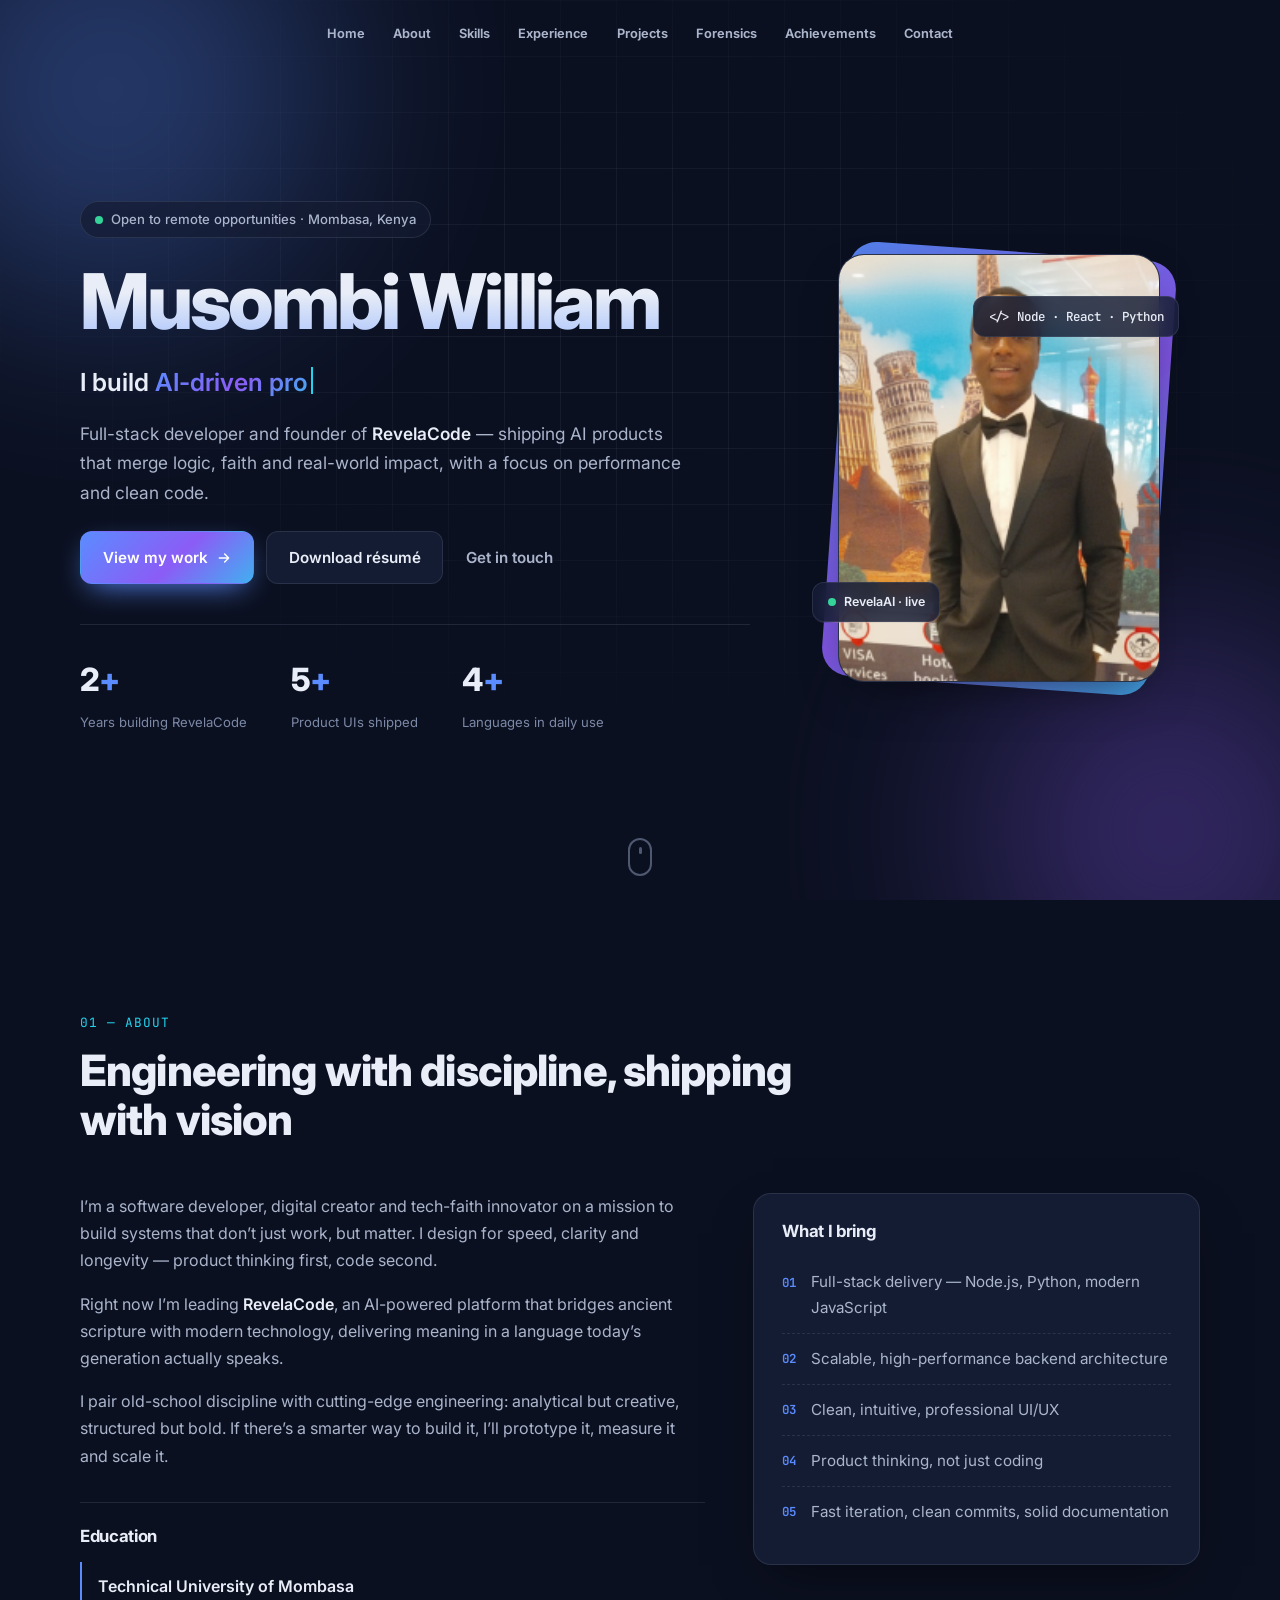
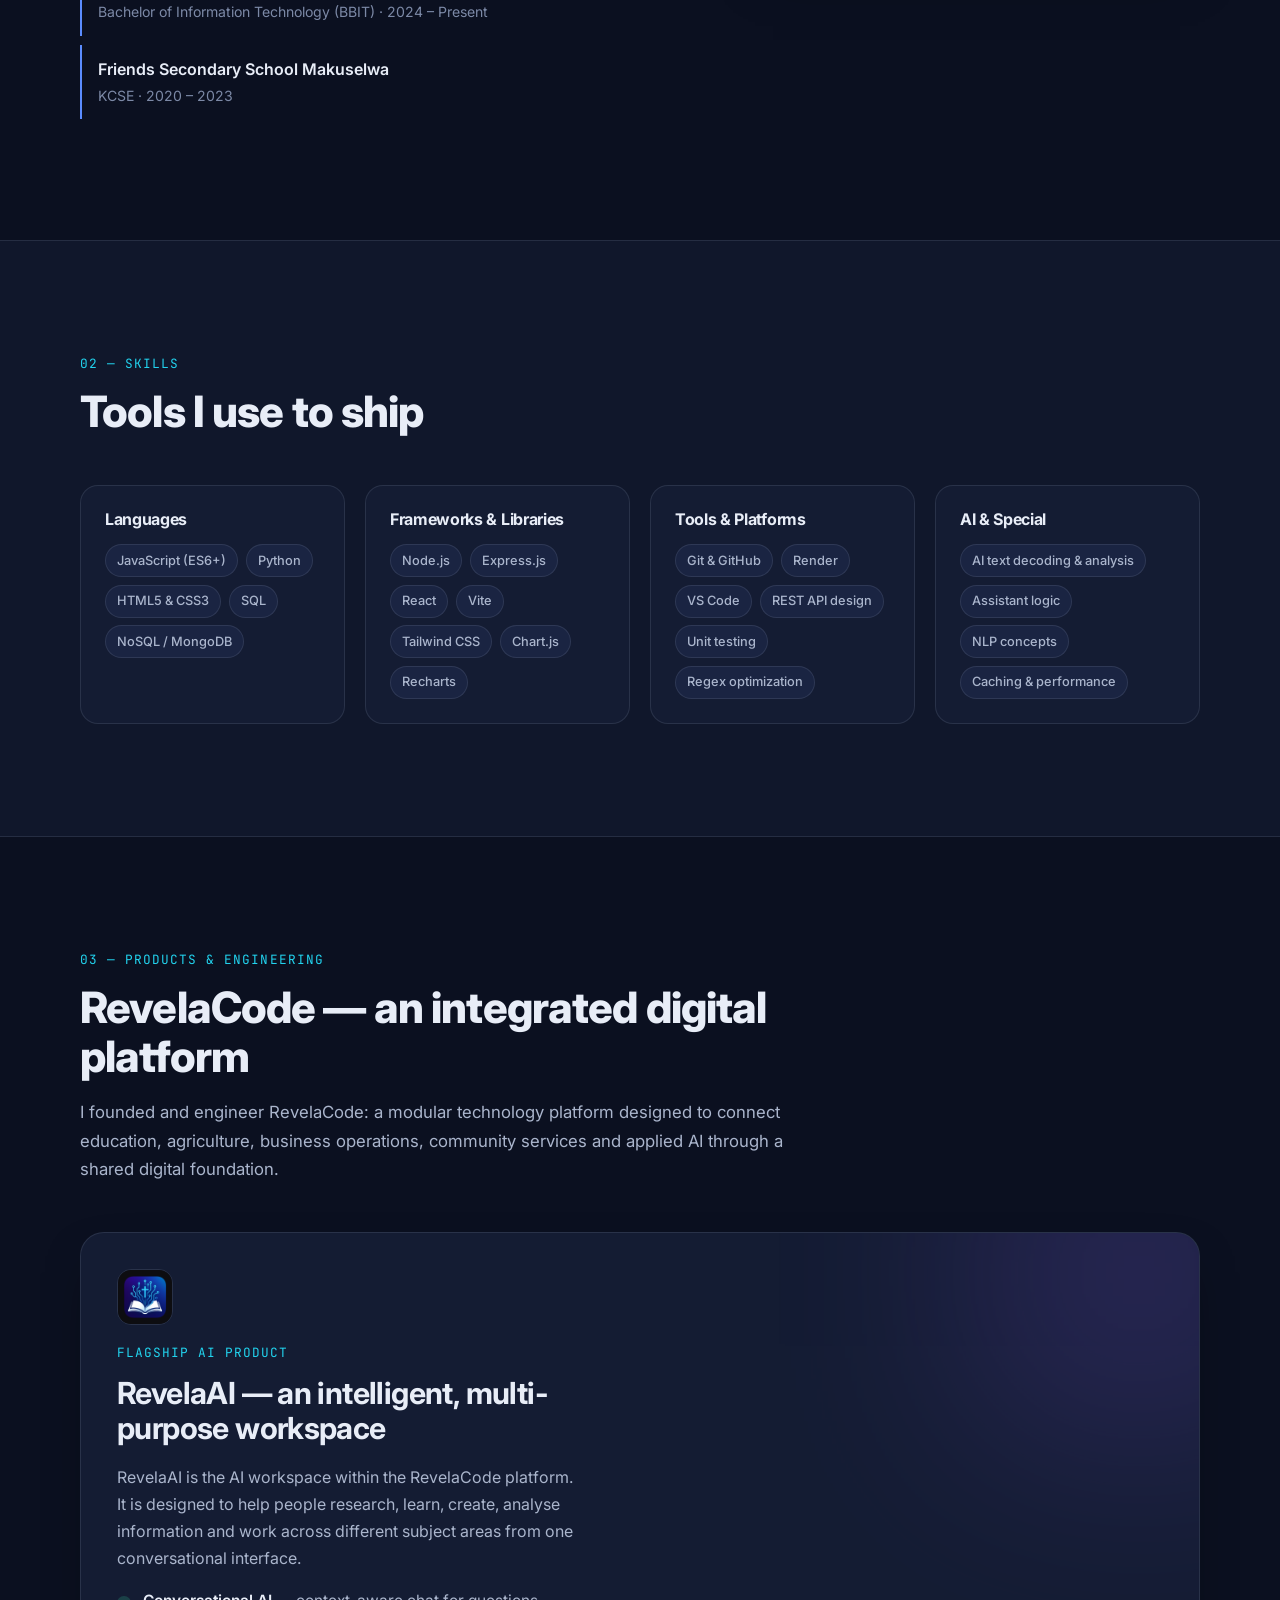
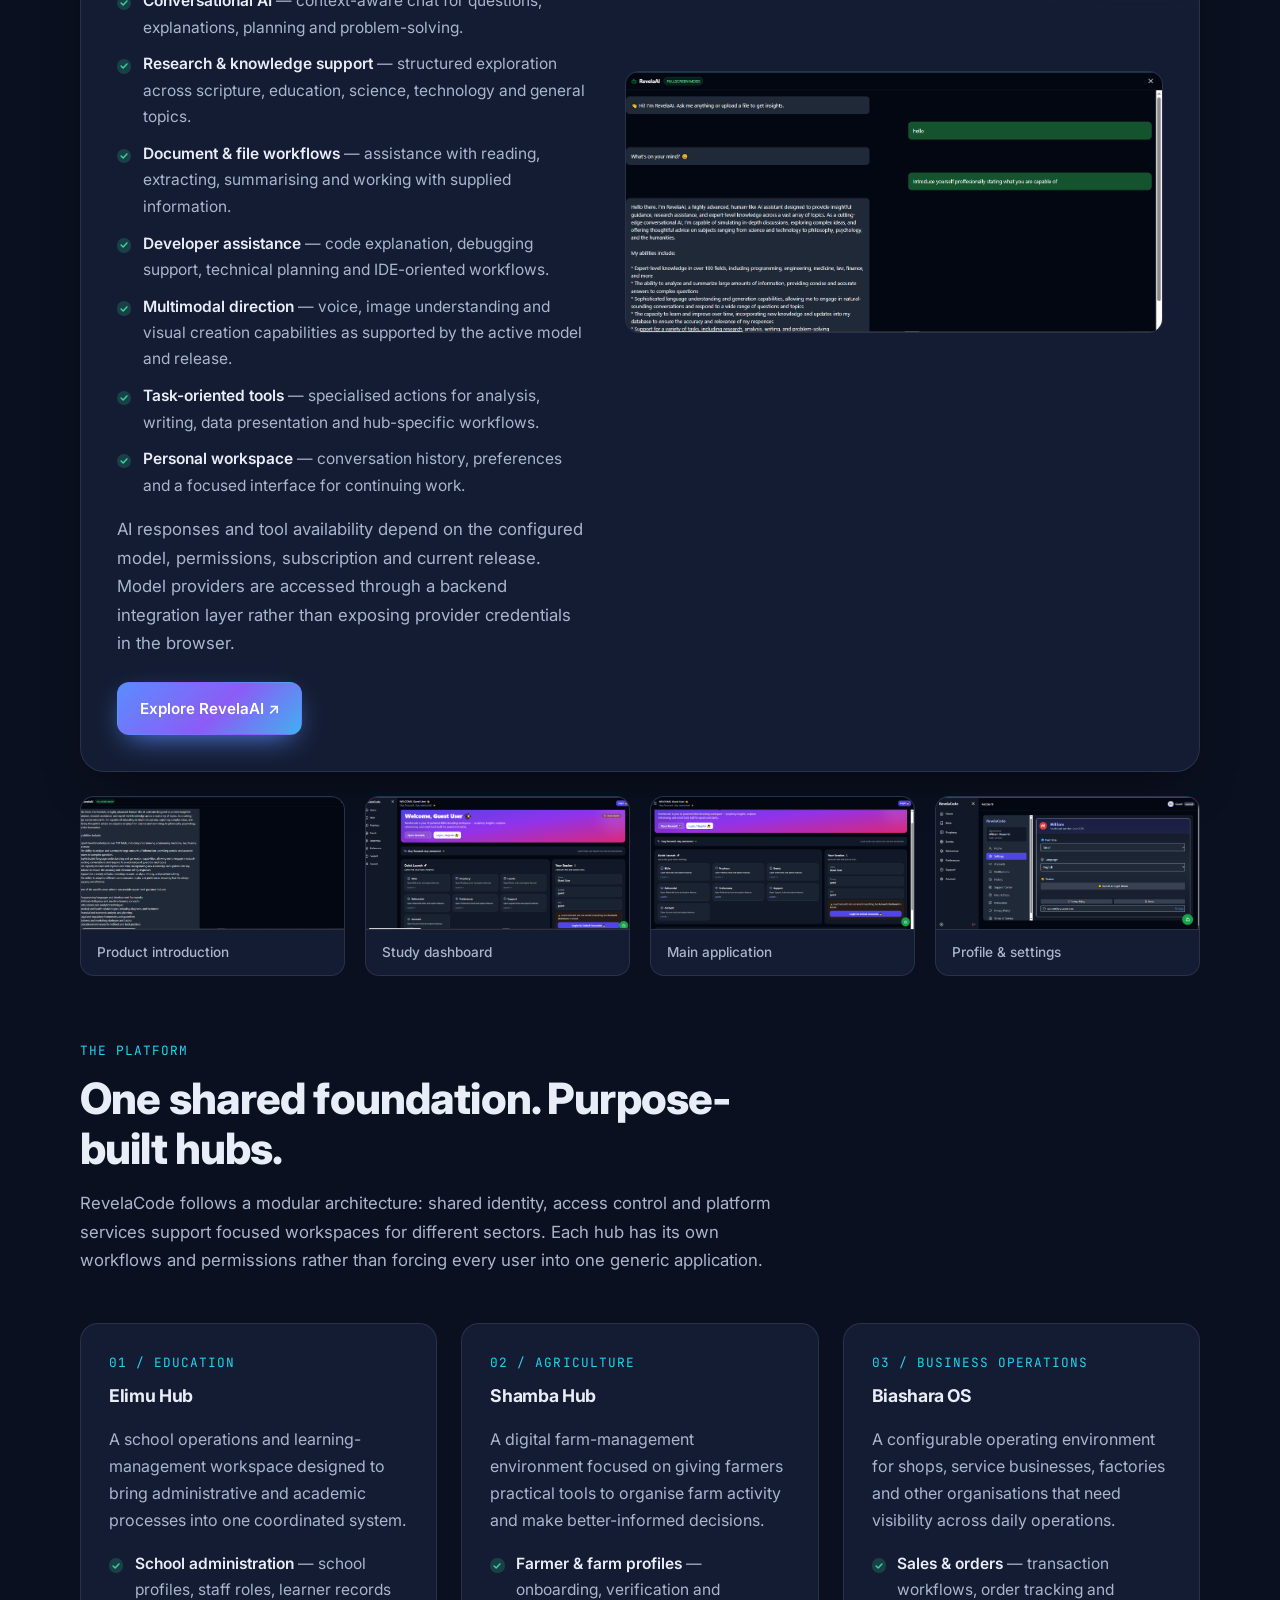
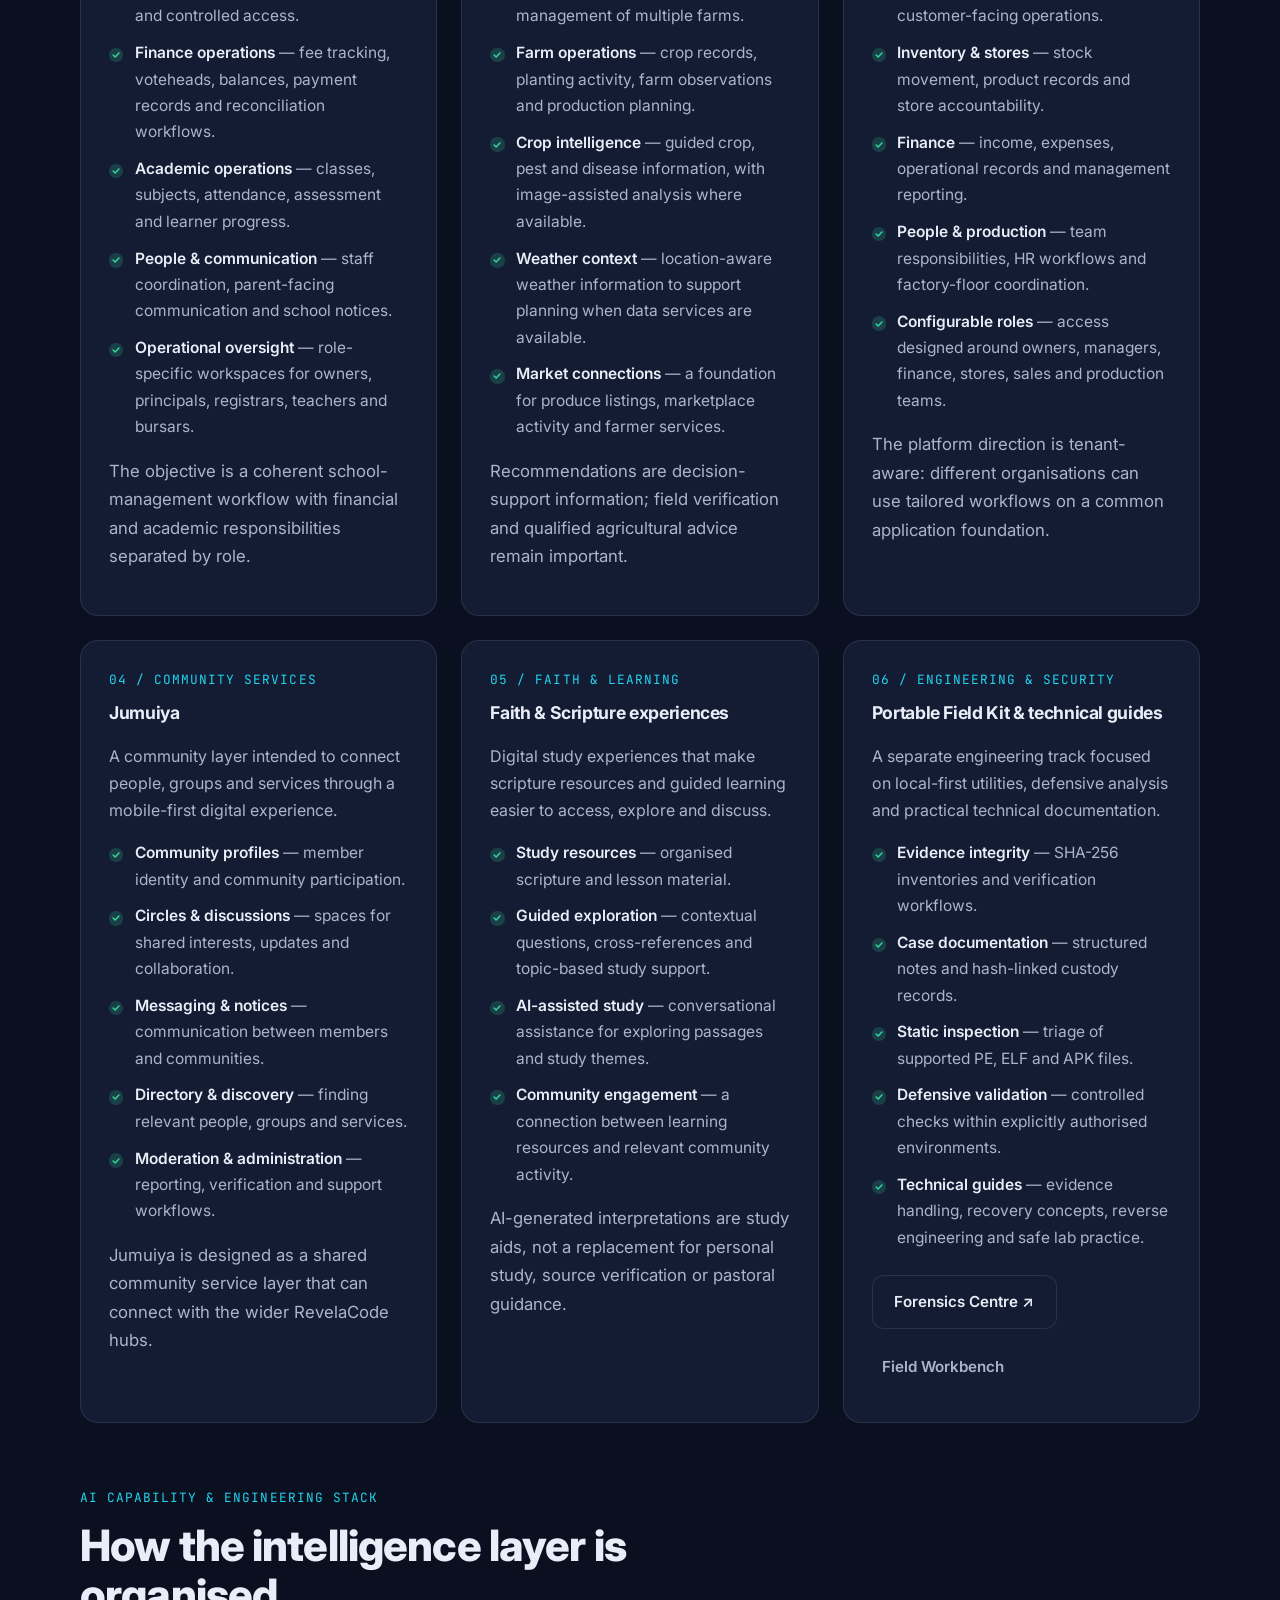
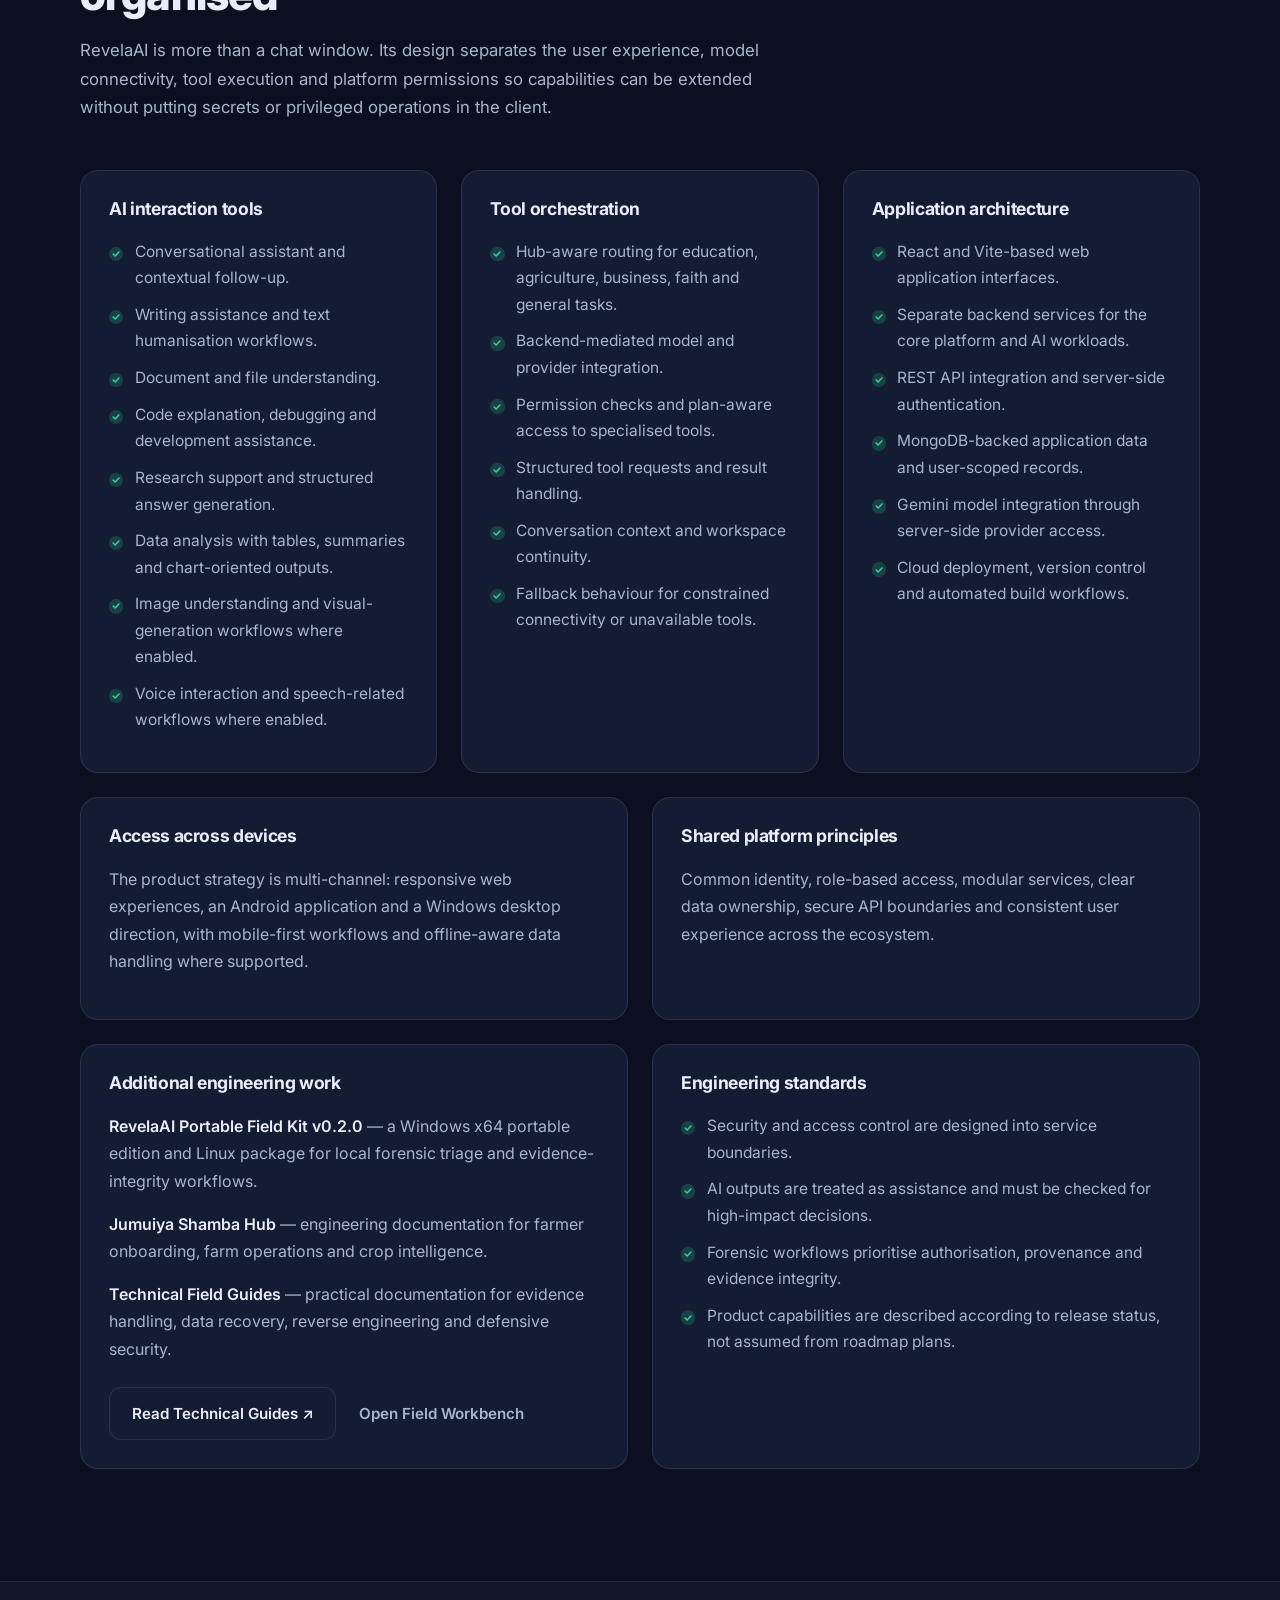
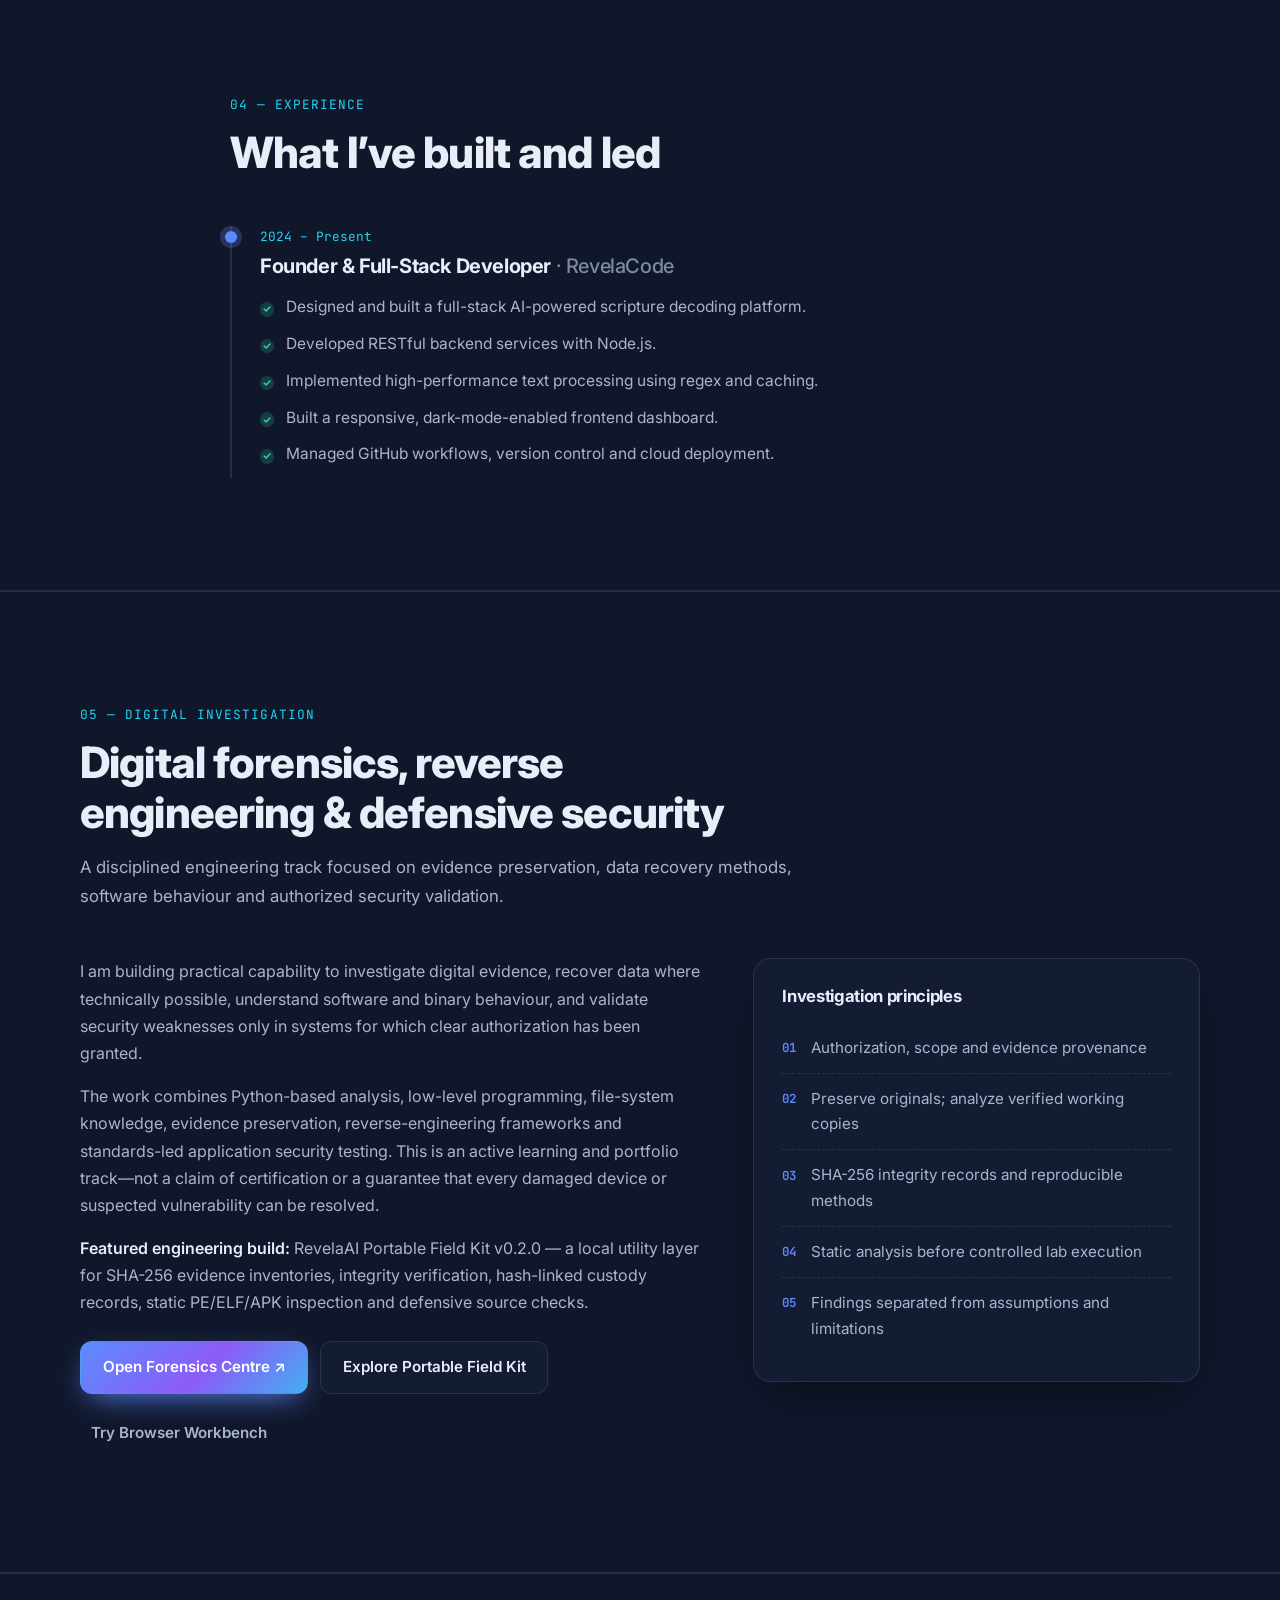
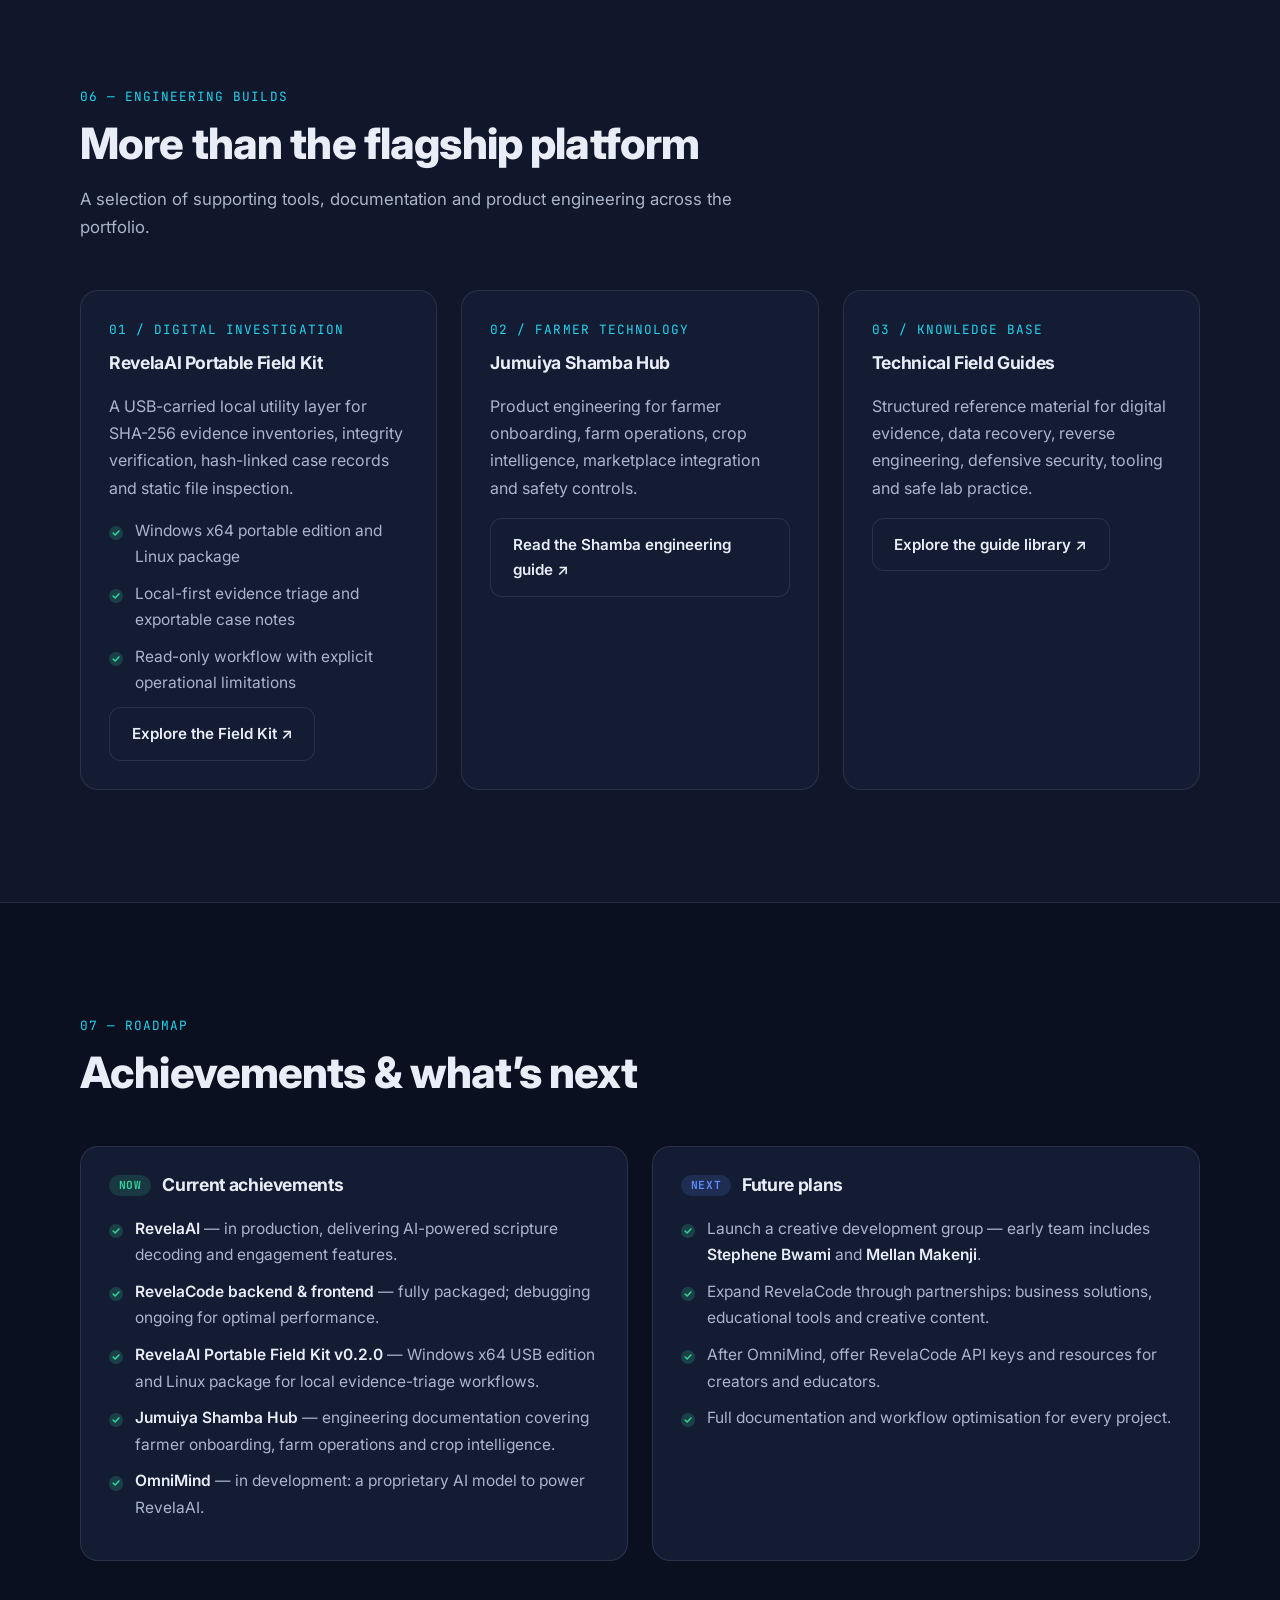
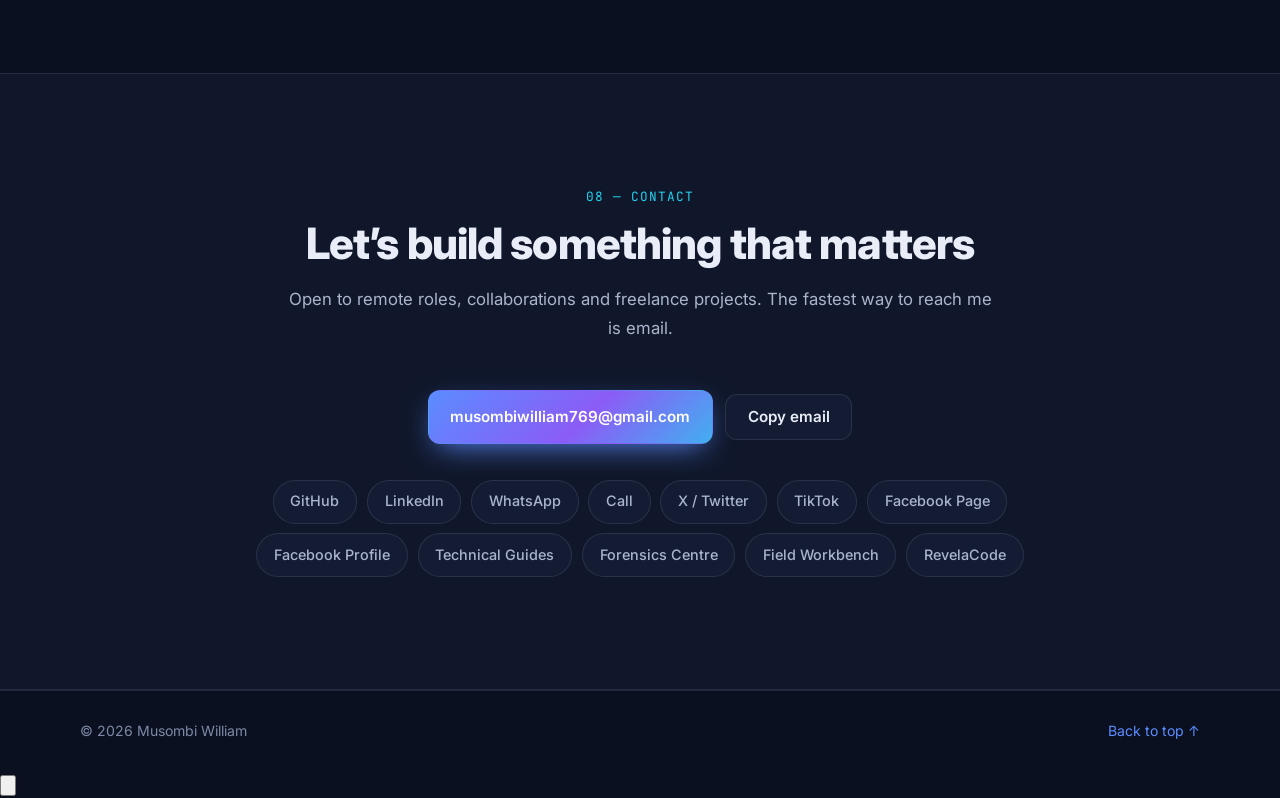
==== index.html @ 5ab2c19d "Update favicon link in index.html" ====
<!DOCTYPE html>
<html lang="en" data-theme="dark">
<head>
  <meta charset="UTF-8">
  <meta name="viewport" content="width=device-width, initial-scale=1">
  <title>Musombi William | Full-Stack Developer & AI Builder</title>
  <meta name="description" content="Musombi William — Full-Stack Developer, AI builder and founder of RevelaCode. Based in Mombasa, Kenya. Open to remote opportunities.">
  <meta name="google-site-verification" content="UTQPQ2OiiGuwqRS1SOVRckuflORobouWaLmen6zrvzg">
  <meta name="theme-color" content="#0b1020">
  <meta property="og:title" content="Musombi William | Full-Stack Developer & AI Builder">
  <meta property="og:description" content="Founder of RevelaCode. Building scalable full-stack apps and AI-driven products.">
  <link rel="canonical" href="https://musombi123.github.io/">
  <meta property="og:type" content="website">
  <meta property="og:url" content="https://musombi123.github.io/">
  <meta name="twitter:card" content="summary_large_image">
  <meta name="twitter:title" content="Musombi William | Full-Stack Developer, Digital Forensics &amp; Security Engineering">
  <meta name="twitter:description" content="Full-stack developer and founder of RevelaCode, building AI-enabled products, practical engineering tools and defensive security workflows.">
  <meta name="twitter:image" content="https://musombi123.github.io/musombiwilliam.github.io/revelaAIdashboard.PNG">
  <meta property="og:image" content="revelaAIdashboard.PNG">
  <link rel="icon" type="image/png" href="file_00000000d55881f49ab7edd9afa3696c.png">
  <link rel="preconnect" href="https://fonts.googleapis.com">
  <link rel="preconnect" href="https://fonts.gstatic.com" crossorigin>
  <link href="https://fonts.googleapis.com/css2?family=Inter:wght@400;500;600;700;800&family=JetBrains+Mono:wght@400;500&display=swap" rel="stylesheet">
  <link rel="stylesheet" href="stylesheet.css">
  <script>
    try { var t = localStorage.getItem('theme'); if (t) document.documentElement.dataset.theme = t;
      else if (matchMedia('(prefers-color-scheme: light)').matches) document.documentElement.dataset.theme = 'light'; } catch (e) {}
  </script>
  <script type="application/ld+json">
  {"@context":"https://schema.org","@type":"Person","name":"Musombi William","jobTitle":"Full-Stack Developer","url":"https://musombi123.github.io/musombiwilliam.github.io/","email":"mailto:musombiwilliam769@gmail.com","address":{"@type":"PostalAddress","addressLocality":"Mombasa","addressCountry":"KE"},"sameAs":["https://github.com/musombi123","https://www.linkedin.com/in/william-musombi-a2a064327","https://x.com/MusombiW2687"]}
  </script>
</head>
<body>
<a class="skip" href="#main">Skip to content</a>
<div class="progress" aria-hidden="true"></div>

<header class="topbar" aria-label="Portfolio navigation">
  <nav id="navlinks" aria-label="Main navigation">
    <a href="#home">Home</a><a href="#about">About</a><a href="#skills">Skills</a>
    <a href="#experience">Experience</a><a href="#projects">Projects</a>
    <a href="#forensics">Forensics</a><a href="#roadmap">Achievements</a><a href="#contact">Contact</a>
  </nav>
  <button class="icon-btn menu-btn" id="menuBtn" type="button" aria-label="Open navigation menu" aria-expanded="false" aria-controls="navlinks">
    <svg viewBox="0 0 24 24" width="20" height="20" fill="none" stroke="currentColor" stroke-width="2" stroke-linecap="round"><path d="M4 7h16M4 12h16M4 17h16"/></svg>
  </button>
</header>

<main id="main">
  <!-- HERO -->
  <section class="hero" id="home">
    <div class="glow g1" aria-hidden="true"></div><div class="glow g2" aria-hidden="true"></div>
    <div class="wrap hero-grid">
      <div class="hero-copy reveal">
        <p class="eyebrow"><span class="dot"></span> Open to remote opportunities · Mombasa, Kenya</p>
        <h1>Musombi William</h1>
        <p class="role">I build <span id="typed" class="typed" data-words='["scalable full-stack apps","AI-driven products","clean, fast interfaces","systems that last"]'>scalable full-stack apps</span><span class="caret" aria-hidden="true"></span></p>
        <p class="lead">Full-stack developer and founder of <strong>RevelaCode</strong> — shipping AI products that merge logic, faith and real-world impact, with a focus on performance and clean code.</p>
        <div class="cta">
          <a class="btn primary" href="#projects">View my work <svg viewBox="0 0 24 24" width="16" height="16" fill="none" stroke="currentColor" stroke-width="2.2" stroke-linecap="round" stroke-linejoin="round"><path d="M5 12h14M13 6l6 6-6 6"/></svg></a>
          <a class="btn ghost" href="resume.pdf" download>Download résumé</a>
          <a class="btn text" href="#contact">Get in touch</a>
        </div>
        <ul class="stats" aria-label="Highlights">
          <li><strong data-count="2">0</strong><span>Years building RevelaCode</span></li>
          <li><strong data-count="5">0</strong><span>Product UIs shipped</span></li>
          <li><strong data-count="4">0</strong><span>Languages in daily use</span></li>
        </ul>
      </div>
      <div class="hero-visual reveal">
        <div class="portrait">
          <img src="profile.PNG" width="406" height="598" alt="Portrait of Musombi William" fetchpriority="high">
          <div class="chip c1"><span class="dot"></span> RevelaAI · live</div>
          <div class="chip c2">&lt;/&gt; Node · React · Python</div>
        </div>
      </div>
    </div>
    <a class="scroll-cue" href="#about" aria-label="Scroll to About"><span></span></a>
  </section>

  <!-- ABOUT -->
  <section id="about" class="block">
    <div class="wrap">
      <header class="sec-head reveal"><p class="kicker">01 — About</p><h2>Engineering with discipline, shipping with vision</h2></header>
      <div class="about-grid">
        <div class="reveal">
          <p>I’m a software developer, digital creator and tech-faith innovator on a mission to build systems that don’t just work, but matter. I design for speed, clarity and longevity — product thinking first, code second.</p>
          <p>Right now I’m leading <strong>RevelaCode</strong>, an AI-powered platform that bridges ancient scripture with modern technology, delivering meaning in a language today’s generation actually speaks.</p>
          <p>I pair old-school discipline with cutting-edge engineering: analytical but creative, structured but bold. If there’s a smarter way to build it, I’ll prototype it, measure it and scale it.</p>
          <div class="edu">
            <h3>Education</h3>
            <ul>
              <li><strong>Technical University of Mombasa</strong><span>Bachelor of Information Technology (BBIT) · 2024 – Present</span></li>
              <li><strong>Friends Secondary School Makuselwa</strong><span>KCSE · 2020 – 2023</span></li>
            </ul>
          </div>
        </div>
        <aside class="strengths reveal" aria-label="What I bring">
          <h3>What I bring</h3>
          <ul>
            <li><b>01</b> Full-stack delivery — Node.js, Python, modern JavaScript</li>
            <li><b>02</b> Scalable, high-performance backend architecture</li>
            <li><b>03</b> Clean, intuitive, professional UI/UX</li>
            <li><b>04</b> Product thinking, not just coding</li>
            <li><b>05</b> Fast iteration, clean commits, solid documentation</li>
          </ul>
        </aside>
      </div>
    </div>
  </section>

  <!-- SKILLS -->
  <section id="skills" class="block alt">
    <div class="wrap">
      <header class="sec-head reveal"><p class="kicker">02 — Skills</p><h2>Tools I use to ship</h2></header>
      <div class="skill-grid">
        <article class="skill reveal"><h3>Languages</h3><ul class="tags"><li>JavaScript (ES6+)</li><li>Python</li><li>HTML5 &amp; CSS3</li><li>SQL</li><li>NoSQL / MongoDB</li></ul></article>
        <article class="skill reveal"><h3>Frameworks &amp; Libraries</h3><ul class="tags"><li>Node.js</li><li>Express.js</li><li>React</li><li>Vite</li><li>Tailwind CSS</li><li>Chart.js</li><li>Recharts</li></ul></article>
        <article class="skill reveal"><h3>Tools &amp; Platforms</h3><ul class="tags"><li>Git &amp; GitHub</li><li>Render</li><li>VS Code</li><li>REST API design</li><li>Unit testing</li><li>Regex optimization</li></ul></article>
        <article class="skill reveal"><h3>AI &amp; Special</h3><ul class="tags"><li>AI text decoding &amp; analysis</li><li>Assistant logic</li><li>NLP concepts</li><li>Caching &amp; performance</li></ul></article>
      </div>
    </div>
  </section>

  <!-- PROJECTS -->
  <section id="projects" class="block">
    <div class="wrap">
      <header class="sec-head reveal">
        <p class="kicker">03 — PRODUCTS &amp; ENGINEERING</p>
        <h2>RevelaCode — an integrated digital platform</h2>
        <p class="sub">I founded and engineer RevelaCode: a modular technology platform designed to connect education, agriculture, business operations, community services and applied AI through a shared digital foundation.</p>
      </header>

      <div class="feature reveal">
        <div class="feature-copy">
          <img class="logo" src="revela-icon.png" width="64" height="64" alt="RevelaAI logo" loading="lazy">
          <p class="kicker">FLAGSHIP AI PRODUCT</p>
          <h3>RevelaAI — an intelligent, multi-purpose workspace</h3>
          <p>RevelaAI is the AI workspace within the RevelaCode platform. It is designed to help people research, learn, create, analyse information and work across different subject areas from one conversational interface.</p>
          <ul class="ticks">
            <li><b>Conversational AI</b> — context-aware chat for questions, explanations, planning and problem-solving.</li>
            <li><b>Research &amp; knowledge support</b> — structured exploration across scripture, education, science, technology and general topics.</li>
            <li><b>Document &amp; file workflows</b> — assistance with reading, extracting, summarising and working with supplied information.</li>
            <li><b>Developer assistance</b> — code explanation, debugging support, technical planning and IDE-oriented workflows.</li>
            <li><b>Multimodal direction</b> — voice, image understanding and visual creation capabilities as supported by the active model and release.</li>
            <li><b>Task-oriented tools</b> — specialised actions for analysis, writing, data presentation and hub-specific workflows.</li>
            <li><b>Personal workspace</b> — conversation history, preferences and a focused interface for continuing work.</li>
          </ul>
          <p class="sub">AI responses and tool availability depend on the configured model, permissions, subscription and current release. Model providers are accessed through a backend integration layer rather than exposing provider credentials in the browser.</p>
          <div class="cta"><a class="btn primary" href="https://revelacode-frontend.onrender.com/">Explore RevelaAI ↗</a></div>
        </div>
        <button class="shot big" type="button" data-full="revelaAIdashboard.PNG" data-cap="RevelaAI application workspace" aria-label="Enlarge: RevelaAI application workspace">
          <img src="revelaAIdashboard.PNG" width="1200" height="581" alt="RevelaAI application workspace" loading="lazy">
        </button>
      </div>

      <div class="gallery">
        <button class="shot reveal" type="button" data-full="aiintro.PNG" data-cap="RevelaAI landing interface"><img src="aiintro.PNG" width="1200" height="579" alt="RevelaAI landing interface" loading="lazy"><span>Product introduction</span></button>
        <button class="shot reveal" type="button" data-full="dashboard.PNG" data-cap="Scripture study and prophecy dashboard"><img src="dashboard.PNG" width="1200" height="582" alt="Scripture study and prophecy dashboard" loading="lazy"><span>Study dashboard</span></button>
        <button class="shot reveal" type="button" data-full="revelacode-frontend.PNG" data-cap="RevelaCode main application"><img src="revelacode-frontend.PNG" width="1200" height="598" alt="RevelaCode main application" loading="lazy"><span>Main application</span></button>
        <button class="shot reveal" type="button" data-full="settings.PNG" data-cap="Account profile and settings"><img src="settings.PNG" width="1200" height="605" alt="Account profile and settings" loading="lazy"><span>Profile &amp; settings</span></button>
      </div>

      <header class="sec-head reveal" style="margin-top:4rem">
        <p class="kicker">THE PLATFORM</p>
        <h2>One shared foundation. Purpose-built hubs.</h2>
        <p class="sub">RevelaCode follows a modular architecture: shared identity, access control and platform services support focused workspaces for different sectors. Each hub has its own workflows and permissions rather than forcing every user into one generic application.</p>
      </header>

      <div class="road-grid">
        <article class="panel reveal">
          <p class="kicker">01 / EDUCATION</p>
          <h3>Elimu Hub</h3>
          <p>A school operations and learning-management workspace designed to bring administrative and academic processes into one coordinated system.</p>
          <ul class="ticks">
            <li><b>School administration</b> — school profiles, staff roles, learner records and controlled access.</li>
            <li><b>Finance operations</b> — fee tracking, voteheads, balances, payment records and reconciliation workflows.</li>
            <li><b>Academic operations</b> — classes, subjects, attendance, assessment and learner progress.</li>
            <li><b>People &amp; communication</b> — staff coordination, parent-facing communication and school notices.</li>
            <li><b>Operational oversight</b> — role-specific workspaces for owners, principals, registrars, teachers and bursars.</li>
          </ul>
          <p class="sub">The objective is a coherent school-management workflow with financial and academic responsibilities separated by role.</p>
        </article>

        <article class="panel reveal">
          <p class="kicker">02 / AGRICULTURE</p>
          <h3>Shamba Hub</h3>
          <p>A digital farm-management environment focused on giving farmers practical tools to organise farm activity and make better-informed decisions.</p>
          <ul class="ticks">
            <li><b>Farmer &amp; farm profiles</b> — onboarding, verification and management of multiple farms.</li>
            <li><b>Farm operations</b> — crop records, planting activity, farm observations and production planning.</li>
            <li><b>Crop intelligence</b> — guided crop, pest and disease information, with image-assisted analysis where available.</li>
            <li><b>Weather context</b> — location-aware weather information to support planning when data services are available.</li>
            <li><b>Market connections</b> — a foundation for produce listings, marketplace activity and farmer services.</li>
          </ul>
          <p class="sub">Recommendations are decision-support information; field verification and qualified agricultural advice remain important.</p>
        </article>

        <article class="panel reveal">
          <p class="kicker">03 / BUSINESS OPERATIONS</p>
          <h3>Biashara OS</h3>
          <p>A configurable operating environment for shops, service businesses, factories and other organisations that need visibility across daily operations.</p>
          <ul class="ticks">
            <li><b>Sales &amp; orders</b> — transaction workflows, order tracking and customer-facing operations.</li>
            <li><b>Inventory &amp; stores</b> — stock movement, product records and store accountability.</li>
            <li><b>Finance</b> — income, expenses, operational records and management reporting.</li>
            <li><b>People &amp; production</b> — team responsibilities, HR workflows and factory-floor coordination.</li>
            <li><b>Configurable roles</b> — access designed around owners, managers, finance, stores, sales and production teams.</li>
          </ul>
          <p class="sub">The platform direction is tenant-aware: different organisations can use tailored workflows on a common application foundation.</p>
        </article>

        <article class="panel reveal">
          <p class="kicker">04 / COMMUNITY SERVICES</p>
          <h3>Jumuiya</h3>
          <p>A community layer intended to connect people, groups and services through a mobile-first digital experience.</p>
          <ul class="ticks">
            <li><b>Community profiles</b> — member identity and community participation.</li>
            <li><b>Circles &amp; discussions</b> — spaces for shared interests, updates and collaboration.</li>
            <li><b>Messaging &amp; notices</b> — communication between members and communities.</li>
            <li><b>Directory &amp; discovery</b> — finding relevant people, groups and services.</li>
            <li><b>Moderation &amp; administration</b> — reporting, verification and support workflows.</li>
          </ul>
          <p class="sub">Jumuiya is designed as a shared community service layer that can connect with the wider RevelaCode hubs.</p>
        </article>

        <article class="panel reveal">
          <p class="kicker">05 / FAITH &amp; LEARNING</p>
          <h3>Faith &amp; Scripture experiences</h3>
          <p>Digital study experiences that make scripture resources and guided learning easier to access, explore and discuss.</p>
          <ul class="ticks">
            <li><b>Study resources</b> — organised scripture and lesson material.</li>
            <li><b>Guided exploration</b> — contextual questions, cross-references and topic-based study support.</li>
            <li><b>AI-assisted study</b> — conversational assistance for exploring passages and study themes.</li>
            <li><b>Community engagement</b> — a connection between learning resources and relevant community activity.</li>
          </ul>
          <p class="sub">AI-generated interpretations are study aids, not a replacement for personal study, source verification or pastoral guidance.</p>
        </article>

        <article class="panel reveal">
          <p class="kicker">06 / ENGINEERING &amp; SECURITY</p>
          <h3>Portable Field Kit &amp; technical guides</h3>
          <p>A separate engineering track focused on local-first utilities, defensive analysis and practical technical documentation.</p>
          <ul class="ticks">
            <li><b>Evidence integrity</b> — SHA-256 inventories and verification workflows.</li>
            <li><b>Case documentation</b> — structured notes and hash-linked custody records.</li>
            <li><b>Static inspection</b> — triage of supported PE, ELF and APK files.</li>
            <li><b>Defensive validation</b> — controlled checks within explicitly authorised environments.</li>
            <li><b>Technical guides</b> — evidence handling, recovery concepts, reverse engineering and safe lab practice.</li>
          </ul>
          <div class="cta">
            <a class="btn ghost" href="forensics.html">Forensics Centre ↗</a>
            <a class="btn text" href="fieldkit.html">Field Workbench</a>
          </div>
        </article>
      </div>

      <header class="sec-head reveal" style="margin-top:4rem">
        <p class="kicker">AI CAPABILITY &amp; ENGINEERING STACK</p>
        <h2>How the intelligence layer is organised</h2>
        <p class="sub">RevelaAI is more than a chat window. Its design separates the user experience, model connectivity, tool execution and platform permissions so capabilities can be extended without putting secrets or privileged operations in the client.</p>
      </header>

      <div class="road-grid">
        <article class="panel reveal">
          <h3>AI interaction tools</h3>
          <ul class="ticks">
            <li>Conversational assistant and contextual follow-up.</li>
            <li>Writing assistance and text humanisation workflows.</li>
            <li>Document and file understanding.</li>
            <li>Code explanation, debugging and development assistance.</li>
            <li>Research support and structured answer generation.</li>
            <li>Data analysis with tables, summaries and chart-oriented outputs.</li>
            <li>Image understanding and visual-generation workflows where enabled.</li>
            <li>Voice interaction and speech-related workflows where enabled.</li>
          </ul>
        </article>
        <article class="panel reveal">
          <h3>Tool orchestration</h3>
          <ul class="ticks">
            <li>Hub-aware routing for education, agriculture, business, faith and general tasks.</li>
            <li>Backend-mediated model and provider integration.</li>
            <li>Permission checks and plan-aware access to specialised tools.</li>
            <li>Structured tool requests and result handling.</li>
            <li>Conversation context and workspace continuity.</li>
            <li>Fallback behaviour for constrained connectivity or unavailable tools.</li>
          </ul>
        </article>
        <article class="panel reveal">
          <h3>Application architecture</h3>
          <ul class="ticks">
            <li>React and Vite-based web application interfaces.</li>
            <li>Separate backend services for the core platform and AI workloads.</li>
            <li>REST API integration and server-side authentication.</li>
            <li>MongoDB-backed application data and user-scoped records.</li>
            <li>Gemini model integration through server-side provider access.</li>
            <li>Cloud deployment, version control and automated build workflows.</li>
          </ul>
        </article>
      </div>

      <div class="road-grid" style="margin-top:1.5rem">
        <article class="panel reveal">
          <h3>Access across devices</h3>
          <p>The product strategy is multi-channel: responsive web experiences, an Android application and a Windows desktop direction, with mobile-first workflows and offline-aware data handling where supported.</p>
        </article>
        <article class="panel reveal">
          <h3>Shared platform principles</h3>
          <p>Common identity, role-based access, modular services, clear data ownership, secure API boundaries and consistent user experience across the ecosystem.</p>
        </article>
      </div>

      <div class="road-grid" style="margin-top:1.5rem">
        <article class="panel reveal">
          <h3>Additional engineering work</h3>
          <p><b>RevelaAI Portable Field Kit v0.2.0</b> — a Windows x64 portable edition and Linux package for local forensic triage and evidence-integrity workflows.</p>
          <p><b>Jumuiya Shamba Hub</b> — engineering documentation for farmer onboarding, farm operations and crop intelligence.</p>
          <p><b>Technical Field Guides</b> — practical documentation for evidence handling, data recovery, reverse engineering and defensive security.</p>
          <div class="cta">
            <a class="btn ghost" href="guides.html">Read Technical Guides ↗</a>
            <a class="btn text" href="fieldkit.html">Open Field Workbench</a>
          </div>
        </article>
        <article class="panel reveal">
          <h3>Engineering standards</h3>
          <ul class="ticks">
            <li>Security and access control are designed into service boundaries.</li>
            <li>AI outputs are treated as assistance and must be checked for high-impact decisions.</li>
            <li>Forensic workflows prioritise authorisation, provenance and evidence integrity.</li>
            <li>Product capabilities are described according to release status, not assumed from roadmap plans.</li>
          </ul>
        </article>
      </div>
    </div>
  </section>

  <!-- EXPERIENCE -->
  <section id="experience" class="block alt">
    <div class="wrap narrow">
      <header class="sec-head reveal"><p class="kicker">04 — Experience</p><h2>What I’ve built and led</h2></header>
      <div class="timeline reveal">
        <div class="t-item">
          <div class="t-meta">2024 – Present</div>
          <div class="t-body">
            <h3>Founder &amp; Full-Stack Developer <span>· RevelaCode</span></h3>
            <ul class="ticks">
              <li>Designed and built a full-stack AI-powered scripture decoding platform.</li>
              <li>Developed RESTful backend services with Node.js.</li>
              <li>Implemented high-performance text processing using regex and caching.</li>
              <li>Built a responsive, dark-mode-enabled frontend dashboard.</li>
              <li>Managed GitHub workflows, version control and cloud deployment.</li>
            </ul>
          </div>
        </div>
      </div>
    </div>
  </section>

  <!-- DIGITAL FORENSICS & DEFENSIVE SECURITY -->
  <section id="forensics" class="block alt">
    <div class="wrap">
      <header class="sec-head reveal">
        <p class="kicker">05 — DIGITAL INVESTIGATION</p>
        <h2>Digital forensics, reverse engineering &amp; defensive security</h2>
        <p class="sub">A disciplined engineering track focused on evidence preservation, data recovery methods, software behaviour and authorized security validation.</p>
      </header>
      <div class="about-grid">
        <article class="feature-copy reveal">
          <p>I am building practical capability to investigate digital evidence, recover data where technically possible, understand software and binary behaviour, and validate security weaknesses only in systems for which clear authorization has been granted.</p>
          <p>The work combines Python-based analysis, low-level programming, file-system knowledge, evidence preservation, reverse-engineering frameworks and standards-led application security testing. This is an active learning and portfolio track—not a claim of certification or a guarantee that every damaged device or suspected vulnerability can be resolved.</p>
          <p><strong>Featured engineering build:</strong> RevelaAI Portable Field Kit v0.2.0 — a local utility layer for SHA-256 evidence inventories, integrity verification, hash-linked custody records, static PE/ELF/APK inspection and defensive source checks.</p>
          <div class="cta">
            <a class="btn primary" href="forensics.html">Open Forensics Centre ↗</a>
            <a class="btn ghost" href="forensics.html#portable">Explore Portable Field Kit</a>
            <a class="btn text" href="fieldkit.html">Try Browser Workbench</a>
          </div>
        </article>
        <aside class="strengths reveal">
          <h3>Investigation principles</h3>
          <ul>
            <li><b>01</b> Authorization, scope and evidence provenance</li>
            <li><b>02</b> Preserve originals; analyze verified working copies</li>
            <li><b>03</b> SHA-256 integrity records and reproducible methods</li>
            <li><b>04</b> Static analysis before controlled lab execution</li>
            <li><b>05</b> Findings separated from assumptions and limitations</li>
          </ul>
        </aside>
      </div>
    </div>
  </section>

  <!-- SUPPORTING PROJECTS -->
  <section id="engineering-projects" class="block alt">
    <div class="wrap">
      <header class="sec-head reveal"><p class="kicker">06 — ENGINEERING BUILDS</p><h2>More than the flagship platform</h2>
        <p class="sub">A selection of supporting tools, documentation and product engineering across the portfolio.</p></header>
      <div class="road-grid">
        <article class="panel reveal">
          <p class="kicker">01 / DIGITAL INVESTIGATION</p>
          <h3>RevelaAI Portable Field Kit</h3>
          <p>A USB-carried local utility layer for SHA-256 evidence inventories, integrity verification, hash-linked case records and static file inspection.</p>
          <ul class="ticks"><li>Windows x64 portable edition and Linux package</li><li>Local-first evidence triage and exportable case notes</li><li>Read-only workflow with explicit operational limitations</li></ul>
          <a class="btn ghost" href="forensics.html#portable">Explore the Field Kit ↗</a>
        </article>
        <article class="panel reveal">
          <p class="kicker">02 / FARMER TECHNOLOGY</p>
          <h3>Jumuiya Shamba Hub</h3>
          <p>Product engineering for farmer onboarding, farm operations, crop intelligence, marketplace integration and safety controls.</p>
          <a class="btn ghost" href="guides.html#shamba">Read the Shamba engineering guide ↗</a>
        </article>
        <article class="panel reveal">
          <p class="kicker">03 / KNOWLEDGE BASE</p>
          <h3>Technical Field Guides</h3>
          <p>Structured reference material for digital evidence, data recovery, reverse engineering, defensive security, tooling and safe lab practice.</p>
          <a class="btn ghost" href="guides.html">Explore the guide library ↗</a>
        </article>
      </div>
    </div>
  </section>

  <!-- ROADMAP -->
  <section id="roadmap" class="block">
    <div class="wrap">
      <header class="sec-head reveal"><p class="kicker">07 — Roadmap</p><h2>Achievements &amp; what’s next</h2></header>
      <div class="road-grid">
        <article class="panel reveal"><h3><span class="pill live">Now</span> Current achievements</h3>
          <ul class="ticks">
            <li><b>RevelaAI</b> — in production, delivering AI-powered scripture decoding and engagement features.</li>
            <li><b>RevelaCode backend &amp; frontend</b> — fully packaged; debugging ongoing for optimal performance.</li>
            <li><b>RevelaAI Portable Field Kit v0.2.0</b> — Windows x64 USB edition and Linux package for local evidence-triage workflows.</li>
            <li><b>Jumuiya Shamba Hub</b> — engineering documentation covering farmer onboarding, farm operations and crop intelligence.</li>
            <li><b>OmniMind</b> — in development: a proprietary AI model to power RevelaAI.</li>
          </ul></article>
        <article class="panel reveal"><h3><span class="pill next">Next</span> Future plans</h3>
          <ul class="ticks">
            <li>Launch a creative development group — early team includes <b>Stephene Bwami</b> and <b>Mellan Makenji</b>.</li>
            <li>Expand RevelaCode through partnerships: business solutions, educational tools and creative content.</li>
            <li>After OmniMind, offer RevelaCode API keys and resources for creators and educators.</li>
            <li>Full documentation and workflow optimisation for every project.</li>
          </ul></article>
      </div>
    </div>
  </section>

  <!-- CONTACT -->
  <section id="contact" class="block alt">
    <div class="wrap narrow center">
      <header class="sec-head reveal"><p class="kicker">08 — Contact</p><h2>Let’s build something that matters</h2>
        <p class="sub">Open to remote roles, collaborations and freelance projects. The fastest way to reach me is email.</p></header>
      <div class="cta center reveal">
        <a class="btn primary" href="mailto:musombiwilliam769@gmail.com">musombiwilliam769@gmail.com</a>
        <button class="btn ghost" id="copyMail" type="button">Copy email</button>
      </div>
      <ul class="socials reveal">
        <li><a href="https://github.com/musombi123">GitHub</a></li>
        <li><a href="https://www.linkedin.com/in/william-musombi-a2a064327">LinkedIn</a></li>
        <li><a href="https://wa.me/254734867879">WhatsApp</a></li>
        <li><a href="tel:+254742466828">Call</a></li>
        <li><a href="https://x.com/MusombiW2687">X / Twitter</a></li>
        <li><a href="https://www.tiktok.com/@thunder.master">TikTok</a></li>
        <li><a href="https://www.facebook.com/revelai12">Facebook Page</a></li>
        <li><a href="https://www.facebook.com/profile.php?id=100076826299024">Facebook Profile</a></li>
        <li><a href="guides.html">Technical Guides</a></li>
        <li><a href="forensics.html">Forensics Centre</a></li>
        <li><a href="fieldkit.html">Field Workbench</a></li>
        <li><a href="https://revelacode-frontend.onrender.com/">RevelaCode</a></li>
      </ul>
    </div>
  </section>
</main>

<footer class="foot"><div class="wrap"><span>© <span id="yr">2026</span> Musombi William</span><a href="#home">Back to top ↑</a></div></footer>

<dialog id="lightbox" aria-label="Image preview"><button type="button" class="lb-close" aria-label="Close preview">✕</button><img alt=""><p></p></dialog>
<div class="toast" id="toast" role="status" aria-live="polite"></div>
<script src="site.js" defer></script>
<script src="main.js" defer></script>
</body>
</html>
---- stylesheet.css ----
/* ============ TOKENS ============ */
:root{
  --bg:#0b1020; --bg-2:#10172b; --surface:#141c33; --surface-2:#1a2442;
  --line:rgba(148,163,184,.16); --text:#e8edf7; --text-2:#aab5cc; --muted:#7c89a6;
  --accent:#5b8cff; --accent-2:#8b5cf6; --accent-3:#22d3ee; --ok:#34d399;
  --grad:linear-gradient(135deg,#5b8cff 0%,#8b5cf6 55%,#22d3ee 120%);
  --shadow:0 20px 50px -20px rgba(0,0,0,.6);
  --r:18px; --nav-h:68px;
  --font:'Inter',system-ui,-apple-system,'Segoe UI',Roboto,sans-serif;
  --mono:'JetBrains Mono',ui-monospace,SFMono-Regular,Menlo,monospace;
  color-scheme:dark;
}
[data-theme="light"]{
  --bg:#f6f8fc; --bg-2:#eef2f9; --surface:#ffffff; --surface-2:#f1f4fb;
  --line:rgba(15,23,42,.1); --text:#0d1424; --text-2:#41506b; --muted:#6b7a95;
  --accent:#3b6cf0; --accent-2:#7c3aed; --accent-3:#0891b2;
  --shadow:0 20px 40px -22px rgba(30,41,90,.35); color-scheme:light;
}

/* ============ BASE ============ */
*,*::before,*::after{box-sizing:border-box}
html{scroll-behavior:smooth;scroll-padding-top:var(--nav-h);-webkit-text-size-adjust:100%}
body{margin:0;font-family:var(--font);background:var(--bg);color:var(--text-2);line-height:1.7;font-size:1rem;
  -webkit-font-smoothing:antialiased;text-rendering:optimizeLegibility;overflow-x:hidden}
img{max-width:100%;height:auto;display:block}
a{color:var(--accent);text-decoration:none}
a:hover{color:var(--accent-3)}
ul{list-style:none;margin:0;padding:0}
h1,h2,h3{color:var(--text);line-height:1.15;margin:0;letter-spacing:-.02em}
p{margin:0 0 1rem}
strong,b{color:var(--text);font-weight:600}
:focus-visible{outline:2px solid var(--accent-3);outline-offset:3px;border-radius:6px}
.skip{position:absolute;left:-999px;top:8px;background:var(--accent);color:#fff;padding:.6rem 1rem;border-radius:8px;z-index:100}
.skip:focus{left:8px}
.wrap{width:min(1120px,100% - 2.5rem);margin-inline:auto}
.wrap.narrow{width:min(820px,100% - 2.5rem)}
.center{text-align:center}

/* scroll progress */
.progress{position:fixed;top:0;left:0;height:3px;width:100%;background:var(--grad);transform-origin:0 50%;transform:scaleX(0);z-index:60}

/* ============ COMPACT NAVIGATION ============ */
.topbar{position:fixed;inset:0 0 auto 0;min-height:var(--nav-h);display:flex;align-items:center;justify-content:center;
  padding:.65rem max(1rem,calc((100% - 1120px)/2));z-index:50;border-bottom:1px solid transparent;
  transition:background .3s,border-color .3s,backdrop-filter .3s}
.topbar.scrolled{background:color-mix(in srgb,var(--bg) 88%,transparent);backdrop-filter:blur(16px) saturate(160%);-webkit-backdrop-filter:blur(16px) saturate(160%);border-color:var(--line)}
#navlinks{display:flex;align-items:center;justify-content:center;gap:.2rem;flex-wrap:wrap}
#navlinks a{display:inline-flex;align-items:center;justify-content:center;min-height:38px;padding:.45rem .72rem;border:1px solid transparent;border-radius:999px;color:var(--text-2);font-size:.8rem;font-weight:650;white-space:nowrap;transition:color .2s,background .2s,border-color .2s}
#navlinks a:hover,#navlinks a.active{color:var(--text);background:var(--surface-2);border-color:var(--line)}
#navlinks a.active{box-shadow:0 4px 18px rgba(0,0,0,.08)}
.icon-btn{width:40px;height:40px;flex:0 0 40px;display:grid;place-items:center;border-radius:12px;border:1px solid var(--line);background:var(--surface);color:var(--text);cursor:pointer;transition:.2s}
.icon-btn:hover{border-color:var(--accent);transform:translateY(-1px)}
.menu-btn{display:none}

/* ============ BUTTONS ============ */
.cta{display:flex;flex-wrap:wrap;gap:.75rem;align-items:center;margin-top:1.5rem}
.cta.center{justify-content:center}
.btn{display:inline-flex;align-items:center;gap:.5rem;padding:.8rem 1.35rem;border-radius:12px;font-weight:600;font-size:.95rem;
  border:1px solid transparent;cursor:pointer;font-family:inherit;transition:transform .2s,box-shadow .2s,background .2s,border-color .2s}
.btn.primary{background:var(--grad);color:#fff;box-shadow:0 10px 30px -10px var(--accent)}
.btn.primary:hover{transform:translateY(-2px);box-shadow:0 16px 36px -10px var(--accent-2);color:#fff}
.btn.ghost{background:var(--surface);color:var(--text);border-color:var(--line)}
.btn.ghost:hover{border-color:var(--accent);transform:translateY(-2px);color:var(--text)}
.btn.text{color:var(--text-2);padding-inline:.6rem}
.btn.text:hover{color:var(--text)}

/* ============ HERO ============ */
.hero{position:relative;min-height:100svh;display:flex;align-items:center;padding:calc(var(--nav-h) + 2rem) 0 4rem;overflow:hidden;isolation:isolate}
.hero::before{content:"";position:absolute;inset:0;z-index:-1;
  background-image:linear-gradient(var(--line) 1px,transparent 1px),linear-gradient(90deg,var(--line) 1px,transparent 1px);
  background-size:56px 56px;mask-image:radial-gradient(ellipse 70% 60% at 50% 35%,#000 20%,transparent 75%);-webkit-mask-image:radial-gradient(ellipse 70% 60% at 50% 35%,#000 20%,transparent 75%);opacity:.55}
.glow{position:absolute;border-radius:50%;filter:blur(110px);z-index:-1;opacity:.35;animation:float 12s ease-in-out infinite}
.g1{width:420px;height:420px;background:var(--accent);top:-120px;left:-100px}
.g2{width:380px;height:380px;background:var(--accent-2);bottom:-120px;right:-80px;animation-delay:-6s}
[data-theme="light"] .glow{opacity:.2}
@keyframes float{50%{transform:translate(30px,40px)}}
.hero-grid{display:grid;grid-template-columns:1.25fr .75fr;gap:3rem;align-items:center}
.eyebrow{display:inline-flex;align-items:center;gap:.55rem;font-size:.82rem;font-weight:500;color:var(--text-2);
  padding:.4rem .85rem;border:1px solid var(--line);border-radius:999px;background:color-mix(in srgb,var(--surface) 70%,transparent);margin-bottom:1.25rem}
.dot{width:8px;height:8px;border-radius:50%;background:var(--ok);box-shadow:0 0 0 0 rgba(52,211,153,.6);animation:pulse 2s infinite}
@keyframes pulse{70%{box-shadow:0 0 0 9px rgba(52,211,153,0)}100%{box-shadow:0 0 0 0 rgba(52,211,153,0)}}
.hero h1{font-size:clamp(2.6rem,6.5vw,4.8rem);font-weight:800;letter-spacing:-.04em;
  background:linear-gradient(180deg,var(--text) 40%,color-mix(in srgb,var(--text) 55%,var(--accent)));-webkit-background-clip:text;background-clip:text;color:transparent}
.role{font-size:clamp(1.15rem,2.4vw,1.55rem);font-weight:600;color:var(--text);margin:.9rem 0 1rem;min-height:1.6em}
.typed{background:var(--grad);-webkit-background-clip:text;background-clip:text;color:transparent}
.caret{display:inline-block;width:2px;height:1.1em;background:var(--accent-3);margin-left:3px;vertical-align:-.15em;animation:blink 1s steps(2) infinite}
@keyframes blink{50%{opacity:0}}
.lead{max-width:56ch;font-size:1.08rem}
.stats{display:flex;flex-wrap:wrap;gap:2rem 2.75rem;margin-top:2.5rem;padding-top:1.75rem;border-top:1px solid var(--line)}
.stats strong{display:block;font-size:2rem;font-weight:800;letter-spacing:-.03em;color:var(--text)}
.stats strong::after{content:"+";color:var(--accent)}
.stats span{font-size:.82rem;color:var(--muted)}
.portrait{position:relative;width:min(340px,80%);margin-inline:auto;aspect-ratio:3/4}
.portrait::before{content:"";position:absolute;inset:-3px;border-radius:28px;background:var(--grad);z-index:-1;transform:rotate(4deg);opacity:.9}
.portrait img{width:100%;height:100%;object-fit:cover;border-radius:26px;border:1px solid var(--line);box-shadow:var(--shadow);background:var(--surface)}
.chip{position:absolute;display:flex;align-items:center;gap:.5rem;padding:.55rem .9rem;border-radius:12px;font-size:.78rem;font-weight:600;color:var(--text);
  background:color-mix(in srgb,var(--surface) 82%,transparent);backdrop-filter:blur(10px);-webkit-backdrop-filter:blur(10px);border:1px solid var(--line);box-shadow:var(--shadow);animation:bob 6s ease-in-out infinite}
.chip.c1{left:-8%;bottom:14%}
.chip.c2{right:-6%;top:10%;font-family:var(--mono);font-weight:500;animation-delay:-3s}
@keyframes bob{50%{transform:translateY(-8px)}}
.scroll-cue{position:absolute;left:50%;bottom:1.5rem;width:24px;height:38px;border:2px solid var(--muted);border-radius:14px;transform:translateX(-50%);opacity:.6}
.scroll-cue span{position:absolute;left:50%;top:7px;width:3px;height:7px;margin-left:-1.5px;border-radius:3px;background:var(--muted);animation:scroll 1.6s infinite}
@keyframes scroll{60%{transform:translateY(12px);opacity:0}}

/* ============ SECTIONS ============ */
.block{padding:clamp(4rem,9vw,7rem) 0;position:relative}
.block.alt{background:var(--bg-2);border-block:1px solid var(--line)}
.sec-head{margin-bottom:3rem;max-width:720px}
.center .sec-head{margin-inline:auto}
.kicker{font-family:var(--mono);font-size:.8rem;letter-spacing:.08em;text-transform:uppercase;color:var(--accent-3);margin-bottom:.75rem}
.sec-head h2{font-size:clamp(1.8rem,4vw,2.7rem);font-weight:800}
.sub{margin-top:1rem;font-size:1.05rem}

/* About */
.about-grid{display:grid;grid-template-columns:1.4fr 1fr;gap:3rem;align-items:start}
.edu{margin-top:2rem;padding-top:1.5rem;border-top:1px solid var(--line)}
.edu h3,.strengths h3{font-size:1.05rem;margin-bottom:1rem}
.edu li{padding:.7rem 0 .7rem 1rem;border-left:2px solid var(--accent);margin-bottom:.6rem}
.edu li span{display:block;font-size:.88rem;color:var(--muted)}
.strengths{background:var(--surface);border:1px solid var(--line);border-radius:var(--r);padding:1.75rem;box-shadow:var(--shadow);position:sticky;top:calc(var(--nav-h) + 1rem)}
.strengths li{display:flex;gap:.9rem;padding:.75rem 0;border-bottom:1px dashed var(--line);font-size:.95rem}
.strengths li:last-child{border:0}
.strengths li b{font-family:var(--mono);font-size:.78rem;color:var(--accent);padding-top:.15rem}

/* Skills */
.skill-grid{display:grid;grid-template-columns:repeat(auto-fit,minmax(240px,1fr));gap:1.25rem}
.skill{background:var(--surface);border:1px solid var(--line);border-radius:var(--r);padding:1.5rem;transition:transform .25s,border-color .25s,box-shadow .25s}
.skill:hover{transform:translateY(-5px);border-color:color-mix(in srgb,var(--accent) 55%,var(--line));box-shadow:var(--shadow)}
.skill h3{font-size:1rem;margin-bottom:1rem}
.tags{display:flex;flex-wrap:wrap;gap:.45rem}
.tags li{font-size:.8rem;font-weight:500;padding:.3rem .7rem;border-radius:999px;background:var(--surface-2);color:var(--text-2);border:1px solid var(--line)}

/* Projects */
.feature{display:grid;grid-template-columns:1fr 1.15fr;gap:2.5rem;align-items:center;background:var(--surface);border:1px solid var(--line);border-radius:24px;padding:clamp(1.25rem,3vw,2.25rem);box-shadow:var(--shadow);position:relative;overflow:hidden}
.feature::before{content:"";position:absolute;width:320px;height:320px;right:-100px;top:-120px;background:var(--accent-2);filter:blur(110px);opacity:.18;pointer-events:none}
.logo{width:56px;height:56px;border-radius:14px;margin-bottom:1.1rem;border:1px solid var(--line)}
.feature h3{font-size:clamp(1.4rem,2.6vw,1.9rem);margin-bottom:1.1rem}
.ticks li{position:relative;padding-left:1.6rem;margin-bottom:.65rem;font-size:.97rem}
.ticks li::before{content:"";position:absolute;left:0;top:.5em;width:.9rem;height:.9rem;border-radius:50%;background:color-mix(in srgb,var(--ok) 20%,transparent);
  background-image:url("data:image/svg+xml,%3Csvg xmlns='http://www.w3.org/2000/svg' viewBox='0 0 24 24' fill='none' stroke='%2334d399' stroke-width='3.5' stroke-linecap='round' stroke-linejoin='round'%3E%3Cpath d='M5 12l5 5 9-10'/%3E%3C/svg%3E");background-size:70%;background-repeat:no-repeat;background-position:center}
.shot{display:block;padding:0;border:1px solid var(--line);background:var(--surface);border-radius:14px;overflow:hidden;cursor:zoom-in;position:relative;font:inherit;color:inherit;text-align:left;transition:transform .3s,box-shadow .3s,border-color .3s}
.shot img{width:100%;aspect-ratio:2/1;object-fit:cover;object-position:top;transition:transform .5s}
.shot:hover{transform:translateY(-5px);box-shadow:var(--shadow);border-color:var(--accent)}
.shot:hover img{transform:scale(1.04)}
.shot span{display:block;padding:.7rem 1rem;font-size:.85rem;font-weight:500;color:var(--text-2);border-top:1px solid var(--line)}
.shot.big img{aspect-ratio:auto}
.gallery{display:grid;grid-template-columns:repeat(auto-fit,minmax(250px,1fr));gap:1.25rem;margin-top:1.5rem}

/* Timeline */
.timeline{position:relative;padding-left:1.75rem;border-left:2px solid var(--line)}
.t-item{position:relative;display:grid;gap:.5rem}
.t-item::before{content:"";position:absolute;left:calc(-1.75rem - 7px);top:.35rem;width:12px;height:12px;border-radius:50%;background:var(--accent);box-shadow:0 0 0 5px color-mix(in srgb,var(--accent) 25%,transparent)}
.t-meta{font-family:var(--mono);font-size:.8rem;color:var(--accent-3)}
.t-body h3{font-size:1.25rem;margin-bottom:1rem}
.t-body h3 span{color:var(--muted);font-weight:500}

/* Roadmap */
.road-grid{display:grid;grid-template-columns:repeat(auto-fit,minmax(300px,1fr));gap:1.5rem}
.panel{background:var(--surface);border:1px solid var(--line);border-radius:var(--r);padding:1.75rem;transition:.25s}
.panel:hover{border-color:color-mix(in srgb,var(--accent) 50%,var(--line));transform:translateY(-4px)}
.panel h3{font-size:1.1rem;margin-bottom:1.25rem;display:flex;align-items:center;gap:.7rem}
.pill{font-family:var(--mono);font-size:.7rem;text-transform:uppercase;letter-spacing:.06em;padding:.25rem .6rem;border-radius:999px}
.pill.live{background:rgba(52,211,153,.15);color:var(--ok)}
.pill.next{background:rgba(91,140,255,.15);color:var(--accent)}

/* Contact */
.socials{display:flex;flex-wrap:wrap;justify-content:center;gap:.6rem;margin-top:2.25rem}
.socials a{display:block;padding:.55rem 1.05rem;border-radius:999px;border:1px solid var(--line);background:var(--surface);color:var(--text-2);font-size:.9rem;font-weight:500;transition:.2s}
.socials a:hover{color:var(--text);border-color:var(--accent);transform:translateY(-2px)}

.foot{border-top:1px solid var(--line);padding:1.75rem 0;font-size:.88rem;color:var(--muted)}
.foot .wrap{display:flex;justify-content:space-between;gap:1rem;flex-wrap:wrap}

/* Lightbox + toast */
dialog#lightbox{border:0;padding:0;background:transparent;max-width:min(1100px,94vw);color:var(--text);overflow:visible}
dialog#lightbox::backdrop{background:rgba(5,8,18,.82);backdrop-filter:blur(6px)}
#lightbox img{width:100%;border-radius:14px;box-shadow:0 30px 80px rgba(0,0,0,.6)}
#lightbox p{text-align:center;margin:.9rem 0 0;color:#cbd5e1}
.lb-close{position:absolute;right:-6px;top:-44px;background:var(--surface);color:var(--text);border:1px solid var(--line);width:36px;height:36px;border-radius:50%;cursor:pointer}
.toast{position:fixed;left:50%;bottom:1.5rem;transform:translate(-50%,30px);opacity:0;background:var(--surface);color:var(--text);border:1px solid var(--line);padding:.7rem 1.1rem;border-radius:12px;box-shadow:var(--shadow);transition:.3s;z-index:90;pointer-events:none;font-size:.9rem}
.toast.show{opacity:1;transform:translate(-50%,0)}

/* Reveal on scroll (only when JS is running) */
.js .reveal{opacity:0;transform:translateY(26px);transition:opacity .7s cubic-bezier(.2,.7,.2,1),transform .7s cubic-bezier(.2,.7,.2,1);transition-delay:var(--d,0s)}
.js .reveal.in{opacity:1;transform:none}

/* ============ RESPONSIVE ============ */
@media (max-width:900px){
  .hero-grid{grid-template-columns:1fr;text-align:center}
  .hero-copy .lead{margin-inline:auto}
  .cta,.stats,.eyebrow{justify-content:center}
  .hero-visual{order:-1}
  .portrait{width:min(240px,60%)}
  .chip.c1{left:-12%}.chip.c2{right:-10%}
  .about-grid,.feature{grid-template-columns:1fr}
  .strengths{position:static}
}
@media (max-width:900px){
  .topbar{justify-content:center;padding:.55rem .5rem;overflow:hidden}
  .menu-btn{display:none!important}
  #navlinks{position:static;display:flex;flex-direction:row;align-items:center;justify-content:flex-start;
    flex-wrap:nowrap;gap:.1rem;width:100%;max-width:100%;overflow-x:auto;overflow-y:hidden;
    padding:.15rem .1rem;scrollbar-width:none;-webkit-overflow-scrolling:touch}
  #navlinks::-webkit-scrollbar{display:none}
  #navlinks a{flex:0 0 auto;justify-content:center;width:auto;min-height:38px;
    padding:.4rem .58rem;border-radius:999px;font-size:.76rem}
  .scroll-cue{display:none}
}
@media (max-width:420px){
  #navlinks{gap:0}
  #navlinks a{padding:.38rem .46rem;font-size:.7rem}
}
@media (prefers-reduced-motion:reduce){
  *,*::before,*::after{animation:none!important;transition:none!important;scroll-behavior:auto!important}
  .js .reveal{opacity:1;transform:none}
}
@media print{.topbar,.progress,.scroll-cue,.glow,.toast{display:none}body{background:#fff;color:#000}.js .reveal{opacity:1;transform:none}}

/* =========================================================
   FORENSICS CENTRE — MODERN PAGE SYSTEM
   Merged from the legacy stylesheet without replacing the
   current portfolio design or its editorial alignment.
   These selectors intentionally target the forensics page
   directly; its body element has no legacy page class.
   ========================================================= */

.forensics-hero {
  position:relative;
  isolation:isolate;
  width:100%;
  max-width:none;
  overflow:hidden;
  padding:calc(var(--nav-h,68px) + clamp(3rem,8vw,5.5rem)) 1.25rem clamp(3rem,7vw,4.75rem);
  border-bottom:1px solid var(--line);
  background:
    radial-gradient(ellipse at 14% 12%,color-mix(in srgb,var(--accent) 20%,transparent),transparent 38%),
    radial-gradient(ellipse at 88% 28%,color-mix(in srgb,var(--accent-2) 18%,transparent),transparent 36%),
    linear-gradient(180deg,var(--bg),var(--bg-2));
  text-align:center;
}
.forensics-hero::before {
  content:"";
  position:absolute;
  inset:0;
  z-index:-1;
  pointer-events:none;
  opacity:.32;
  background-image:linear-gradient(var(--line) 1px,transparent 1px),linear-gradient(90deg,var(--line) 1px,transparent 1px);
  background-size:54px 54px;
  mask-image:radial-gradient(ellipse 72% 70% at 50% 35%,#000 10%,transparent 82%);
  -webkit-mask-image:radial-gradient(ellipse 72% 70% at 50% 35%,#000 10%,transparent 82%);
}
.forensics-hero .eyebrow {
  display:inline-flex;
  align-items:center;
  justify-content:center;
  gap:.55rem;
  margin:0 auto 1rem;
  padding:.5rem .85rem;
  border:1px solid var(--line);
  border-radius:999px;
  background:color-mix(in srgb,var(--surface) 78%,transparent);
  color:var(--accent-3);
  font:600 .72rem/1.4 var(--mono);
  letter-spacing:.09em;
  text-transform:uppercase;
}
.forensics-hero h1 {
  max-width:1000px;
  margin:.5rem auto 1.1rem;
  color:var(--text);
  font-size:clamp(2.2rem,5.5vw,4.35rem);
  font-weight:850;
  line-height:1.04;
  letter-spacing:-.065em;
  text-wrap:balance;
  background:linear-gradient(115deg,var(--text) 28%,color-mix(in srgb,var(--accent-3) 75%,var(--text)));
  -webkit-background-clip:text;
  background-clip:text;
  -webkit-text-fill-color:transparent;
}
.forensics-hero > p:not(.eyebrow) {
  max-width:780px;
  margin:0 auto 1.25rem;
  color:var(--text-2);
  font-size:clamp(.96rem,1.6vw,1.08rem);
  line-height:1.85;
}
.forensics-hero .hero-buttons {
  display:flex;
  flex-wrap:wrap;
  justify-content:center;
  align-items:center;
  gap:.7rem;
  margin:1.65rem auto 0;
}
.forensics-hero .btn-primary,
.forensics-hero .btn-secondary,
.forensics-content .btn-primary,
.forensics-content .btn-secondary {
  display:inline-flex;
  align-items:center;
  justify-content:center;
  gap:.5rem;
  min-height:44px;
  padding:.72rem 1.05rem;
  border:1px solid transparent;
  border-radius:999px;
  font:700 .82rem/1.35 var(--font);
  transition:transform .2s,border-color .2s,background .2s,box-shadow .2s;
}
.forensics-hero .btn-primary,
.forensics-content .btn-primary {
  color:#fff;
  background:var(--grad);
  box-shadow:0 12px 30px -16px var(--accent);
}
.forensics-hero .btn-primary:hover,
.forensics-content .btn-primary:hover {
  color:#fff;
  transform:translateY(-2px);
  box-shadow:0 17px 34px -16px var(--accent-2);
}
.forensics-hero .btn-secondary,
.forensics-content .btn-secondary {
  color:var(--text);
  background:color-mix(in srgb,var(--surface) 90%,transparent);
  border-color:var(--line);
}
.forensics-hero .btn-secondary:hover,
.forensics-content .btn-secondary:hover {
  color:var(--text);
  transform:translateY(-2px);
  border-color:var(--accent);
  background:var(--surface-2);
}

.forensics-nav {
  position:sticky;
  top:var(--nav-h,68px);
  z-index:40;
  display:flex;
  justify-content:center;
  flex-wrap:wrap;
  gap:.35rem;
  padding:.7rem 1rem;
  border-bottom:1px solid var(--line);
  background:color-mix(in srgb,var(--bg) 91%,transparent);
  backdrop-filter:blur(16px) saturate(150%);
  -webkit-backdrop-filter:blur(16px) saturate(150%);
}
.forensics-nav a {
  display:inline-flex;
  align-items:center;
  min-height:34px;
  padding:.45rem .75rem;
  border:1px solid transparent;
  border-radius:999px;
  color:var(--text-2);
  font-size:.78rem;
  font-weight:650;
  transition:color .2s,background .2s,border-color .2s;
}
.forensics-nav a:hover,
.forensics-nav a.is-active {
  color:var(--text);
  border-color:var(--line);
  background:var(--surface-2);
}

.forensics-content {
  width:min(1120px,calc(100% - 2.5rem));
  max-width:none;
  margin-inline:auto;
  padding:2rem 0 4.5rem;
  color:var(--text-2);
  text-align:left;
}
.forensics-content > section {
  max-width:none;
  margin:0;
  padding:clamp(2rem,4.5vw,3.25rem) 0;
  border-bottom:1px solid var(--line);
  scroll-margin-top:calc(var(--nav-h,68px) + 4.5rem);
}
.forensics-content > section:last-child { border-bottom:0; }
.forensics-content h2 {
  margin:0 0 .9rem;
  color:var(--text);
  font-size:clamp(1.55rem,3.3vw,2.35rem);
  font-weight:800;
  line-height:1.13;
  letter-spacing:-.045em;
  text-align:left;
}
.forensics-content p,
.forensics-content li {
  color:var(--text-2);
  line-height:1.8;
}
.forensics-content .lead {
  max-width:82ch;
  margin:0 0 1.35rem;
  color:var(--text-2);
  font-size:1rem;
  line-height:1.85;
  text-align:left;
}
.forensics-content .card {
  width:100%;
  padding:clamp(1.2rem,3vw,2rem);
  border:1px solid var(--line);
  border-radius:var(--r);
  background:linear-gradient(145deg,color-mix(in srgb,var(--accent) 5%,var(--surface)),var(--surface) 60%);
  box-shadow:var(--shadow);
}
.forensics-content .card p:last-child { margin-bottom:0; }
.forensics-content .card h4 { margin:1.1rem 0 .65rem;color:var(--text); }
.forensics-content .card ul,
.forensics-content .card ol { padding-left:1.25rem; }
.forensics-content .card li { margin:.45rem 0;padding-left:.15rem; }
.forensics-content strong { color:var(--text); }

.capability-grid {
  display:grid;
  grid-template-columns:repeat(2,minmax(0,1fr));
  gap:1rem;
  margin-top:1.35rem;
}
.capability-card {
  position:relative;
  min-width:0;
  padding:clamp(1.2rem,2.5vw,1.55rem);
  overflow:hidden;
  border:1px solid var(--line);
  border-radius:var(--r);
  background:linear-gradient(145deg,color-mix(in srgb,var(--accent) 5%,var(--surface)),var(--surface) 58%);
  box-shadow:var(--shadow);
  text-align:left;
  transition:transform .25s,border-color .25s,box-shadow .25s;
}
.capability-card::before {
  content:"";
  position:absolute;
  inset:0 0 auto;
  height:2px;
  background:var(--grad);
  opacity:.75;
}
.capability-card:hover {
  transform:translateY(-4px);
  border-color:color-mix(in srgb,var(--accent) 65%,var(--line));
  box-shadow:0 24px 54px -32px var(--accent);
}
.capability-card h4 {
  margin:0 0 .7rem;
  color:var(--text);
  font-size:1.02rem;
  line-height:1.4;
}
.capability-card h4 i {
  margin-right:.35rem;
  color:var(--accent-3);
}
.capability-card p {
  margin:0 0 .9rem;
  color:var(--text-2);
  font-size:.9rem;
  line-height:1.75;
}
.capability-tags {
  display:flex;
  flex-wrap:wrap;
  gap:.35rem;
  margin:.8rem 0;
}
.capability-tags span {
  display:inline-flex;
  align-items:center;
  padding:.28rem .62rem;
  border:1px solid var(--line);
  border-radius:999px;
  background:var(--surface-2);
  color:var(--muted);
  font:500 .7rem/1.4 var(--mono);
}
.card-link {
  display:inline-flex;
  align-items:center;
  gap:.35rem;
  margin-top:.55rem;
  color:var(--accent-3);
  font-size:.82rem;
  font-weight:700;
}
.card-link:hover { color:var(--text); }

.forensics-callout {
  margin:1.25rem 0;
  padding:1rem 1.2rem;
  border:1px solid color-mix(in srgb,var(--accent) 25%,var(--line));
  border-left:3px solid var(--accent);
  border-radius:0 14px 14px 0;
  background:linear-gradient(100deg,color-mix(in srgb,var(--accent) 9%,var(--surface-2)),var(--surface-2));
  color:var(--text-2);
  line-height:1.8;
}
.forensics-callout strong { color:var(--text); }
.resource-list {
  display:grid;
  grid-template-columns:repeat(2,minmax(0,1fr));
  gap:.65rem;
  margin-top:1.25rem;
}
.resource-list a {
  display:flex;
  align-items:center;
  min-height:52px;
  padding:.75rem .9rem;
  border:1px solid var(--line);
  border-radius:12px;
  background:var(--surface);
  color:var(--text-2);
  font-size:.84rem;
  line-height:1.5;
  transition:transform .2s,border-color .2s,color .2s,background .2s;
}
.resource-list a:hover {
  transform:translateY(-2px);
  border-color:var(--accent);
  background:var(--surface-2);
  color:var(--text);
}

/* Portable Field Kit section embedded in the forensics page. */
#portable { position:relative; }
.fieldkit-heading {
  position:relative;
  margin-bottom:1.5rem;
  padding:clamp(1.25rem,3vw,2rem);
  overflow:hidden;
  border:1px solid var(--line);
  border-radius:22px;
  background:
    radial-gradient(ellipse at 100% 0%,color-mix(in srgb,var(--accent) 15%,transparent),transparent 48%),
    var(--surface);
  box-shadow:var(--shadow);
}
.fieldkit-eyebrow {
  margin:0 0 .65rem;
  color:var(--accent-3)!important;
  font:700 .7rem/1.5 var(--mono);
  letter-spacing:.13em;
}
.fieldkit-status {
  display:inline-flex;
  align-items:center;
  gap:.5rem;
  margin:.25rem 0 .9rem;
  padding:.38rem .65rem;
  border:1px solid var(--line);
  border-radius:999px;
  background:var(--surface-2);
  color:var(--text-2);
  font:600 .65rem/1.4 var(--mono);
  letter-spacing:.04em;
}
.fieldkit-status span,
.terminal-foot i {
  width:7px;
  height:7px;
  flex:0 0 7px;
  border-radius:50%;
  background:var(--ok);
  box-shadow:0 0 0 4px color-mix(in srgb,var(--ok) 15%,transparent);
}
.fieldkit-heading h2 {
  margin:.2rem 0 .75rem;
  color:var(--text);
  font-size:clamp(1.7rem,4vw,2.7rem);
  letter-spacing:-.05em;
}
.fieldkit-heading .lead { max-width:78ch; }
.fieldkit-facts {
  display:flex;
  flex-wrap:wrap;
  gap:.55rem;
  margin-top:1.25rem;
}
.fieldkit-facts span {
  padding:.48rem .7rem;
  border:1px solid var(--line);
  border-radius:10px;
  background:var(--surface-2);
  color:var(--muted);
  font-size:.72rem;
}
.fieldkit-facts strong { color:var(--text); }
.fieldkit-grid { margin-top:1rem; }
.fieldkit-card { min-height:210px; }
.fieldkit-card-index {
  margin-bottom:.85rem;
  color:var(--accent-3);
  font:700 .68rem/1.4 var(--mono);
  letter-spacing:.1em;
}
.fieldkit-workflow {
  display:grid;
  grid-template-columns:minmax(0,.9fr) minmax(0,1.1fr);
  gap:1rem;
  align-items:stretch;
  margin-top:1.2rem;
}
.fieldkit-workflow-copy,
.fieldkit-terminal {
  min-width:0;
  padding:clamp(1.2rem,2.7vw,1.7rem);
  border:1px solid var(--line);
  border-radius:18px;
  background:var(--surface);
  box-shadow:var(--shadow);
}
.fieldkit-workflow-copy h3 {
  margin:.2rem 0 1rem;
  color:var(--text);
  font-size:1.3rem;
  line-height:1.25;
  letter-spacing:-.035em;
}
.fieldkit-workflow-copy ol {
  display:grid;
  gap:.8rem;
  padding-left:1.2rem;
}
.fieldkit-workflow-copy li {
  padding-left:.2rem;
  color:var(--text-2);
  font-size:.88rem;
  line-height:1.7;
}
.fieldkit-workflow-copy li strong { color:var(--text); }
.fieldkit-terminal {
  padding:0;
  overflow:hidden;
  background:#080d18;
  border-color:rgba(148,163,184,.2);
  color:#cbd5e1;
}
.fieldkit-terminal-head {
  display:flex;
  align-items:center;
  gap:.7rem;
  min-height:45px;
  padding:.65rem .9rem;
  border-bottom:1px solid rgba(148,163,184,.18);
  background:#111b2b;
  color:#aab8cc;
  font:600 .62rem/1.4 var(--mono);
  letter-spacing:.04em;
}
.fieldkit-terminal-head b { margin-left:auto;color:#50d6df;font-weight:700; }
.terminal-lights { display:flex;gap:4px; }
.terminal-lights i { width:7px;height:7px;border-radius:50%;background:#64748b; }
.terminal-lights i:first-child { background:#fb7185; }
.terminal-lights i:nth-child(2) { background:#fbbf24; }
.terminal-lights i:nth-child(3) { background:#34d399; }
.fieldkit-terminal-body {
  display:grid;
  gap:.45rem;
  padding:1rem;
  font:500 .7rem/1.65 var(--mono);
  overflow-wrap:anywhere;
}
.fieldkit-terminal-body p { margin:0;color:#dbeafe; }
.fieldkit-terminal-body em { color:#50d6df;font-style:normal; }
.fieldkit-terminal-body .terminal-comment { margin-top:.4rem;color:#8293ad; }
.fieldkit-terminal-body .terminal-result { color:#6ee7b7; }
.terminal-foot {
  display:flex;
  justify-content:space-between;
  flex-wrap:wrap;
  gap:.6rem;
  margin-top:.65rem;
  padding-top:.8rem;
  border-top:1px solid rgba(148,163,184,.18);
  color:#8293ad;
  font-size:.6rem;
  letter-spacing:.08em;
}
.terminal-foot span { display:inline-flex;align-items:center;gap:.45rem; }
.terminal-foot i { width:6px;height:6px;flex-basis:6px; }
.fieldkit-links {
  display:flex;
  flex-wrap:wrap;
  gap:.65rem;
  margin:1.35rem 0;
}
.fieldkit-limitations { margin-top:1.5rem; }

.forensics-content footer,
body:has(.forensics-hero) > footer {
  padding:1.5rem 1rem;
  border-top:1px solid var(--line);
  background:var(--bg-2);
  color:var(--muted);
  text-align:center;
  font-size:.82rem;
}

@media(max-width:820px) {
  .forensics-hero { padding-top:calc(var(--nav-h,68px) + 2.5rem); }
  .forensics-nav { justify-content:flex-start; overflow-x:auto; flex-wrap:nowrap; }
  .forensics-nav a { flex:0 0 auto; white-space:nowrap; }
  .capability-grid { grid-template-columns:repeat(2,minmax(0,1fr)); }
  .fieldkit-workflow { grid-template-columns:1fr; }
}
@media(max-width:620px) {
  .forensics-hero { padding:calc(var(--nav-h,68px) + 1.8rem) 1rem 2.6rem; }
  .forensics-hero h1 { font-size:clamp(2rem,9.5vw,3.1rem); }
  .forensics-hero > p:not(.eyebrow) { font-size:.92rem; }
  .forensics-hero .hero-buttons { display:grid;grid-template-columns:1fr;width:100%;max-width:360px; }
  .forensics-hero .hero-buttons a { width:100%; }
  .forensics-nav { padding:.6rem .75rem; }
  .forensics-content { width:calc(100% - 2rem);padding-top:1.1rem; }
  .forensics-content > section { padding:2rem 0; }
  .forensics-content h2 { font-size:1.55rem; }
  .capability-grid,
  .resource-list { grid-template-columns:1fr; }
  .capability-card { padding:1.15rem; }
  .fieldkit-heading { padding:1.15rem; }
  .fieldkit-facts { display:grid;grid-template-columns:1fr 1fr; }
  .fieldkit-facts span { font-size:.67rem; }
  .fieldkit-links { display:grid;grid-template-columns:1fr; }
  .fieldkit-links a { width:100%; }
  .fieldkit-terminal-body { font-size:.63rem; }
}
@media(prefers-reduced-motion:reduce) {
  .forensics-hero *,
  .forensics-nav *,
  .capability-card,
  .resource-list a,
  .forensics-content .btn-primary,
  .forensics-content .btn-secondary {
    animation:none!important;
    transition:none!important;
    scroll-behavior:auto!important;
  }
}
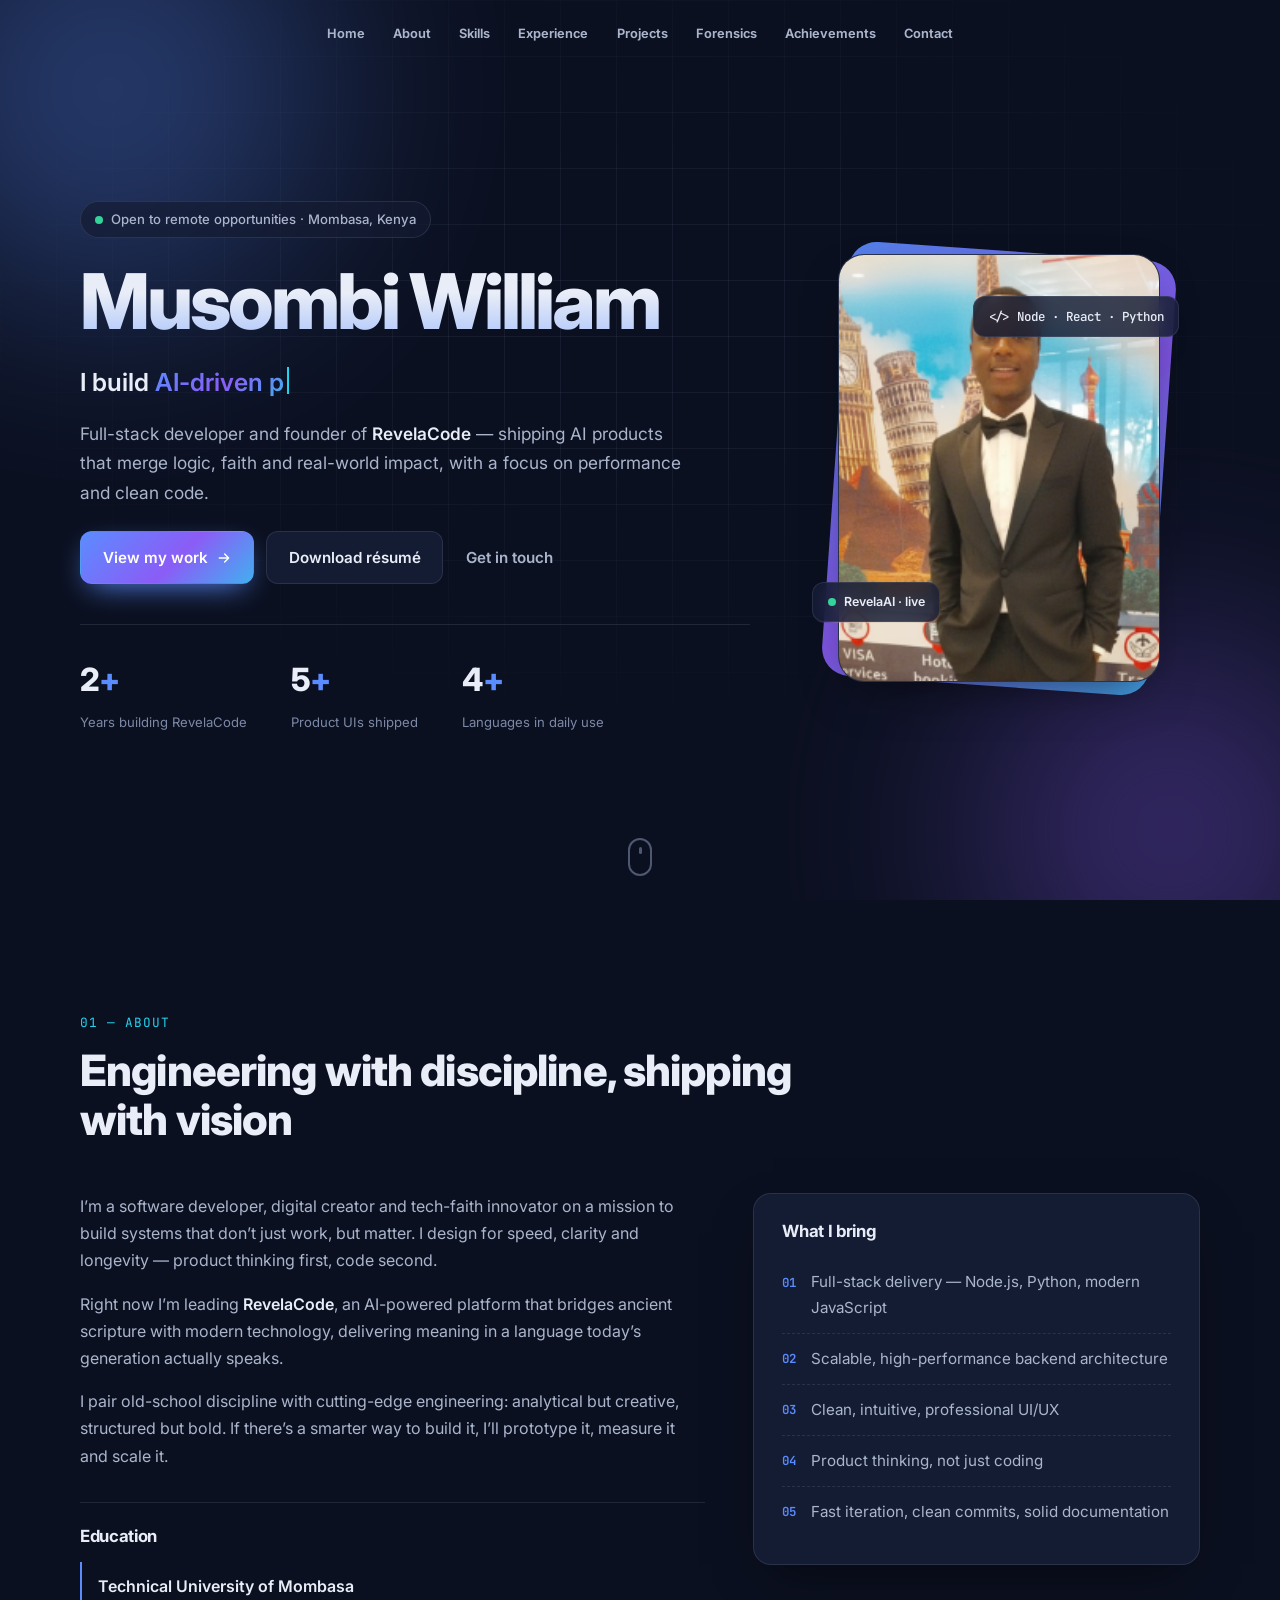
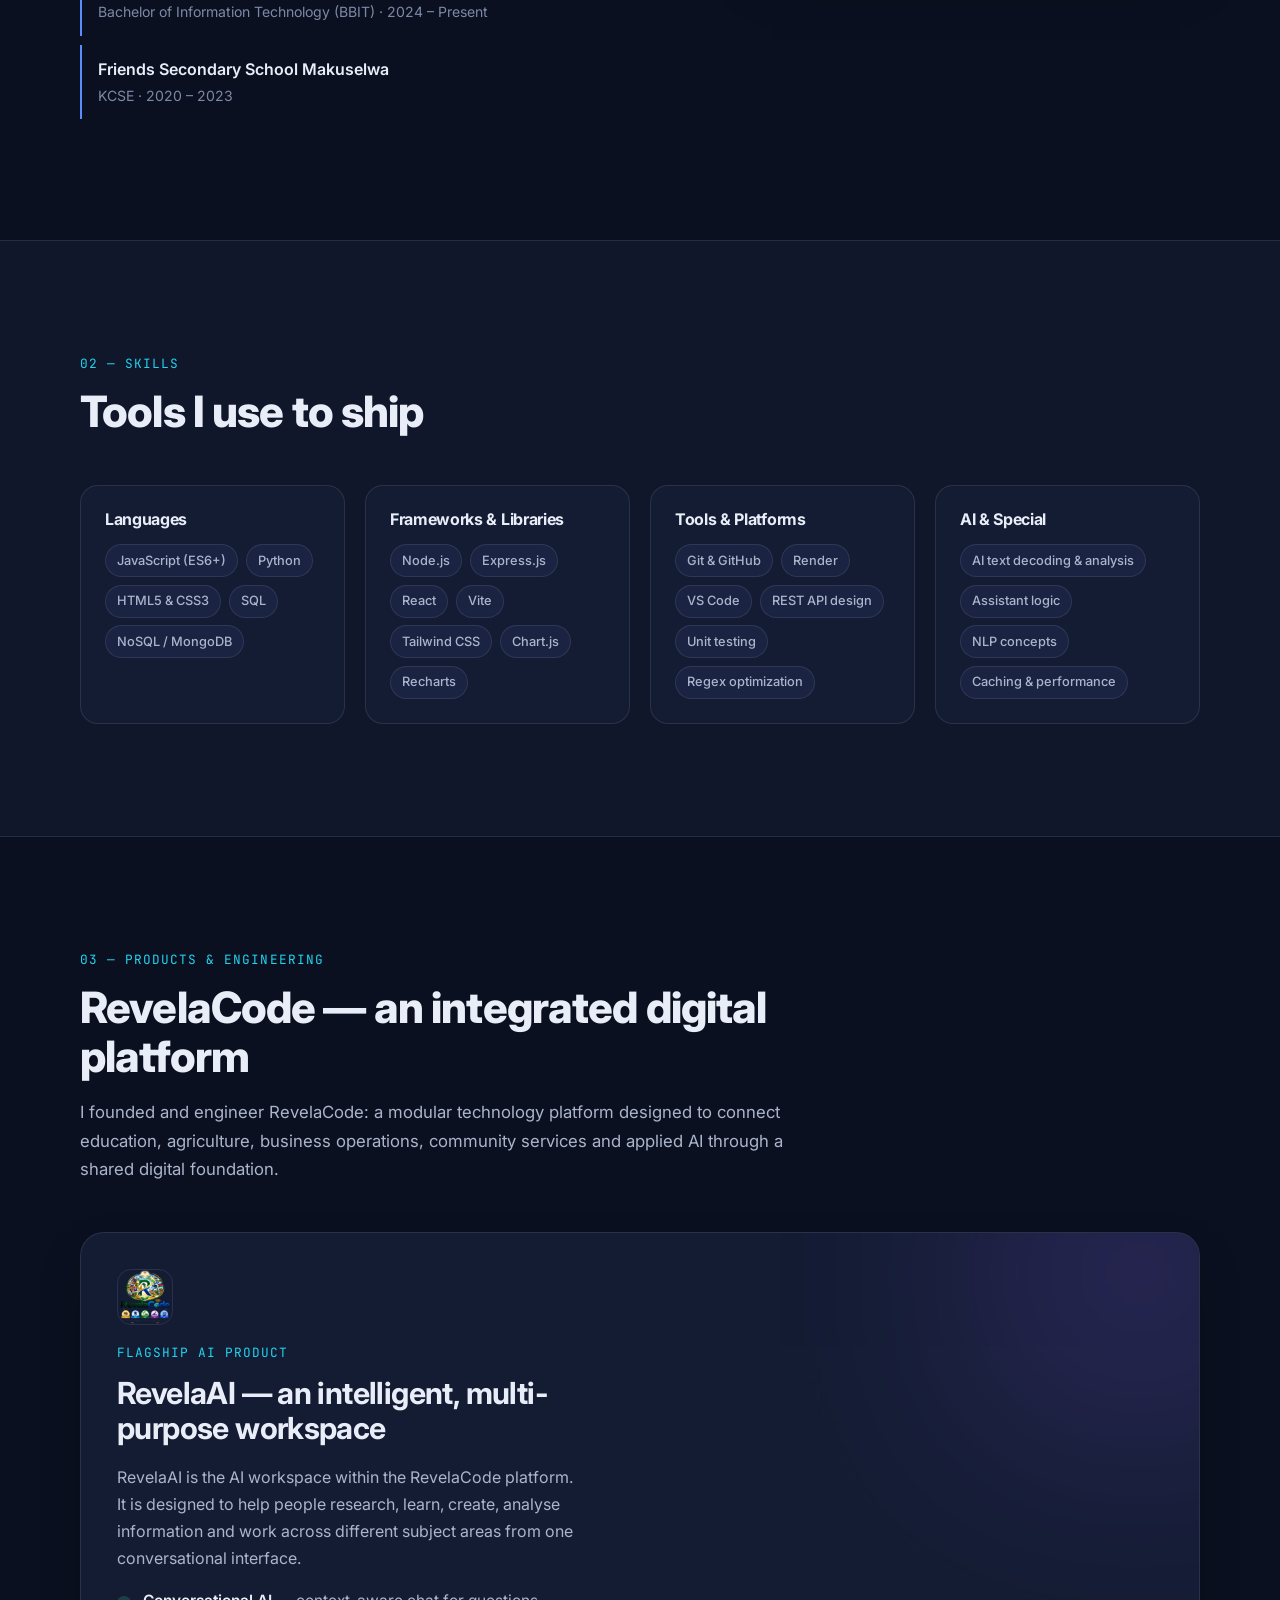
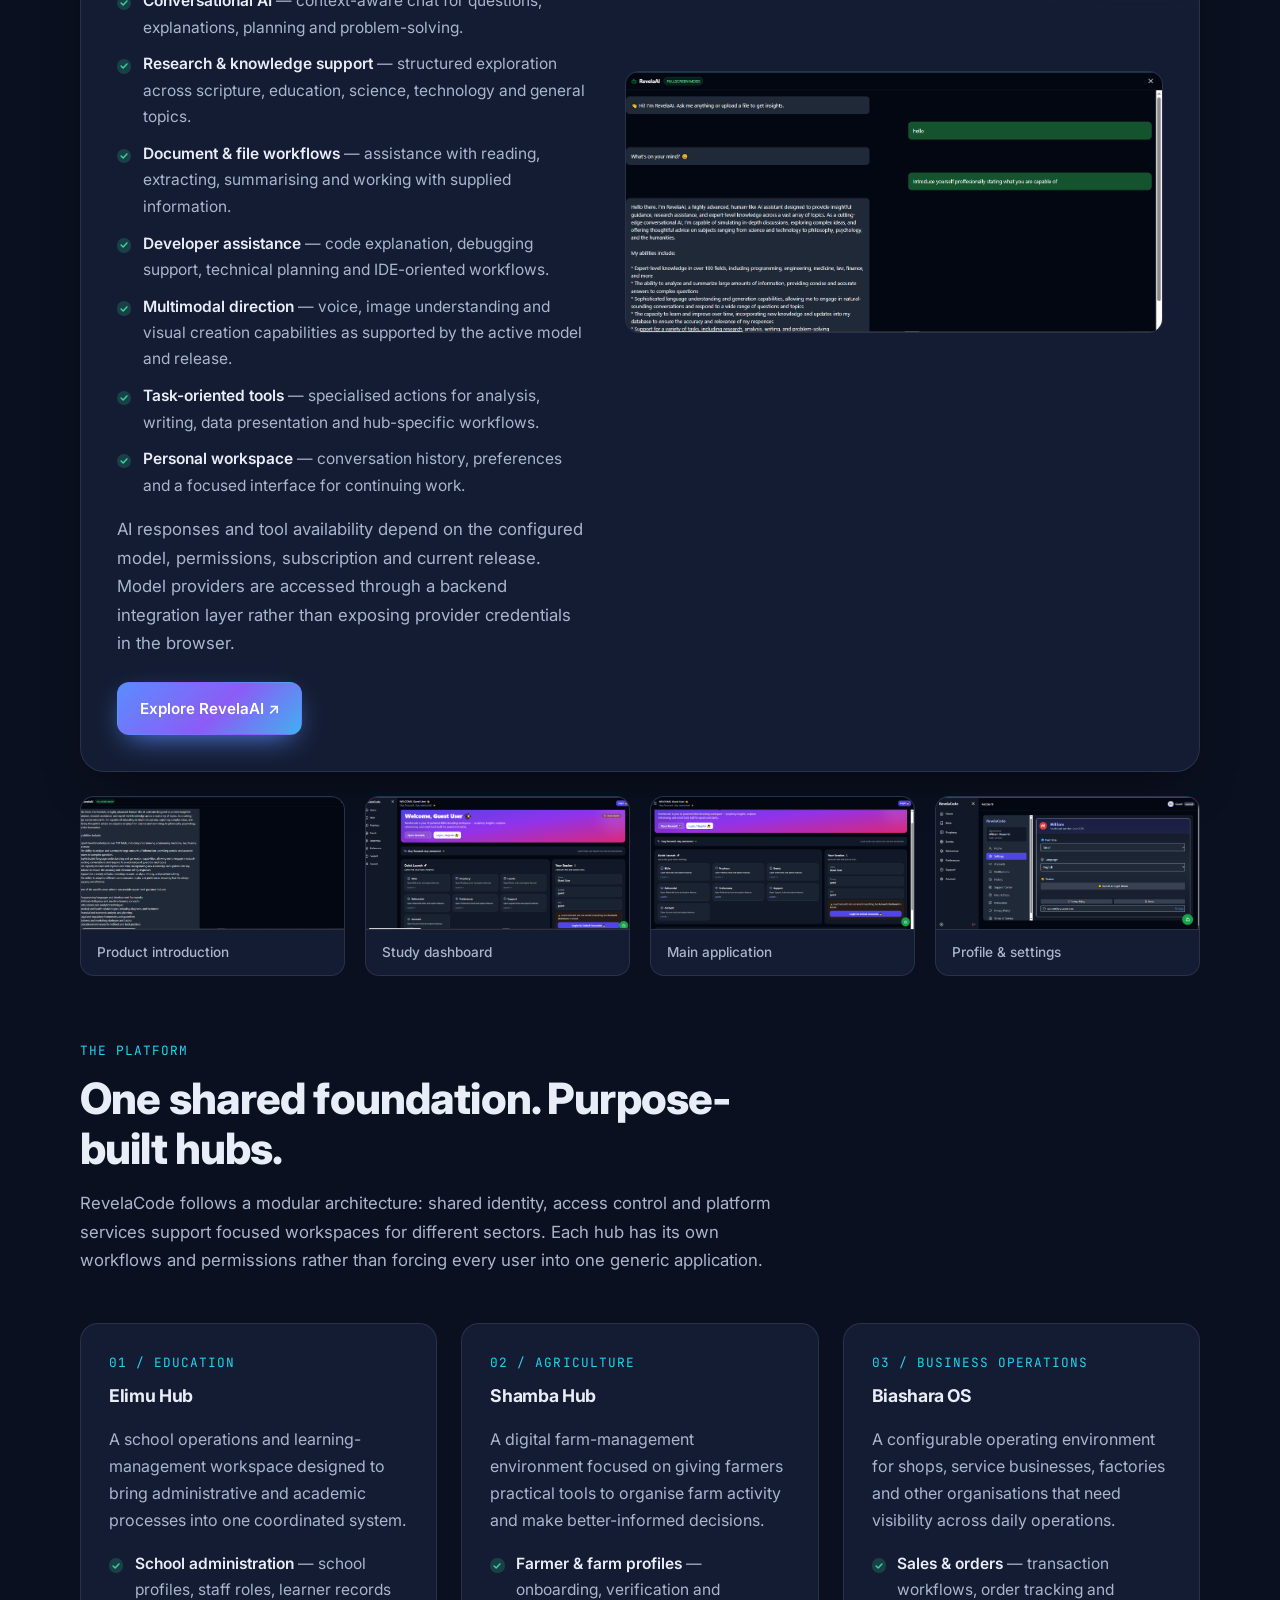
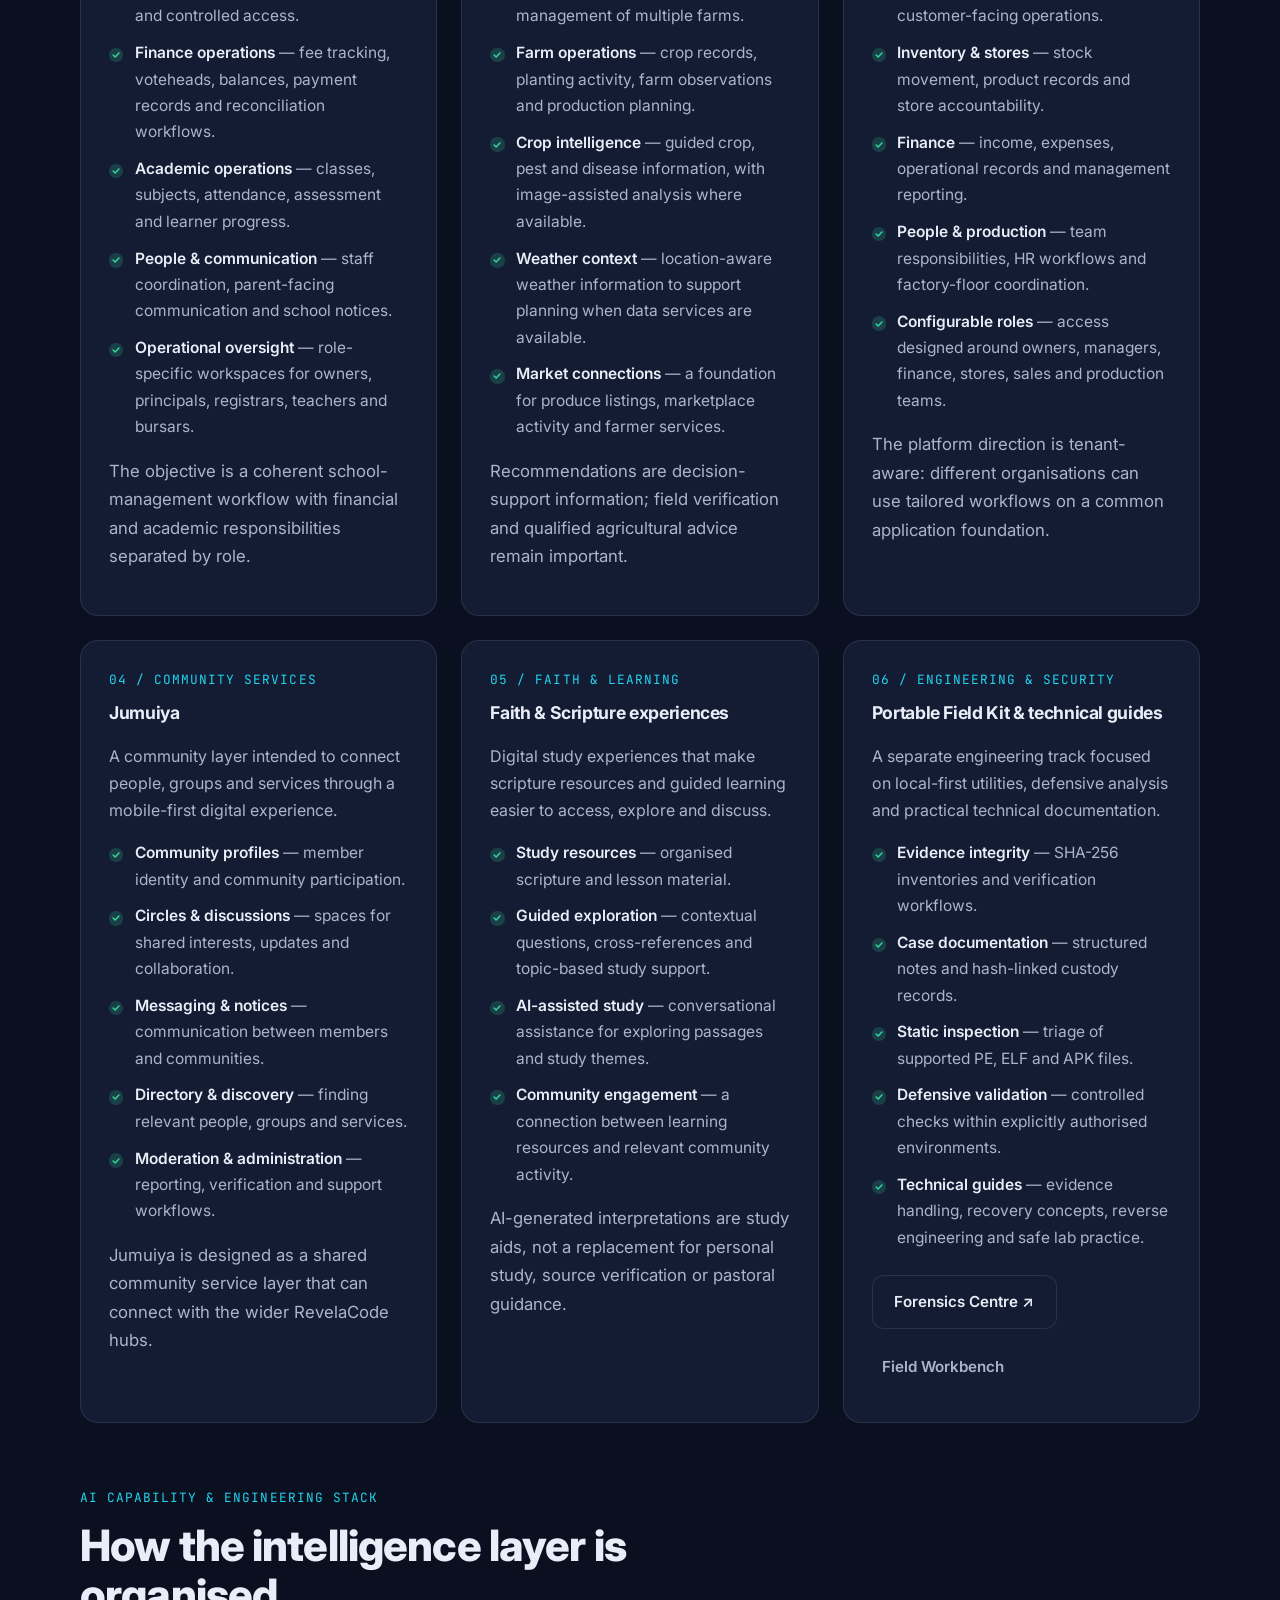
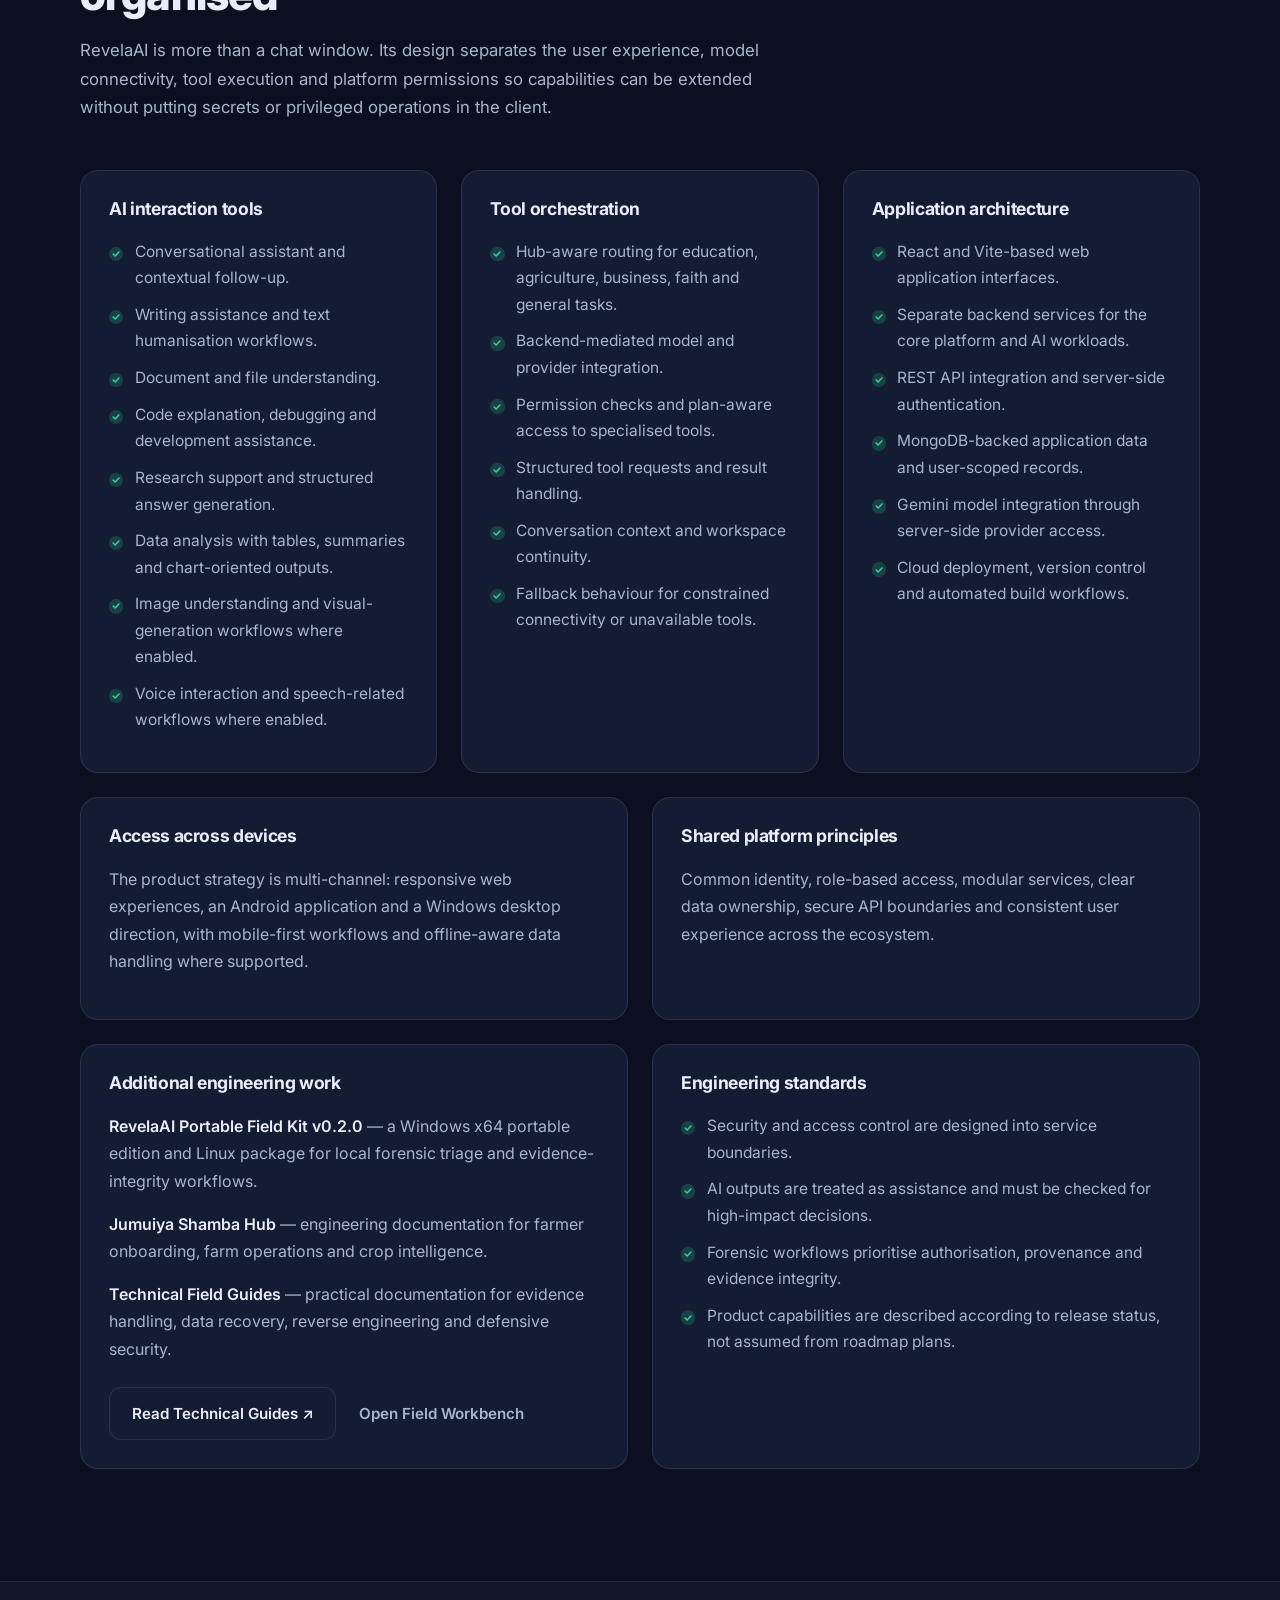
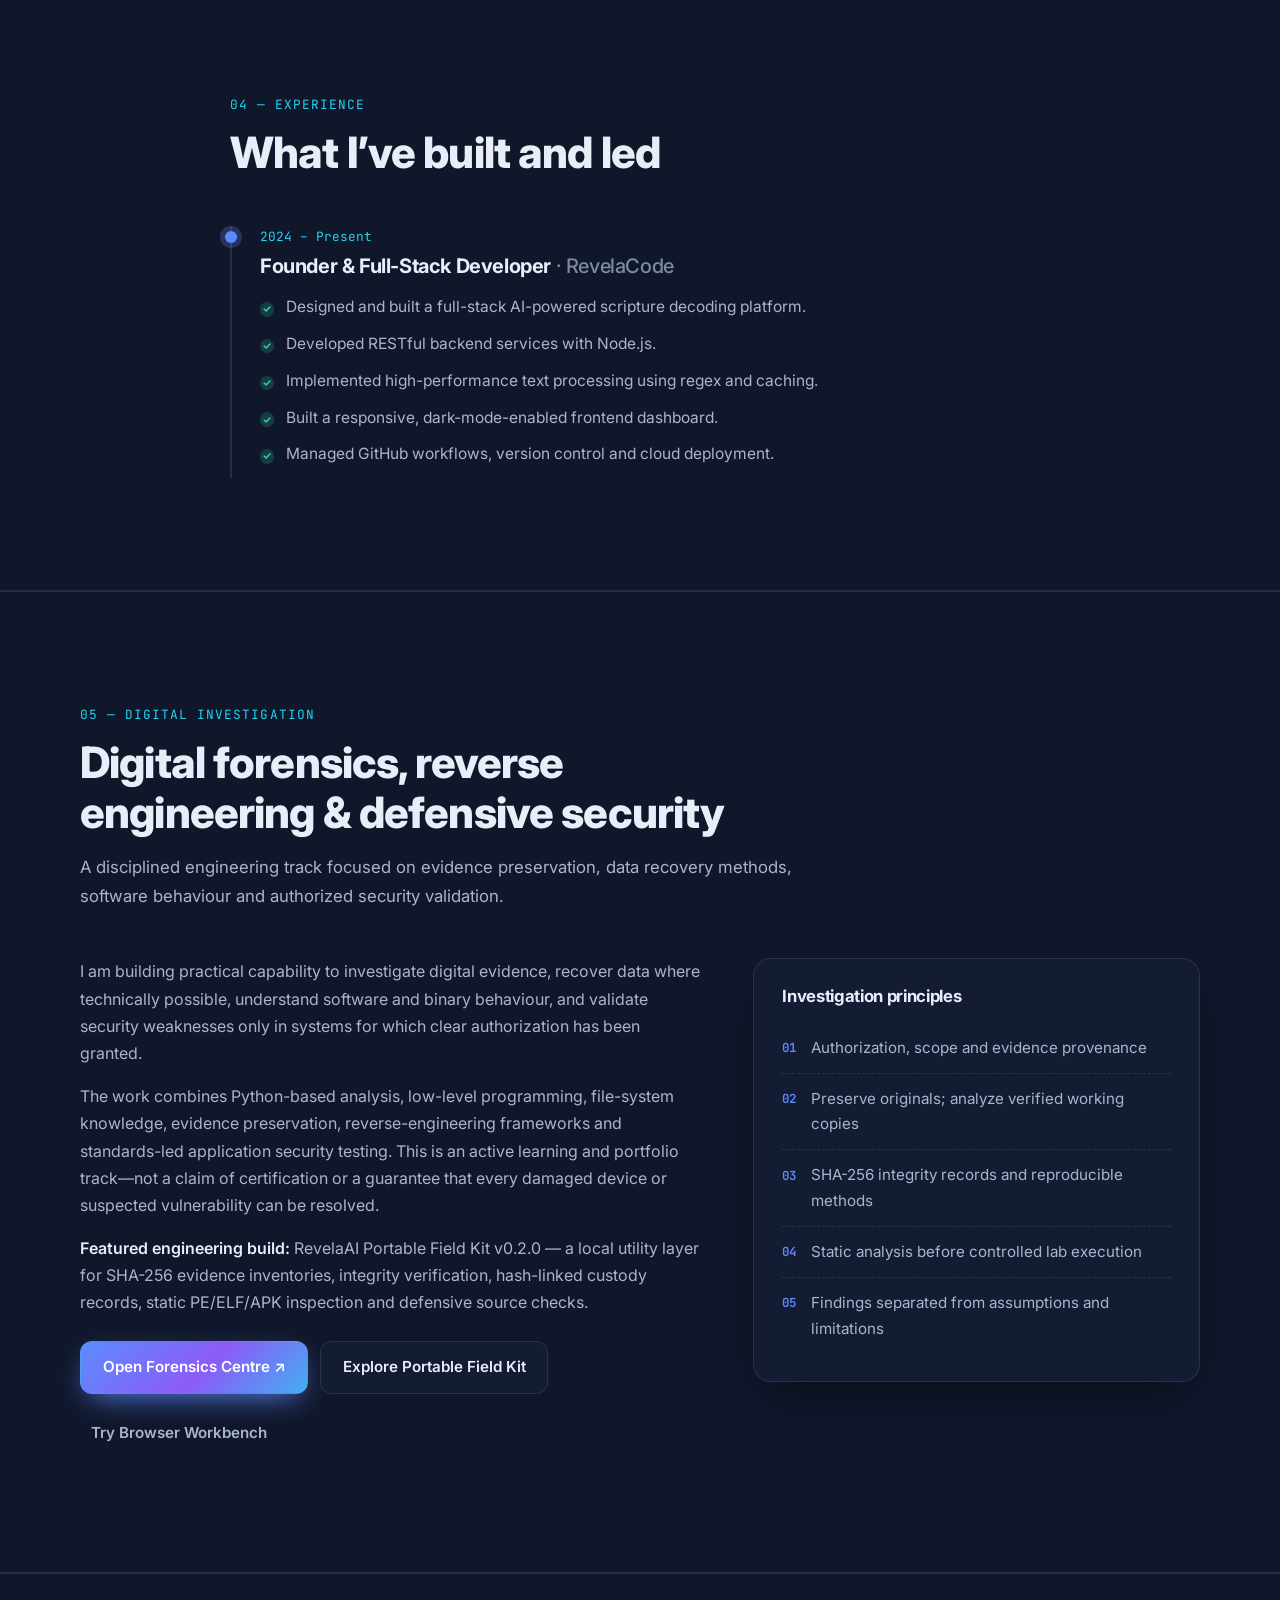
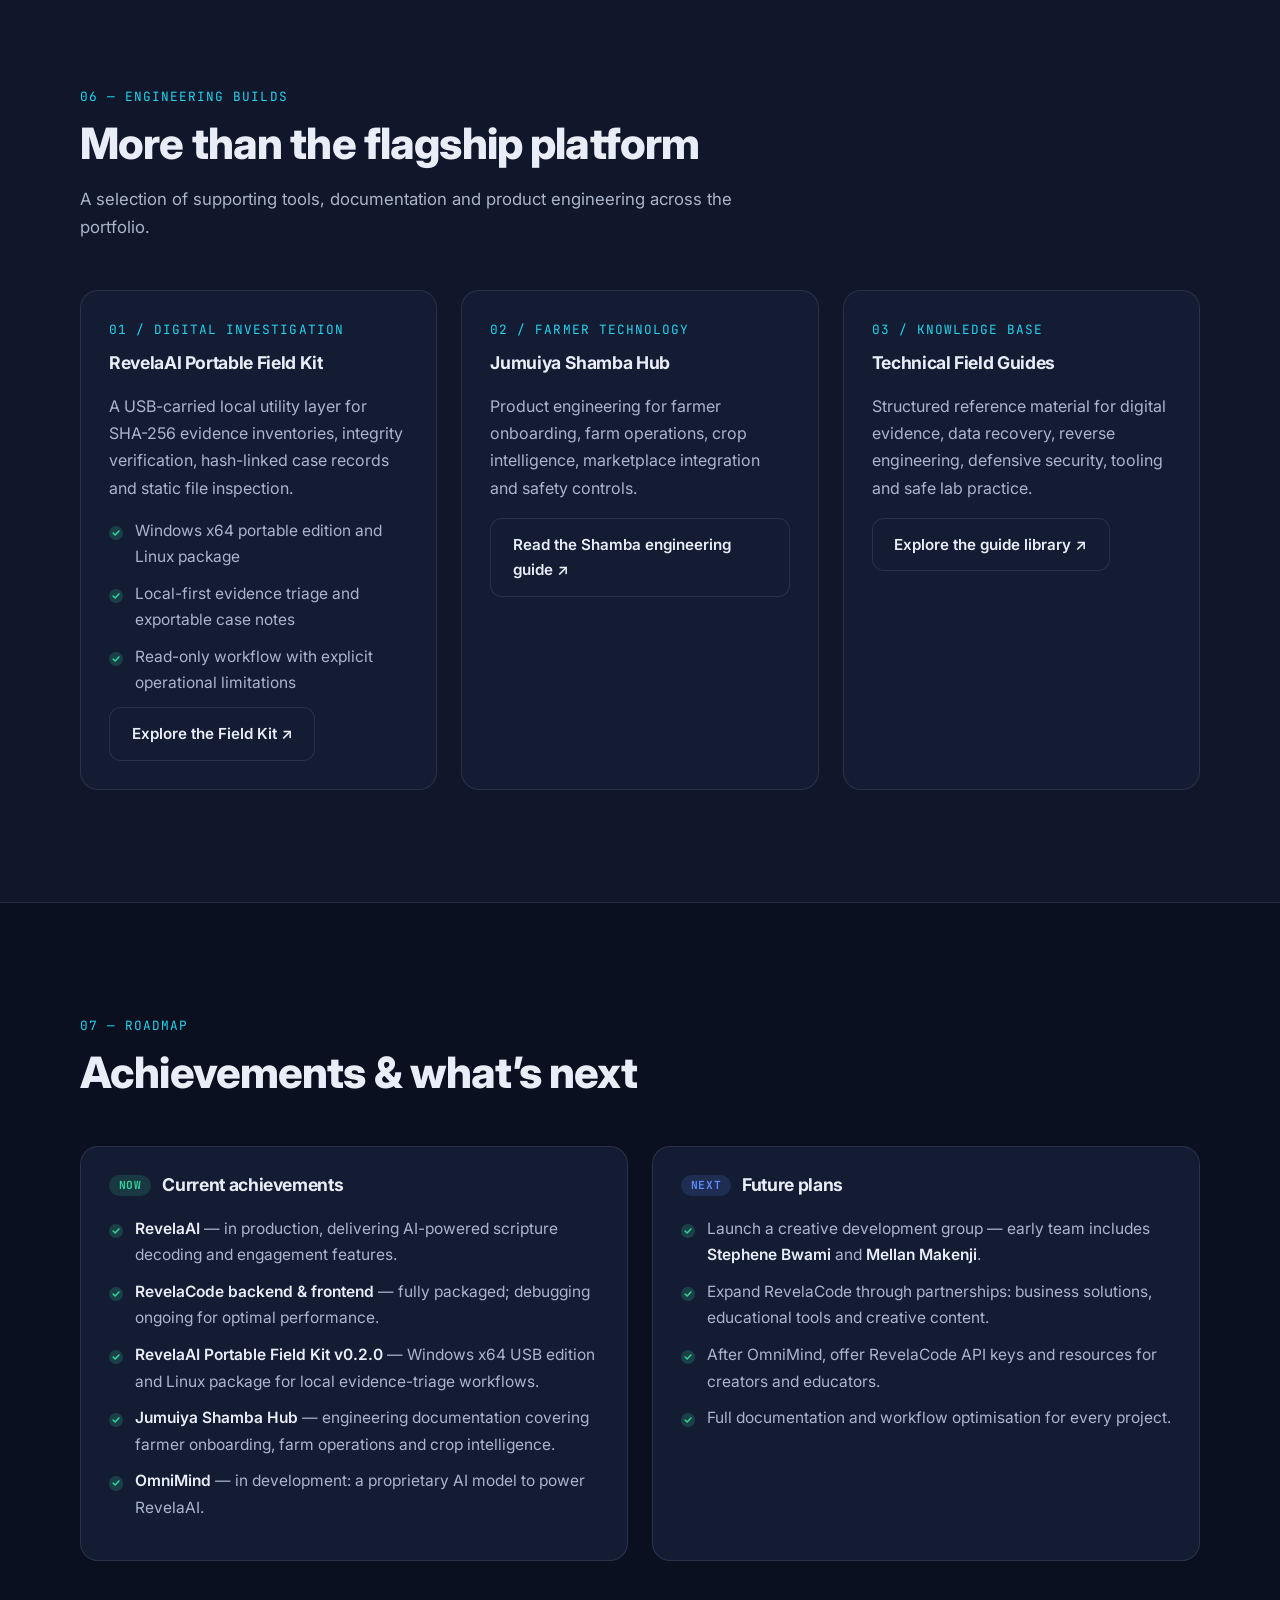
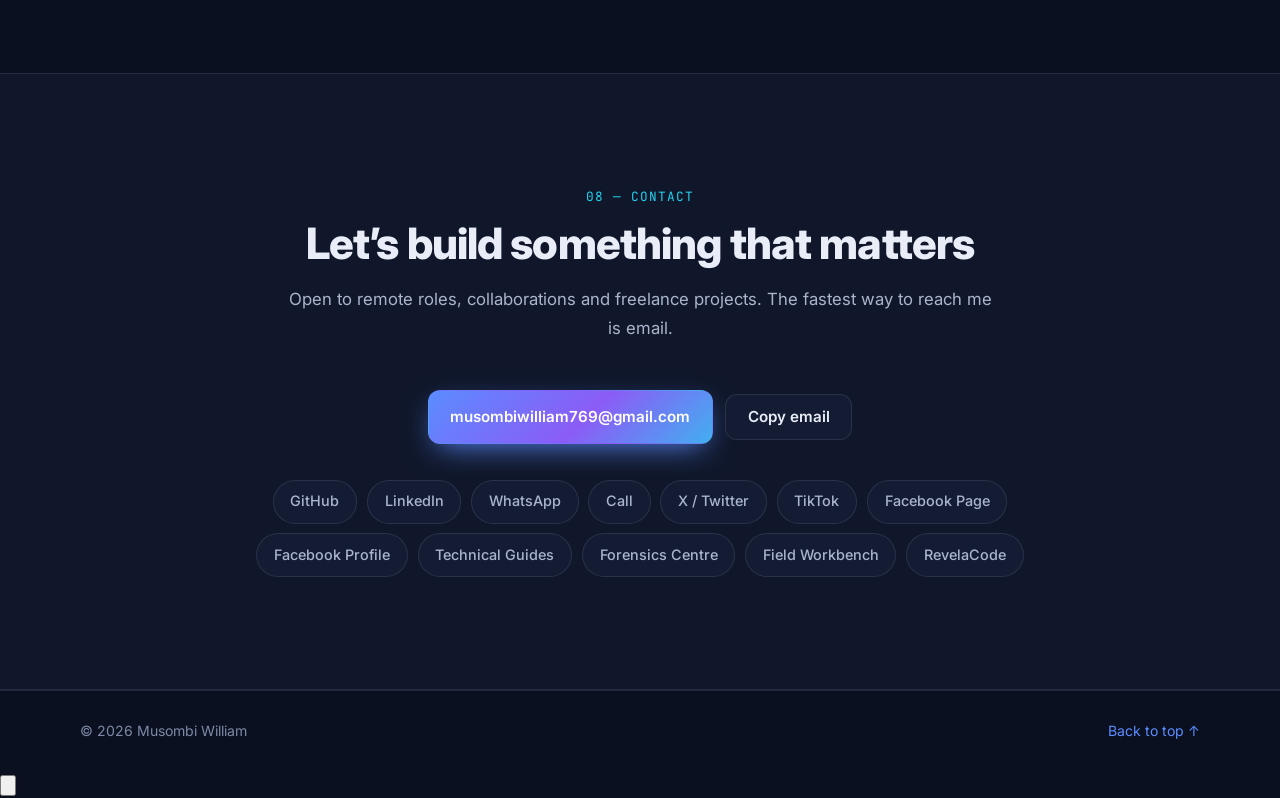
==== commit 438e41b4: "Update logo image source in index.html" ====
--- a/index.html
+++ b/index.html
@@ -132,7 +132,7 @@
 
       <div class="feature reveal">
         <div class="feature-copy">
-          <img class="logo" src="revela-icon.png" width="64" height="64" alt="RevelaAI logo" loading="lazy">
+          <img class="logo" src="file_00000000d55881f49ab7edd9afa3696c.png" width="64" height="64" alt="RevelaAI logo" loading="lazy">
           <p class="kicker">FLAGSHIP AI PRODUCT</p>
           <h3>RevelaAI — an intelligent, multi-purpose workspace</h3>
           <p>RevelaAI is the AI workspace within the RevelaCode platform. It is designed to help people research, learn, create, analyse information and work across different subject areas from one conversational interface.</p>
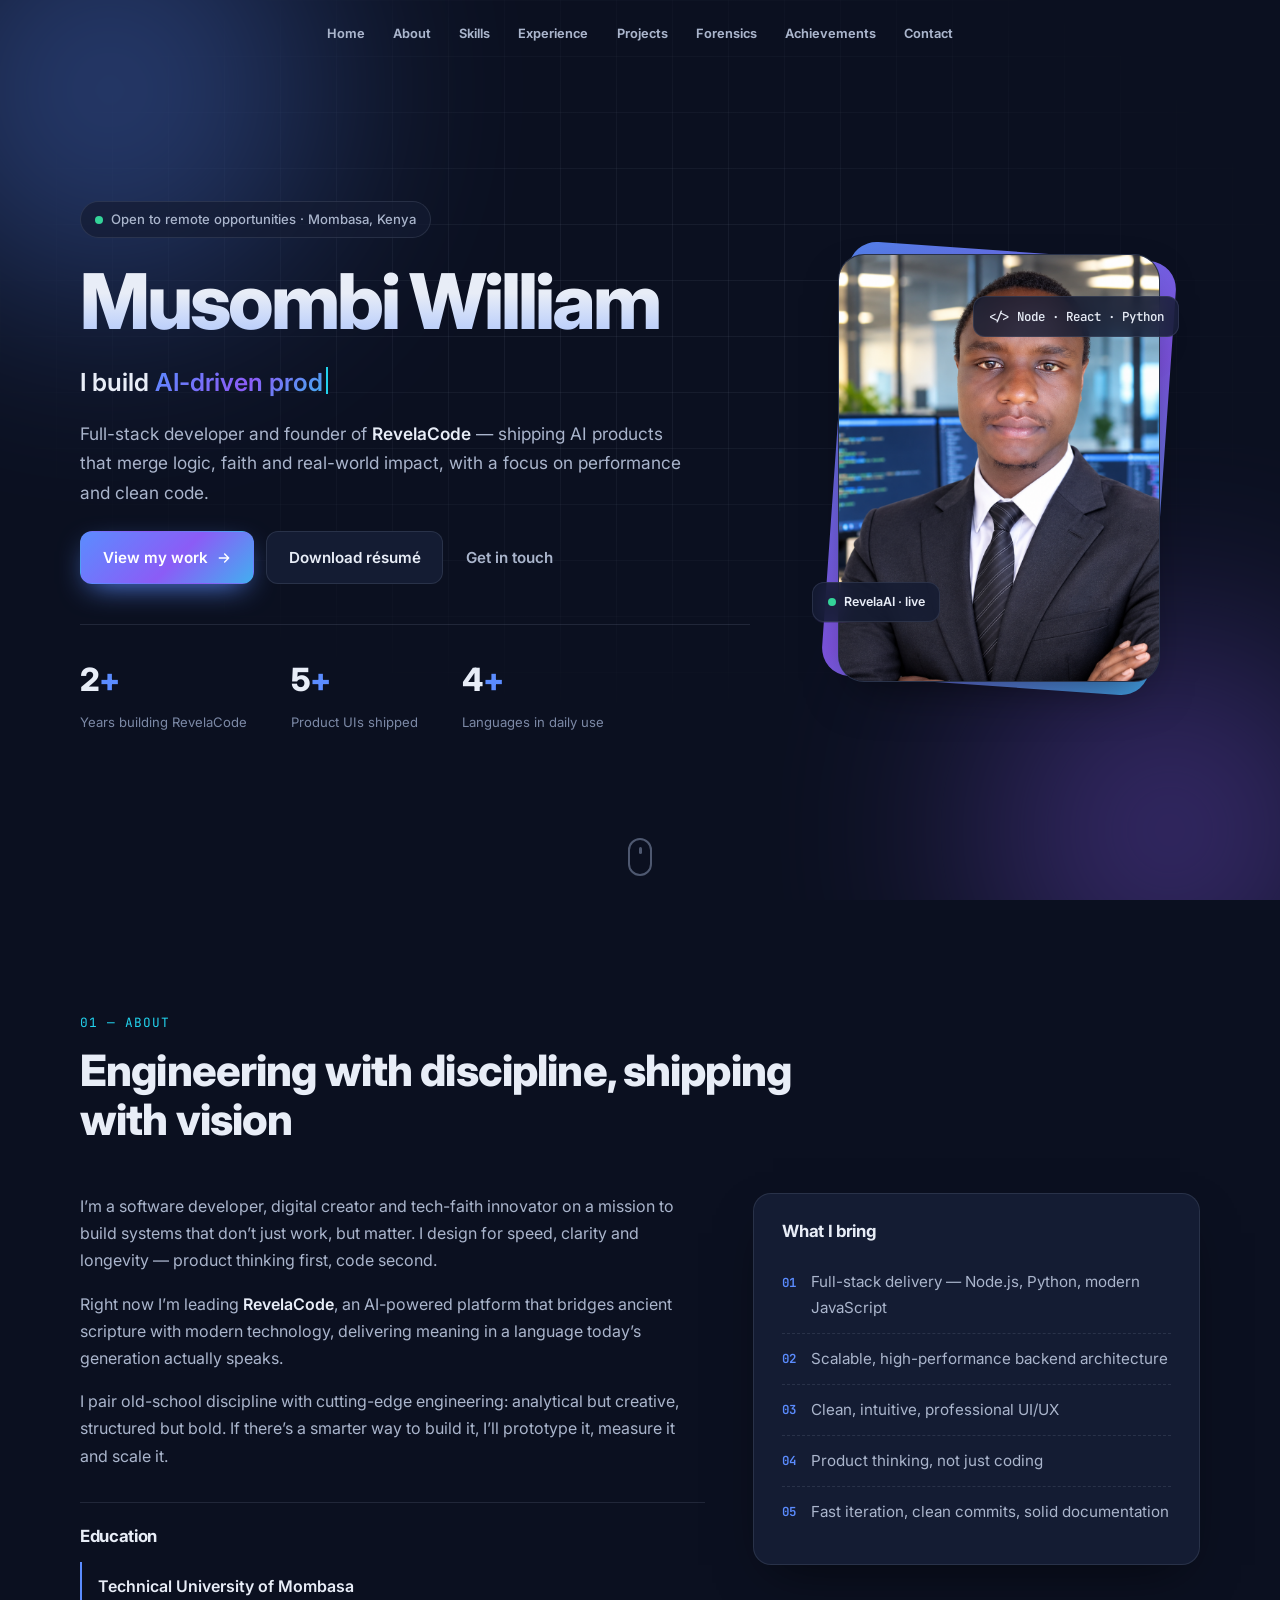
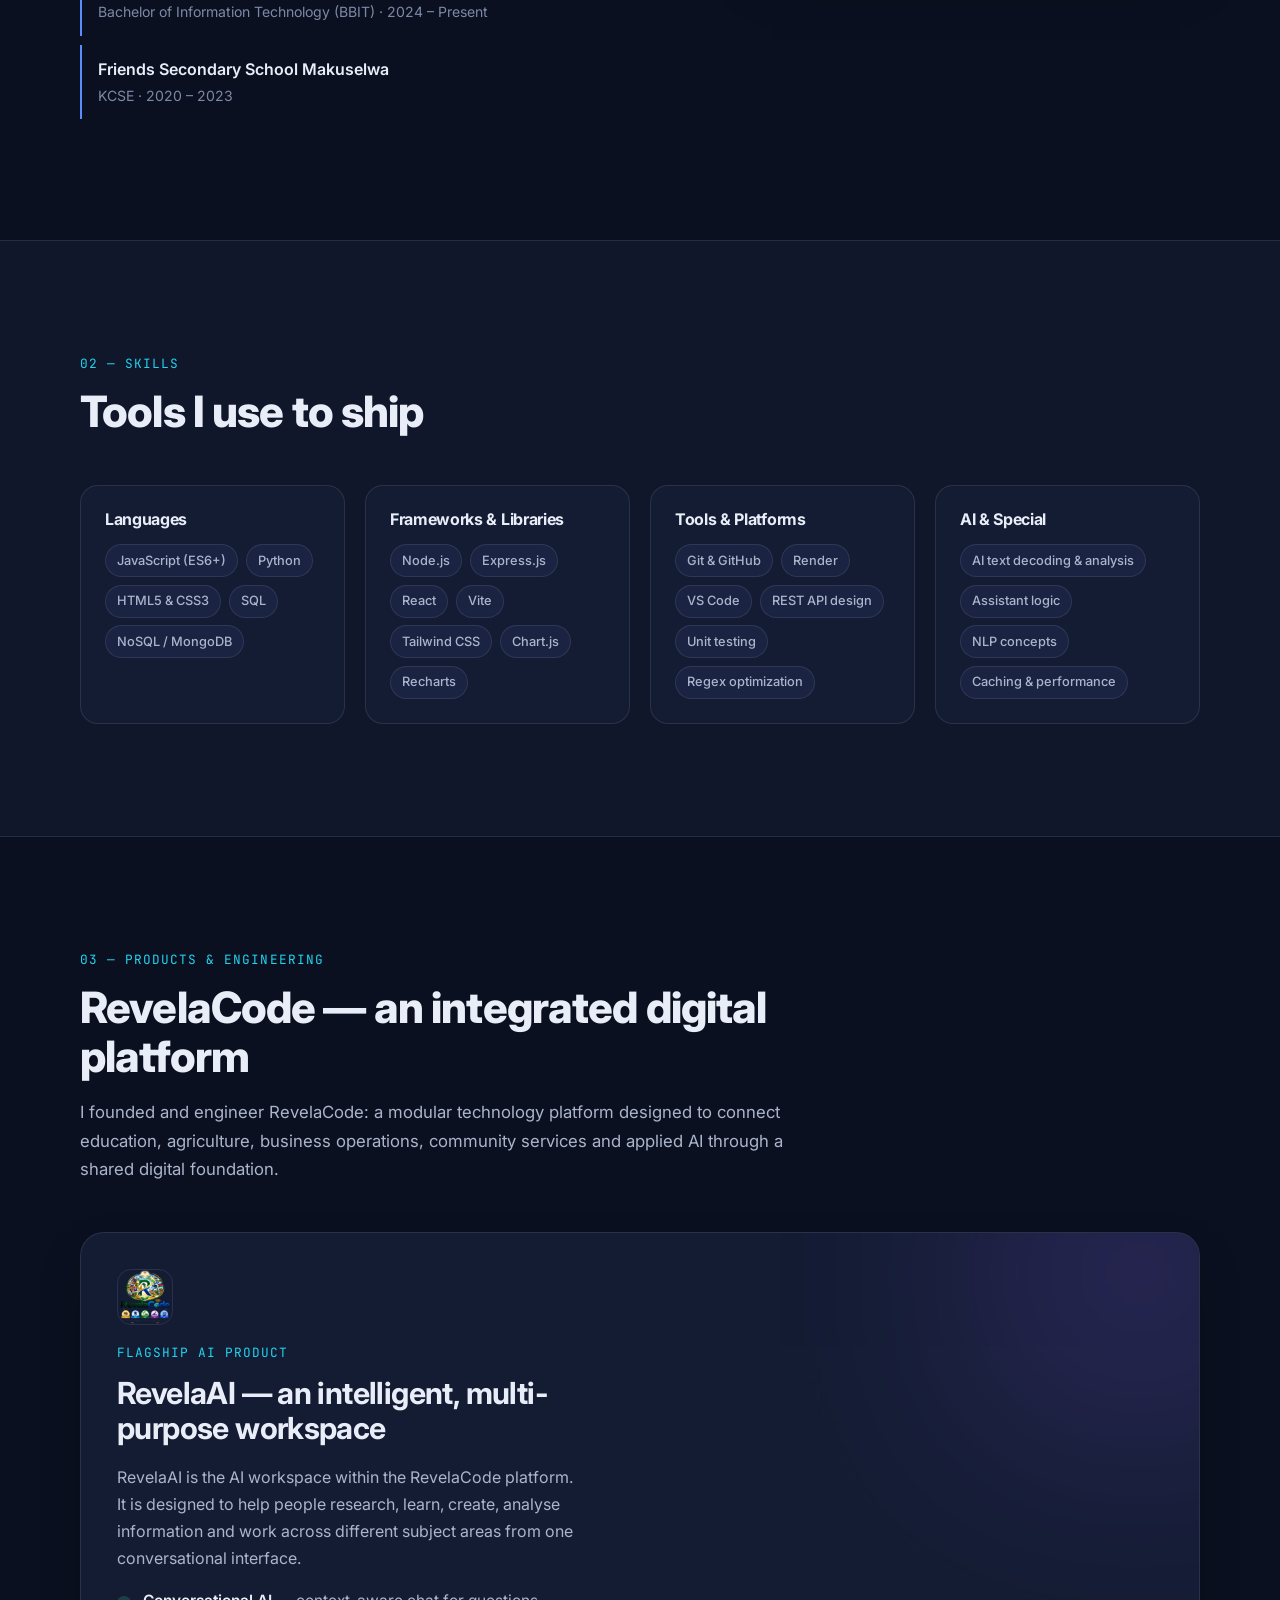
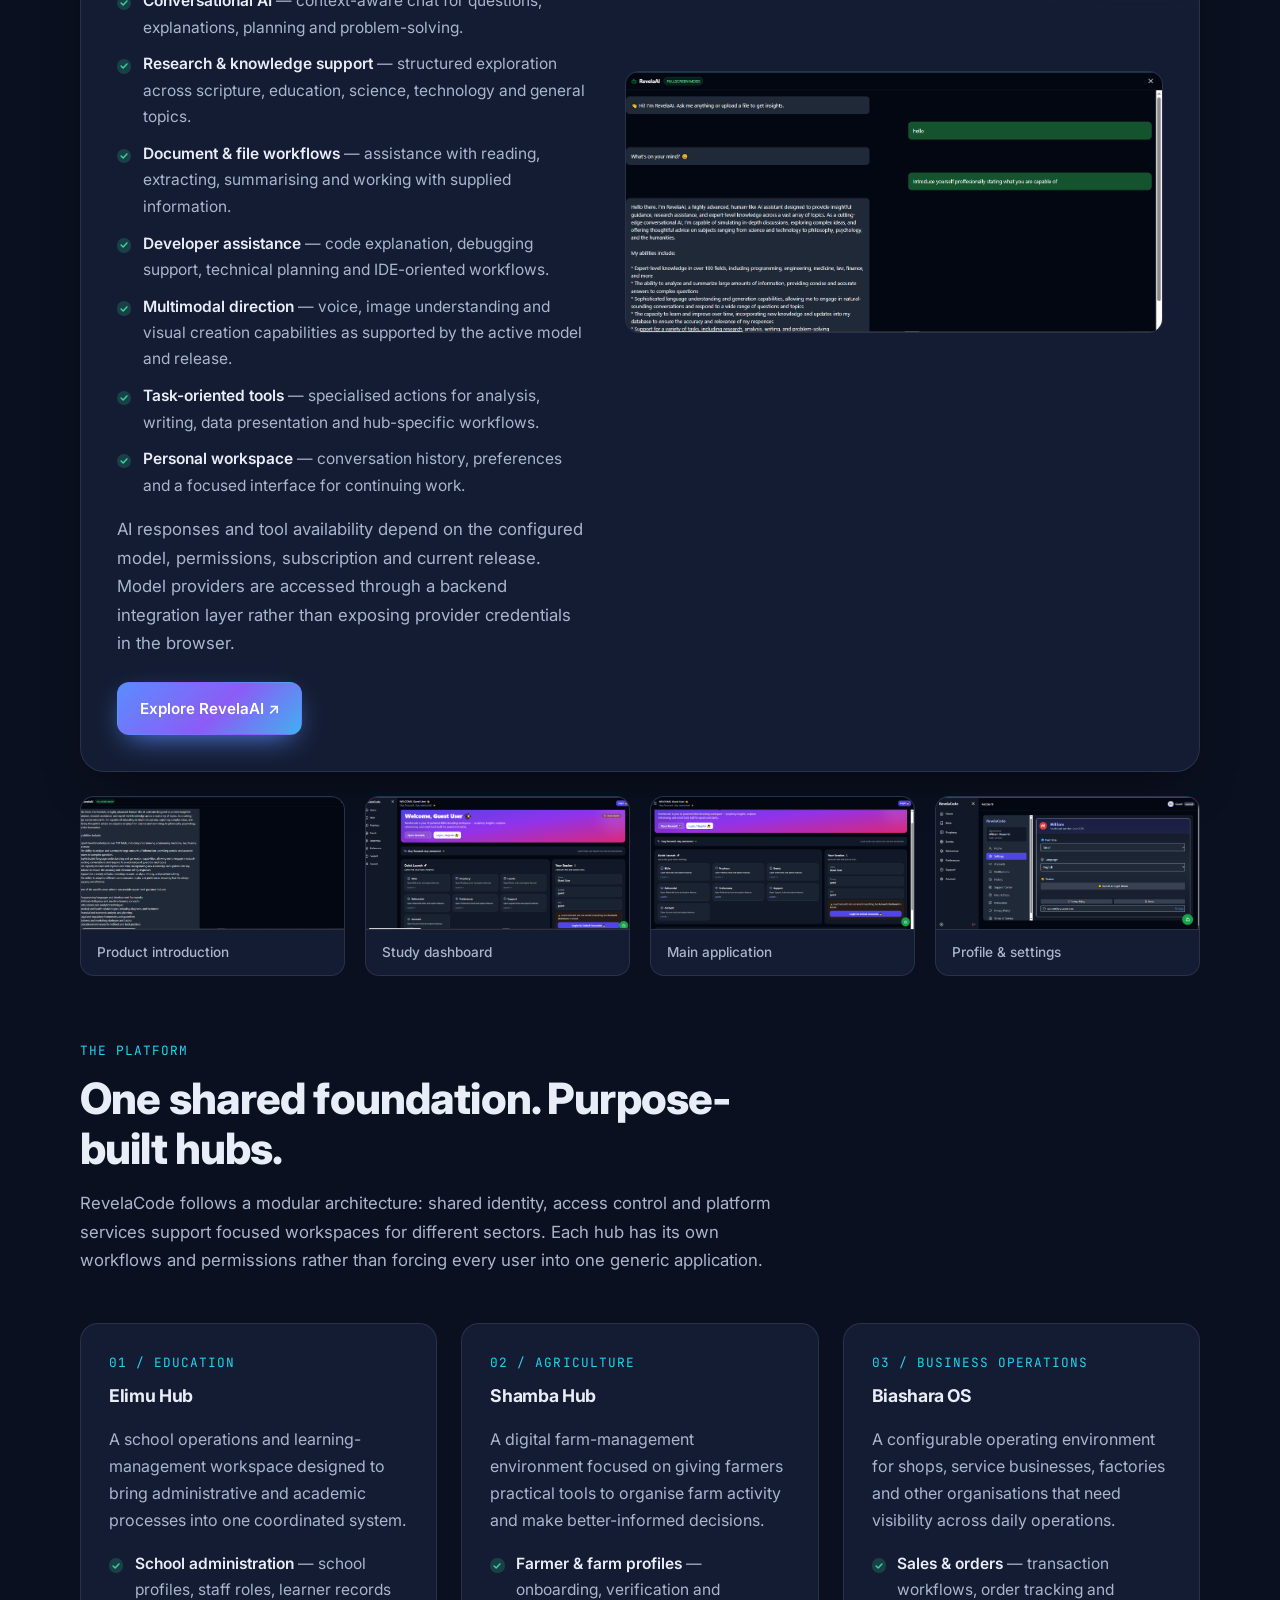
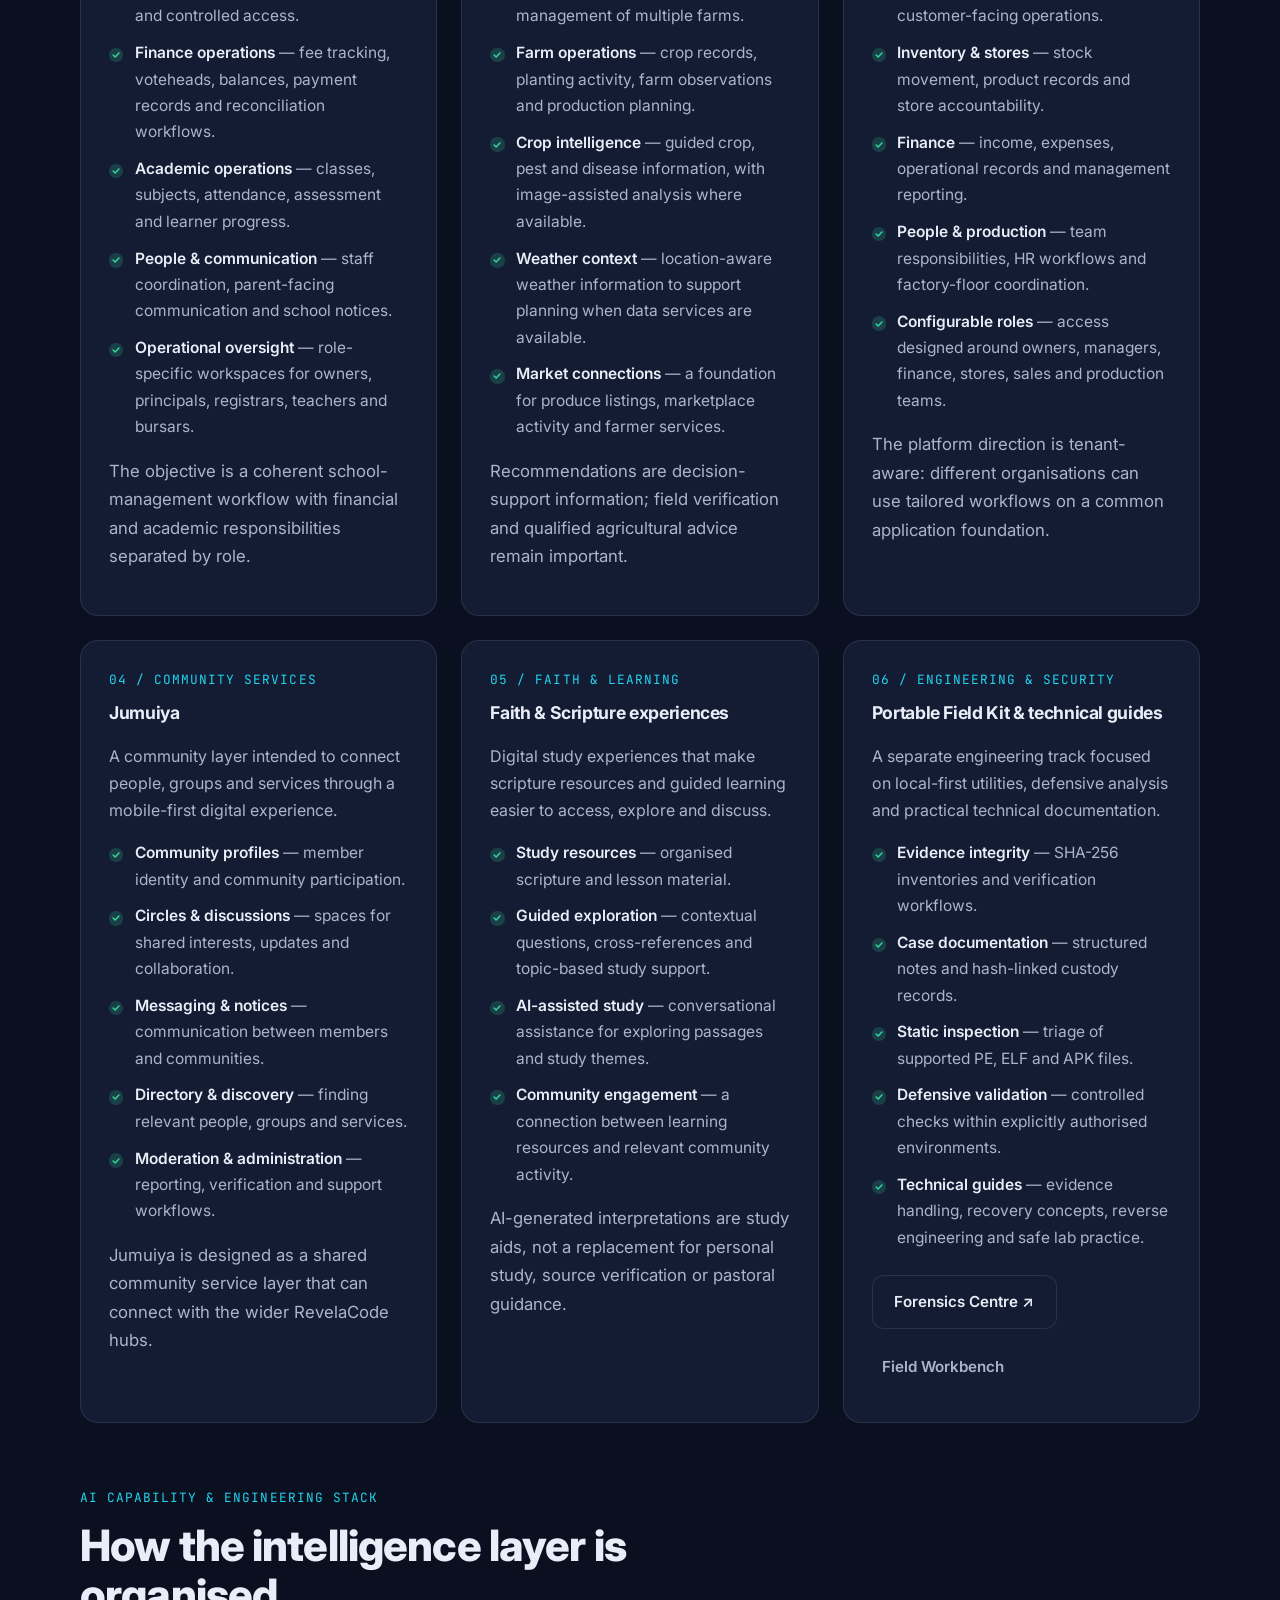
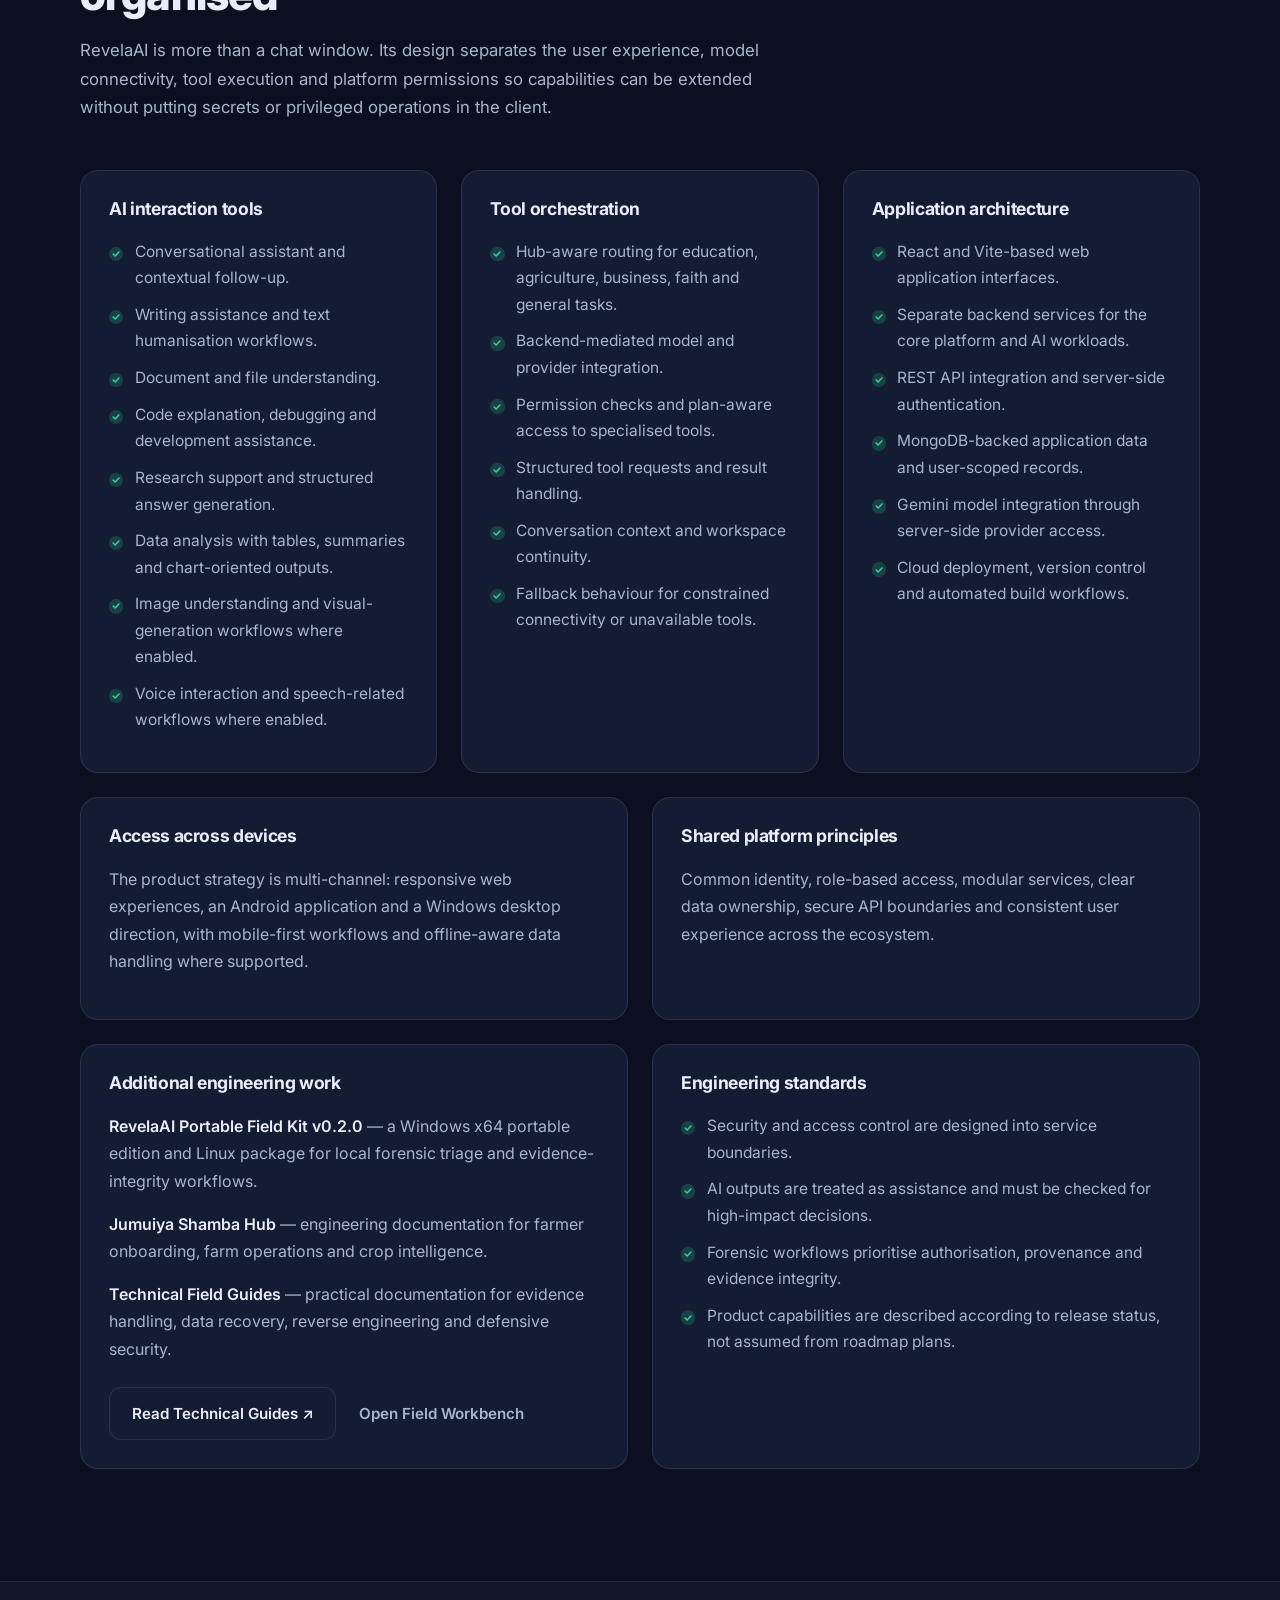
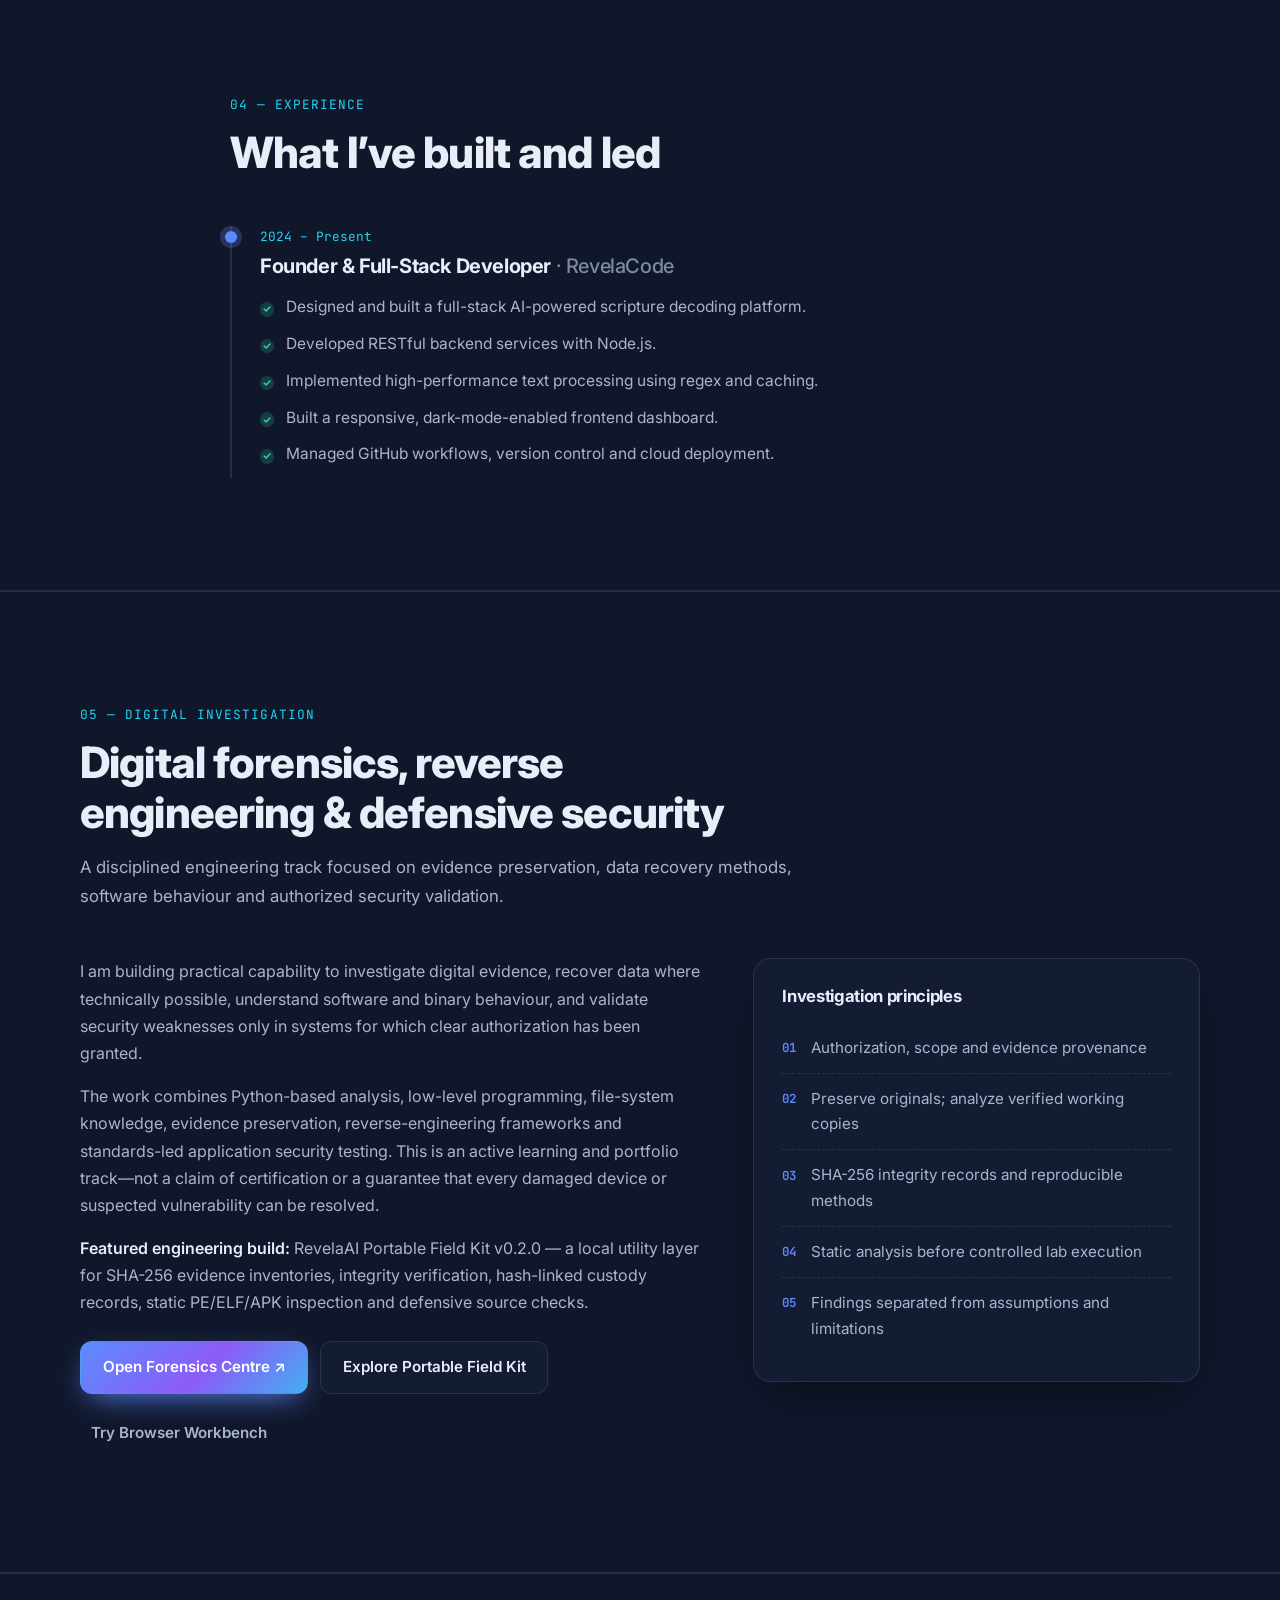
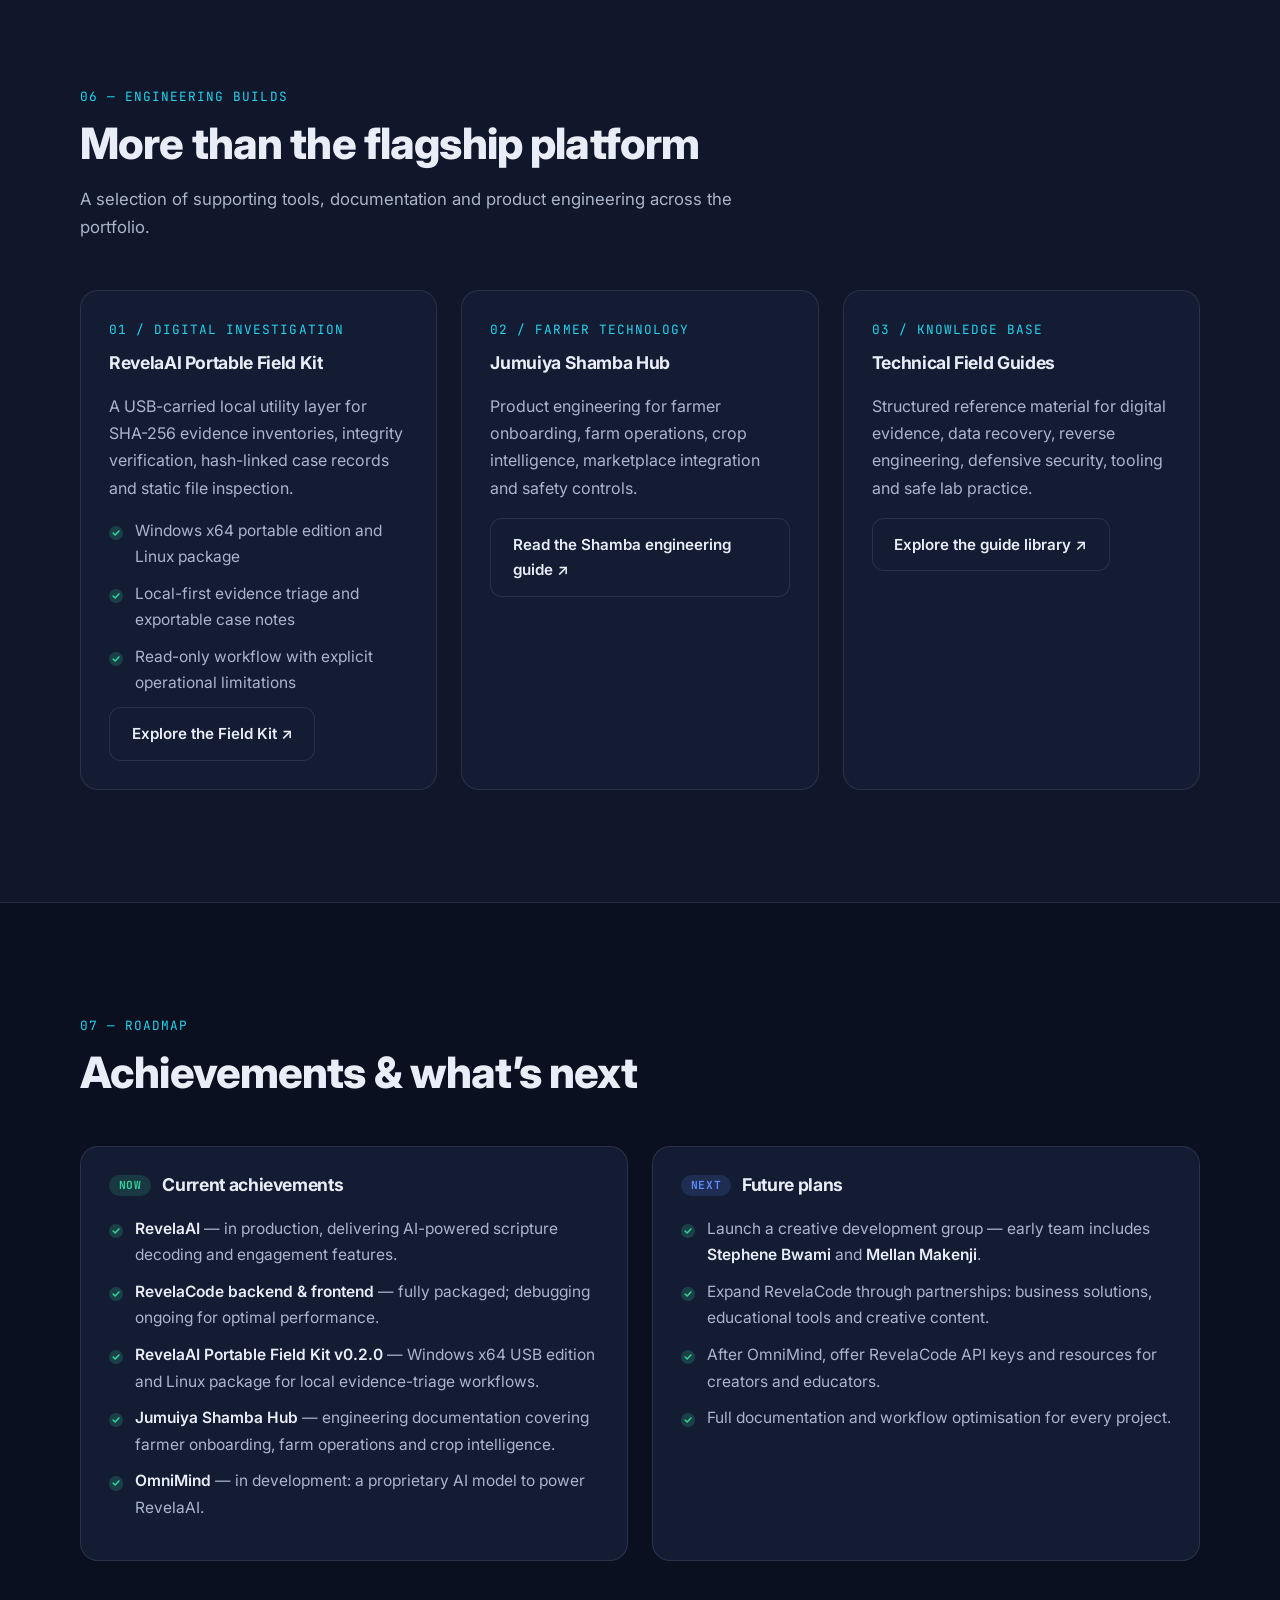
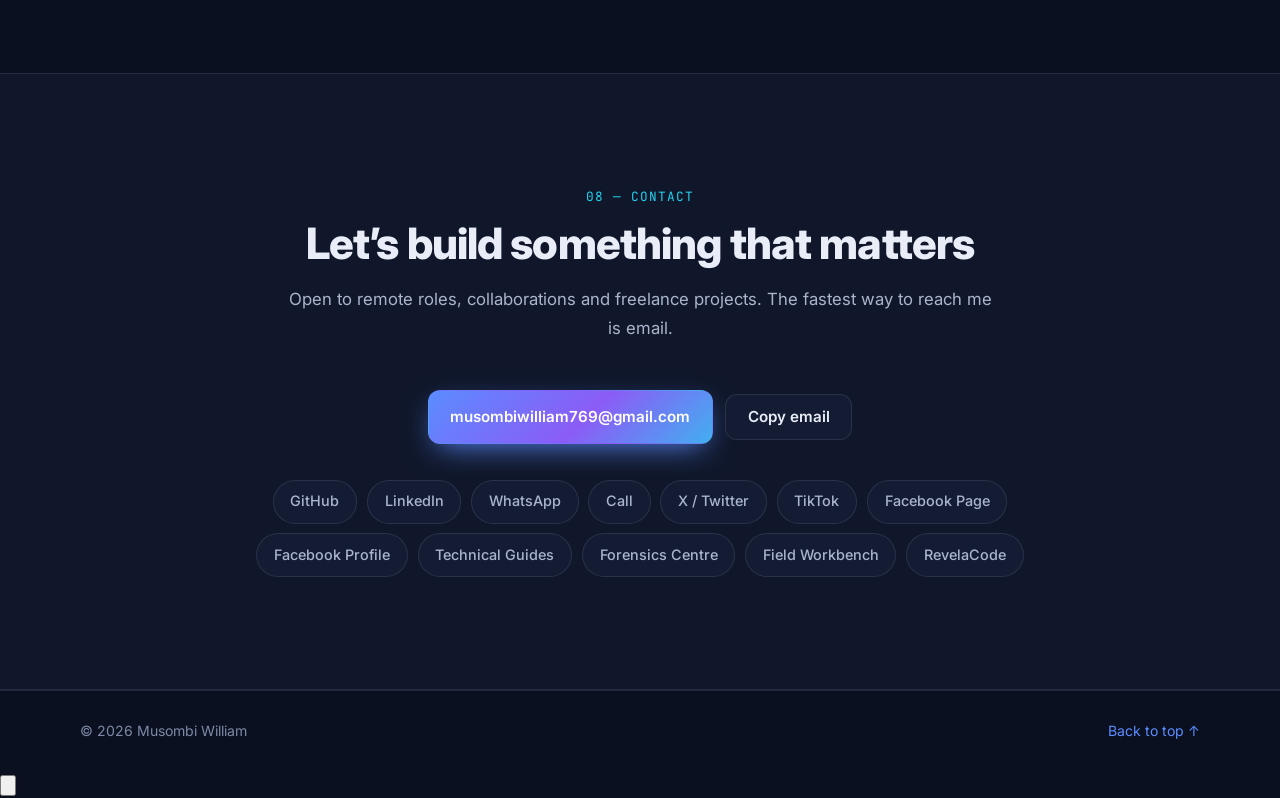
==== commit d56c0ca5: "Update index.html" ====
--- a/index.html
+++ b/index.html
@@ -68,7 +68,7 @@
       </div>
       <div class="hero-visual reveal">
         <div class="portrait">
-          <img src="profile.PNG" width="406" height="598" alt="Portrait of Musombi William" fetchpriority="high">
+          <img src="profile.png" width="406" height="598" alt="Portrait of Musombi William" fetchpriority="high">
           <div class="chip c1"><span class="dot"></span> RevelaAI · live</div>
           <div class="chip c2">&lt;/&gt; Node · React · Python</div>
         </div>
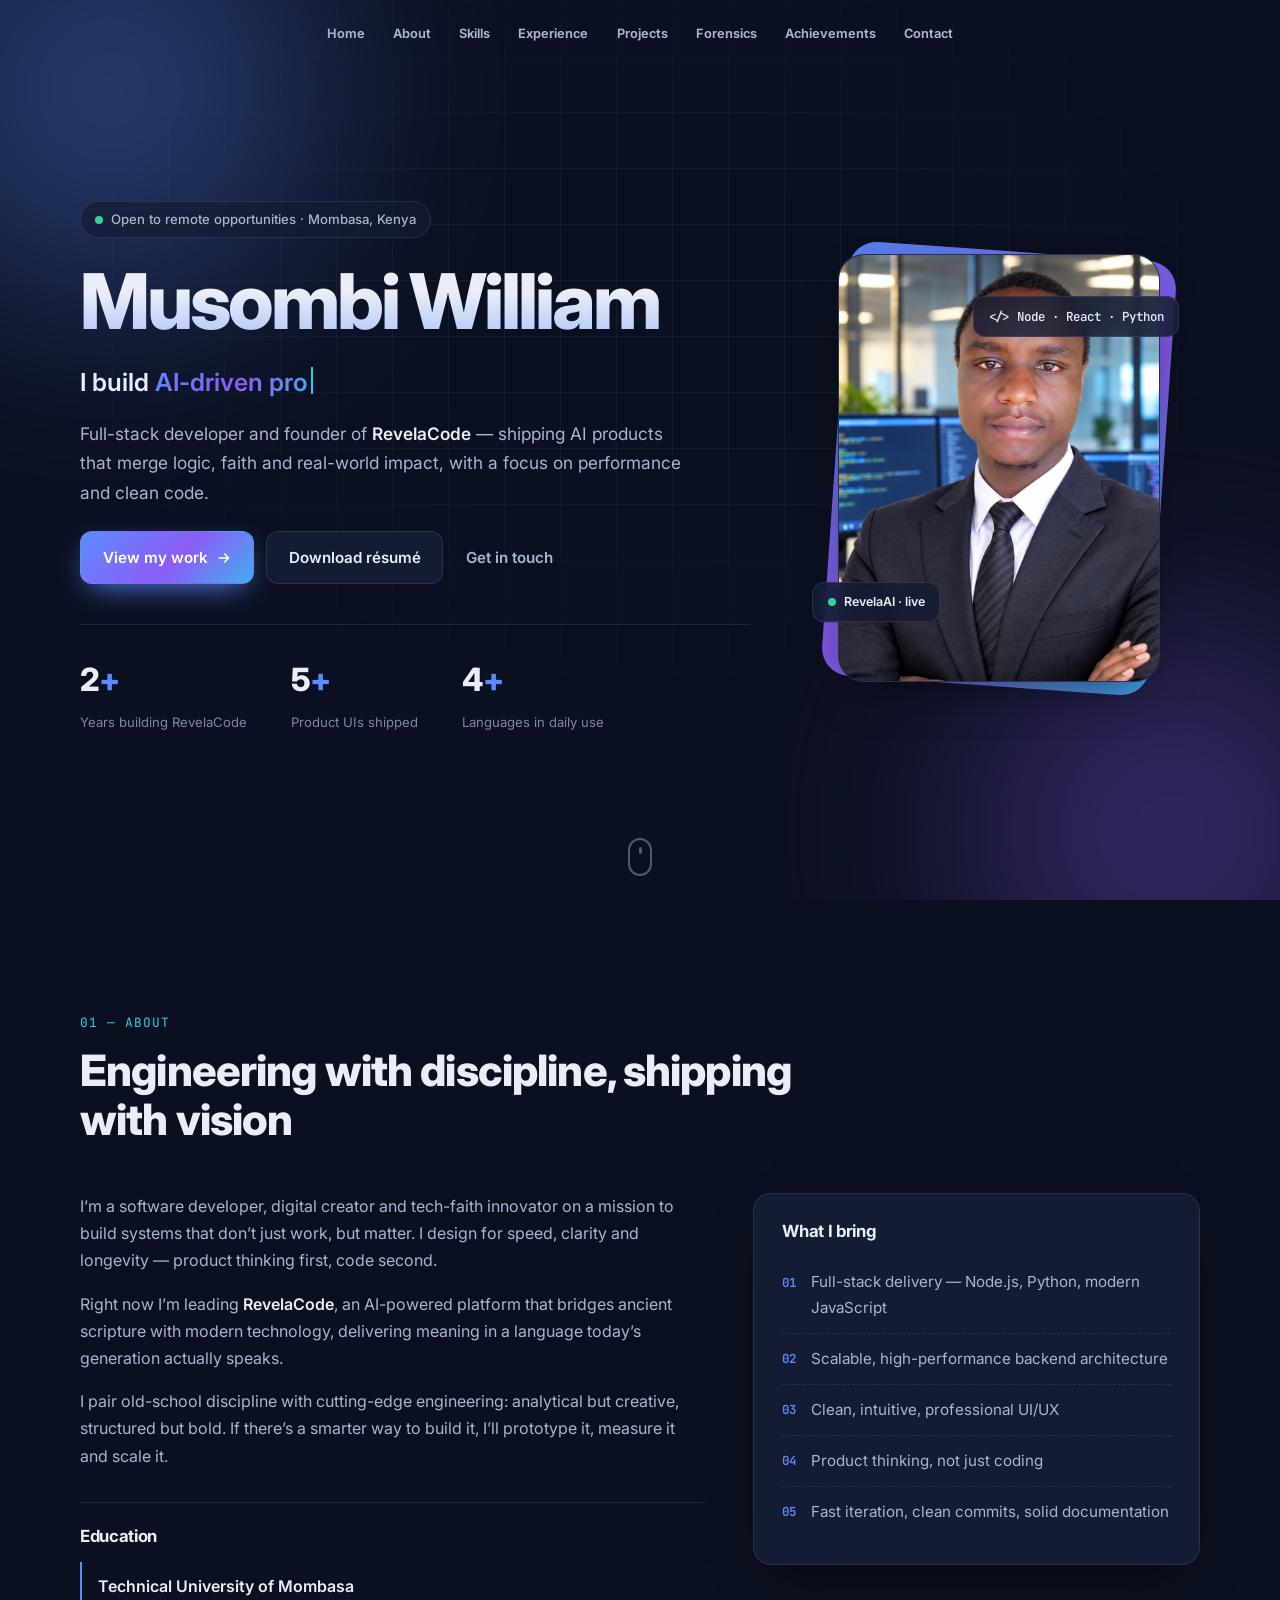
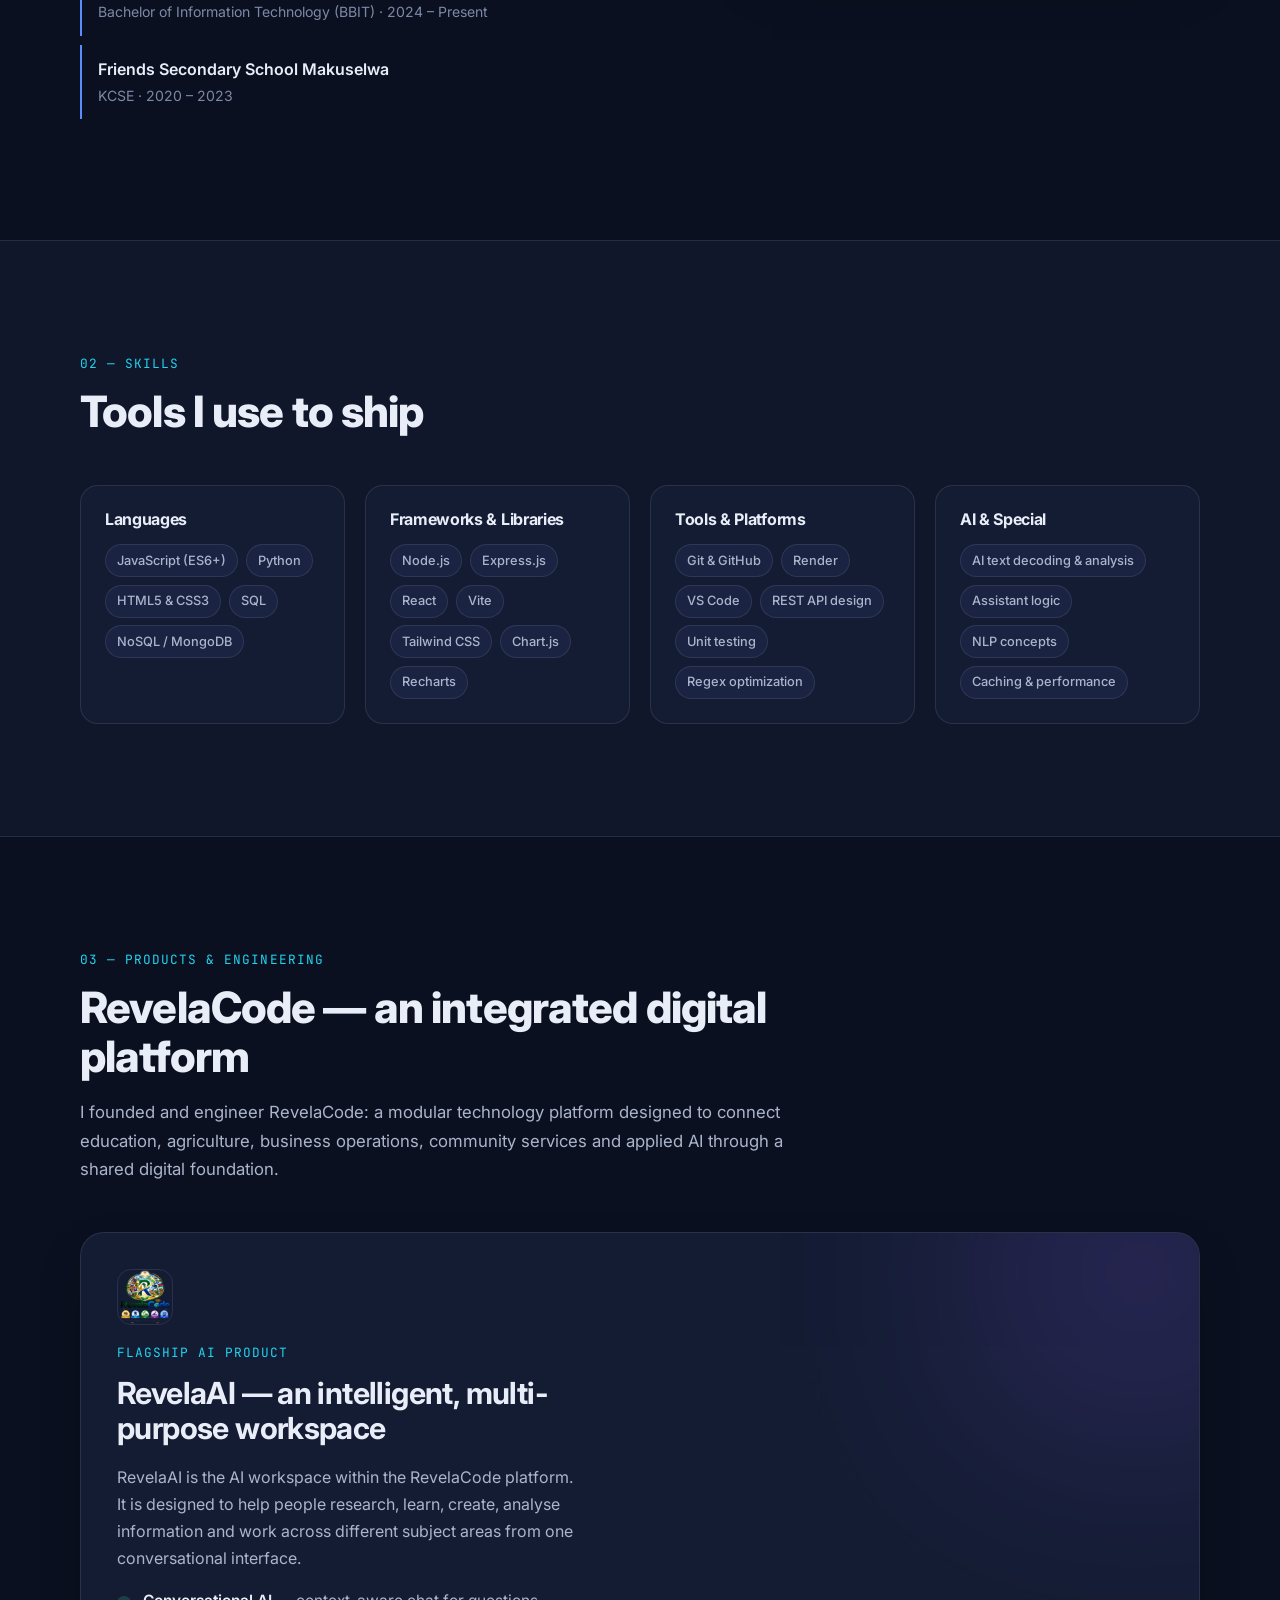
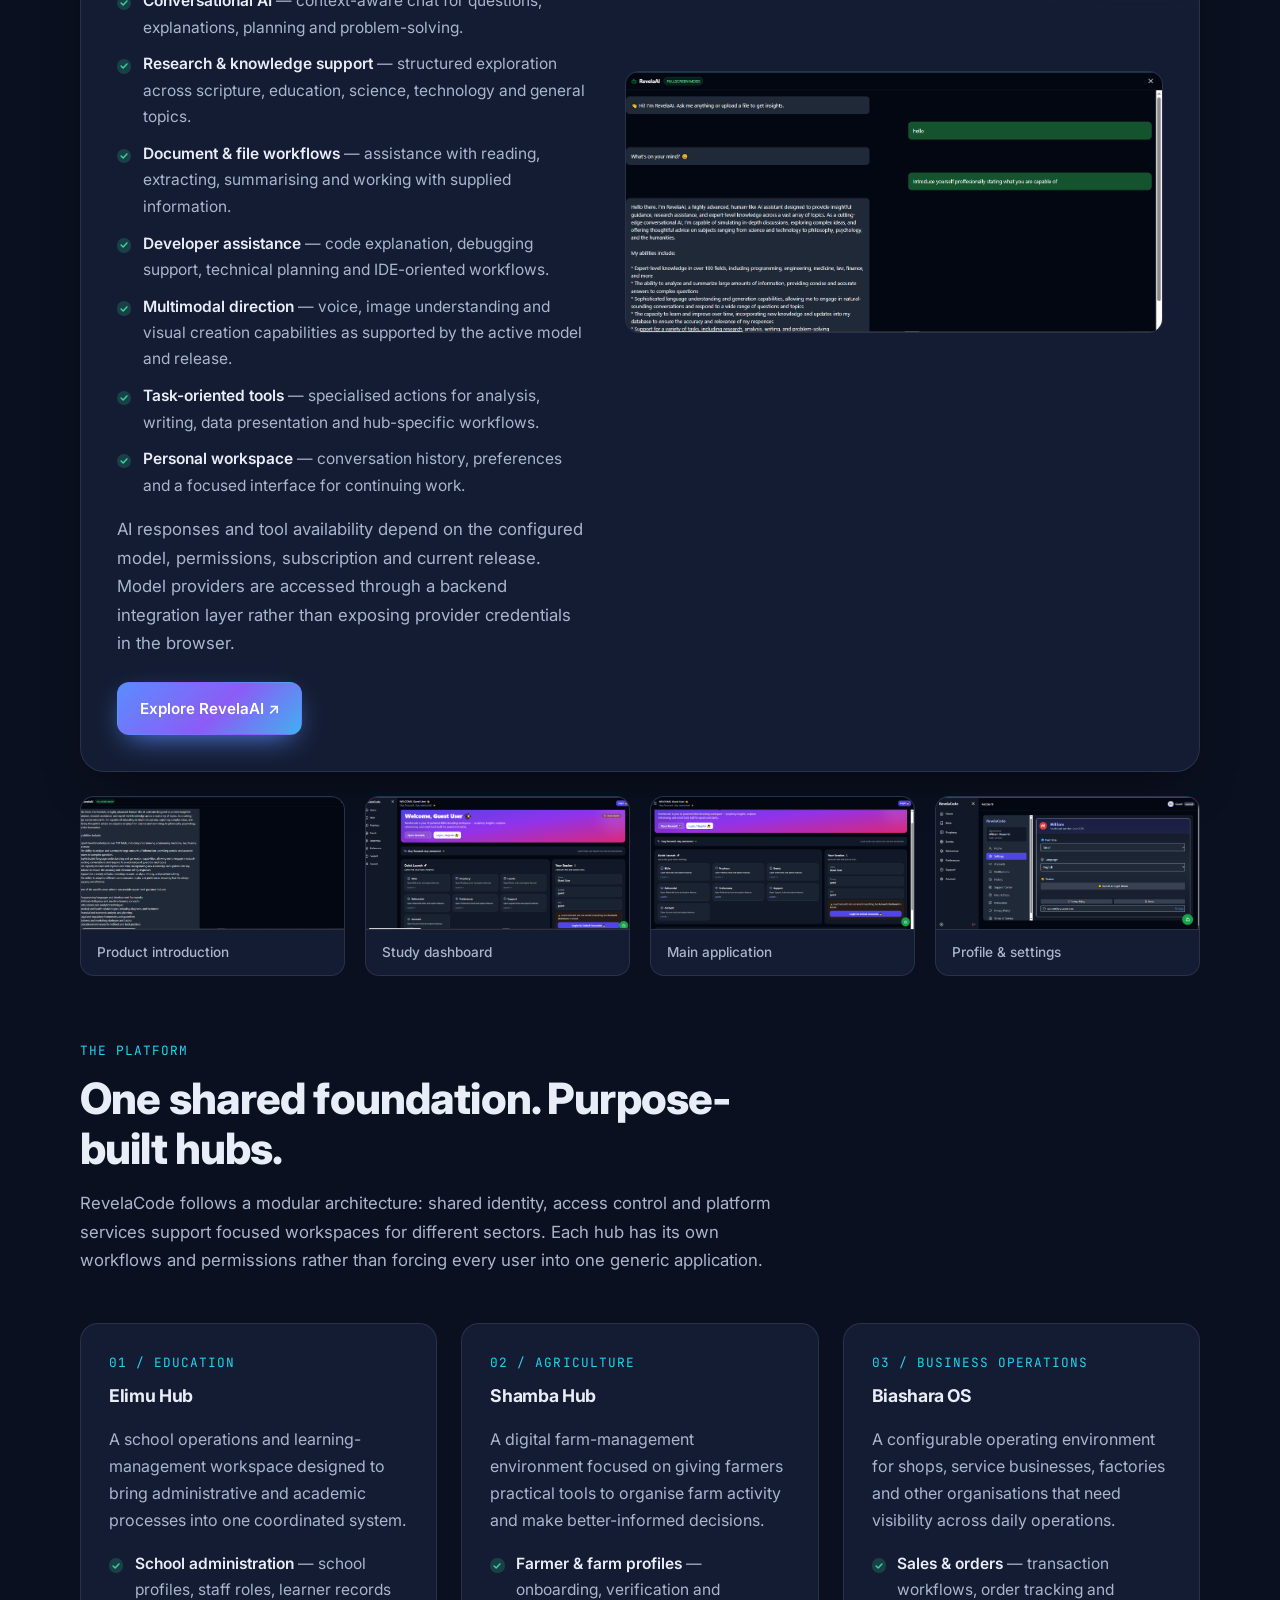
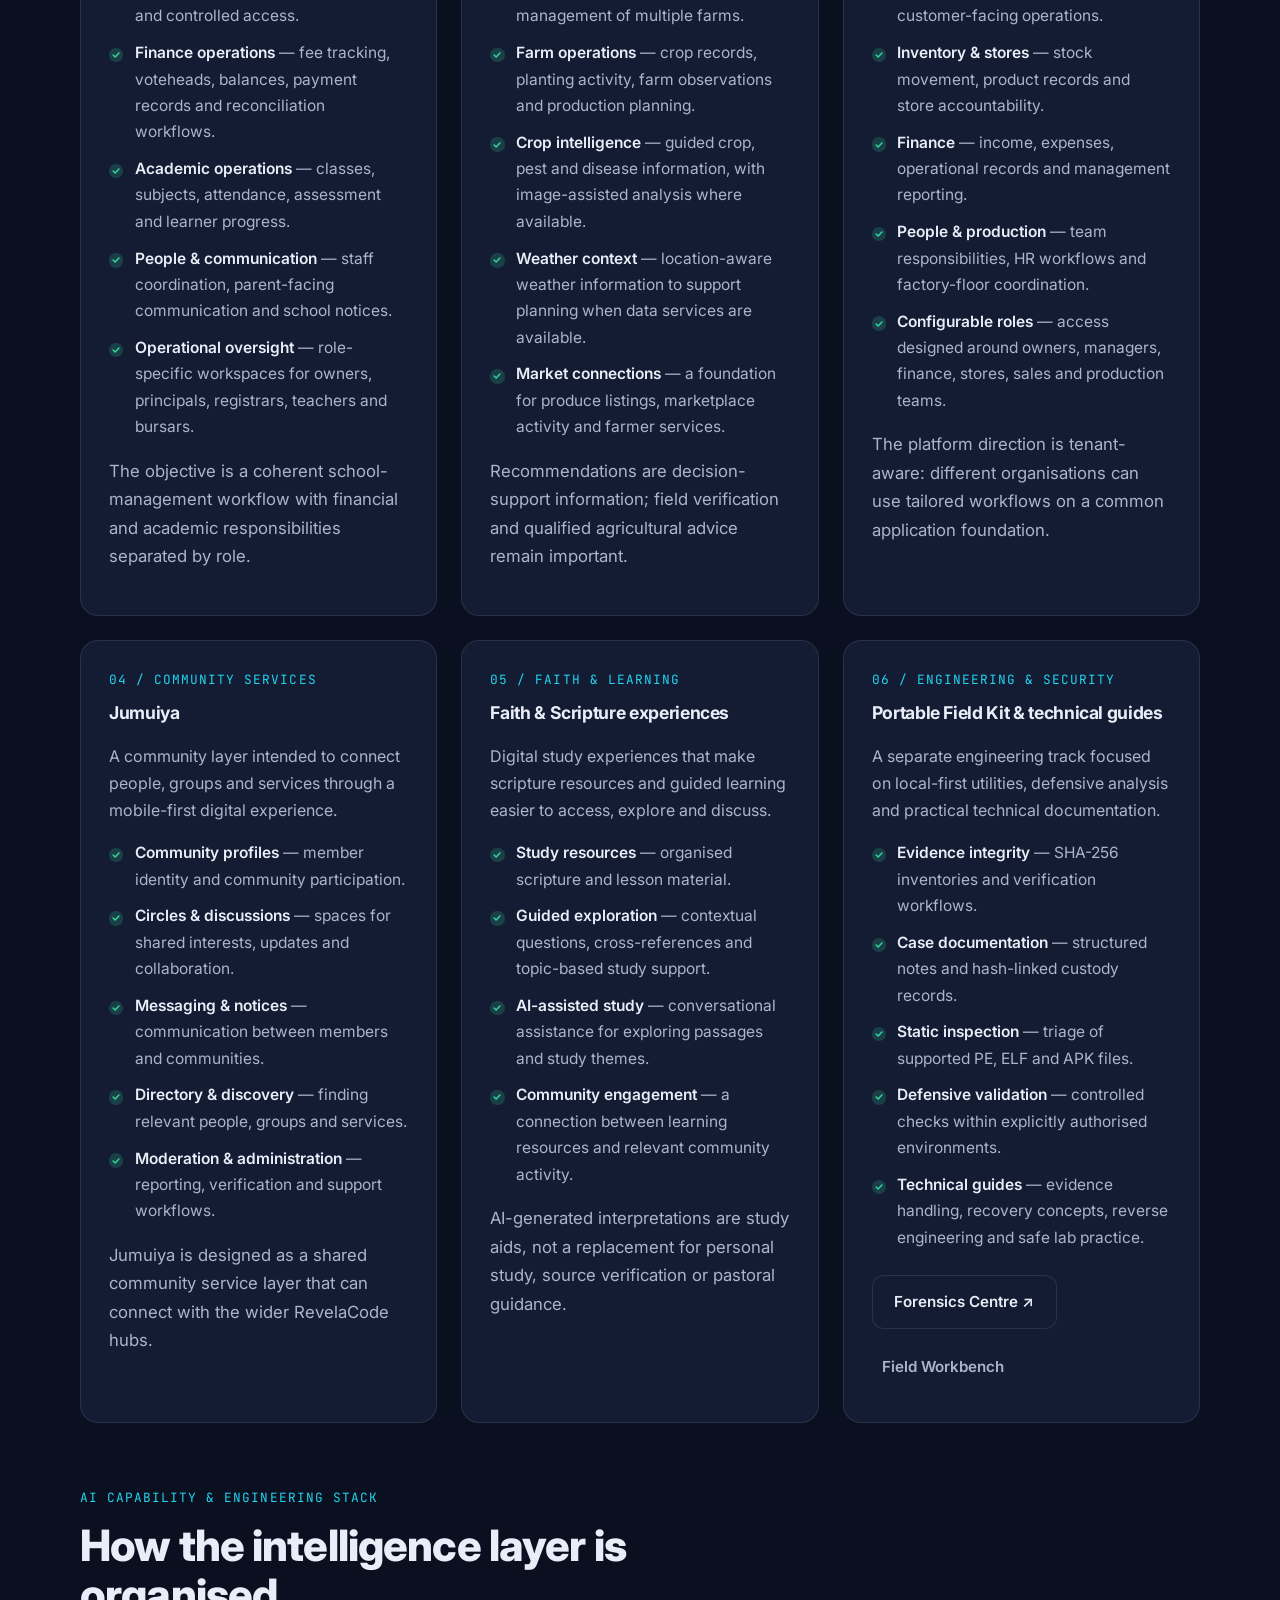
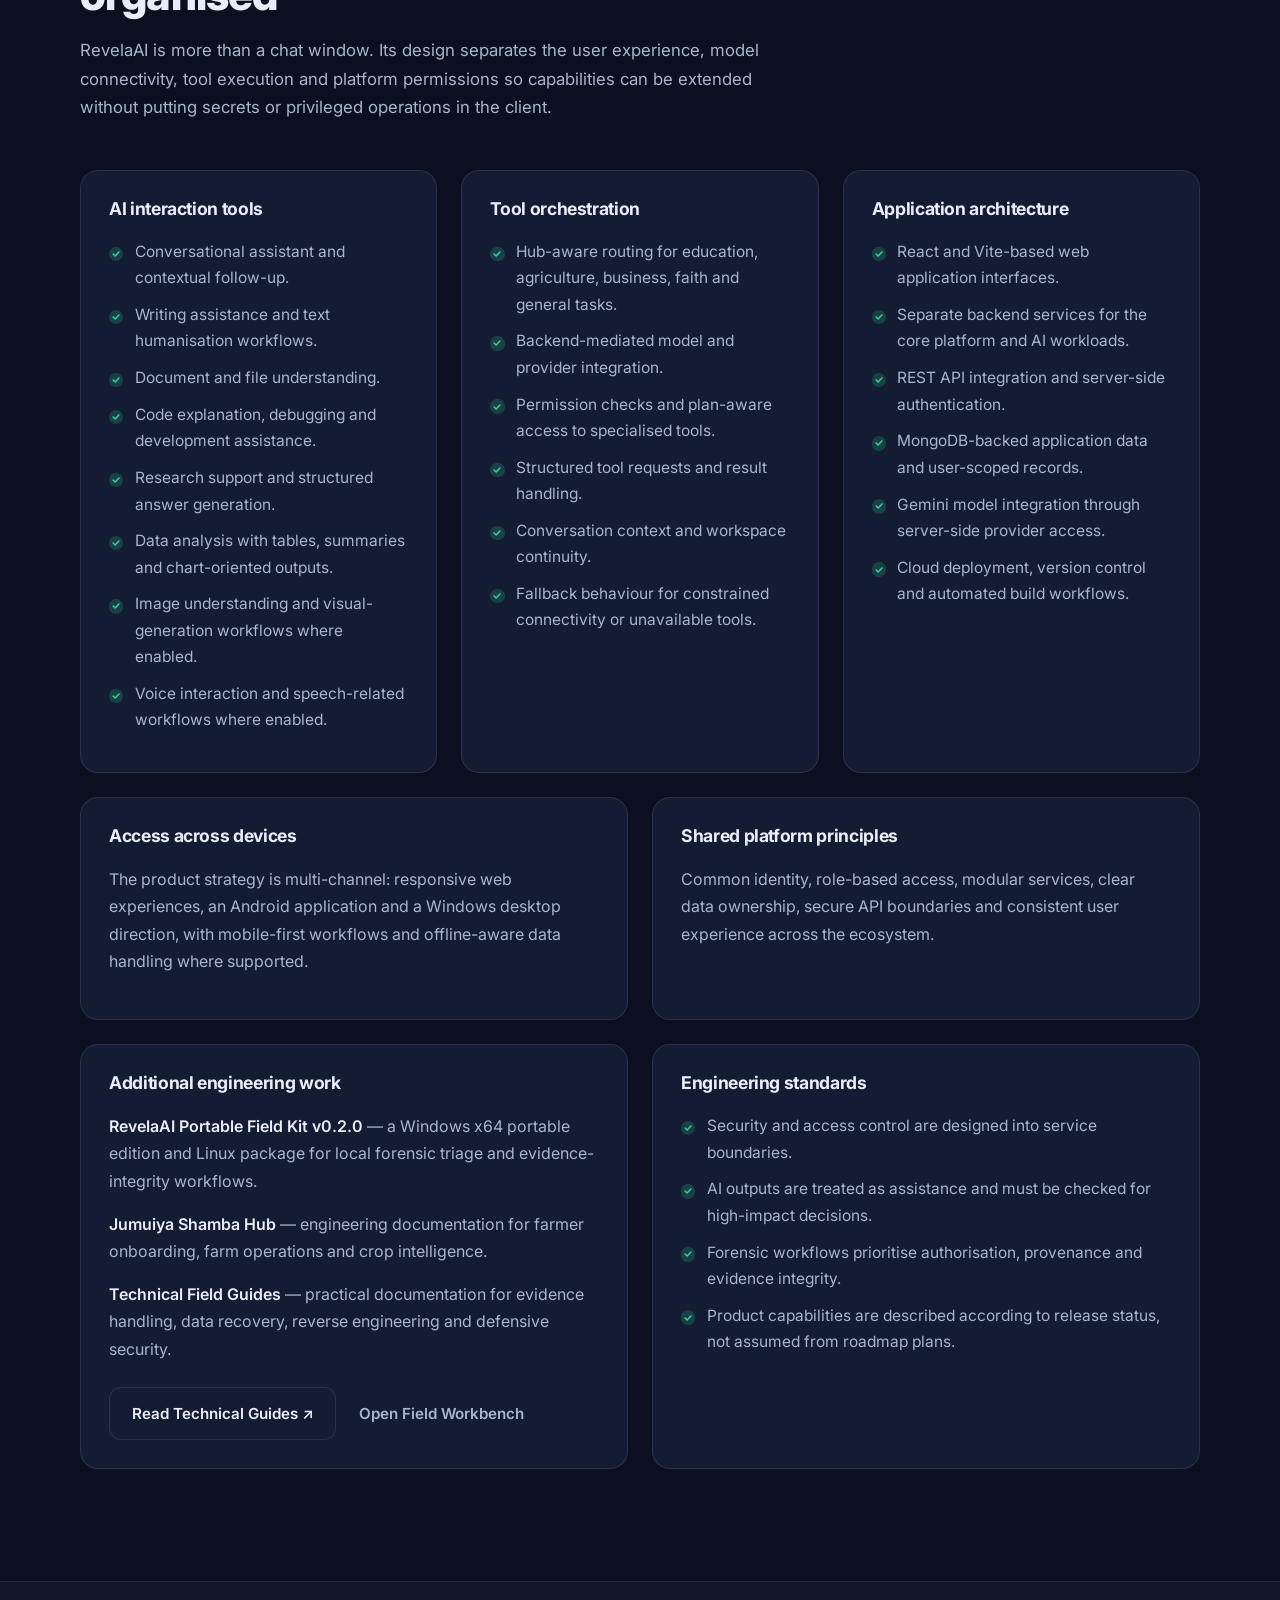
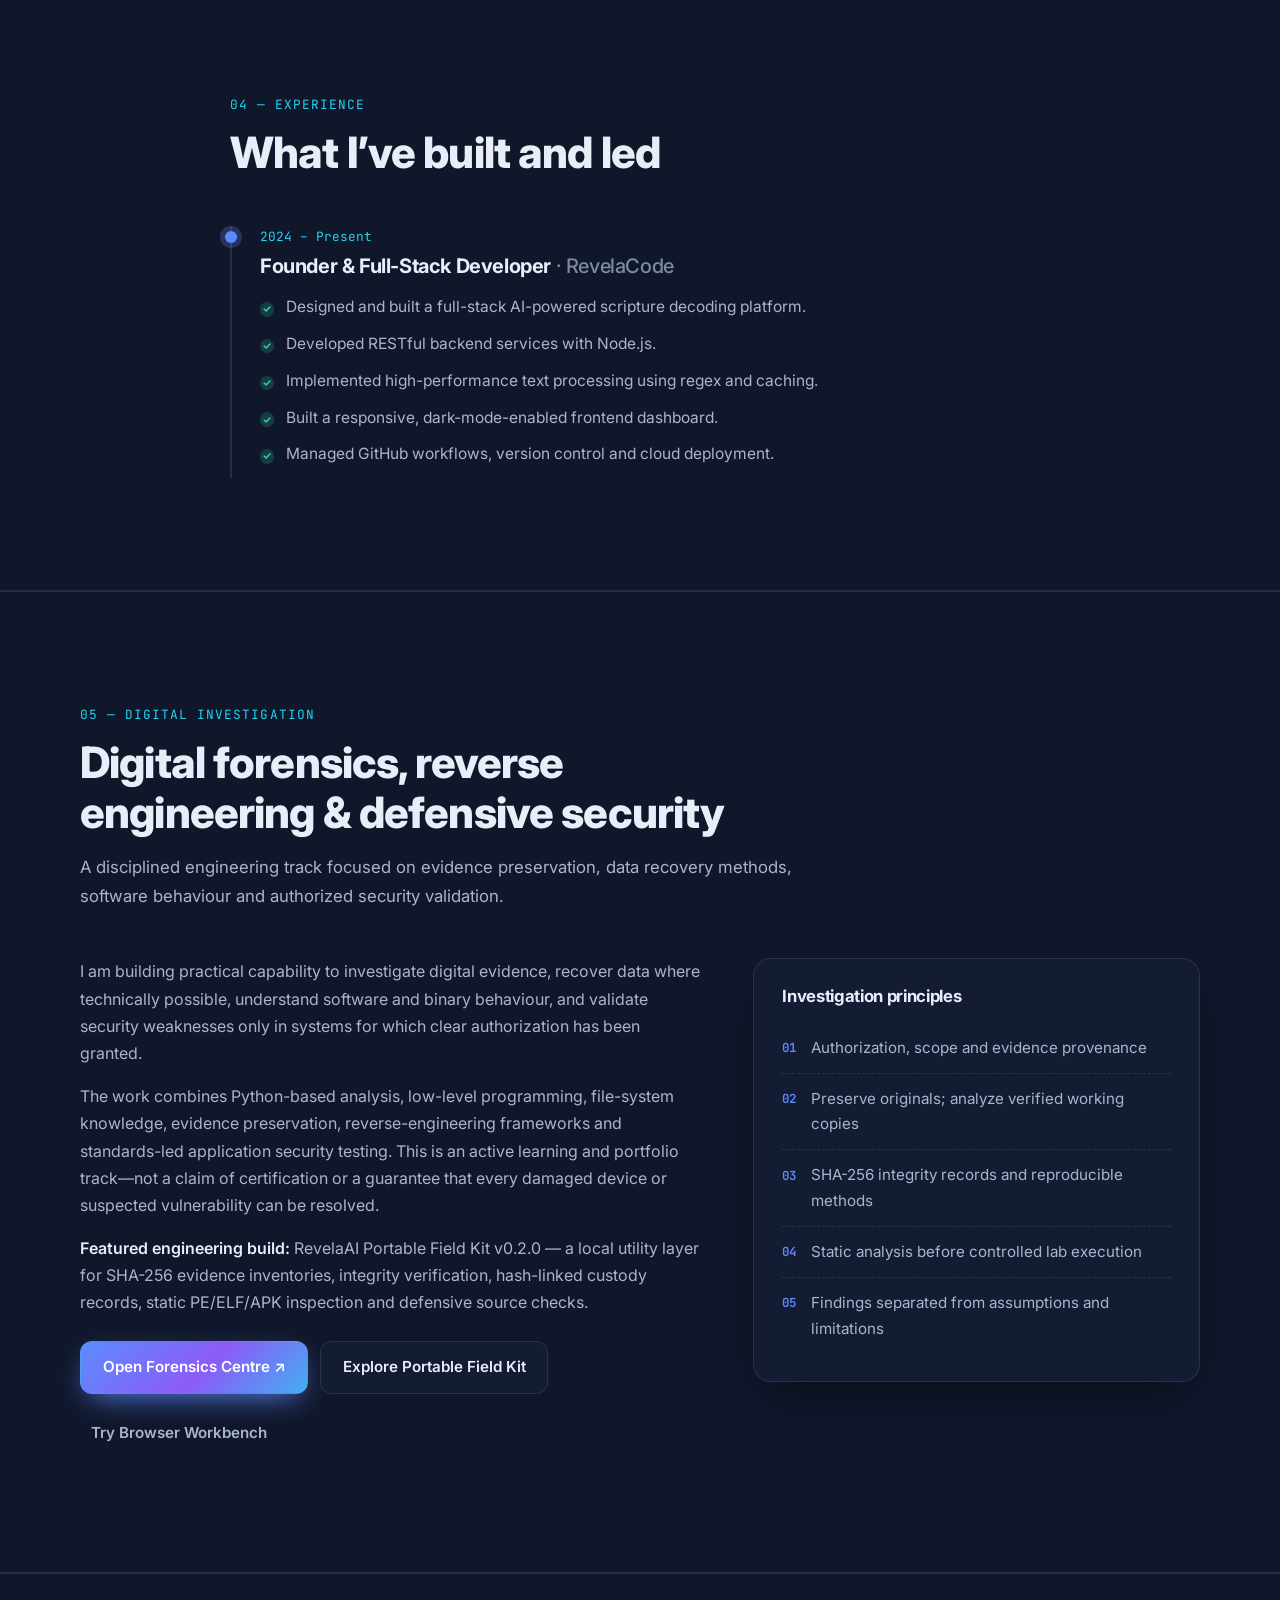
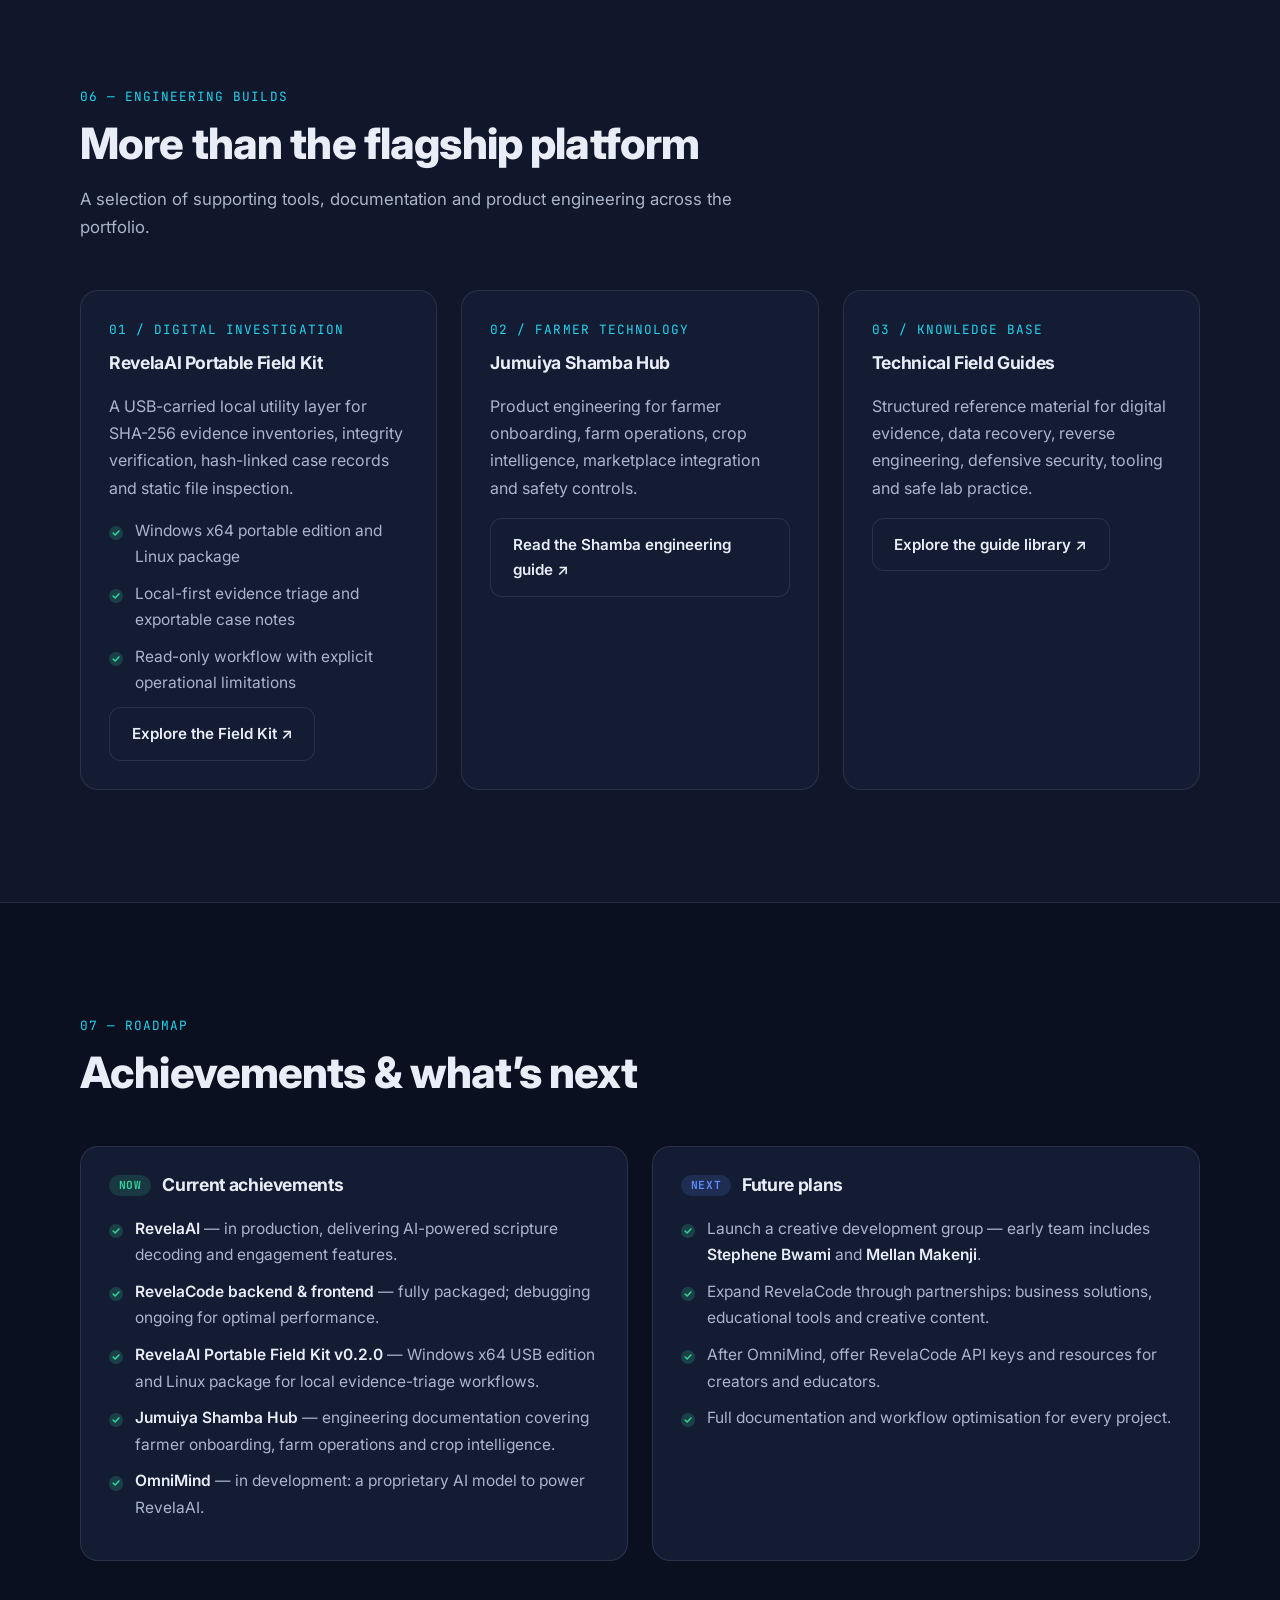
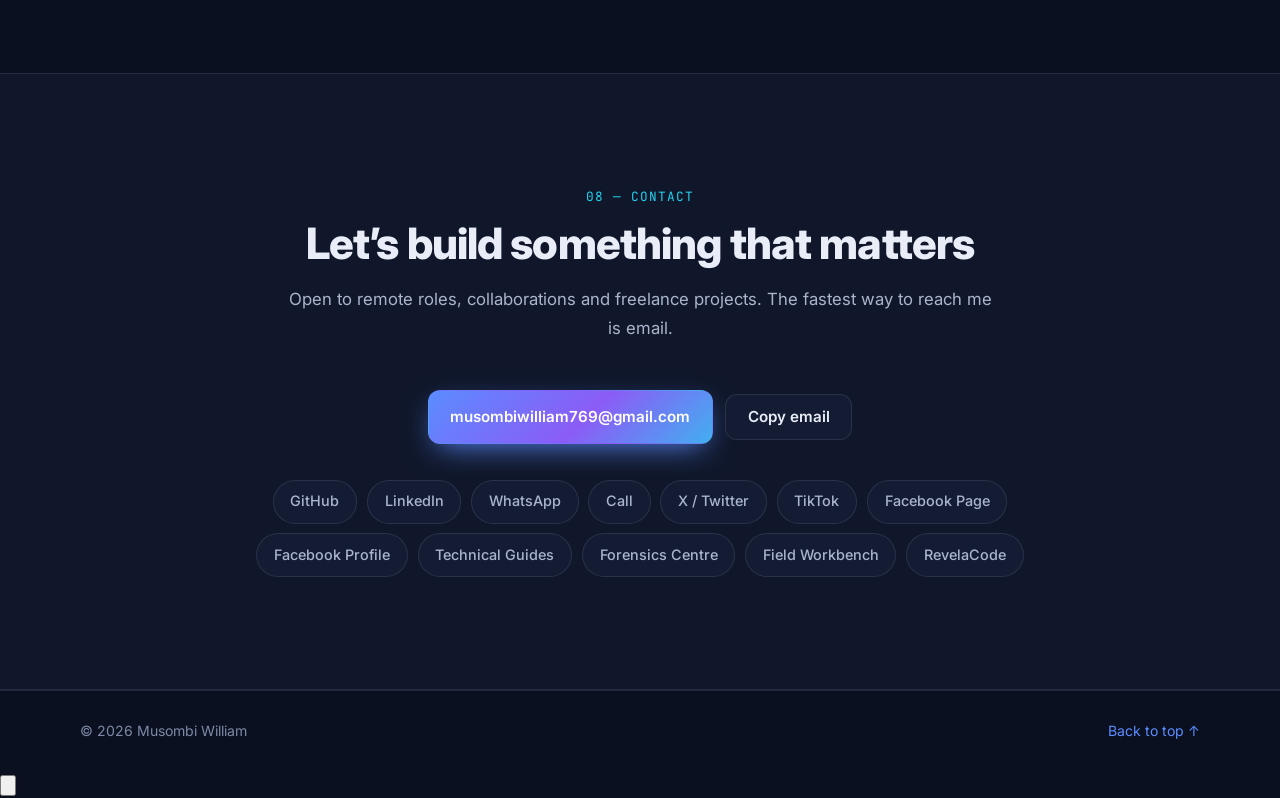
==== commit 58751762: "Update favicon link in index.html" ====
--- a/index.html
+++ b/index.html
@@ -17,7 +17,7 @@
   <meta name="twitter:description" content="Full-stack developer and founder of RevelaCode, building AI-enabled products, practical engineering tools and defensive security workflows.">
   <meta name="twitter:image" content="https://musombi123.github.io/musombiwilliam.github.io/revelaAIdashboard.PNG">
   <meta property="og:image" content="revelaAIdashboard.PNG">
-  <link rel="icon" type="image/png" href="file_00000000d55881f49ab7edd9afa3696c.png">
+  <link rel="icon" type="image/png" href="Musombi William Tech Security Emblem.png">
   <link rel="preconnect" href="https://fonts.googleapis.com">
   <link rel="preconnect" href="https://fonts.gstatic.com" crossorigin>
   <link href="https://fonts.googleapis.com/css2?family=Inter:wght@400;500;600;700;800&family=JetBrains+Mono:wght@400;500&display=swap" rel="stylesheet">
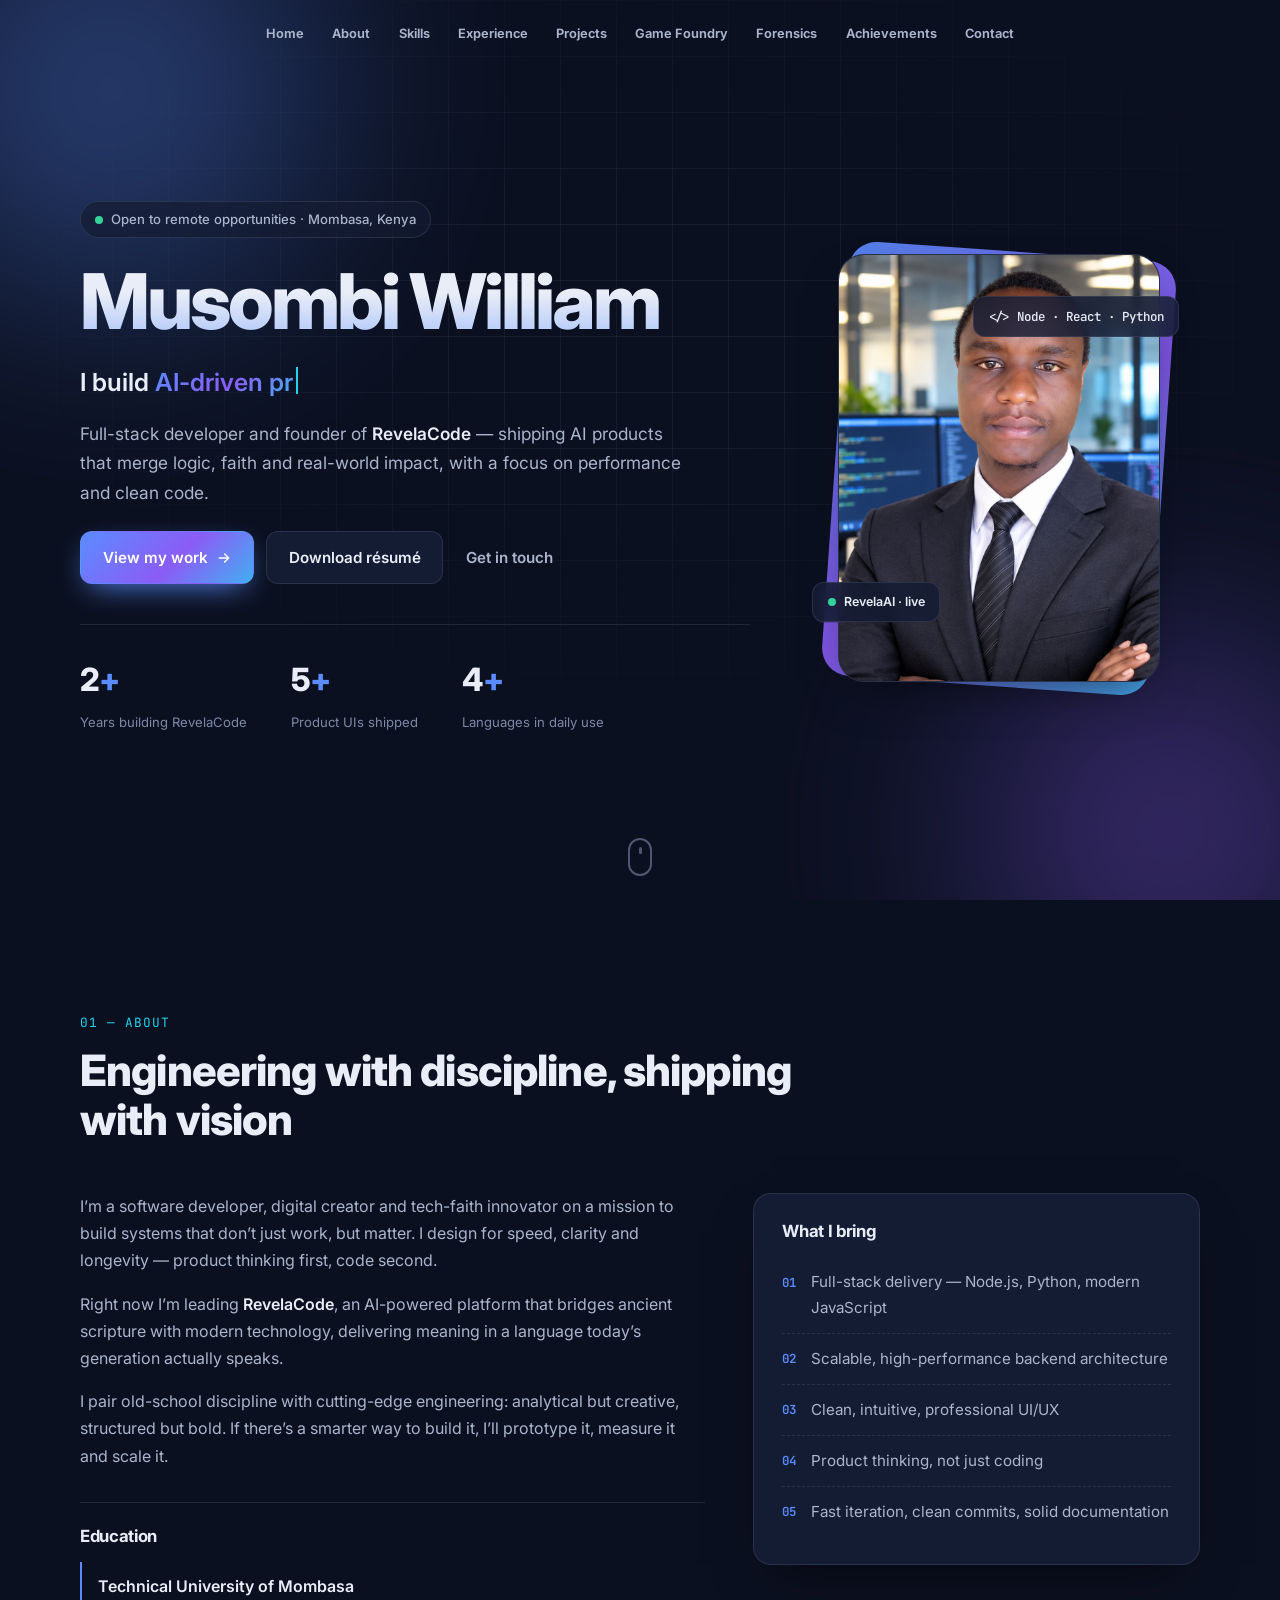
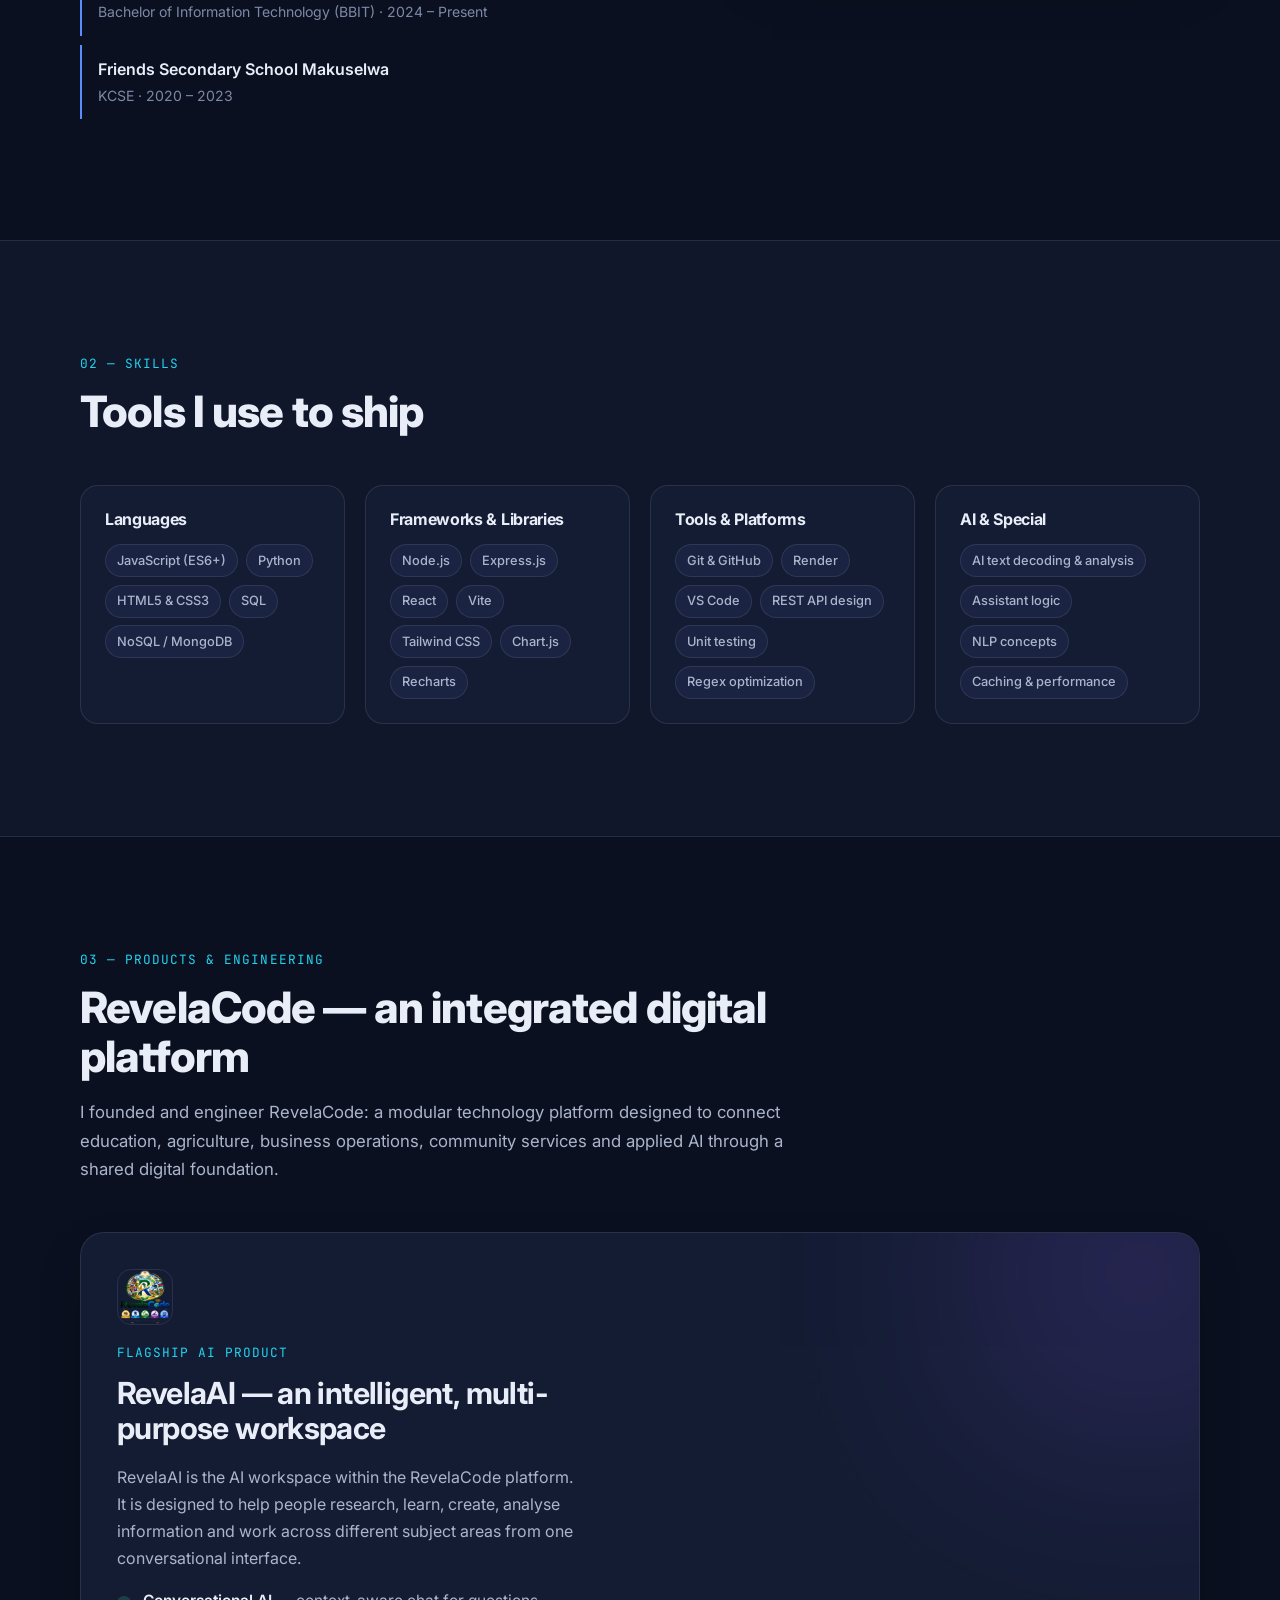
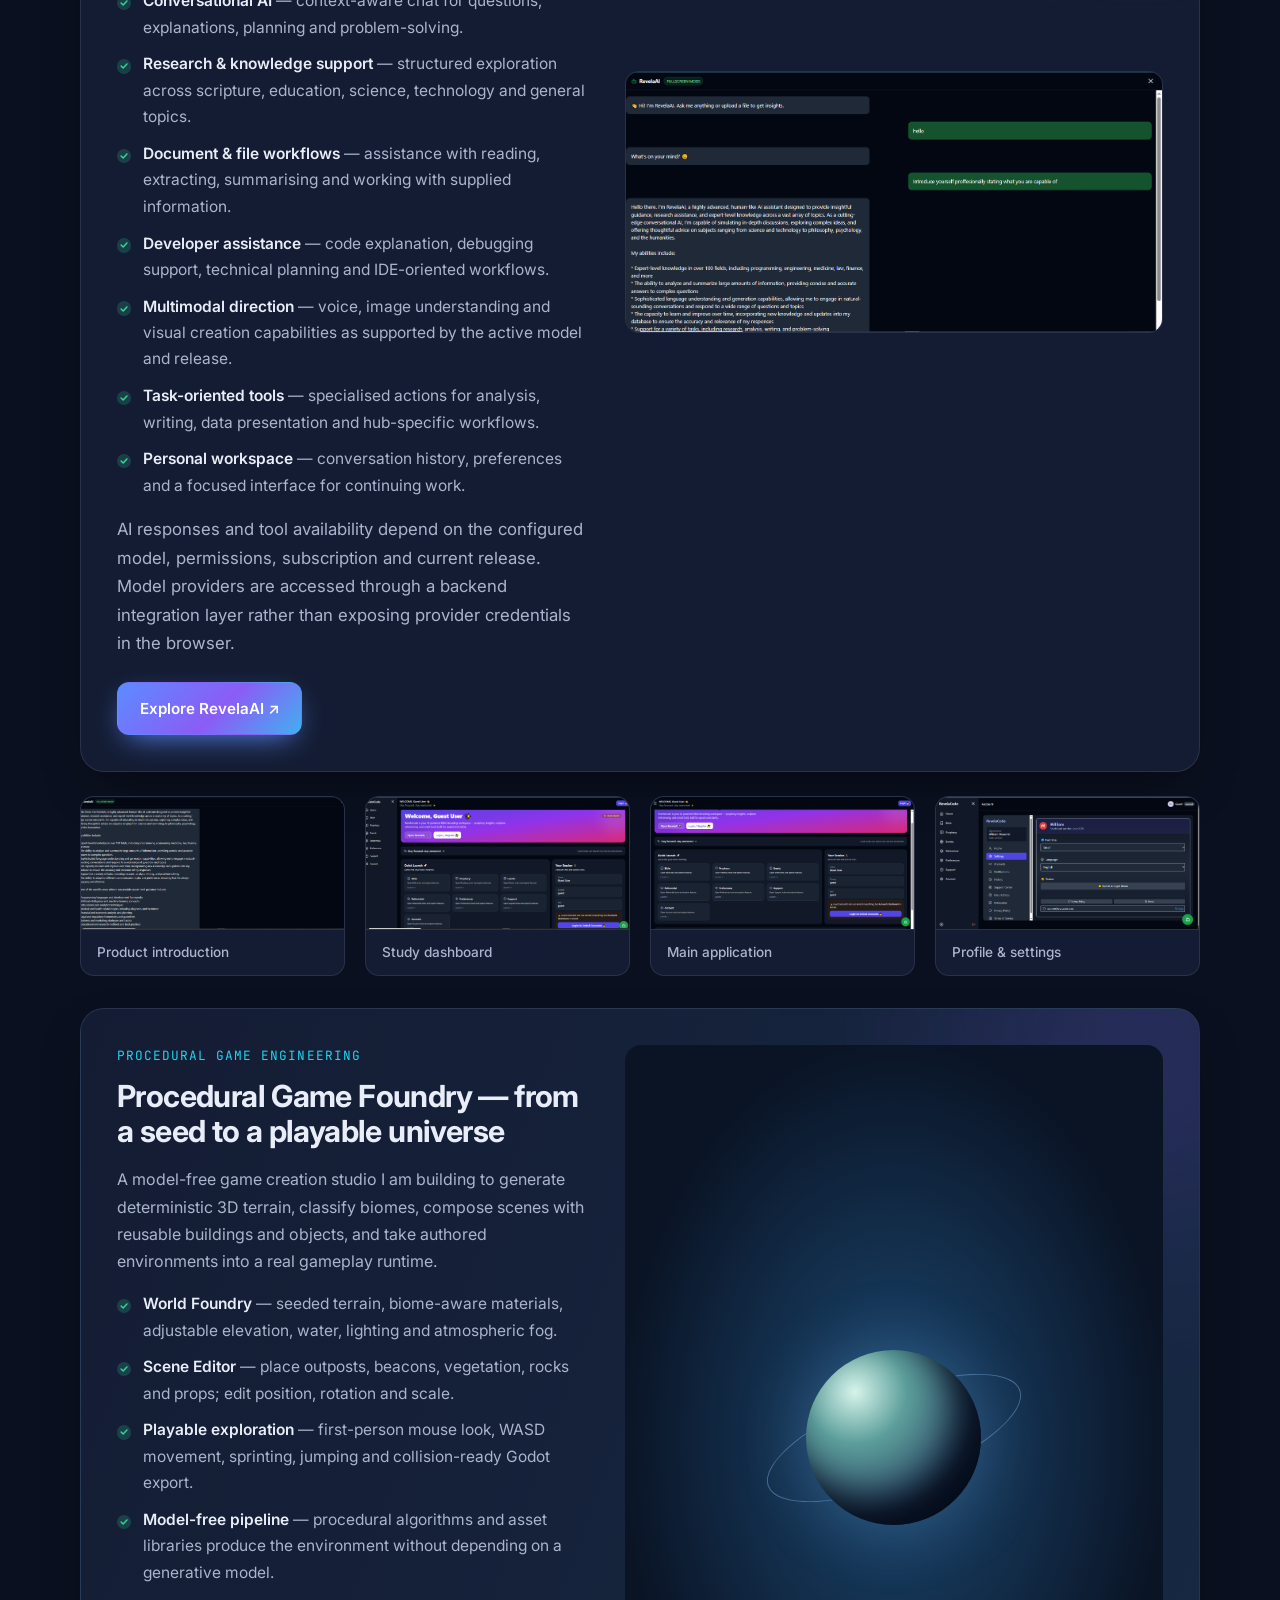
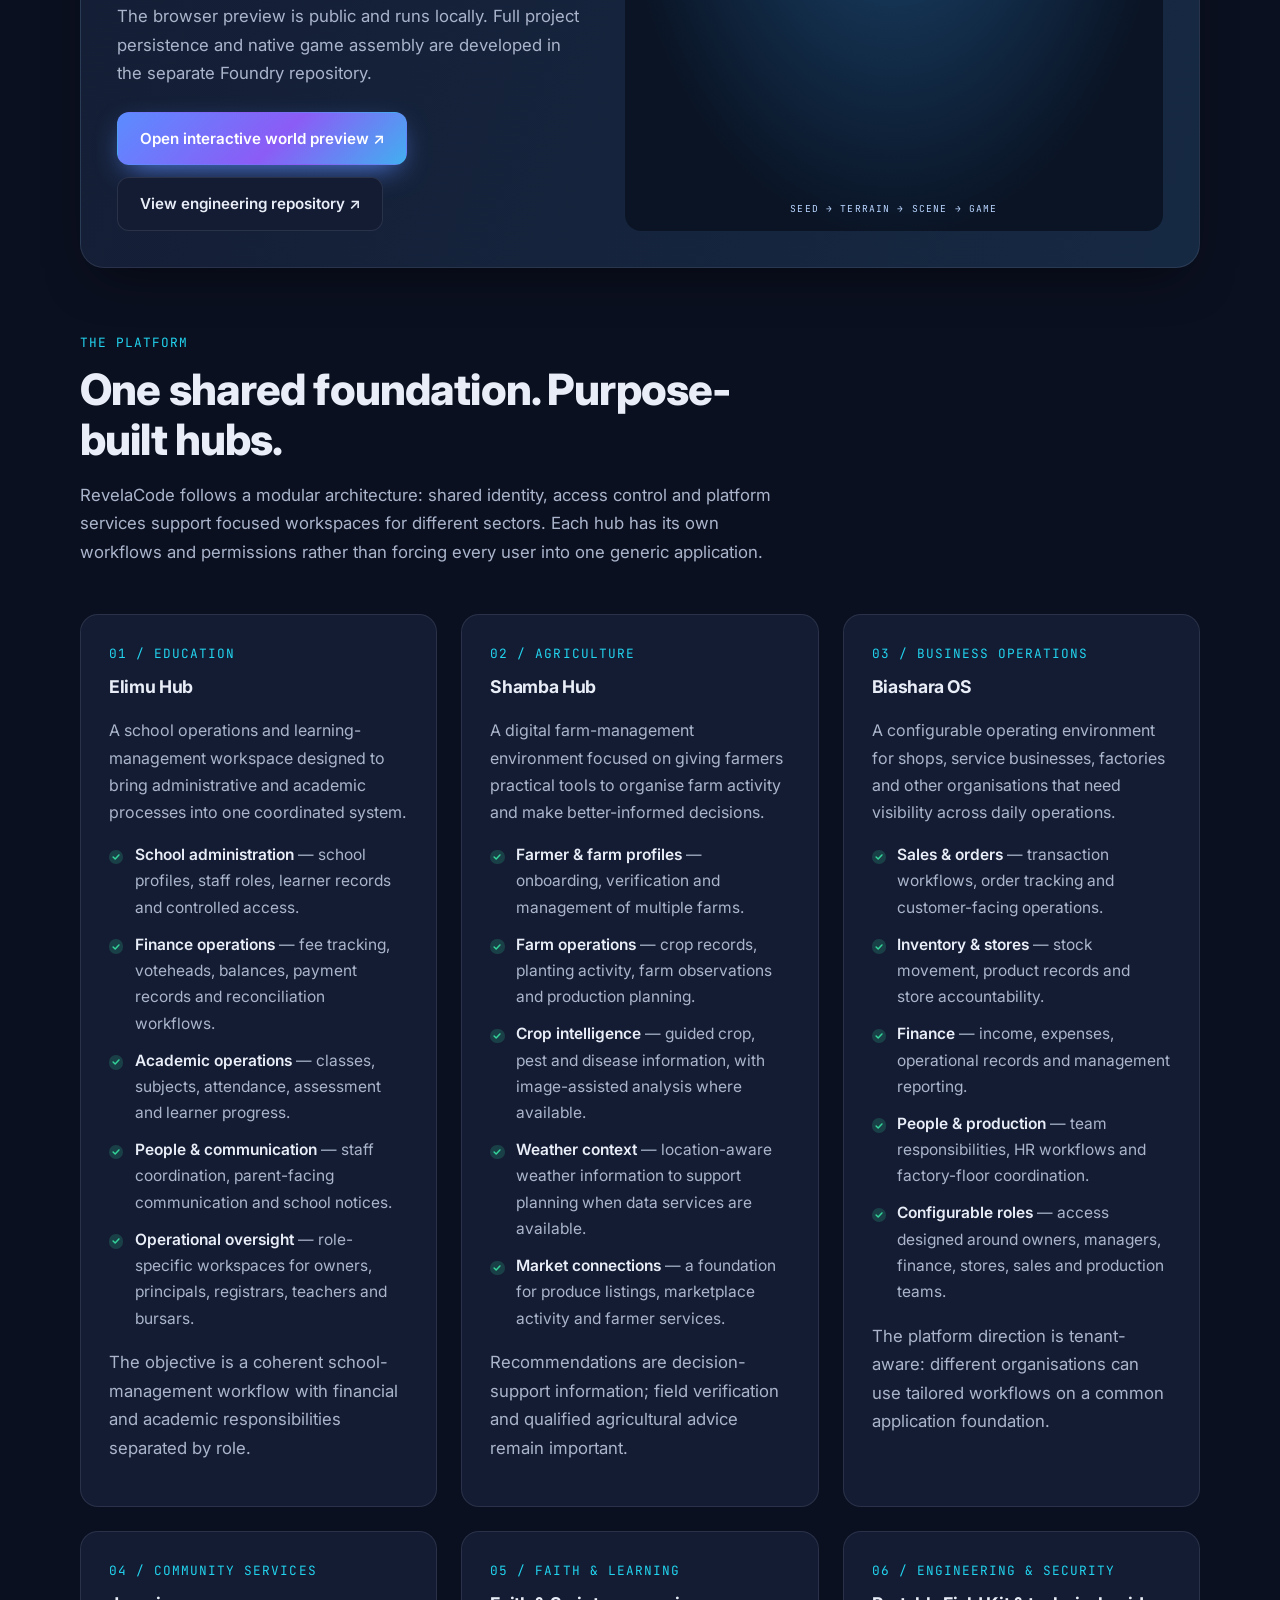
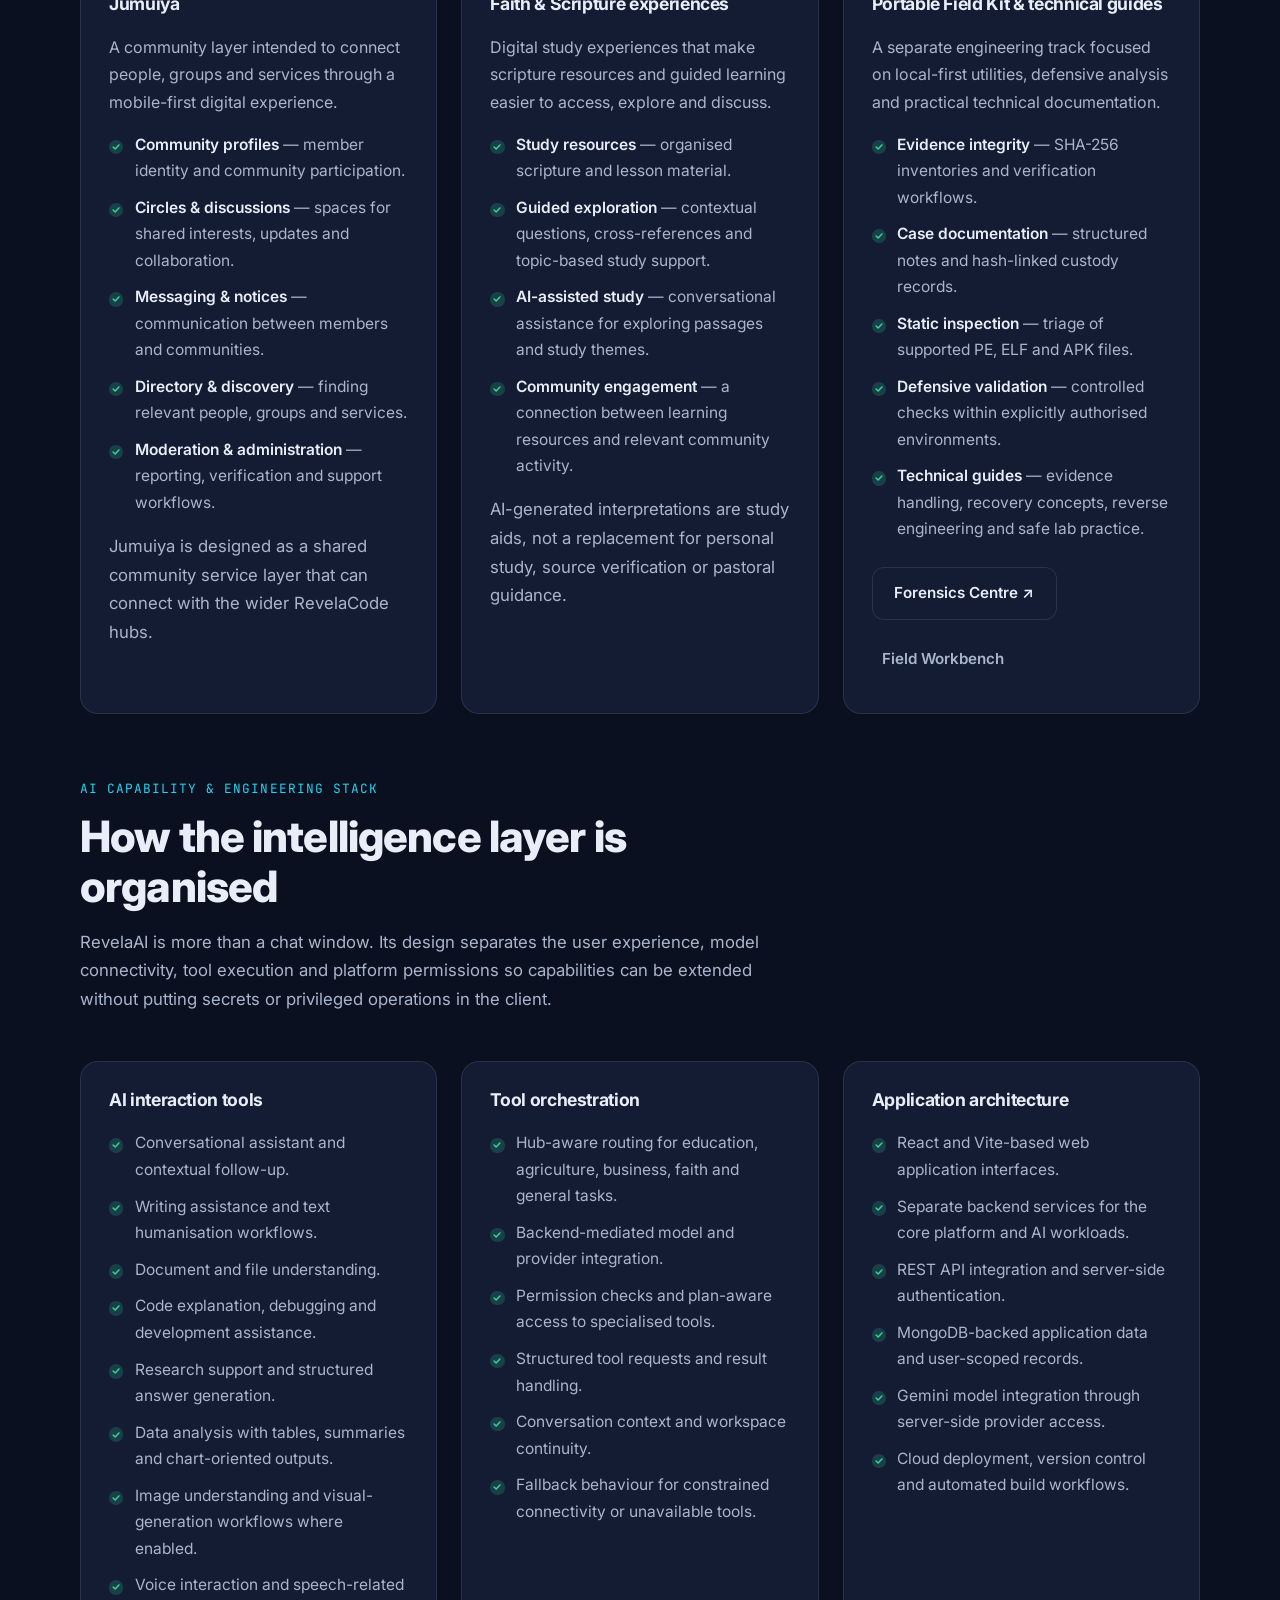
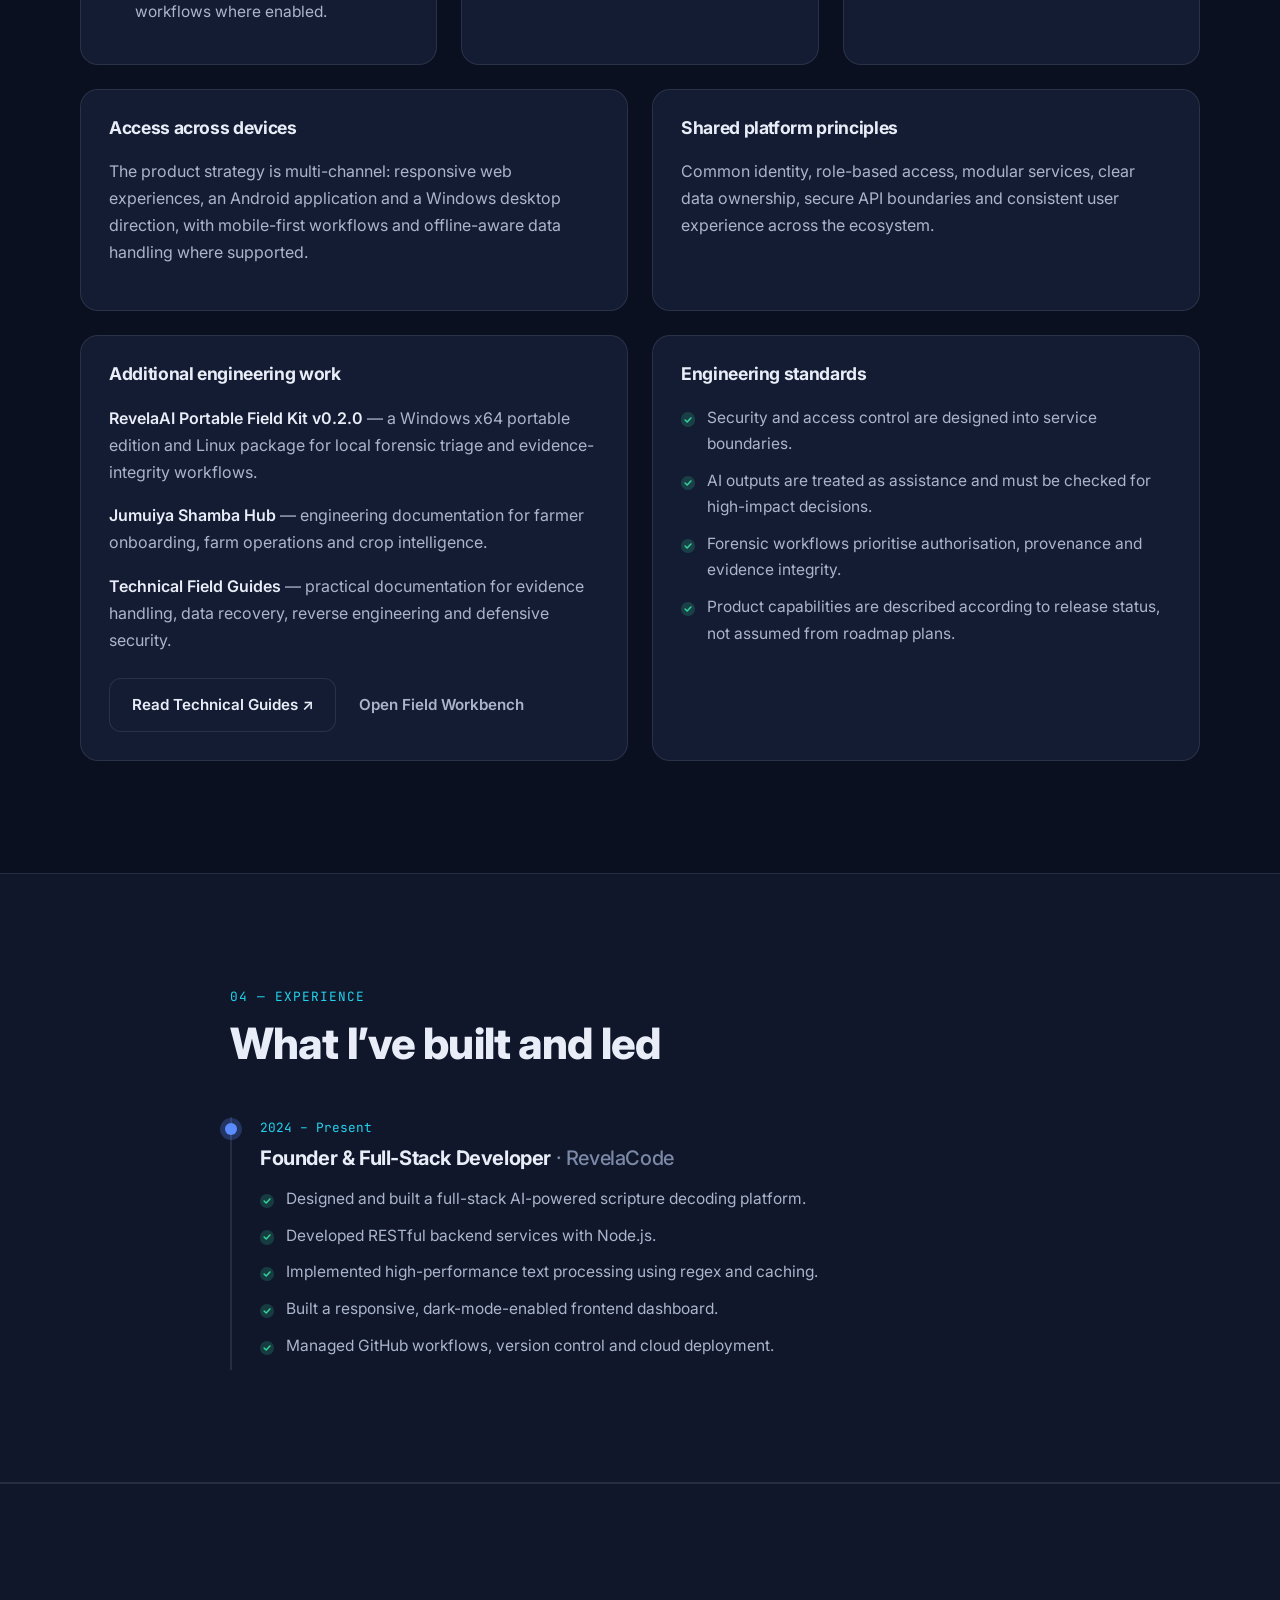
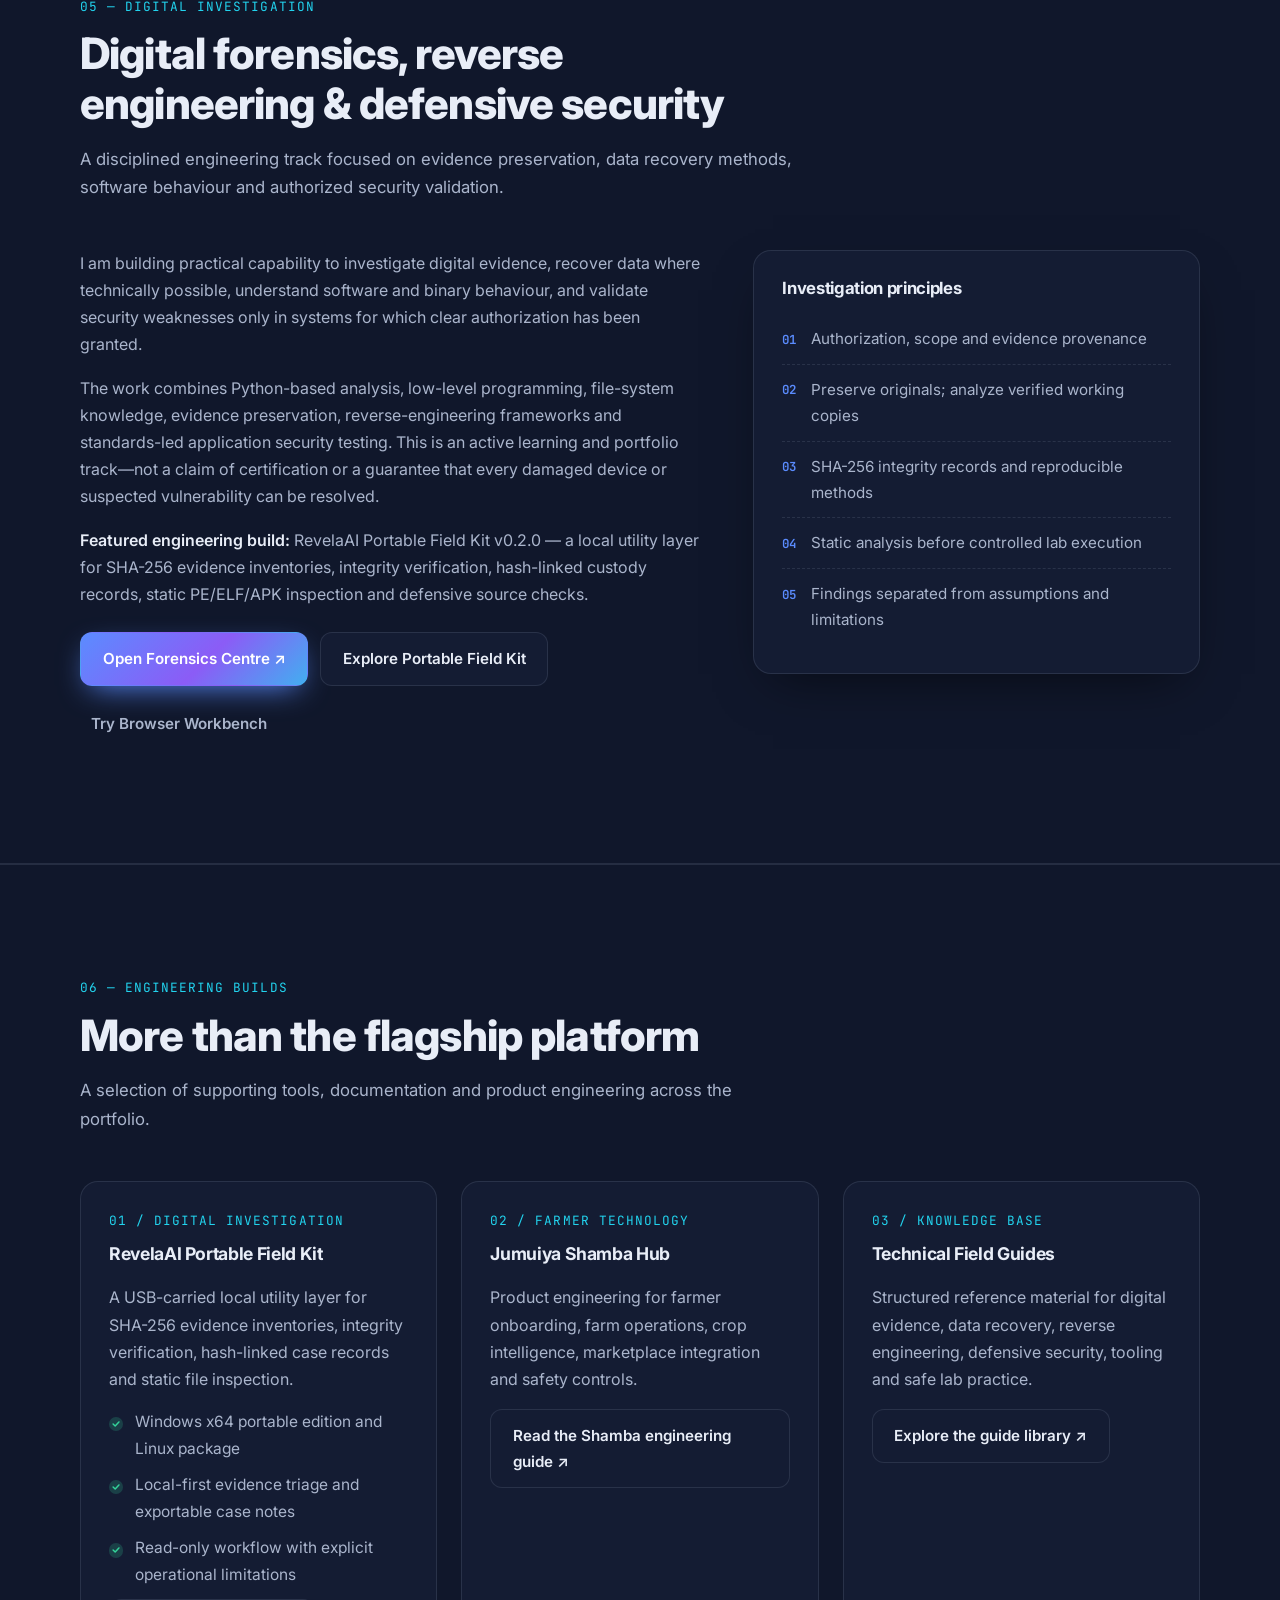
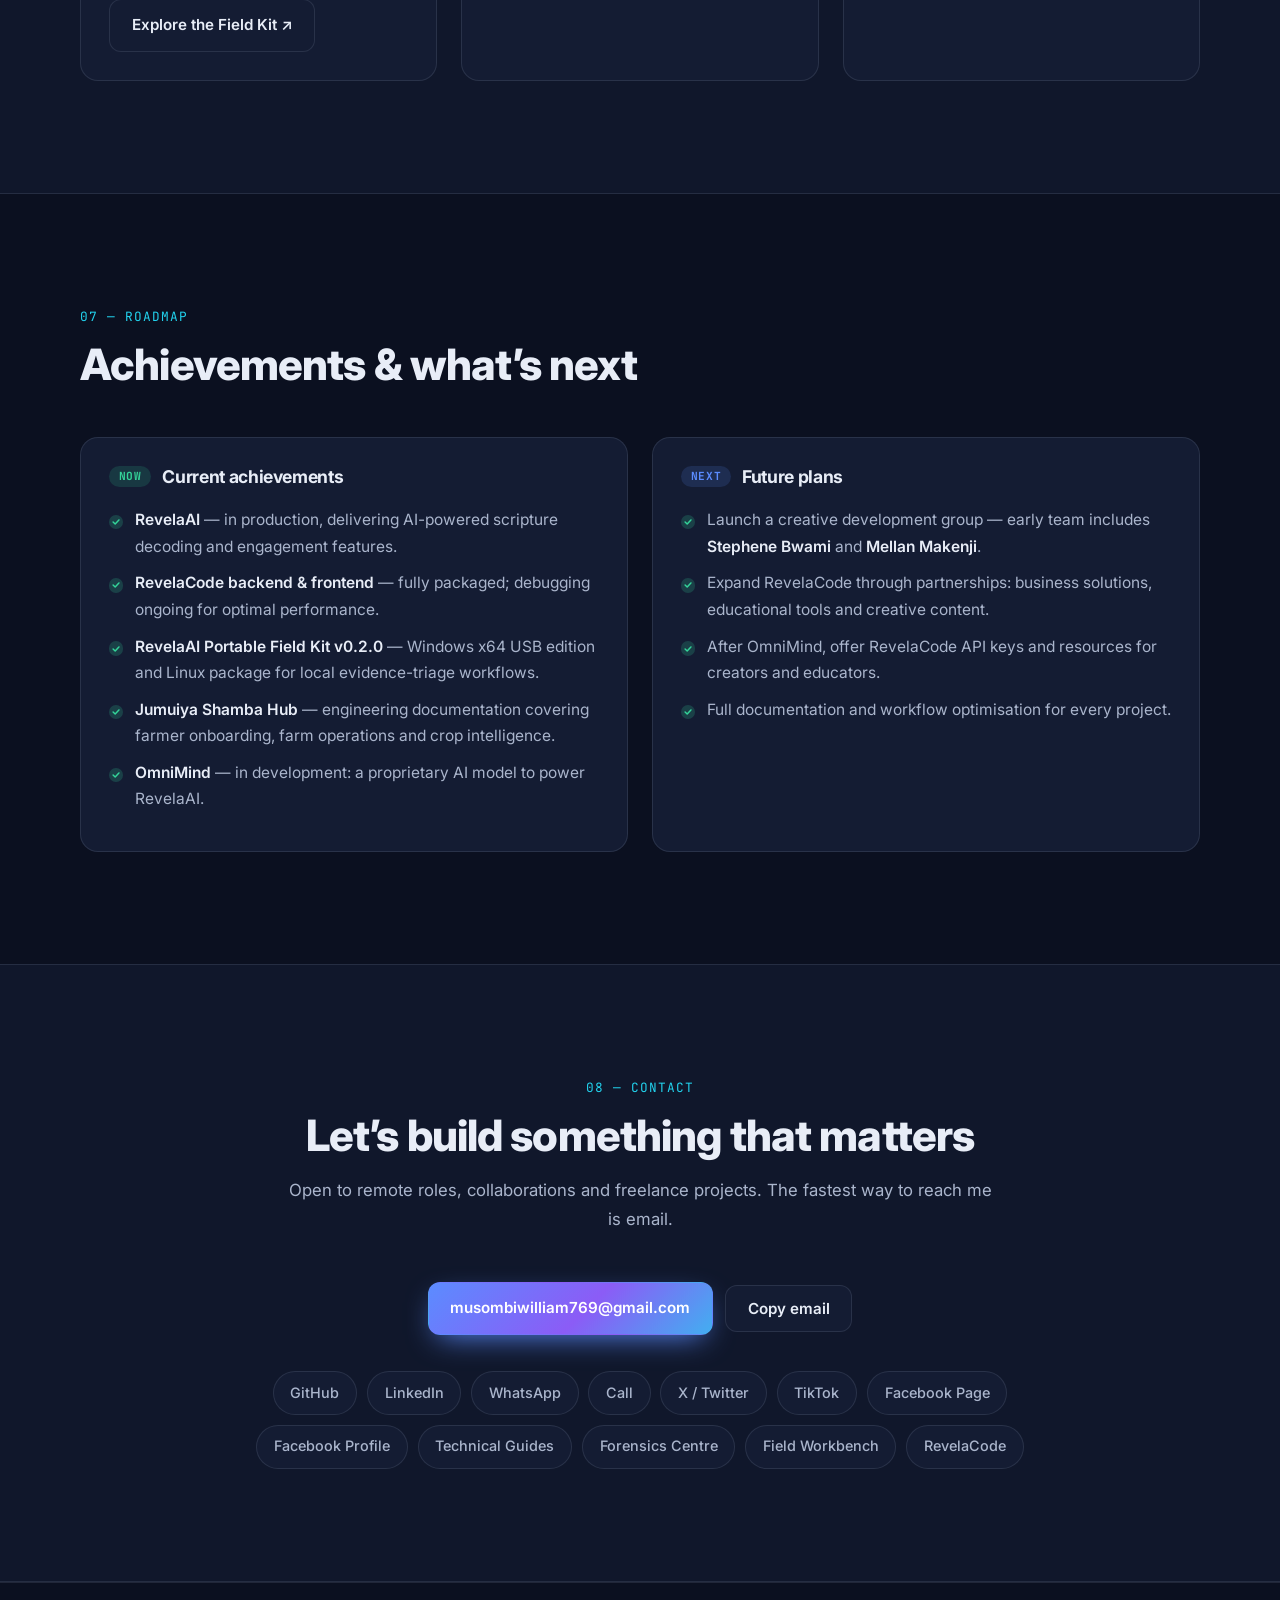
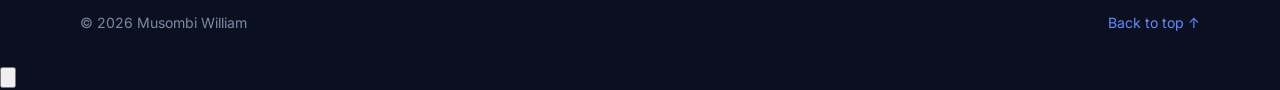
==== commit 308f18a9: "feat: add interactive Procedural Game Foundry portfolio showcase" ====
--- a/index.html
+++ b/index.html
@@ -37,7 +37,7 @@
 <header class="topbar" aria-label="Portfolio navigation">
   <nav id="navlinks" aria-label="Main navigation">
     <a href="#home">Home</a><a href="#about">About</a><a href="#skills">Skills</a>
-    <a href="#experience">Experience</a><a href="#projects">Projects</a>
+    <a href="#experience">Experience</a><a href="#projects">Projects</a><a href="procedural-game-foundry.html">Game Foundry</a>
     <a href="#forensics">Forensics</a><a href="#roadmap">Achievements</a><a href="#contact">Contact</a>
   </nav>
   <button class="icon-btn menu-btn" id="menuBtn" type="button" aria-label="Open navigation menu" aria-expanded="false" aria-controls="navlinks">
@@ -160,7 +160,37 @@
         <button class="shot reveal" type="button" data-full="settings.PNG" data-cap="Account profile and settings"><img src="settings.PNG" width="1200" height="605" alt="Account profile and settings" loading="lazy"><span>Profile &amp; settings</span></button>
       </div>
 
-      <header class="sec-head reveal" style="margin-top:4rem">
+      
+      <article class="feature reveal pgf-project-feature">
+        <div class="feature-copy">
+          <p class="kicker">PROCEDURAL GAME ENGINEERING</p>
+          <h3>Procedural Game Foundry — from a seed to a playable universe</h3>
+          <p>A model-free game creation studio I am building to generate deterministic 3D terrain, classify biomes, compose scenes with reusable buildings and objects, and take authored environments into a real gameplay runtime.</p>
+          <ul class="ticks">
+            <li><b>World Foundry</b> — seeded terrain, biome-aware materials, adjustable elevation, water, lighting and atmospheric fog.</li>
+            <li><b>Scene Editor</b> — place outposts, beacons, vegetation, rocks and props; edit position, rotation and scale.</li>
+            <li><b>Playable exploration</b> — first-person mouse look, WASD movement, sprinting, jumping and collision-ready Godot export.</li>
+            <li><b>Model-free pipeline</b> — procedural algorithms and asset libraries produce the environment without depending on a generative model.</li>
+          </ul>
+          <p class="sub">The browser preview is public and runs locally. Full project persistence and native game assembly are developed in the separate Foundry repository.</p>
+          <div class="cta">
+            <a class="btn primary" href="procedural-game-foundry.html#preview">Open interactive world preview ↗</a>
+            <a class="btn ghost" href="https://github.com/musombi123/Procedural-Game-Foundry">View engineering repository ↗</a>
+          </div>
+        </div>
+        <div class="pgf-feature-art" role="img" aria-label="Procedurally generated alien planet terrain preview">
+          <span class="pgf-orbit"></span><span class="pgf-world"></span><span class="pgf-world-caption">SEED → TERRAIN → SCENE → GAME</span>
+        </div>
+      </article>
+      <style>
+        .pgf-project-feature{margin-top:2rem;position:relative;overflow:hidden;background:linear-gradient(110deg,var(--surface),#162943)}
+        .pgf-feature-art{position:relative;align-self:stretch;min-height:250px;display:grid;place-items:center;overflow:hidden;border-radius:16px;background:radial-gradient(ellipse at center,#1b4770,#0a1425 72%)}
+        .pgf-world{position:relative;width:175px;height:175px;border-radius:50%;background:radial-gradient(circle at 28% 24%,#d6f4ea,#5c9e9b 28%,#32526e 63%,#10182b 80%);box-shadow:0 0 70px #69a9db55,inset -23px -24px 35px #060e1d}
+        .pgf-orbit{position:absolute;width:270px;height:90px;border:1px solid #8ebfff66;border-radius:50%;transform:rotate(-21deg)}
+        .pgf-world-caption{position:absolute;bottom:1rem;color:#b9d5ff;font: .6rem 'JetBrains Mono',monospace;letter-spacing:.12em}
+        @media(max-width:760px){.pgf-feature-art{min-height:190px}}
+      </style>
+<header class="sec-head reveal" style="margin-top:4rem">
         <p class="kicker">THE PLATFORM</p>
         <h2>One shared foundation. Purpose-built hubs.</h2>
         <p class="sub">RevelaCode follows a modular architecture: shared identity, access control and platform services support focused workspaces for different sectors. Each hub has its own workflows and permissions rather than forcing every user into one generic application.</p>
--- a/stylesheet.css
+++ b/stylesheet.css
@@ -746,3 +746,929 @@
     scroll-behavior:auto!important;
   }
 }
+
+
+/* =========================================================
+   STANDALONE FIELD WORKBENCH
+   The browser Field Workbench has its own page shell and
+   component names. Keep these rules scoped so the shared
+   portfolio and the Forensics Centre retain their layouts.
+   ========================================================= */
+
+.fieldkit-page {
+  --fieldkit-panel: color-mix(in srgb,var(--surface) 94%,var(--bg));
+  --fieldkit-panel-soft: color-mix(in srgb,var(--surface-2) 82%,var(--bg));
+  --fieldkit-accent-line: color-mix(in srgb,var(--accent) 32%,var(--line));
+  min-height:100vh;
+  background:
+    radial-gradient(ellipse at 8% 4%,color-mix(in srgb,var(--accent) 7%,transparent),transparent 34rem),
+    var(--bg);
+  color:var(--text-2);
+}
+
+.fieldkit-page .fieldkit-hero {
+  position:relative;
+  isolation:isolate;
+  min-height:560px;
+  overflow:hidden;
+  padding:0 1.25rem clamp(3.5rem,8vw,6rem);
+  border-bottom:1px solid var(--line);
+  background:
+    radial-gradient(ellipse at 16% 18%,color-mix(in srgb,var(--accent) 22%,transparent),transparent 38%),
+    radial-gradient(ellipse at 88% 30%,color-mix(in srgb,var(--accent-2) 20%,transparent),transparent 34%),
+    linear-gradient(155deg,var(--bg),var(--bg-2) 72%,var(--bg));
+}
+
+.fieldkit-page .fieldkit-hero::before {
+  content:"";
+  position:absolute;
+  inset:0;
+  z-index:-1;
+  pointer-events:none;
+  opacity:.38;
+  background-image:
+    linear-gradient(var(--line) 1px,transparent 1px),
+    linear-gradient(90deg,var(--line) 1px,transparent 1px);
+  background-size:52px 52px;
+  mask-image:radial-gradient(ellipse 78% 68% at 50% 36%,#000 12%,transparent 82%);
+  -webkit-mask-image:radial-gradient(ellipse 78% 68% at 50% 36%,#000 12%,transparent 82%);
+}
+
+.fieldkit-page .fieldkit-topnav {
+  position:relative;
+  z-index:2;
+  display:flex;
+  align-items:center;
+  justify-content:space-between;
+  gap:1rem;
+  width:min(1180px,100%);
+  min-height:76px;
+  margin-inline:auto;
+  padding:.85rem 0;
+  border-bottom:1px solid var(--line);
+}
+
+.fieldkit-page .fieldkit-topnav .brand-mark {
+  display:inline-flex;
+  align-items:center;
+  flex:0 0 auto;
+  color:var(--text);
+  font-size:1.35rem;
+  font-weight:850;
+  letter-spacing:-.07em;
+}
+
+.fieldkit-page .fieldkit-topnav .brand-mark span { color:var(--accent-3); }
+
+.fieldkit-page .fieldkit-topnav > div {
+  display:flex;
+  align-items:center;
+  justify-content:flex-end;
+  flex-wrap:wrap;
+  gap:.35rem;
+}
+
+.fieldkit-page .fieldkit-topnav > div a {
+  display:inline-flex;
+  align-items:center;
+  justify-content:center;
+  min-height:38px;
+  padding:.45rem .8rem;
+  border:1px solid transparent;
+  border-radius:999px;
+  color:var(--text-2);
+  font-size:.78rem;
+  font-weight:650;
+  transition:background .2s,border-color .2s,color .2s;
+}
+
+.fieldkit-page .fieldkit-topnav > div a:hover {
+  border-color:var(--line);
+  background:var(--surface);
+  color:var(--text);
+}
+
+.fieldkit-page .fieldkit-hero-copy {
+  display:flex;
+  flex-direction:column;
+  align-items:center;
+  width:min(900px,100%);
+  margin:clamp(3.2rem,8vw,5.7rem) auto 0;
+  text-align:center;
+}
+
+.fieldkit-page .fieldkit-eyebrow {
+  display:inline-flex;
+  align-items:center;
+  justify-content:center;
+  gap:.5rem;
+  margin:0 0 1rem;
+  color:var(--accent-3)!important;
+  font:700 .7rem/1.5 var(--mono);
+  letter-spacing:.14em;
+  text-transform:uppercase;
+}
+
+.fieldkit-page .fieldkit-status {
+  display:inline-flex;
+  align-items:center;
+  gap:.55rem;
+  margin:0 0 1rem;
+  padding:.42rem .75rem;
+  border:1px solid var(--fieldkit-accent-line);
+  border-radius:999px;
+  background:color-mix(in srgb,var(--surface) 75%,transparent);
+  color:var(--text-2);
+  font:650 .64rem/1.4 var(--mono);
+  letter-spacing:.07em;
+}
+
+.fieldkit-page .fieldkit-status > span {
+  width:7px;
+  height:7px;
+  flex:0 0 7px;
+  border-radius:50%;
+  background:var(--ok);
+  box-shadow:0 0 0 4px color-mix(in srgb,var(--ok) 15%,transparent);
+}
+
+.fieldkit-page .fieldkit-hero h1 {
+  max-width:100%;
+  margin:.1rem 0 1.1rem;
+  color:var(--text);
+  font-size:clamp(2.7rem,7vw,5.2rem);
+  font-weight:850;
+  line-height:1.02;
+  letter-spacing:-.075em;
+  text-wrap:balance;
+  background:linear-gradient(115deg,var(--text) 26%,color-mix(in srgb,var(--accent-3) 82%,var(--text)));
+  -webkit-background-clip:text;
+  background-clip:text;
+  -webkit-text-fill-color:transparent;
+}
+
+.fieldkit-page .fieldkit-hero-copy > p:not(.fieldkit-eyebrow):not(.fieldkit-small-note) {
+  max-width:74ch;
+  margin:0 auto 1rem;
+  color:var(--text-2);
+  font-size:clamp(.96rem,1.6vw,1.08rem);
+  line-height:1.85;
+}
+
+.fieldkit-page .fieldkit-facts {
+  display:flex;
+  justify-content:center;
+  flex-wrap:wrap;
+  gap:.55rem;
+  margin:1rem 0 0;
+}
+
+.fieldkit-page .fieldkit-facts span {
+  display:inline-flex;
+  align-items:center;
+  min-height:36px;
+  padding:.45rem .72rem;
+  border:1px solid var(--line);
+  border-radius:10px;
+  background:color-mix(in srgb,var(--surface) 78%,transparent);
+  color:var(--muted);
+  font-size:.72rem;
+}
+
+.fieldkit-page .fieldkit-facts strong { color:var(--text); }
+
+.fieldkit-page .fieldkit-links {
+  display:flex;
+  justify-content:center;
+  align-items:center;
+  flex-wrap:wrap;
+  gap:.7rem;
+  width:100%;
+  margin:1.75rem 0 .65rem;
+}
+
+.fieldkit-page .btn-primary,
+.fieldkit-page .btn-secondary {
+  display:inline-flex;
+  align-items:center;
+  justify-content:center;
+  gap:.55rem;
+  min-height:46px;
+  padding:.78rem 1.15rem;
+  border:1px solid transparent;
+  border-radius:13px;
+  font:750 .82rem/1.35 var(--font);
+  text-align:center;
+  cursor:pointer;
+  transition:transform .2s,border-color .2s,background .2s,box-shadow .2s,color .2s;
+}
+
+.fieldkit-page .btn-primary {
+  background:var(--grad);
+  color:#fff;
+  box-shadow:0 12px 32px -17px var(--accent);
+}
+
+.fieldkit-page .btn-primary:hover {
+  transform:translateY(-2px);
+  color:#fff;
+  box-shadow:0 17px 36px -17px var(--accent-2);
+}
+
+.fieldkit-page .btn-secondary {
+  border-color:var(--line);
+  background:var(--surface);
+  color:var(--text);
+}
+
+.fieldkit-page .btn-secondary:hover {
+  transform:translateY(-2px);
+  border-color:var(--accent);
+  background:var(--surface-2);
+  color:var(--text);
+}
+
+.fieldkit-page button:disabled {
+  opacity:.48;
+  cursor:not-allowed;
+  transform:none!important;
+  box-shadow:none!important;
+}
+
+.fieldkit-page .fieldkit-small-note {
+  max-width:74ch;
+  margin:.8rem auto 0;
+  color:var(--muted);
+  font-size:.75rem;
+  line-height:1.7;
+}
+
+.fieldkit-page .fieldkit-main {
+  display:grid;
+  gap:1.2rem;
+  width:min(1180px,calc(100% - 2.5rem));
+  margin:0 auto;
+  padding:clamp(1.3rem,3.5vw,2.6rem) 0 3.5rem;
+}
+
+.fieldkit-page .fieldkit-section {
+  min-width:0;
+  margin:0;
+  padding:clamp(1.2rem,3.3vw,2rem);
+  border:1px solid var(--line);
+  border-radius:22px;
+  background:
+    linear-gradient(145deg,color-mix(in srgb,var(--accent) 3%,var(--surface)),var(--surface) 58%);
+  box-shadow:var(--shadow);
+  scroll-margin-top:1.5rem;
+}
+
+.fieldkit-page .fieldkit-section-heading {
+  display:flex;
+  flex-direction:column;
+  align-items:flex-start;
+  gap:.3rem;
+  margin-bottom:1.35rem;
+}
+
+.fieldkit-page .fieldkit-section-heading h2,
+.fieldkit-page .fieldkit-download-panel h2 {
+  margin:0 0 .35rem;
+  color:var(--text);
+  font-size:clamp(1.45rem,3.2vw,2rem);
+  font-weight:820;
+  line-height:1.14;
+  letter-spacing:-.05em;
+  text-align:left;
+}
+
+.fieldkit-page .fieldkit-section-heading > p:not(.fieldkit-eyebrow) {
+  max-width:78ch;
+  margin:0;
+  color:var(--text-2);
+  font-size:.88rem;
+  line-height:1.75;
+}
+
+.fieldkit-page .fieldkit-row-heading {
+  flex-direction:row;
+  justify-content:space-between;
+  align-items:flex-end;
+  gap:1rem;
+}
+
+.fieldkit-page .fieldkit-count {
+  display:inline-flex;
+  align-items:center;
+  justify-content:center;
+  flex:0 0 auto;
+  min-height:30px;
+  padding:.35rem .65rem;
+  border:1px solid var(--fieldkit-accent-line);
+  border-radius:999px;
+  background:var(--surface-2);
+  color:var(--accent-3);
+  font:700 .65rem/1.3 var(--mono);
+  letter-spacing:.06em;
+  white-space:nowrap;
+}
+
+.fieldkit-page .fieldkit-form-grid {
+  display:grid;
+  grid-template-columns:repeat(2,minmax(0,1fr));
+  gap:1rem;
+  margin-bottom:1.2rem;
+}
+
+.fieldkit-page .fieldkit-section label {
+  display:grid;
+  gap:.45rem;
+  min-width:0;
+  color:var(--text);
+  font-size:.78rem;
+  font-weight:700;
+}
+
+.fieldkit-page .fieldkit-section input[type="text"] {
+  width:100%;
+  min-width:0;
+  min-height:44px;
+  padding:.7rem .8rem;
+  border:1px solid var(--line);
+  border-radius:11px;
+  outline:none;
+  background:var(--bg-2);
+  color:var(--text);
+  font:500 .82rem/1.4 var(--font);
+  transition:border-color .2s,box-shadow .2s,background .2s;
+}
+
+.fieldkit-page .fieldkit-section input[type="text"]::placeholder {
+  color:var(--muted);
+  opacity:.85;
+}
+
+.fieldkit-page .fieldkit-section input[type="text"]:focus {
+  border-color:var(--accent);
+  background:var(--surface);
+  box-shadow:0 0 0 3px color-mix(in srgb,var(--accent) 16%,transparent);
+}
+
+.fieldkit-page .fieldkit-dropzone {
+  display:flex;
+  flex-direction:column;
+  align-items:center;
+  justify-content:center;
+  min-height:245px;
+  padding:clamp(1.5rem,4vw,2.5rem);
+  border:1.5px dashed color-mix(in srgb,var(--accent) 55%,var(--line));
+  border-radius:18px;
+  background:
+    radial-gradient(ellipse at 50% 0%,color-mix(in srgb,var(--accent) 9%,transparent),transparent 70%),
+    var(--fieldkit-panel-soft);
+  text-align:center;
+  cursor:pointer;
+  transition:border-color .2s,background .2s,transform .2s,box-shadow .2s;
+}
+
+.fieldkit-page .fieldkit-dropzone:hover,
+.fieldkit-page .fieldkit-dropzone.is-dragging {
+  border-color:var(--accent-3);
+  background:color-mix(in srgb,var(--accent) 9%,var(--surface));
+  box-shadow:0 0 0 4px color-mix(in srgb,var(--accent-3) 10%,transparent);
+}
+
+.fieldkit-page .fieldkit-dropzone.is-dragging { transform:scale(1.005); }
+
+.fieldkit-page .fieldkit-dropzone .drop-icon {
+  display:grid;
+  place-items:center;
+  width:54px;
+  height:54px;
+  margin-bottom:.85rem;
+  border:1px solid var(--fieldkit-accent-line);
+  border-radius:16px;
+  background:var(--surface);
+  color:var(--accent-3);
+  font-size:1.35rem;
+  box-shadow:0 10px 25px -18px var(--accent);
+}
+
+.fieldkit-page .fieldkit-dropzone h3 {
+  margin:0 0 .4rem;
+  color:var(--text);
+  font-size:1.05rem;
+  font-weight:800;
+}
+
+.fieldkit-page .fieldkit-dropzone p {
+  max-width:62ch;
+  margin:0 0 .75rem;
+  color:var(--text-2);
+  font-size:.82rem;
+  line-height:1.7;
+}
+
+.fieldkit-page .fieldkit-dropzone .fieldkit-hint {
+  margin:.75rem 0 0;
+  color:var(--muted);
+  font-size:.7rem;
+}
+
+.fieldkit-page .fieldkit-dropzone .btn-secondary { cursor:pointer; }
+
+.fieldkit-page .fieldkit-actions {
+  display:flex;
+  flex-wrap:wrap;
+  align-items:center;
+  gap:.65rem;
+  margin-top:1.1rem;
+}
+
+.fieldkit-page .fieldkit-status-line {
+  margin:.85rem 0 0;
+  padding:.7rem .85rem;
+  border:1px solid var(--line);
+  border-radius:11px;
+  background:var(--bg-2);
+  color:var(--text-2);
+  font-size:.78rem;
+  line-height:1.6;
+}
+
+.fieldkit-page .fieldkit-status-line[data-kind="success"] {
+  border-color:color-mix(in srgb,var(--ok) 35%,var(--line));
+  background:color-mix(in srgb,var(--ok) 8%,var(--surface));
+  color:var(--text);
+}
+
+.fieldkit-page .fieldkit-status-line[data-kind="warning"] {
+  border-color:color-mix(in srgb,#f59e0b 42%,var(--line));
+  background:color-mix(in srgb,#f59e0b 8%,var(--surface));
+  color:var(--text);
+}
+
+.fieldkit-page .fieldkit-status-line[data-kind="error"] {
+  border-color:color-mix(in srgb,#fb7185 45%,var(--line));
+  background:color-mix(in srgb,#fb7185 8%,var(--surface));
+  color:var(--text);
+}
+
+.fieldkit-page .fieldkit-privacy {
+  display:flex;
+  align-items:flex-start;
+  gap:.9rem;
+  margin-top:1.1rem;
+  padding:1rem 1.1rem;
+  border:1px solid var(--fieldkit-accent-line);
+  border-radius:15px;
+  background:color-mix(in srgb,var(--accent) 6%,var(--surface));
+  color:var(--text-2);
+}
+
+.fieldkit-page .fieldkit-privacy > i {
+  flex:0 0 auto;
+  margin-top:.15rem;
+  color:var(--accent-3);
+  font-size:1.1rem;
+}
+
+.fieldkit-page .fieldkit-privacy strong {
+  display:block;
+  margin-bottom:.2rem;
+  color:var(--text);
+  font-size:.8rem;
+}
+
+.fieldkit-page .fieldkit-privacy p {
+  margin:0;
+  color:var(--text-2);
+  font-size:.76rem;
+  line-height:1.7;
+}
+
+.fieldkit-page .fieldkit-table-wrap {
+  width:100%;
+  max-width:100%;
+  overflow-x:auto;
+  overscroll-behavior-inline:contain;
+  border:1px solid var(--line);
+  border-radius:15px;
+  background:var(--bg-2);
+  scrollbar-width:thin;
+  scrollbar-color:var(--muted) transparent;
+}
+
+.fieldkit-page .fieldkit-table {
+  width:100%;
+  min-width:940px;
+  border-collapse:separate;
+  border-spacing:0;
+  color:var(--text-2);
+  font-size:.75rem;
+  text-align:left;
+}
+
+.fieldkit-page .fieldkit-table th {
+  position:sticky;
+  top:0;
+  z-index:1;
+  padding:.85rem .8rem;
+  border-bottom:1px solid var(--line);
+  background:var(--surface-2);
+  color:var(--text);
+  font-size:.66rem;
+  font-weight:800;
+  letter-spacing:.07em;
+  text-transform:uppercase;
+  white-space:nowrap;
+}
+
+.fieldkit-page .fieldkit-table td {
+  max-width:260px;
+  padding:.8rem;
+  border-bottom:1px solid var(--line);
+  vertical-align:middle;
+  line-height:1.55;
+  overflow-wrap:anywhere;
+}
+
+.fieldkit-page .fieldkit-table tbody tr:last-child td { border-bottom:0; }
+.fieldkit-page .fieldkit-table tbody tr:hover { background:color-mix(in srgb,var(--accent) 4%,transparent); }
+.fieldkit-page .fieldkit-table .evidence-name { min-width:170px;color:var(--text);font-weight:700; }
+.fieldkit-page .fieldkit-table .hash-cell {
+  min-width:230px;
+  color:var(--accent-3);
+  font:500 .64rem/1.55 var(--mono);
+  word-break:break-all;
+}
+
+.fieldkit-page .fieldkit-empty {
+  padding:1.5rem!important;
+  color:var(--muted)!important;
+  text-align:center;
+  font-size:.8rem;
+}
+
+.fieldkit-page .verify-input {
+  width:190px!important;
+  min-width:150px!important;
+  min-height:38px!important;
+  padding:.55rem .6rem!important;
+  font:500 .65rem/1.4 var(--mono)!important;
+}
+
+.fieldkit-page .verify-button {
+  display:inline-flex;
+  align-items:center;
+  justify-content:center;
+  min-height:36px;
+  margin:.35rem 0;
+  padding:.48rem .7rem;
+  border:1px solid var(--fieldkit-accent-line);
+  border-radius:9px;
+  background:var(--surface);
+  color:var(--text);
+  font-size:.68rem;
+  font-weight:750;
+  cursor:pointer;
+  transition:border-color .2s,background .2s;
+}
+
+.fieldkit-page .verify-button:hover:not(:disabled) {
+  border-color:var(--accent);
+  background:var(--surface-2);
+}
+
+.fieldkit-page .verify-result {
+  display:block;
+  min-width:120px;
+  margin-top:.25rem;
+  font-size:.64rem;
+  font-weight:750;
+}
+
+.fieldkit-page .verify-result[data-kind="success"] { color:var(--ok); }
+.fieldkit-page .verify-result[data-kind="warning"] { color:#fbbf24; }
+.fieldkit-page .verify-result[data-kind="error"] { color:#fb7185; }
+
+.fieldkit-page .fieldkit-heading-actions {
+  display:flex;
+  align-items:center;
+  justify-content:flex-end;
+  flex-wrap:wrap;
+  gap:.55rem;
+}
+
+.fieldkit-page .fieldkit-event-list {
+  display:grid;
+  gap:.65rem;
+}
+
+.fieldkit-page .fieldkit-event {
+  min-width:0;
+  padding:1rem 1.1rem;
+  border:1px solid var(--line);
+  border-radius:14px;
+  background:var(--fieldkit-panel);
+}
+
+.fieldkit-page .fieldkit-event > div {
+  display:flex;
+  align-items:flex-start;
+  justify-content:space-between;
+  flex-wrap:wrap;
+  gap:.5rem 1rem;
+}
+
+.fieldkit-page .fieldkit-event strong {
+  color:var(--text);
+  font-size:.82rem;
+  font-weight:800;
+  text-transform:capitalize;
+}
+
+.fieldkit-page .fieldkit-event time {
+  color:var(--muted);
+  font-size:.68rem;
+}
+
+.fieldkit-page .fieldkit-event p {
+  margin:.55rem 0;
+  color:var(--text-2);
+  font-size:.74rem;
+  line-height:1.65;
+  overflow-wrap:anywhere;
+}
+
+.fieldkit-page .fieldkit-event code {
+  display:block;
+  padding:.55rem .65rem;
+  border:1px solid var(--line);
+  border-radius:9px;
+  background:var(--bg-2);
+  color:var(--accent-3);
+  font:500 .62rem/1.55 var(--mono);
+  overflow-wrap:anywhere;
+}
+
+.fieldkit-page .fieldkit-download-panel {
+  background:
+    radial-gradient(ellipse at 100% 0%,color-mix(in srgb,var(--accent-2) 10%,transparent),transparent 44%),
+    linear-gradient(145deg,color-mix(in srgb,var(--accent) 5%,var(--surface)),var(--surface) 64%);
+}
+
+.fieldkit-page .fieldkit-download-panel > p:not(.fieldkit-eyebrow) {
+  max-width:82ch;
+  margin:.5rem 0 1rem;
+  color:var(--text-2);
+  font-size:.86rem;
+  line-height:1.8;
+}
+
+.fieldkit-page .fieldkit-download-card {
+  display:flex;
+  align-items:center;
+  justify-content:space-between;
+  gap:1.2rem;
+  margin:1.2rem 0;
+  padding:clamp(1.15rem,3vw,1.7rem);
+  border:1px solid var(--fieldkit-accent-line);
+  border-radius:17px;
+  background:color-mix(in srgb,var(--accent) 6%,var(--bg-2));
+}
+
+.fieldkit-page .fieldkit-download-card > div { min-width:0; }
+
+.fieldkit-page .fieldkit-download-label {
+  display:inline-block;
+  margin-bottom:.45rem;
+  color:var(--accent-3);
+  font:700 .65rem/1.5 var(--mono);
+  letter-spacing:.1em;
+}
+
+.fieldkit-page .fieldkit-download-card h3 {
+  margin:0 0 .35rem;
+  color:var(--text);
+  font-size:1.15rem;
+  font-weight:800;
+}
+
+.fieldkit-page .fieldkit-download-card p {
+  margin:0;
+  color:var(--muted);
+  font-size:.75rem;
+}
+
+.fieldkit-page .fieldkit-download-card .btn-primary { flex:0 0 auto; }
+
+.fieldkit-page .fieldkit-download-links {
+  display:flex;
+  flex-wrap:wrap;
+  gap:.55rem;
+  margin:1.15rem 0;
+}
+
+.fieldkit-page .fieldkit-download-links a {
+  display:inline-flex;
+  align-items:center;
+  min-height:38px;
+  padding:.48rem .72rem;
+  border:1px solid var(--line);
+  border-radius:10px;
+  background:var(--surface);
+  color:var(--text-2);
+  font-size:.72rem;
+  font-weight:650;
+  transition:border-color .2s,background .2s,color .2s;
+}
+
+.fieldkit-page .fieldkit-download-links a:hover {
+  border-color:var(--accent);
+  background:var(--surface-2);
+  color:var(--text);
+}
+
+.fieldkit-page .fieldkit-disclaimer {
+  margin:1rem 0 0!important;
+  padding:.9rem 1rem;
+  border-left:3px solid var(--accent-2);
+  border-radius:0 11px 11px 0;
+  background:var(--surface-2);
+  color:var(--muted)!important;
+  font-size:.72rem!important;
+  line-height:1.75;
+}
+
+.fieldkit-page > footer {
+  margin:0;
+  padding:1.5rem 1rem;
+  border-top:1px solid var(--line);
+  background:var(--bg-2);
+  color:var(--muted);
+  text-align:center;
+  font-size:.78rem;
+}
+
+/* Shared site.js controls used on this page. */
+.fieldkit-page .site-skip {
+  position:fixed;
+  top:10px;
+  left:10px;
+  z-index:120;
+  transform:translateY(-160%);
+  padding:.7rem 1rem;
+  border-radius:10px;
+  background:var(--accent);
+  color:#fff;
+  font-weight:750;
+}
+.fieldkit-page .site-skip:focus { transform:none; }
+
+.fieldkit-page .site-progress {
+  position:fixed;
+  inset:0 auto auto 0;
+  z-index:110;
+  width:100%;
+  height:3px;
+  background:var(--grad);
+  transform:scaleX(0);
+  transform-origin:left center;
+  pointer-events:none;
+}
+
+.fieldkit-page .site-back-top {
+  position:fixed;
+  right:1.1rem;
+  bottom:1.1rem;
+  z-index:80;
+  display:grid;
+  place-items:center;
+  width:44px;
+  height:44px;
+  border:1px solid var(--line);
+  border-radius:14px;
+  background:var(--surface);
+  color:var(--text);
+  box-shadow:var(--shadow);
+  opacity:0;
+  transform:translateY(10px);
+  pointer-events:none;
+  transition:opacity .2s,transform .2s;
+}
+.fieldkit-page .site-back-top.is-visible { opacity:1;transform:none;pointer-events:auto; }
+.fieldkit-page .site-back-top svg { width:19px;height:19px;fill:none;stroke:currentColor;stroke-width:2; }
+
+.fieldkit-page .site-toast {
+  position:fixed;
+  left:50%;
+  bottom:1.2rem;
+  z-index:100;
+  max-width:min(90vw,420px);
+  padding:.75rem 1rem;
+  border:1px solid var(--line);
+  border-radius:12px;
+  background:var(--surface);
+  color:var(--text);
+  box-shadow:var(--shadow);
+  font-size:.8rem;
+  opacity:0;
+  pointer-events:none;
+  transform:translate(-50%,12px);
+  transition:opacity .2s,transform .2s;
+}
+.fieldkit-page .site-toast.is-visible { opacity:1;transform:translate(-50%,0); }
+
+.fieldkit-page .site-reveal {
+  opacity:0;
+  transform:translateY(18px);
+  transition:opacity .55s ease,transform .55s cubic-bezier(.2,.7,.2,1);
+  transition-delay:var(--site-delay,0ms);
+}
+.fieldkit-page .site-reveal.site-revealed { opacity:1;transform:none; }
+
+.fieldkit-page .site-hero-enter {
+  animation:fieldkit-hero-enter .65s both;
+  animation-delay:var(--site-enter-delay,0ms);
+}
+@keyframes fieldkit-hero-enter {
+  from { opacity:0;transform:translateY(14px); }
+  to { opacity:1;transform:translateY(0); }
+}
+
+.fieldkit-page dialog.site-lightbox {
+  width:min(1080px,94vw);
+  max-width:94vw;
+  max-height:90vh;
+  padding:0;
+  overflow:visible;
+  border:0;
+  border-radius:16px;
+  background:transparent;
+  color:var(--text);
+}
+.fieldkit-page dialog.site-lightbox::backdrop { background:rgba(2,6,23,.84);backdrop-filter:blur(7px); }
+.fieldkit-page .site-lightbox figure { margin:0; }
+.fieldkit-page .site-lightbox img { width:100%;max-height:82vh;object-fit:contain;border-radius:14px; }
+.fieldkit-page .site-lightbox figcaption { margin:.65rem 0 0;color:#e2e8f0;text-align:center;font-size:.8rem; }
+.fieldkit-page .site-lightbox-close {
+  position:absolute;
+  top:-42px;
+  right:0;
+  width:34px;
+  height:34px;
+  border:1px solid rgba(255,255,255,.24);
+  border-radius:50%;
+  background:#111827;
+  color:#fff;
+  font-size:1.3rem;
+  cursor:pointer;
+}
+
+@media(max-width:760px) {
+  .fieldkit-page .fieldkit-hero { min-height:0;padding:0 1rem 3.2rem; }
+  .fieldkit-page .fieldkit-topnav { min-height:68px;align-items:flex-start;padding:.8rem 0; }
+  .fieldkit-page .fieldkit-topnav > div { gap:.2rem; }
+  .fieldkit-page .fieldkit-topnav > div a { min-height:34px;padding:.35rem .58rem;font-size:.7rem; }
+  .fieldkit-page .fieldkit-hero-copy { margin-top:3.2rem; }
+  .fieldkit-page .fieldkit-hero h1 { font-size:clamp(2.5rem,11vw,4rem); }
+  .fieldkit-page .fieldkit-main { width:calc(100% - 1.5rem);gap:.85rem; }
+  .fieldkit-page .fieldkit-section { padding:1.15rem;border-radius:17px; }
+  .fieldkit-page .fieldkit-form-grid { gap:.75rem; }
+  .fieldkit-page .fieldkit-row-heading { align-items:flex-start; }
+  .fieldkit-page .fieldkit-download-card { align-items:flex-start;flex-direction:column; }
+  .fieldkit-page .fieldkit-download-card .btn-primary { width:100%; }
+}
+
+@media(max-width:560px) {
+  .fieldkit-page .fieldkit-topnav { flex-direction:column;align-items:flex-start;gap:.45rem; }
+  .fieldkit-page .fieldkit-topnav > div { justify-content:flex-start;width:100%; }
+  .fieldkit-page .fieldkit-hero-copy { margin-top:2.45rem; }
+  .fieldkit-page .fieldkit-hero h1 { font-size:clamp(2.2rem,12vw,3.25rem); }
+  .fieldkit-page .fieldkit-links { display:grid;grid-template-columns:1fr;max-width:380px; }
+  .fieldkit-page .fieldkit-links a { width:100%; }
+  .fieldkit-page .fieldkit-facts { display:grid;grid-template-columns:repeat(2,minmax(0,1fr));width:100%; }
+  .fieldkit-page .fieldkit-facts span { justify-content:center;text-align:center; }
+  .fieldkit-page .fieldkit-form-grid { grid-template-columns:1fr; }
+  .fieldkit-page .fieldkit-actions { display:grid;grid-template-columns:1fr; }
+  .fieldkit-page .fieldkit-actions > button { width:100%; }
+  .fieldkit-page .fieldkit-row-heading { flex-direction:column;align-items:flex-start; }
+  .fieldkit-page .fieldkit-heading-actions { justify-content:flex-start;width:100%; }
+  .fieldkit-page .fieldkit-download-links { display:grid;grid-template-columns:1fr; }
+  .fieldkit-page .fieldkit-download-links a { width:100%; }
+  .fieldkit-page .fieldkit-privacy { padding:.85rem; }
+  .fieldkit-page .site-back-top { right:.7rem;bottom:.7rem;width:40px;height:40px; }
+}
+
+@media(prefers-reduced-motion:reduce) {
+  .fieldkit-page *,
+  .fieldkit-page *::before,
+  .fieldkit-page *::after {
+    scroll-behavior:auto!important;
+    animation:none!important;
+    transition:none!important;
+  }
+  .fieldkit-page .site-reveal,
+  .fieldkit-page .site-reveal.site-revealed { opacity:1;transform:none; }
+}
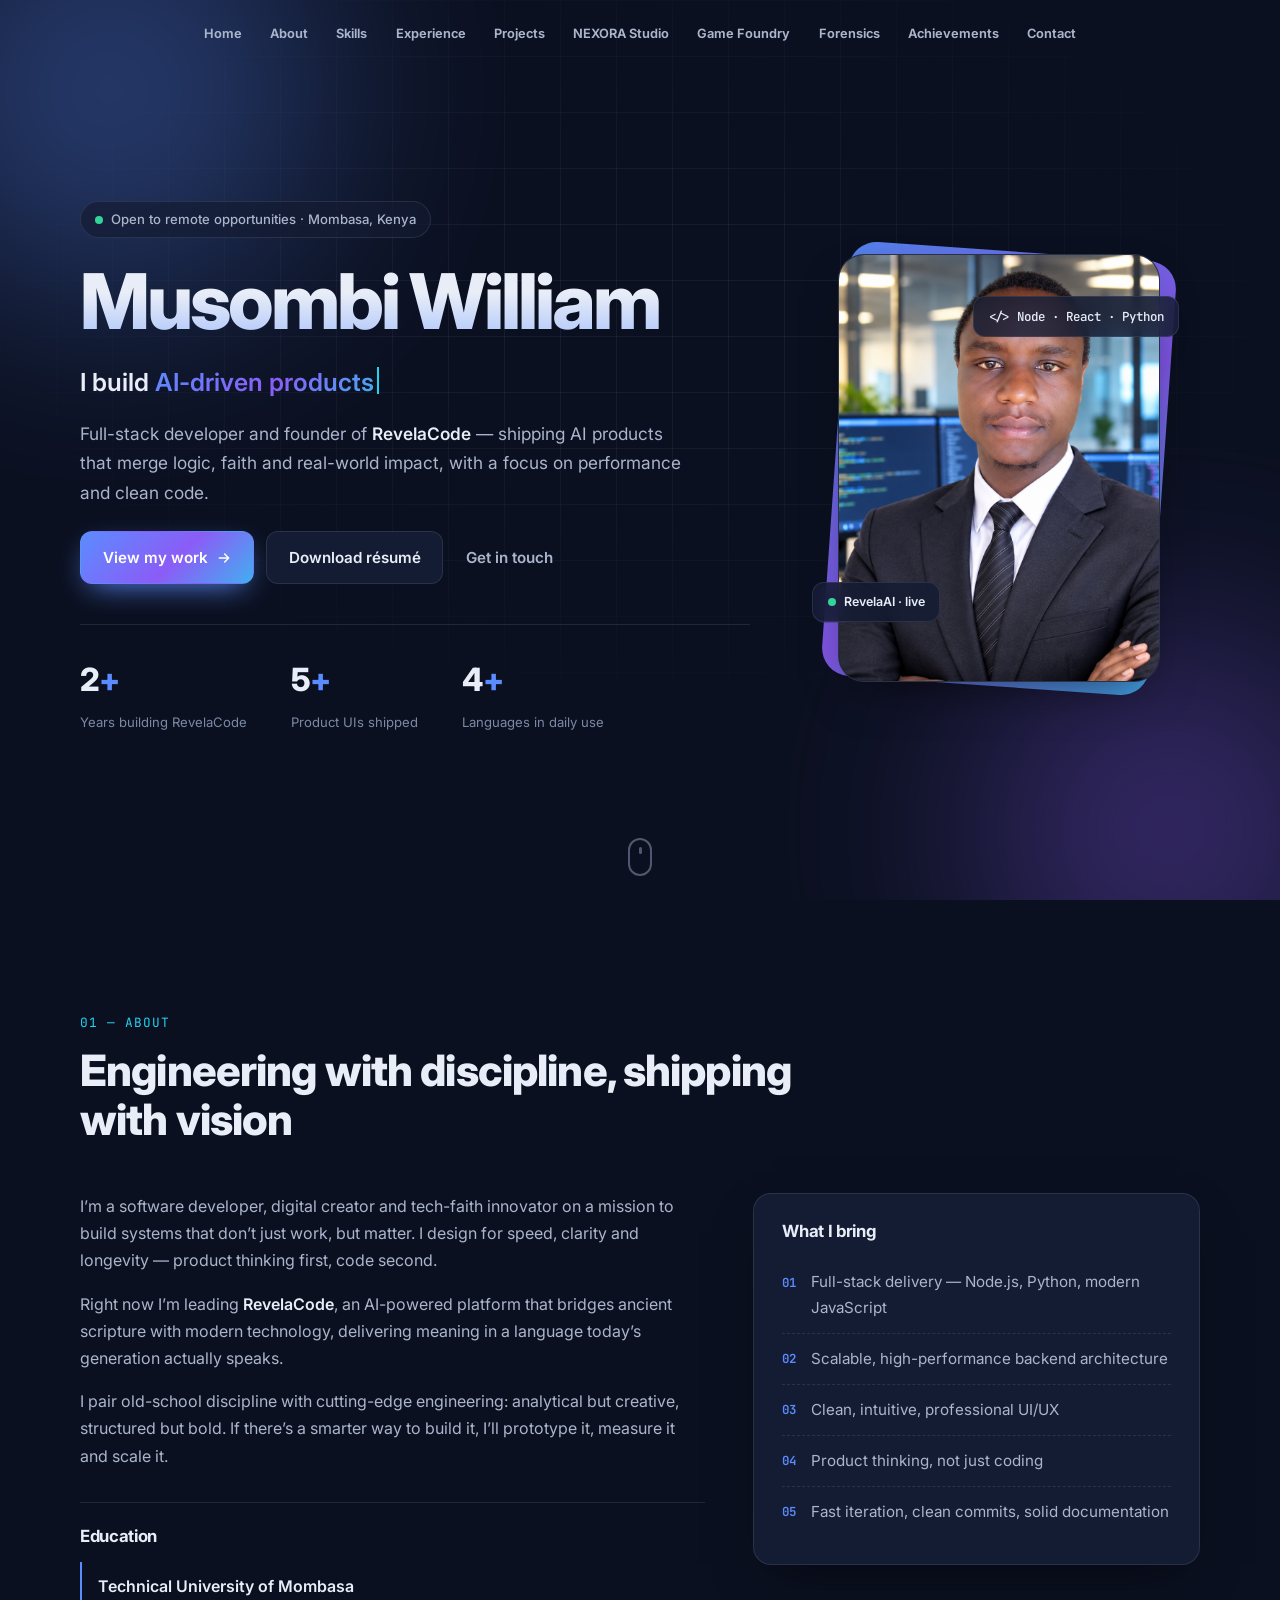
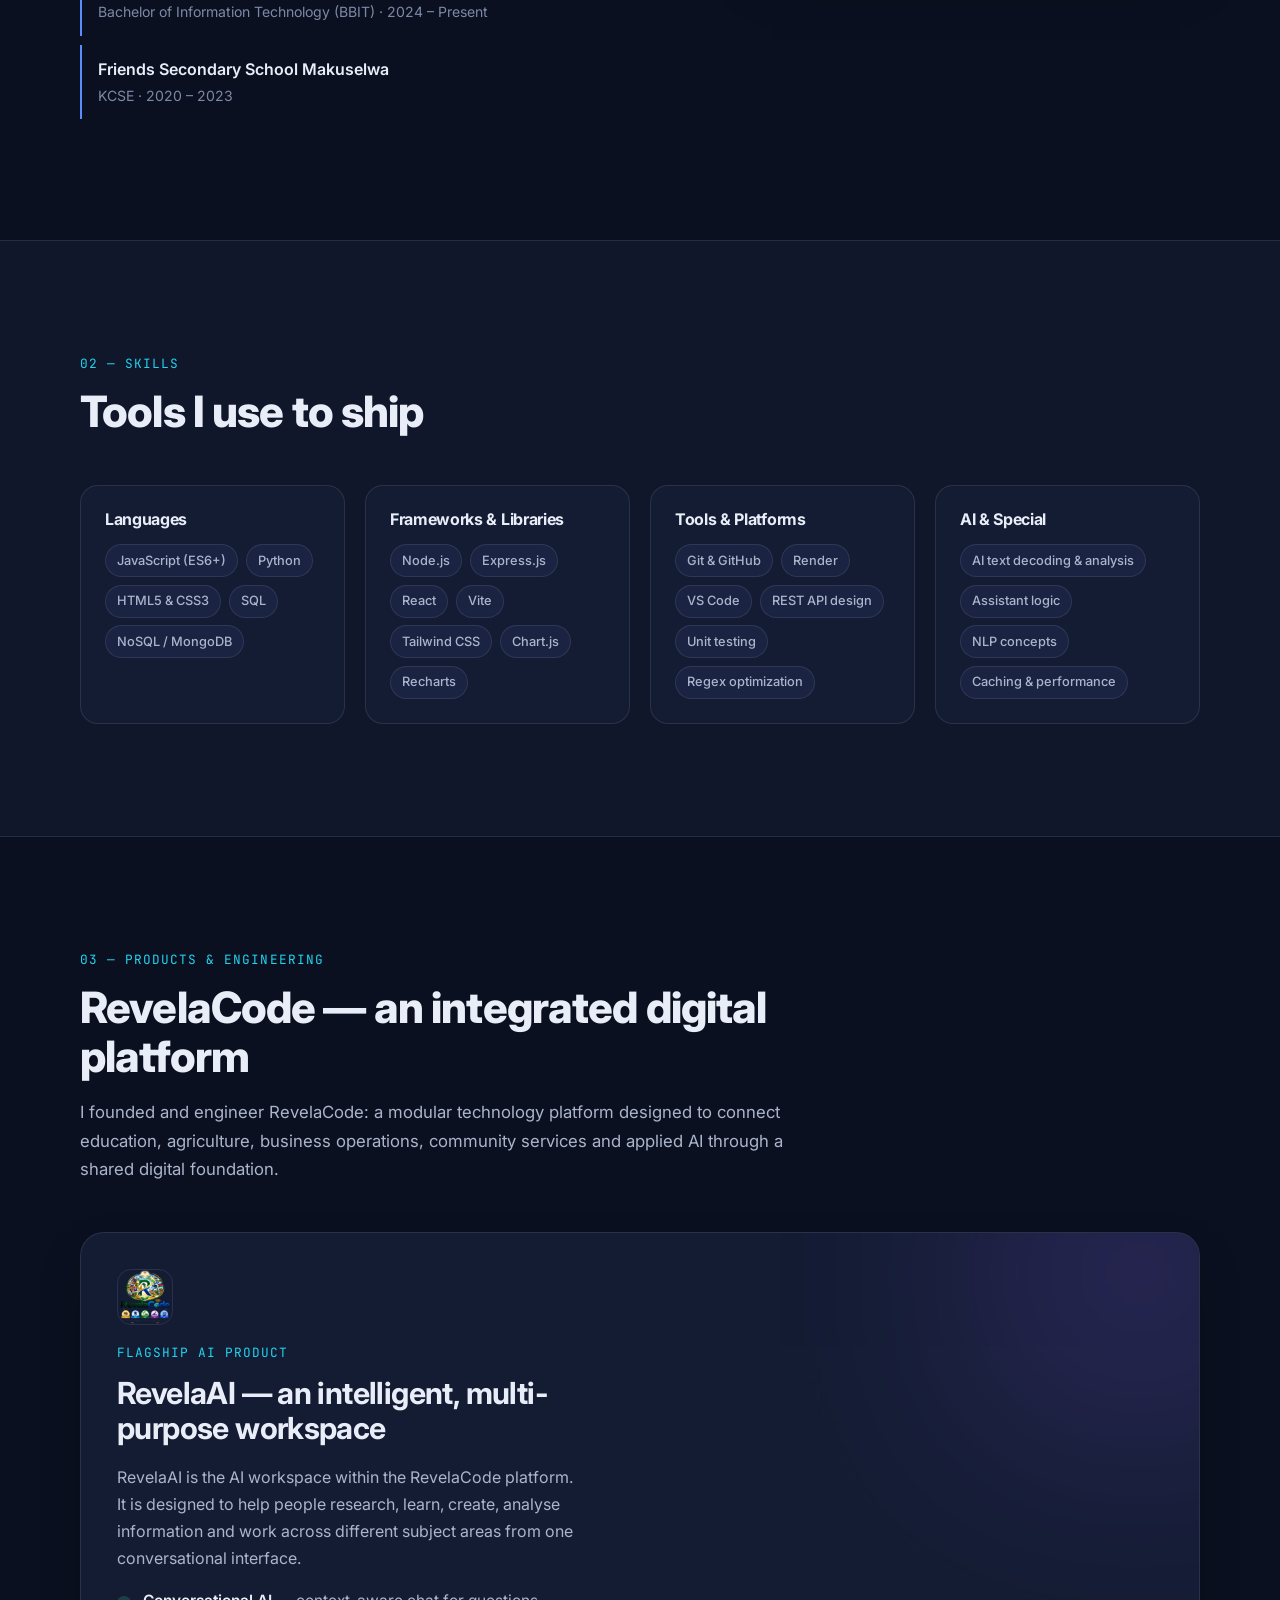
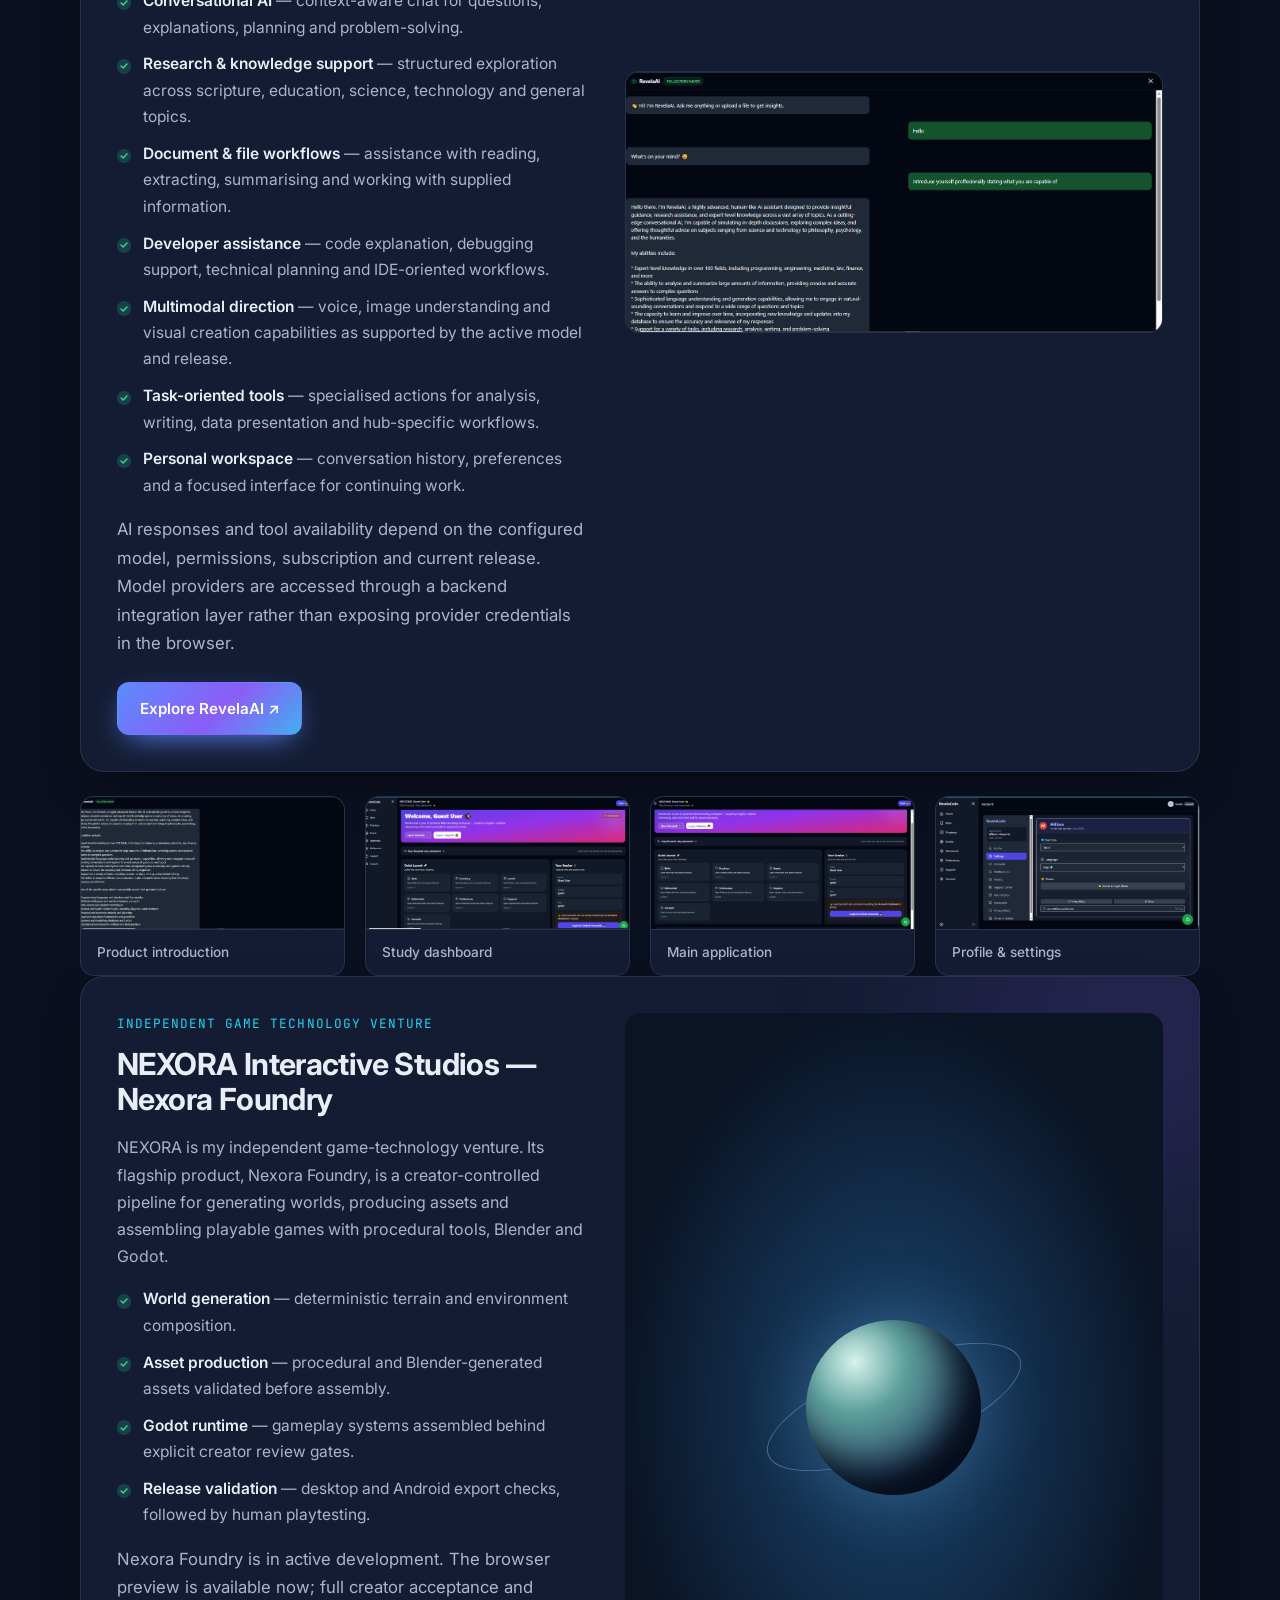
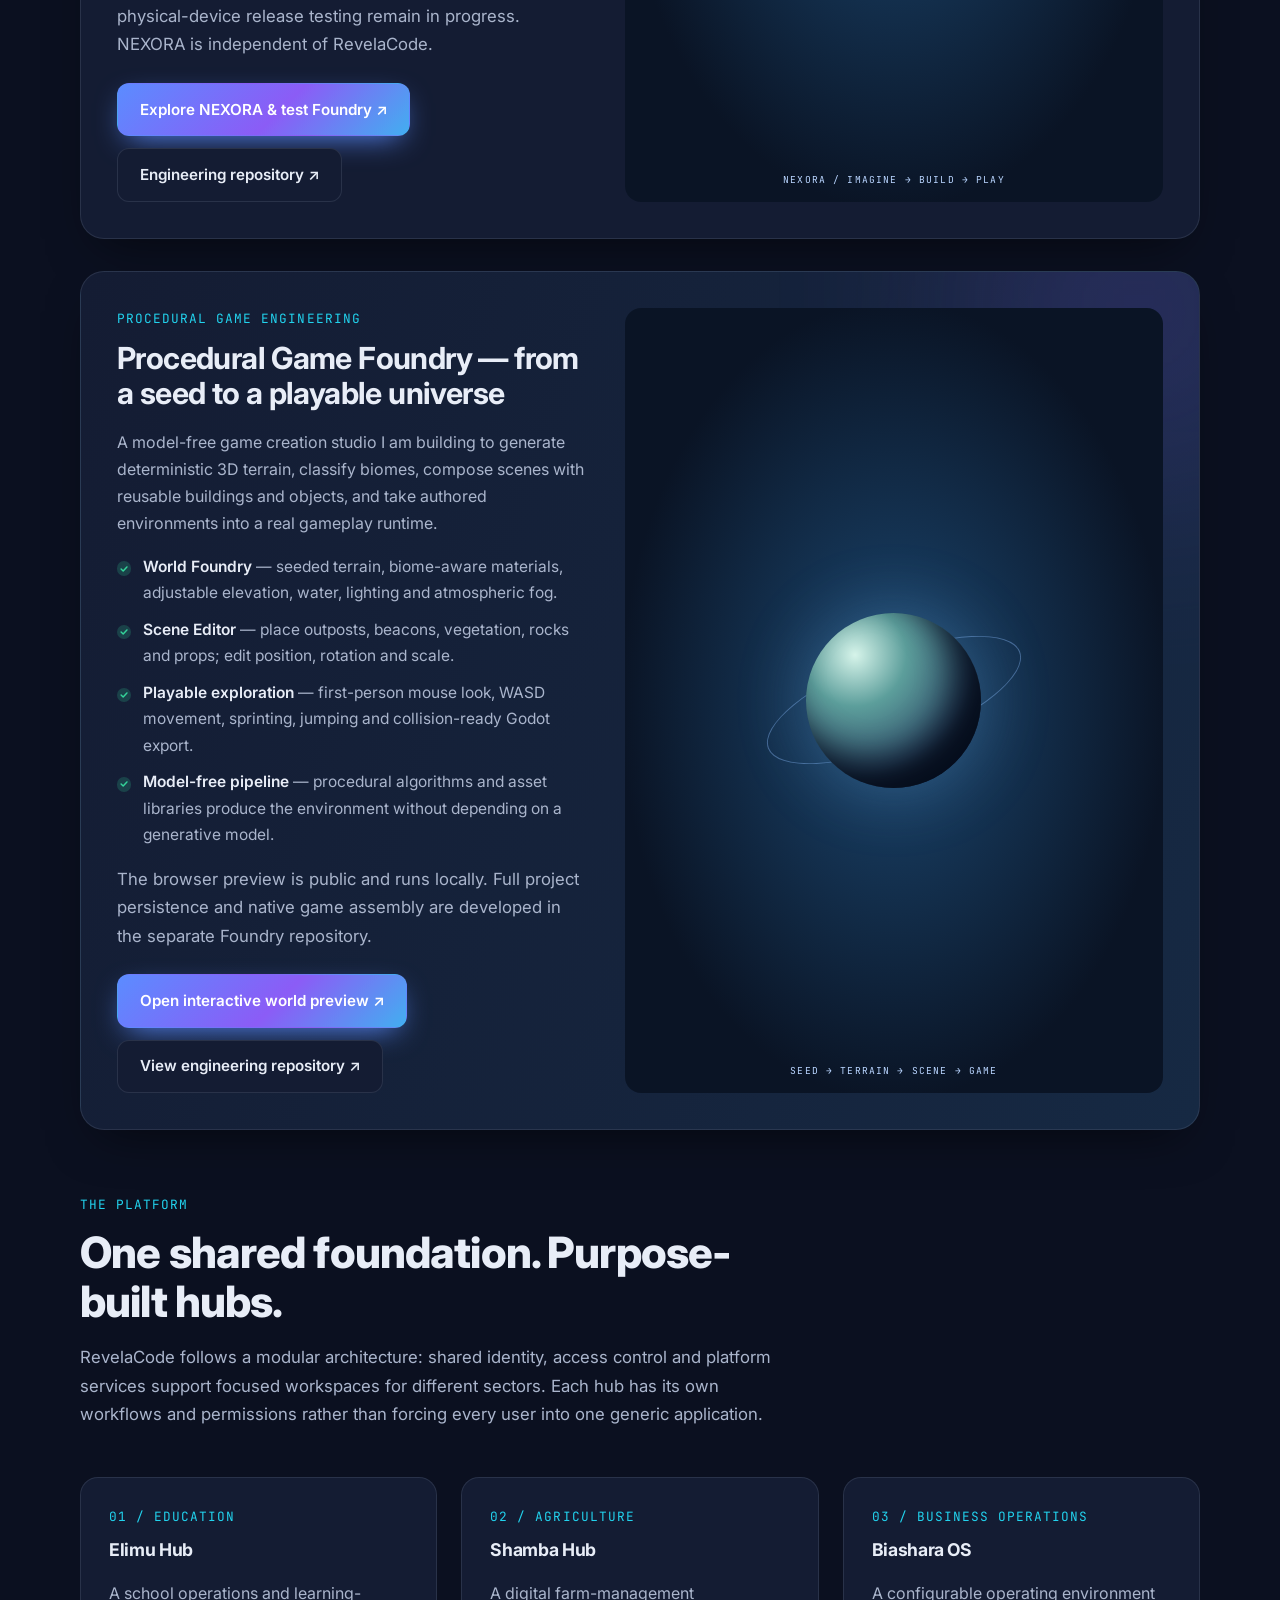
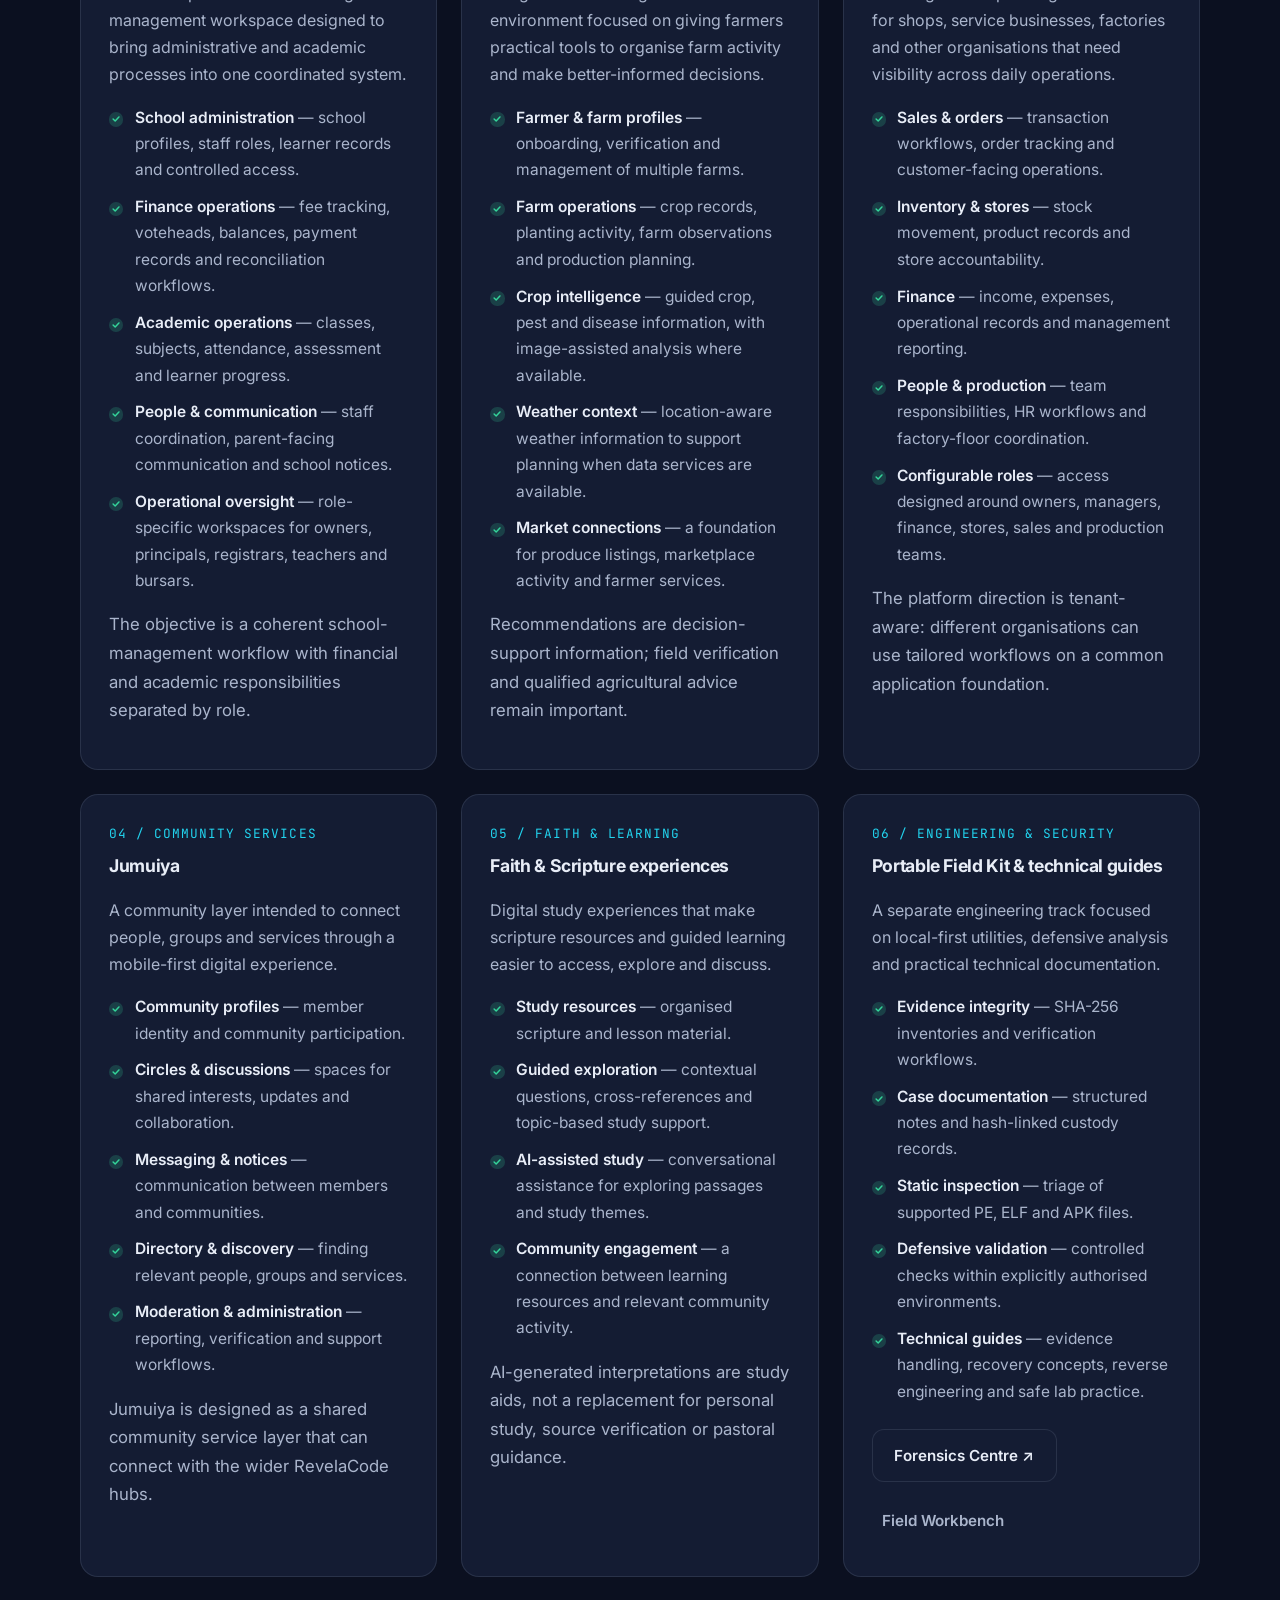
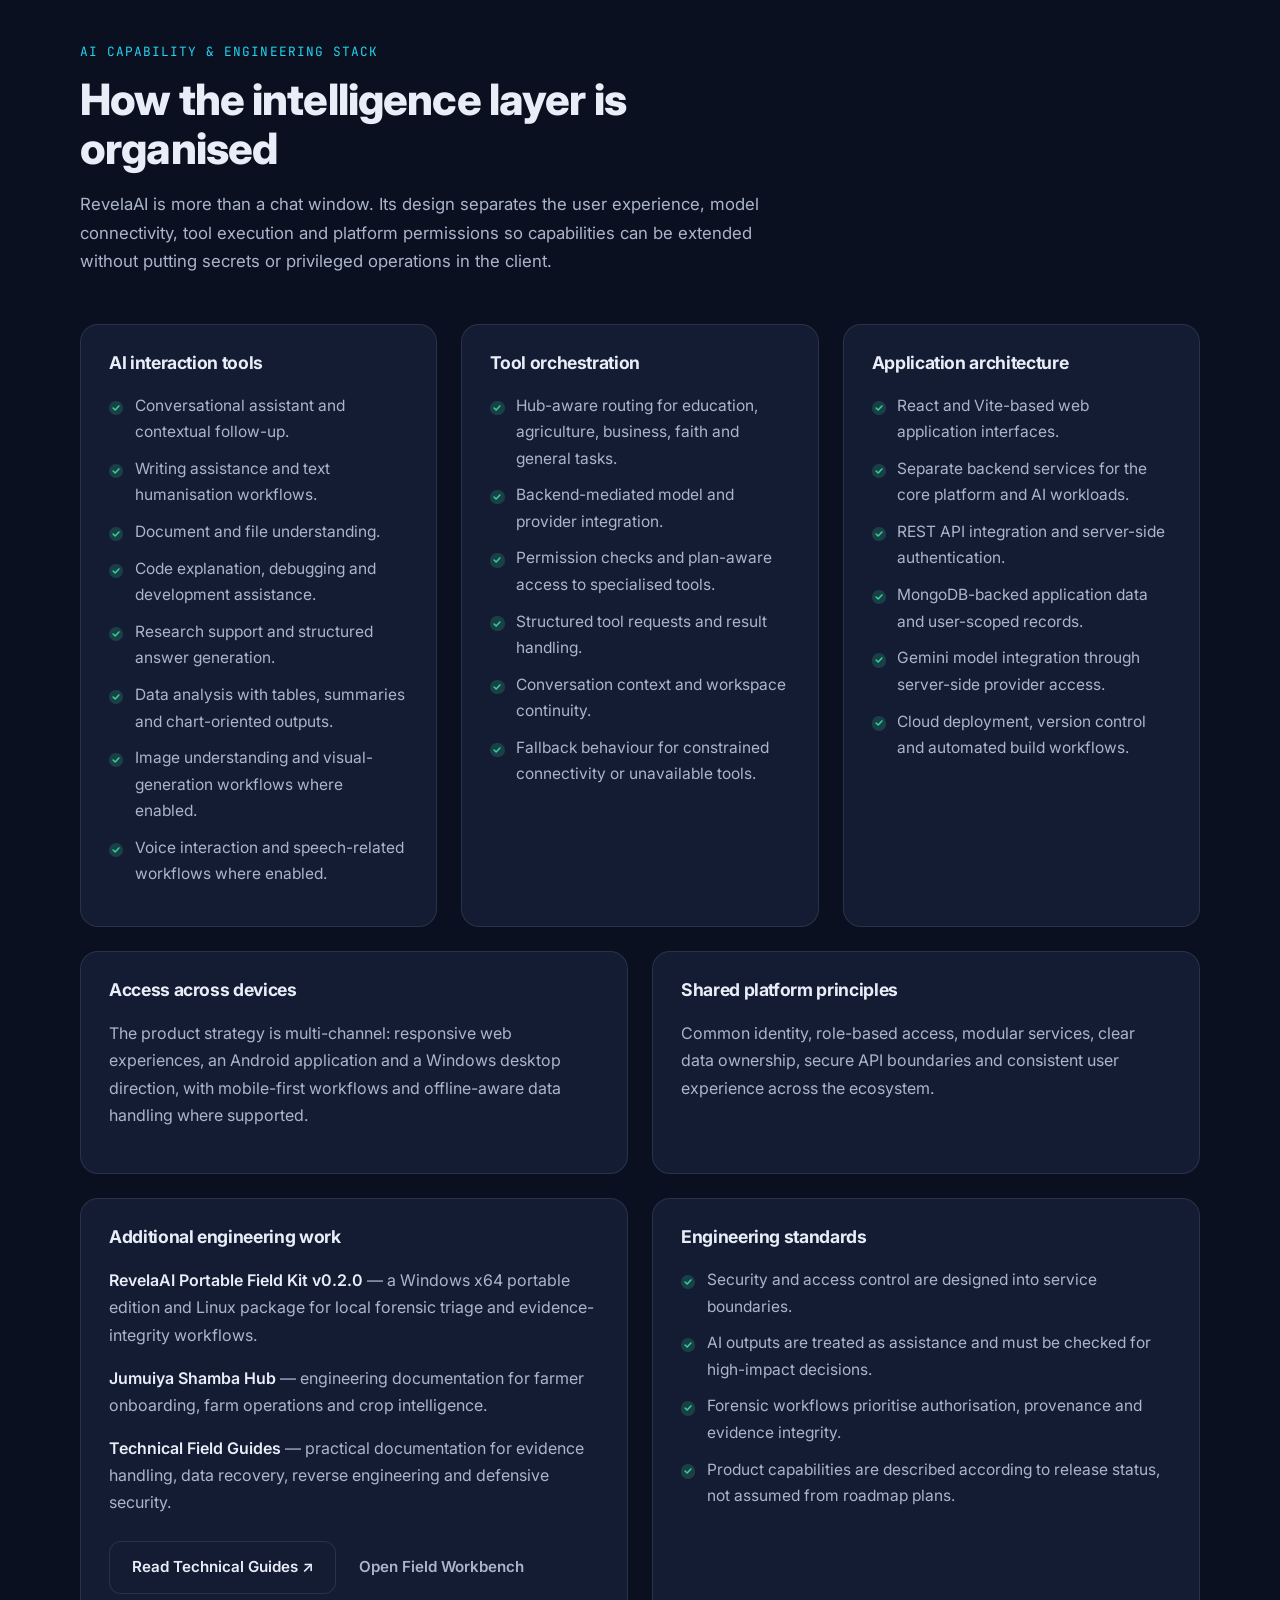
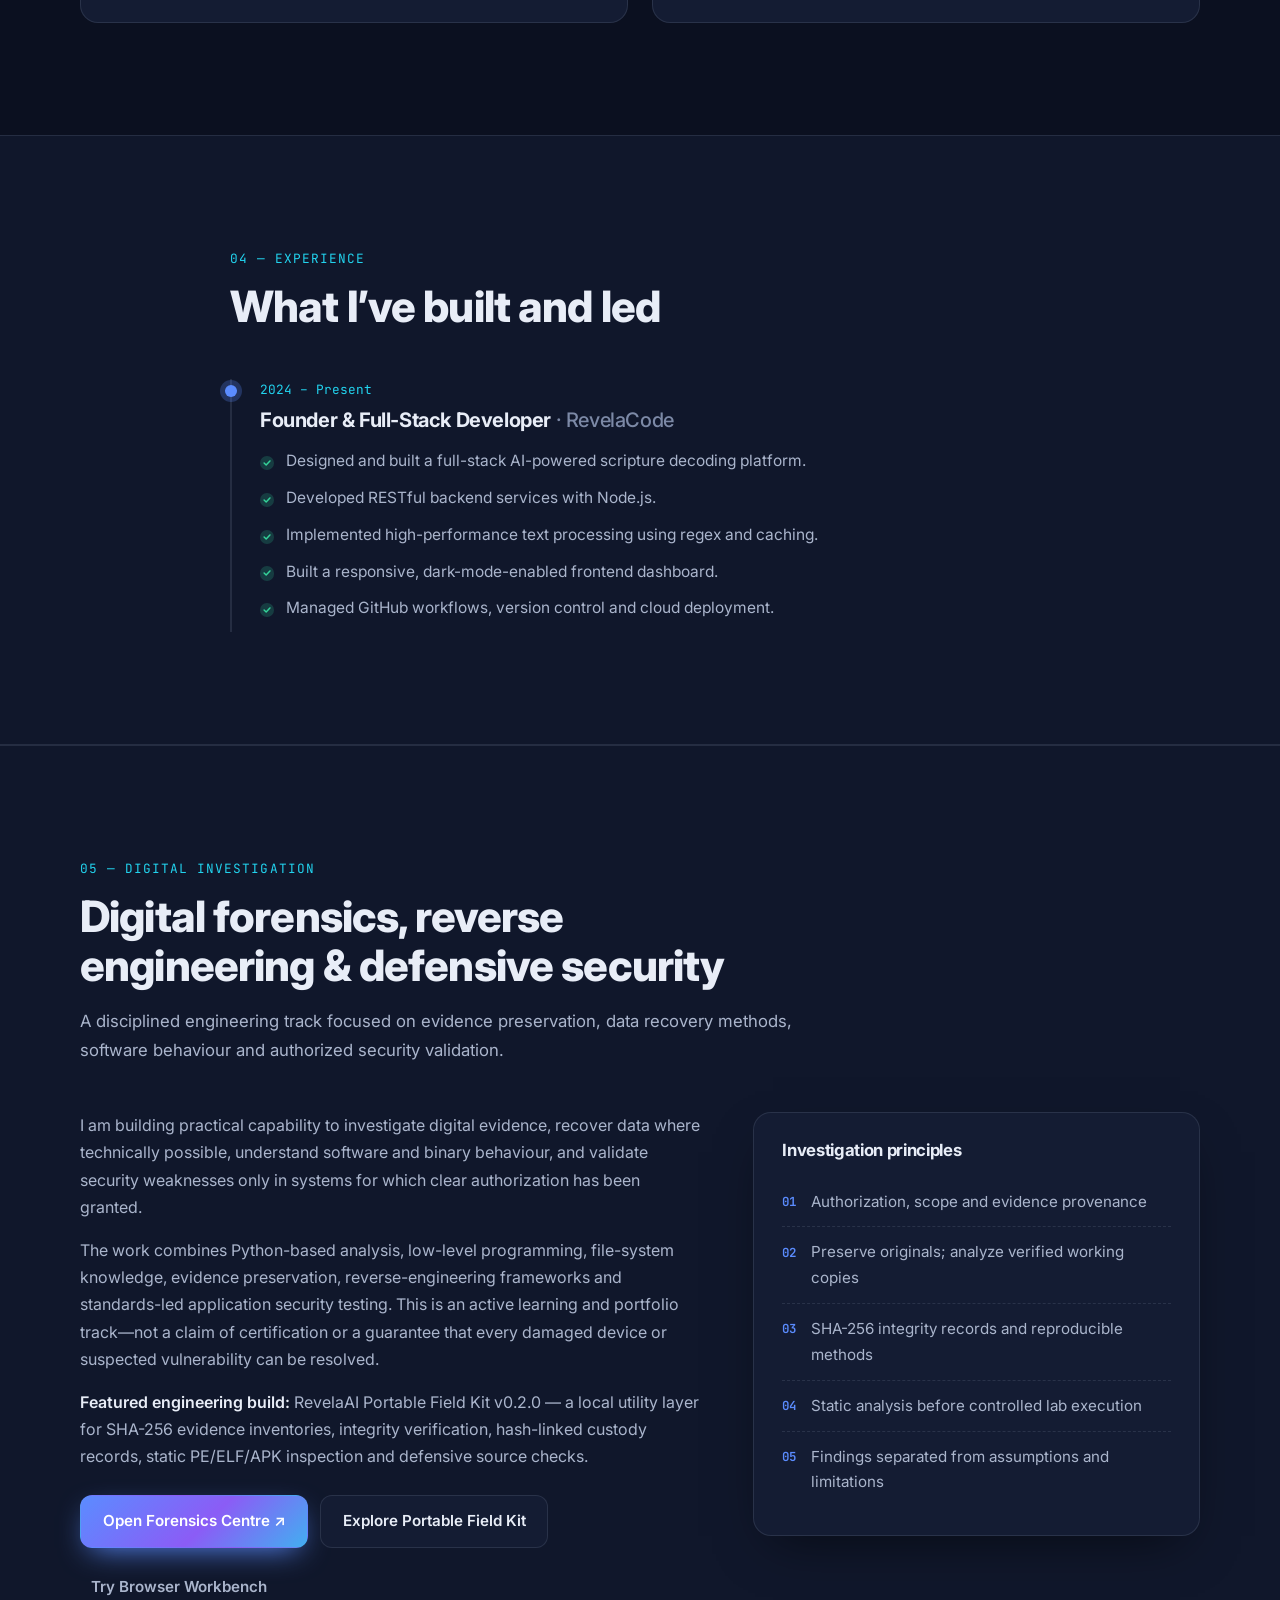
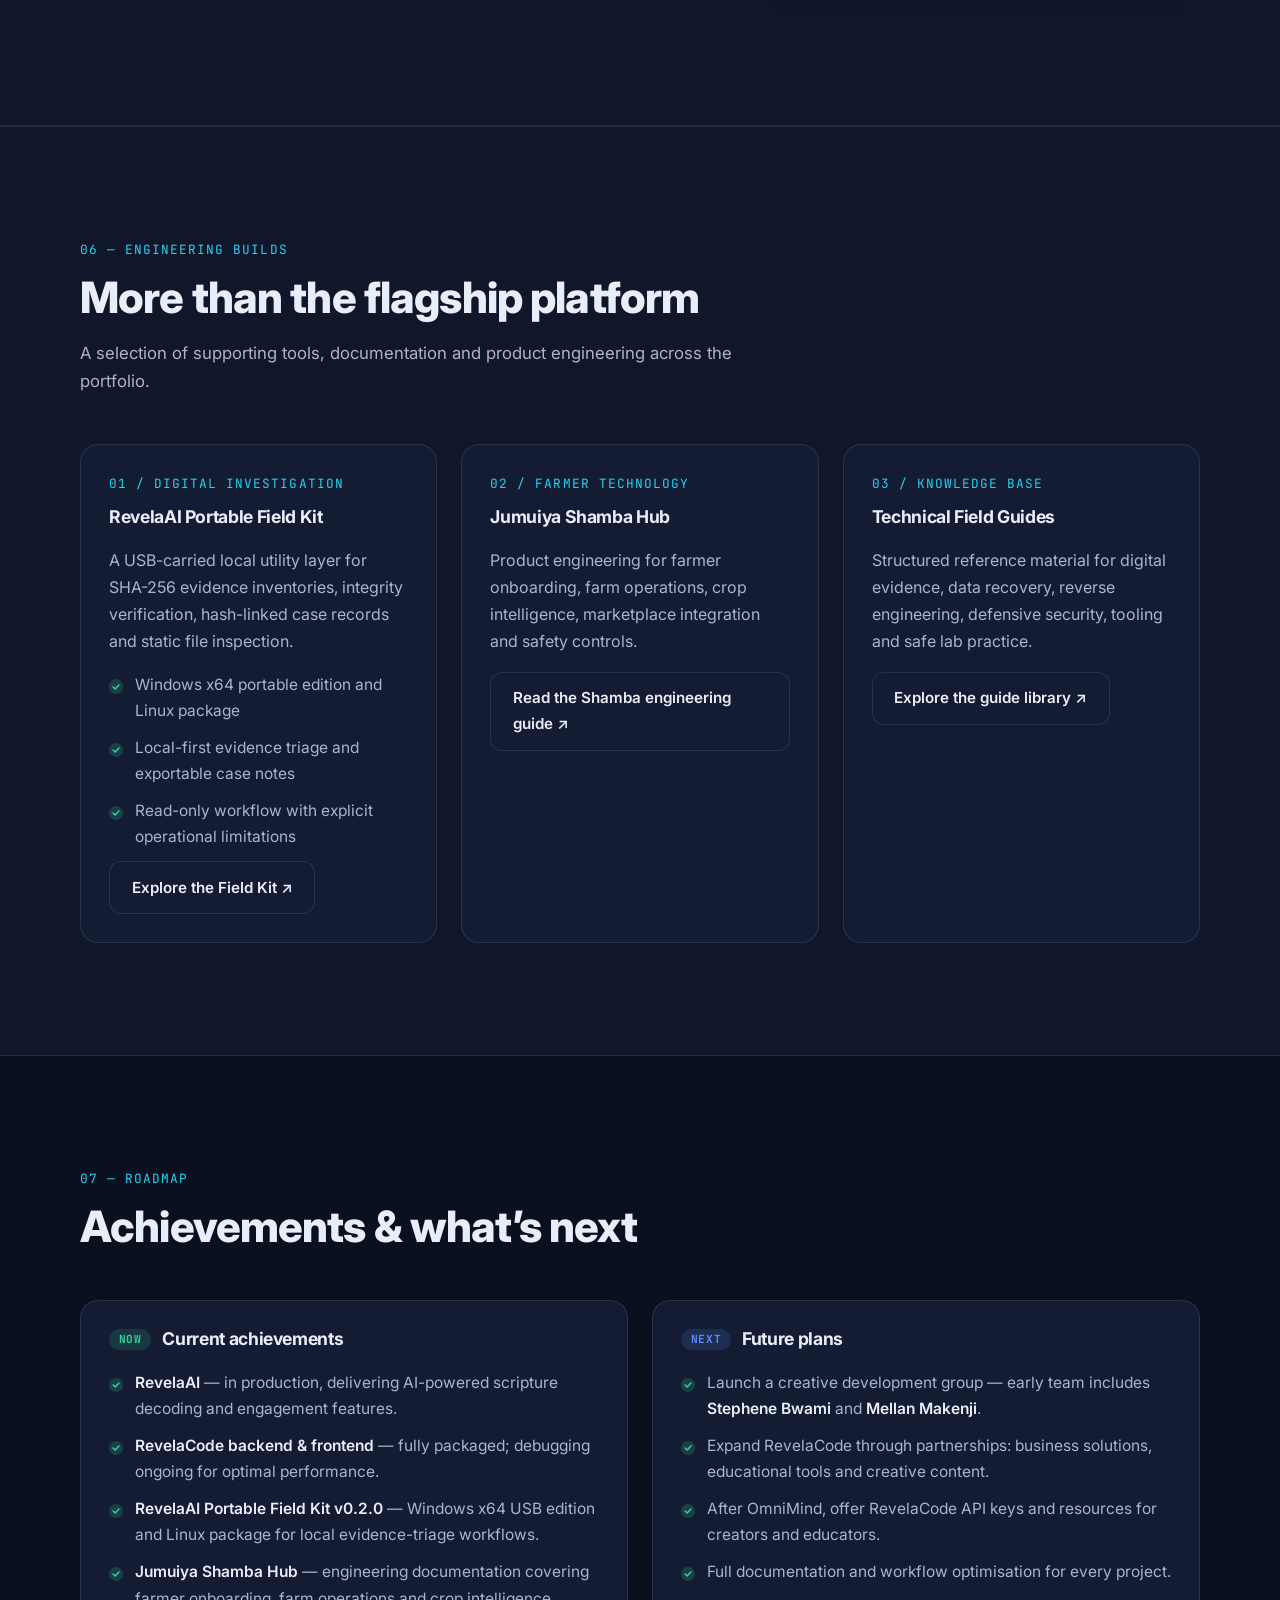
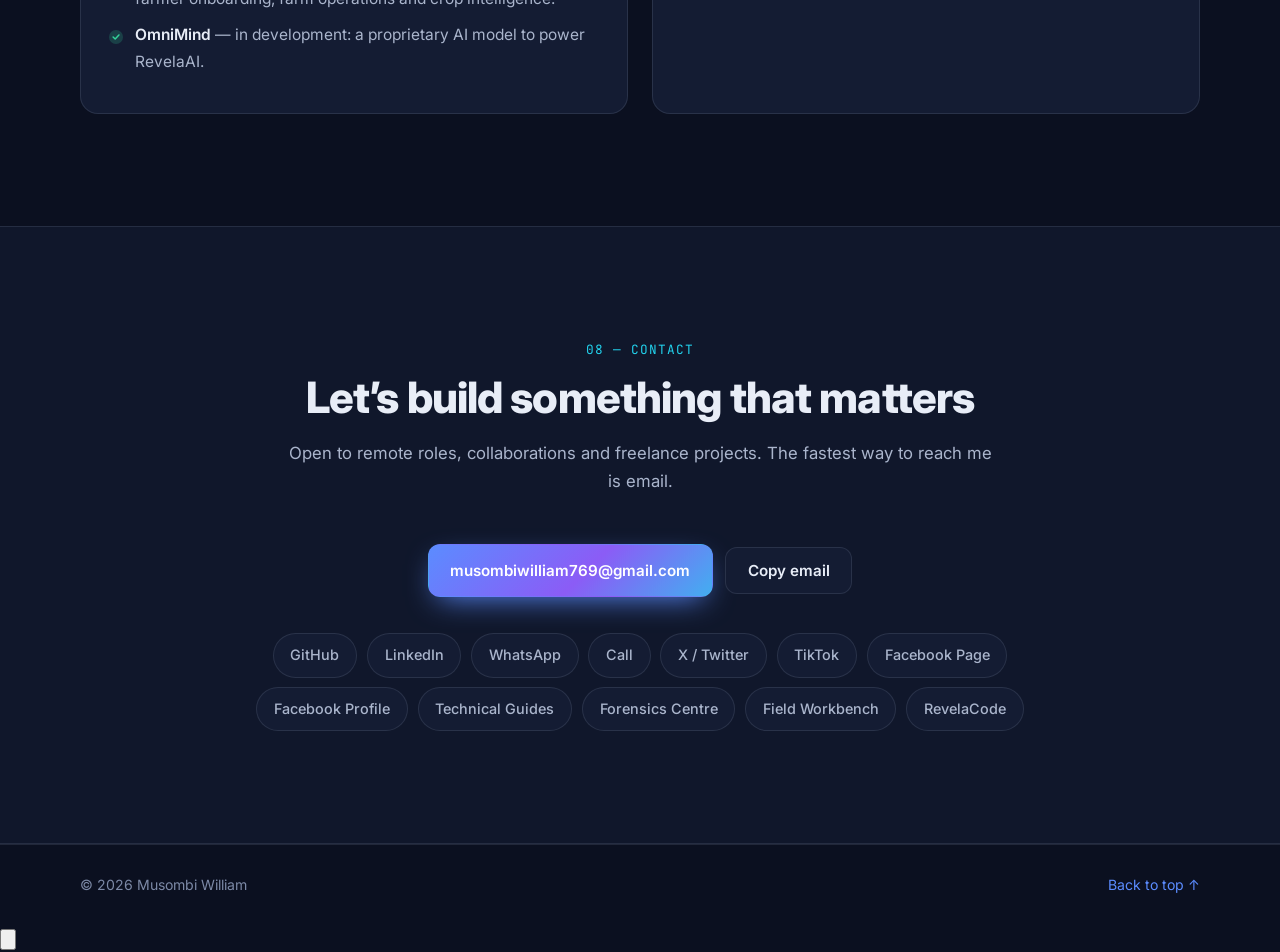
==== commit bdc6e5dd: "Feature NEXORA Interactive Studios in portfolio navigation and projects" ====
--- a/index.html
+++ b/index.html
@@ -37,7 +37,7 @@
 <header class="topbar" aria-label="Portfolio navigation">
   <nav id="navlinks" aria-label="Main navigation">
     <a href="#home">Home</a><a href="#about">About</a><a href="#skills">Skills</a>
-    <a href="#experience">Experience</a><a href="#projects">Projects</a><a href="procedural-game-foundry.html">Game Foundry</a>
+    <a href="#experience">Experience</a><a href="#projects">Projects</a><a href="nexora.html">NEXORA Studio</a><a href="procedural-game-foundry.html">Game Foundry</a>
     <a href="#forensics">Forensics</a><a href="#roadmap">Achievements</a><a href="#contact">Contact</a>
   </nav>
   <button class="icon-btn menu-btn" id="menuBtn" type="button" aria-label="Open navigation menu" aria-expanded="false" aria-controls="navlinks">
@@ -161,6 +161,27 @@
       </div>
 
       
+      <article class="feature reveal nexora-project-feature">
+        <div class="feature-copy">
+          <p class="kicker">INDEPENDENT GAME TECHNOLOGY VENTURE</p>
+          <h3>NEXORA Interactive Studios — Nexora Foundry</h3>
+          <p>NEXORA is my independent game-technology venture. Its flagship product, Nexora Foundry, is a creator-controlled pipeline for generating worlds, producing assets and assembling playable games with procedural tools, Blender and Godot.</p>
+          <ul class="ticks">
+            <li><b>World generation</b> — deterministic terrain and environment composition.</li>
+            <li><b>Asset production</b> — procedural and Blender-generated assets validated before assembly.</li>
+            <li><b>Godot runtime</b> — gameplay systems assembled behind explicit creator review gates.</li>
+            <li><b>Release validation</b> — desktop and Android export checks, followed by human playtesting.</li>
+          </ul>
+          <p class="sub">Nexora Foundry is in active development. The browser preview is available now; full creator acceptance and physical-device release testing remain in progress. NEXORA is independent of RevelaCode.</p>
+          <div class="cta">
+            <a class="btn primary" href="nexora.html">Explore NEXORA &amp; test Foundry ↗</a>
+            <a class="btn ghost" href="https://github.com/musombi123/Procedural-Game-Foundry">Engineering repository ↗</a>
+          </div>
+        </div>
+        <div class="pgf-feature-art" role="img" aria-label="Abstract procedural planet representing Nexora Foundry">
+          <span class="pgf-orbit"></span><span class="pgf-world"></span><span class="pgf-world-caption">NEXORA / IMAGINE → BUILD → PLAY</span>
+        </div>
+      </article>
       <article class="feature reveal pgf-project-feature">
         <div class="feature-copy">
           <p class="kicker">PROCEDURAL GAME ENGINEERING</p>
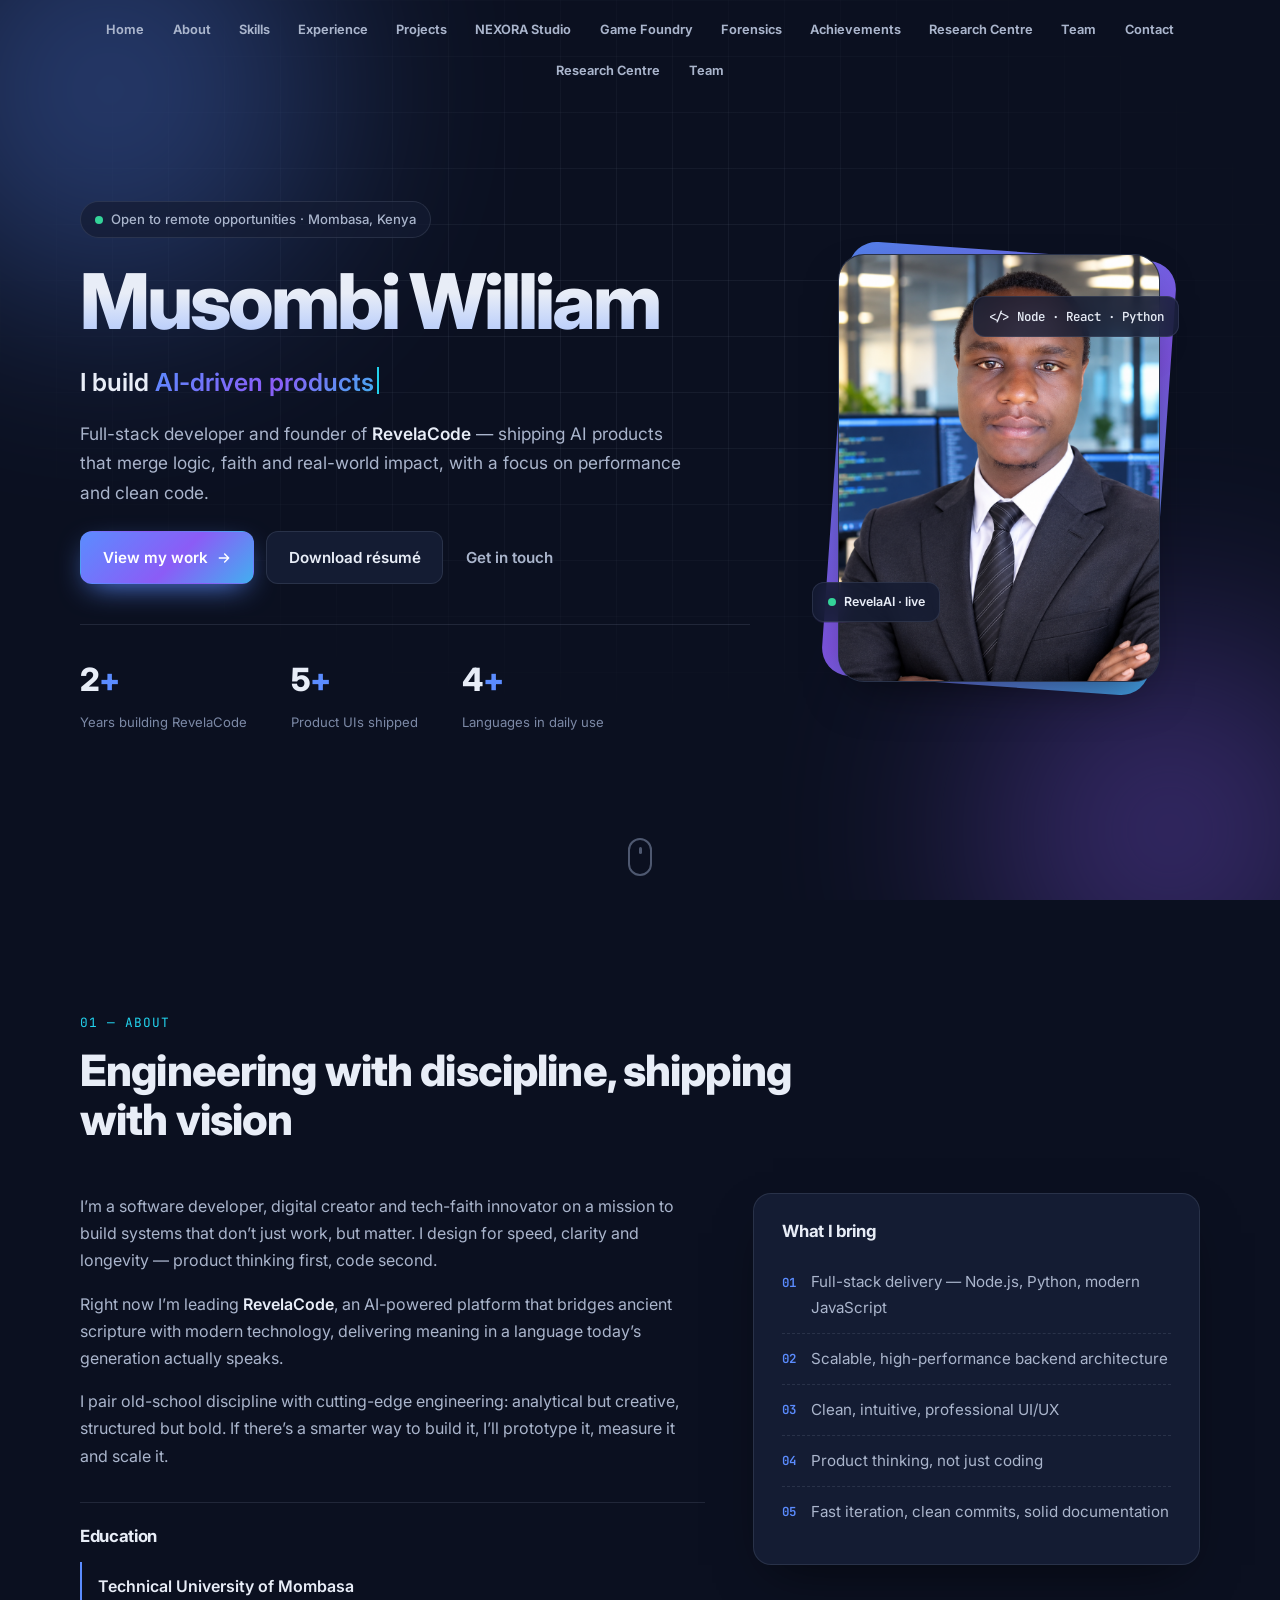
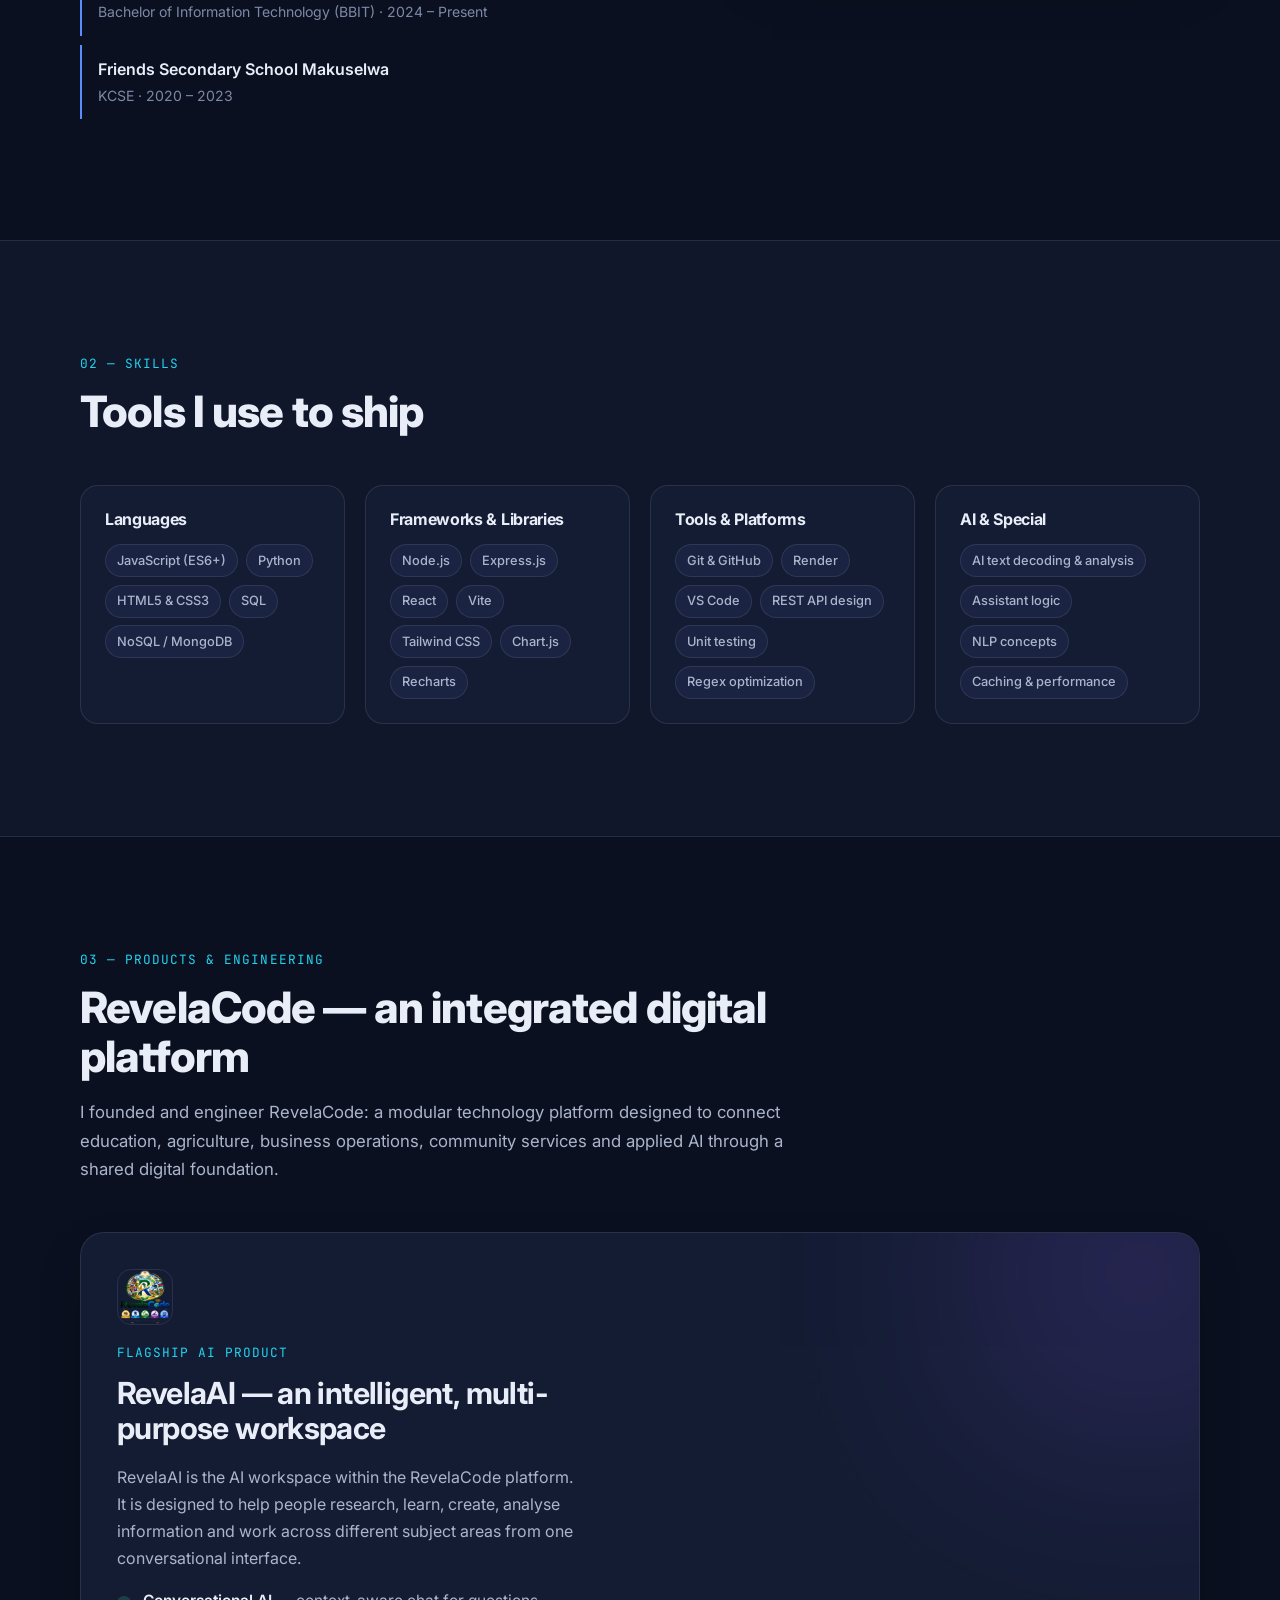
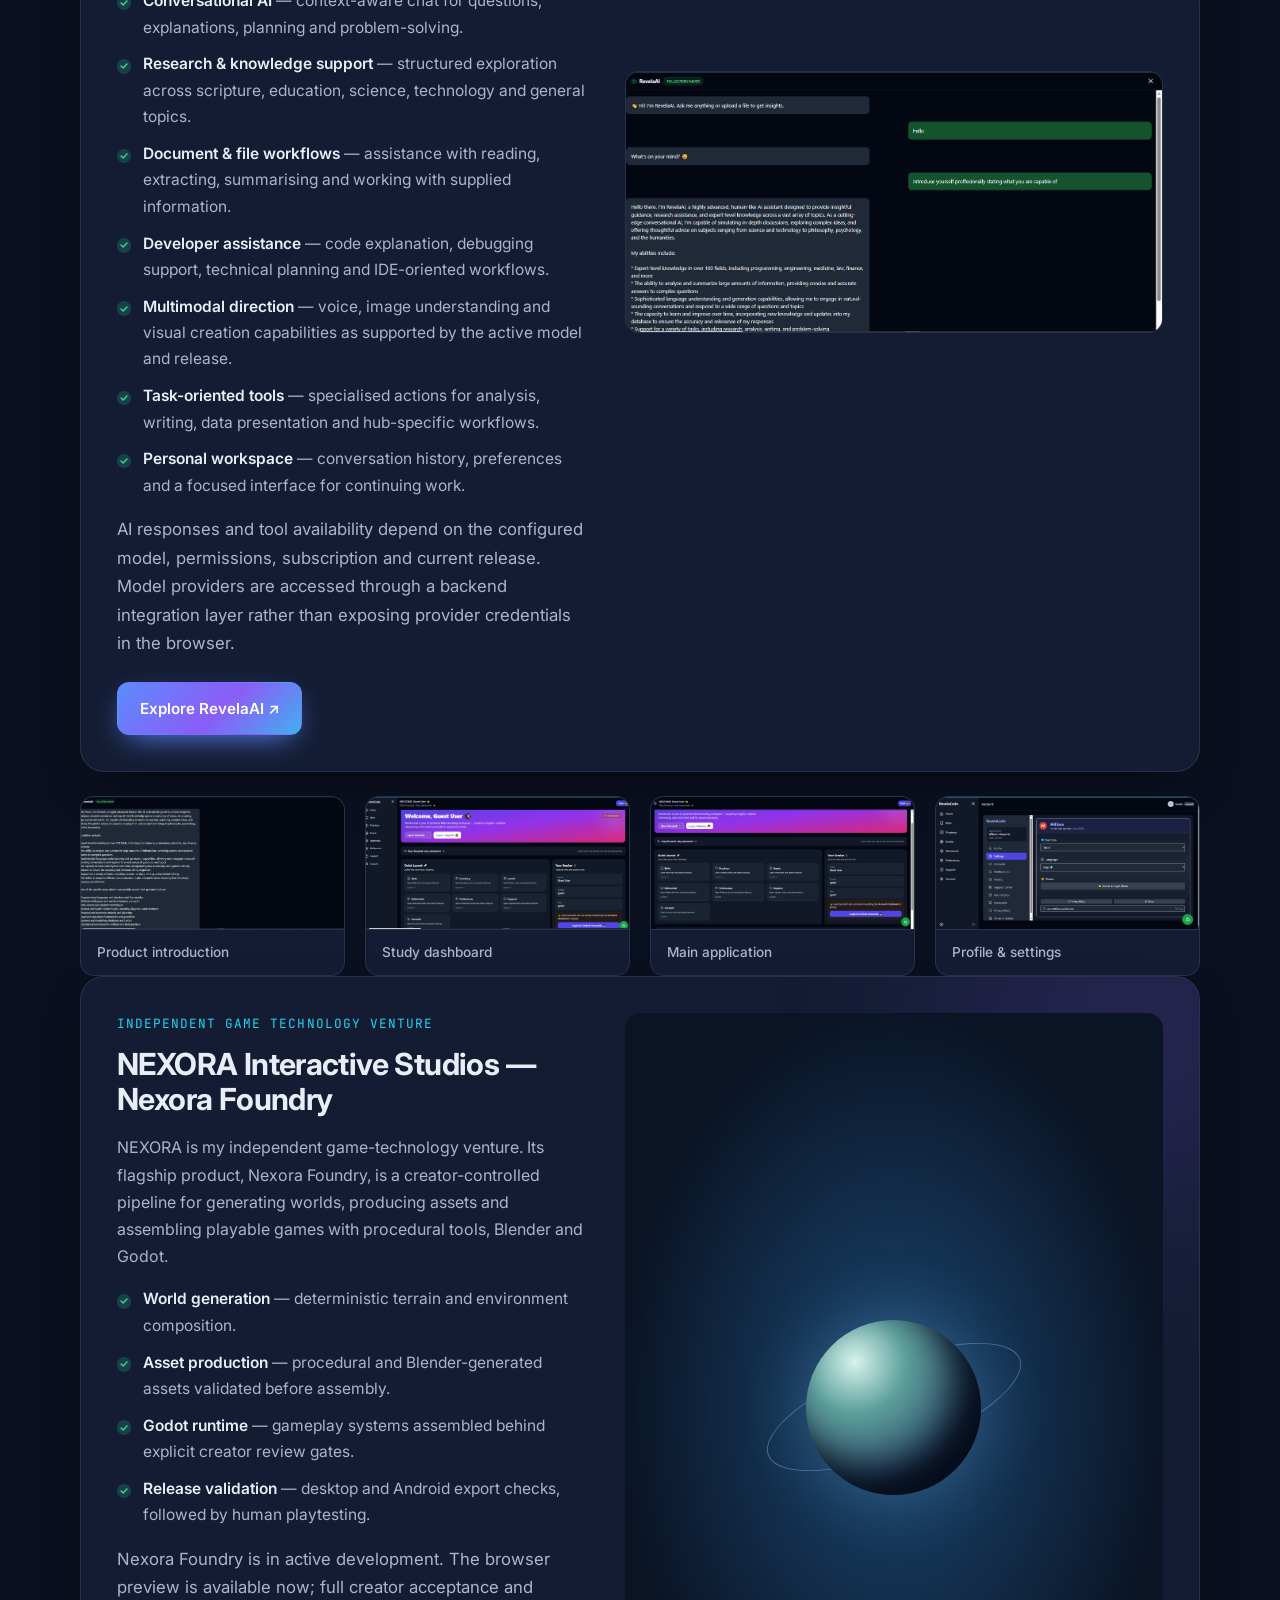
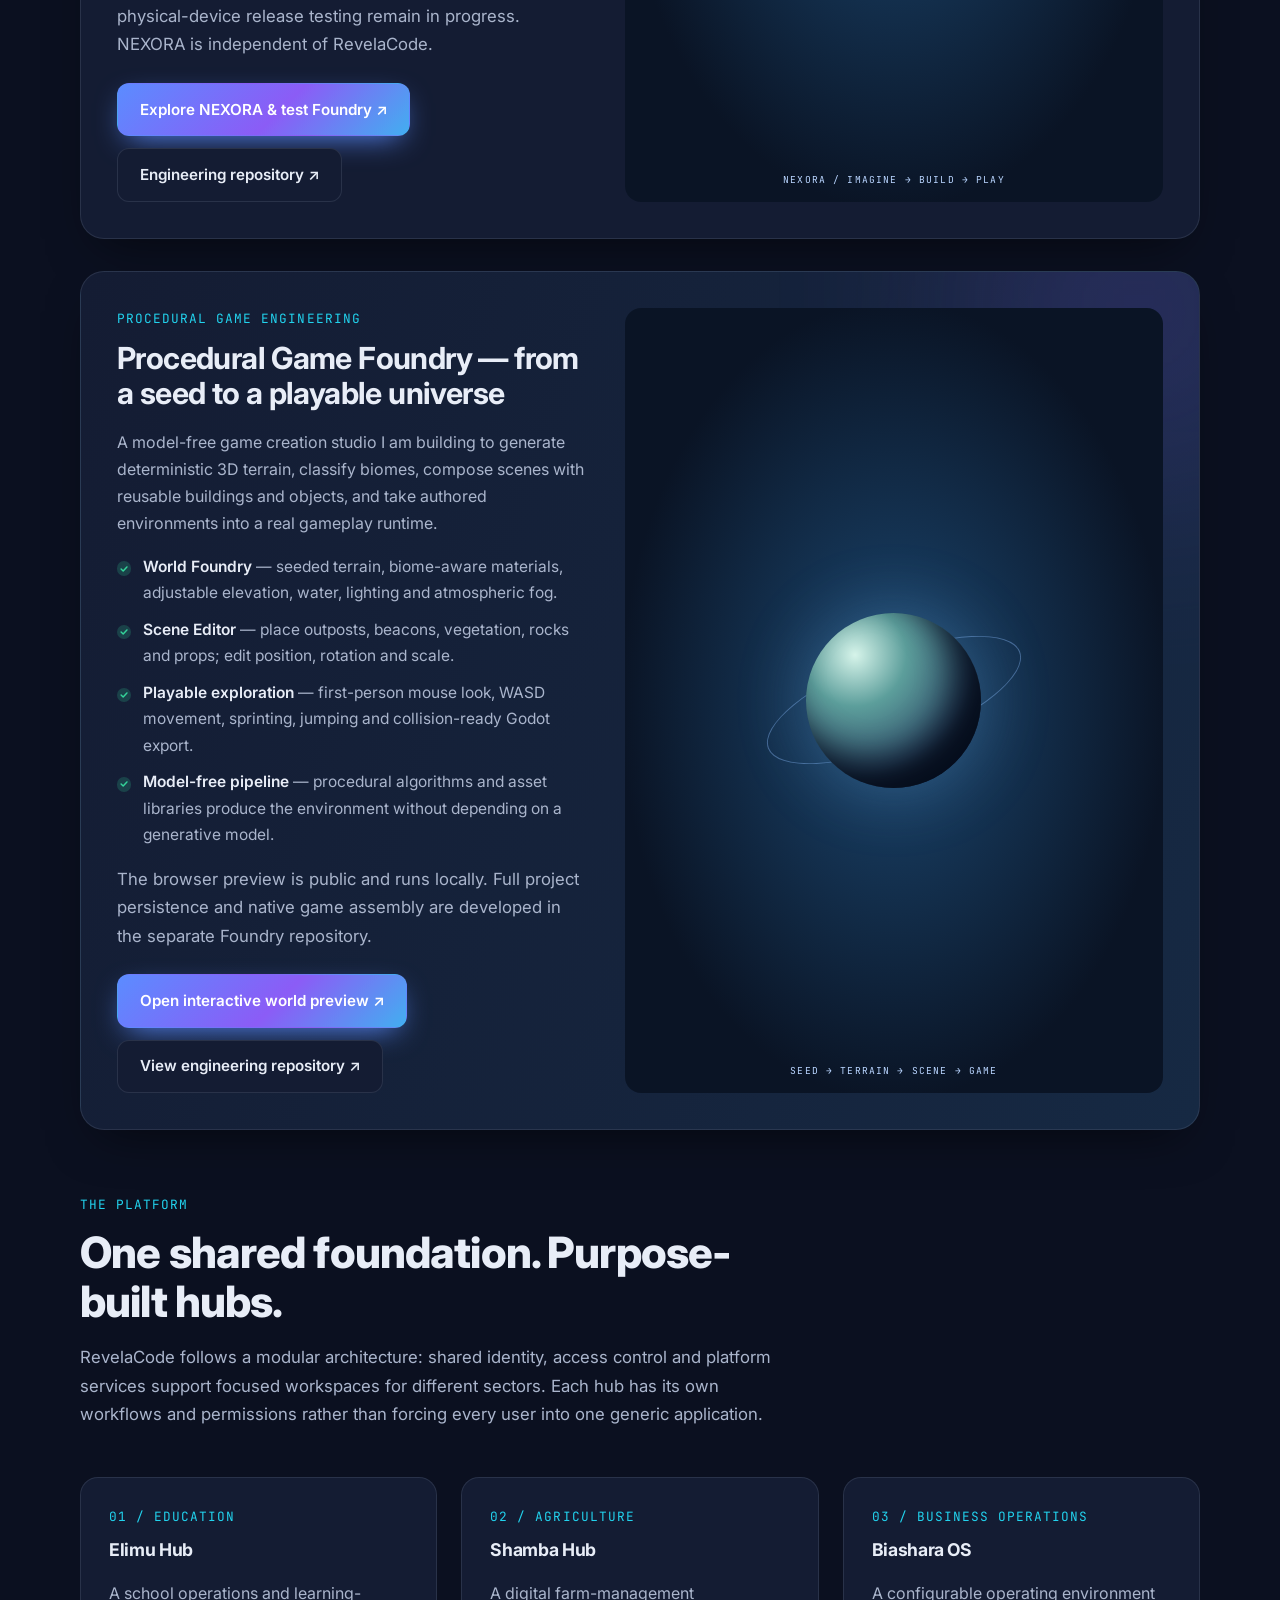
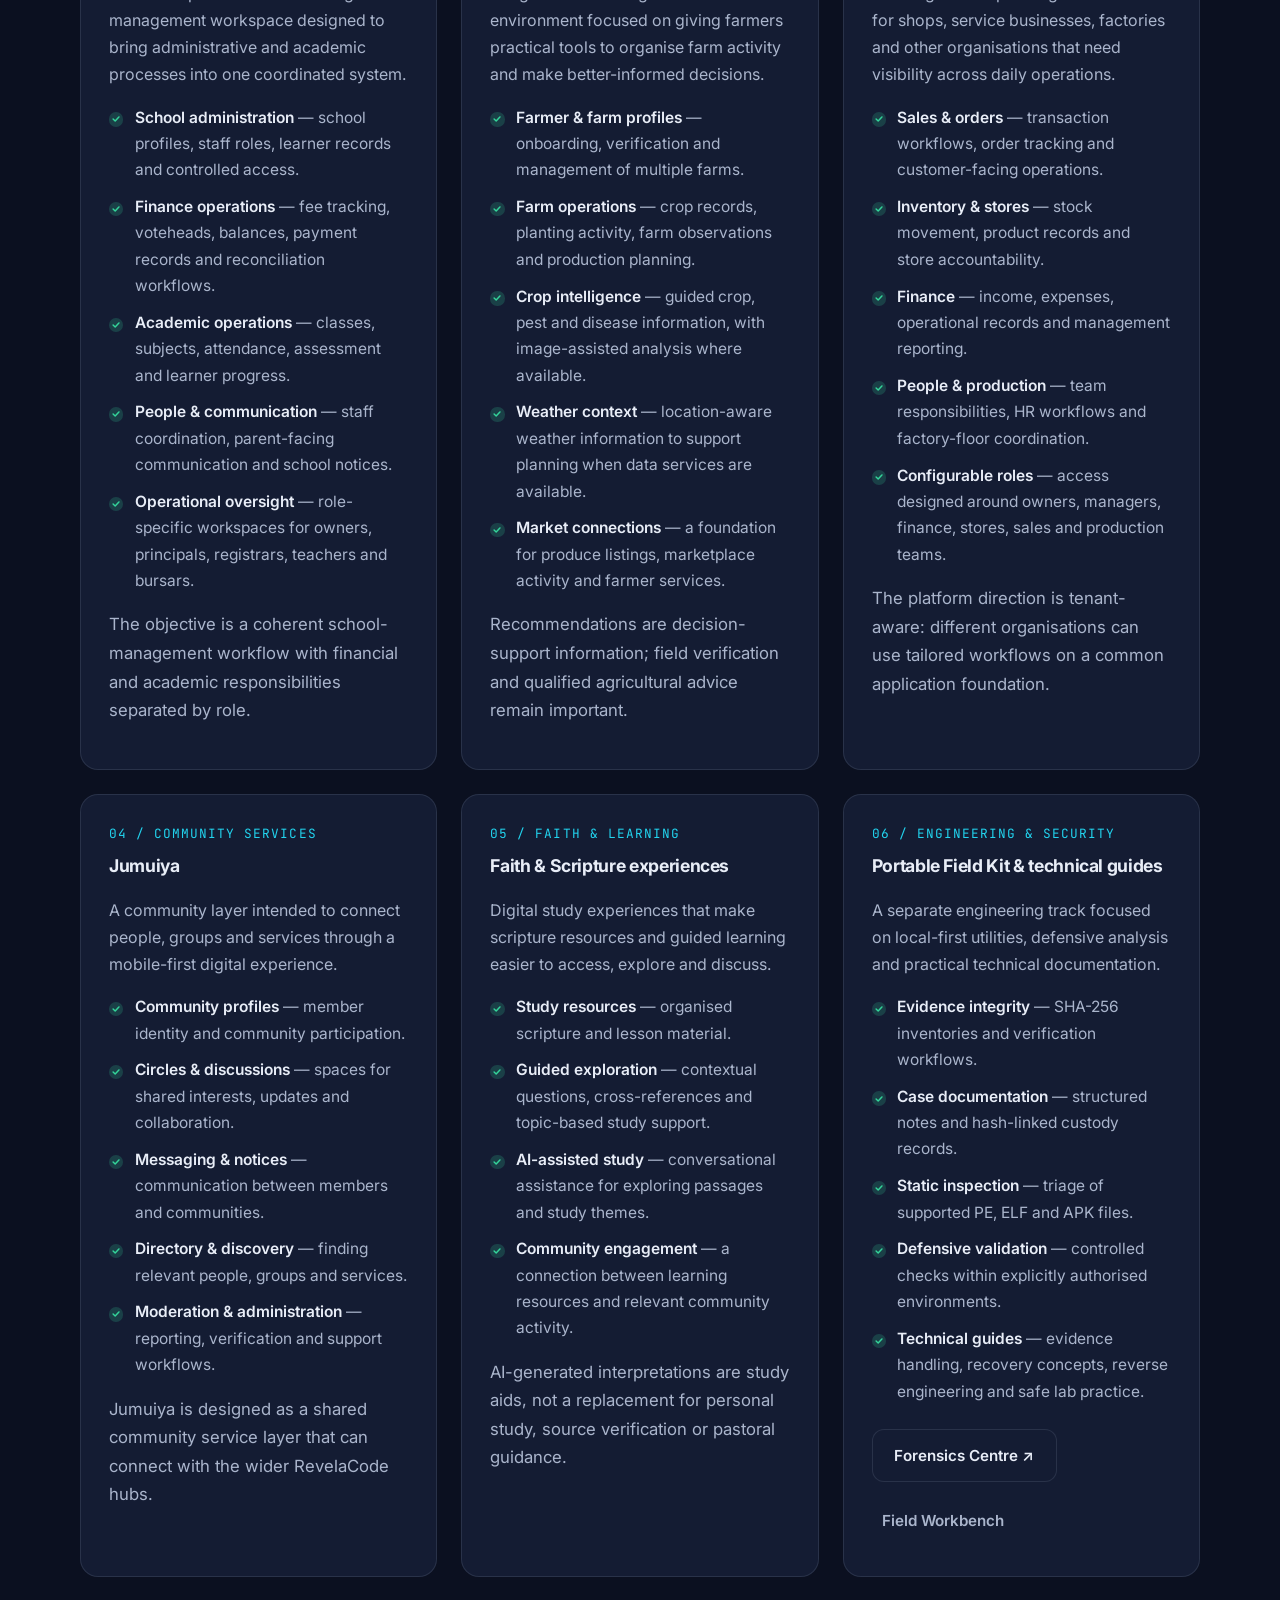
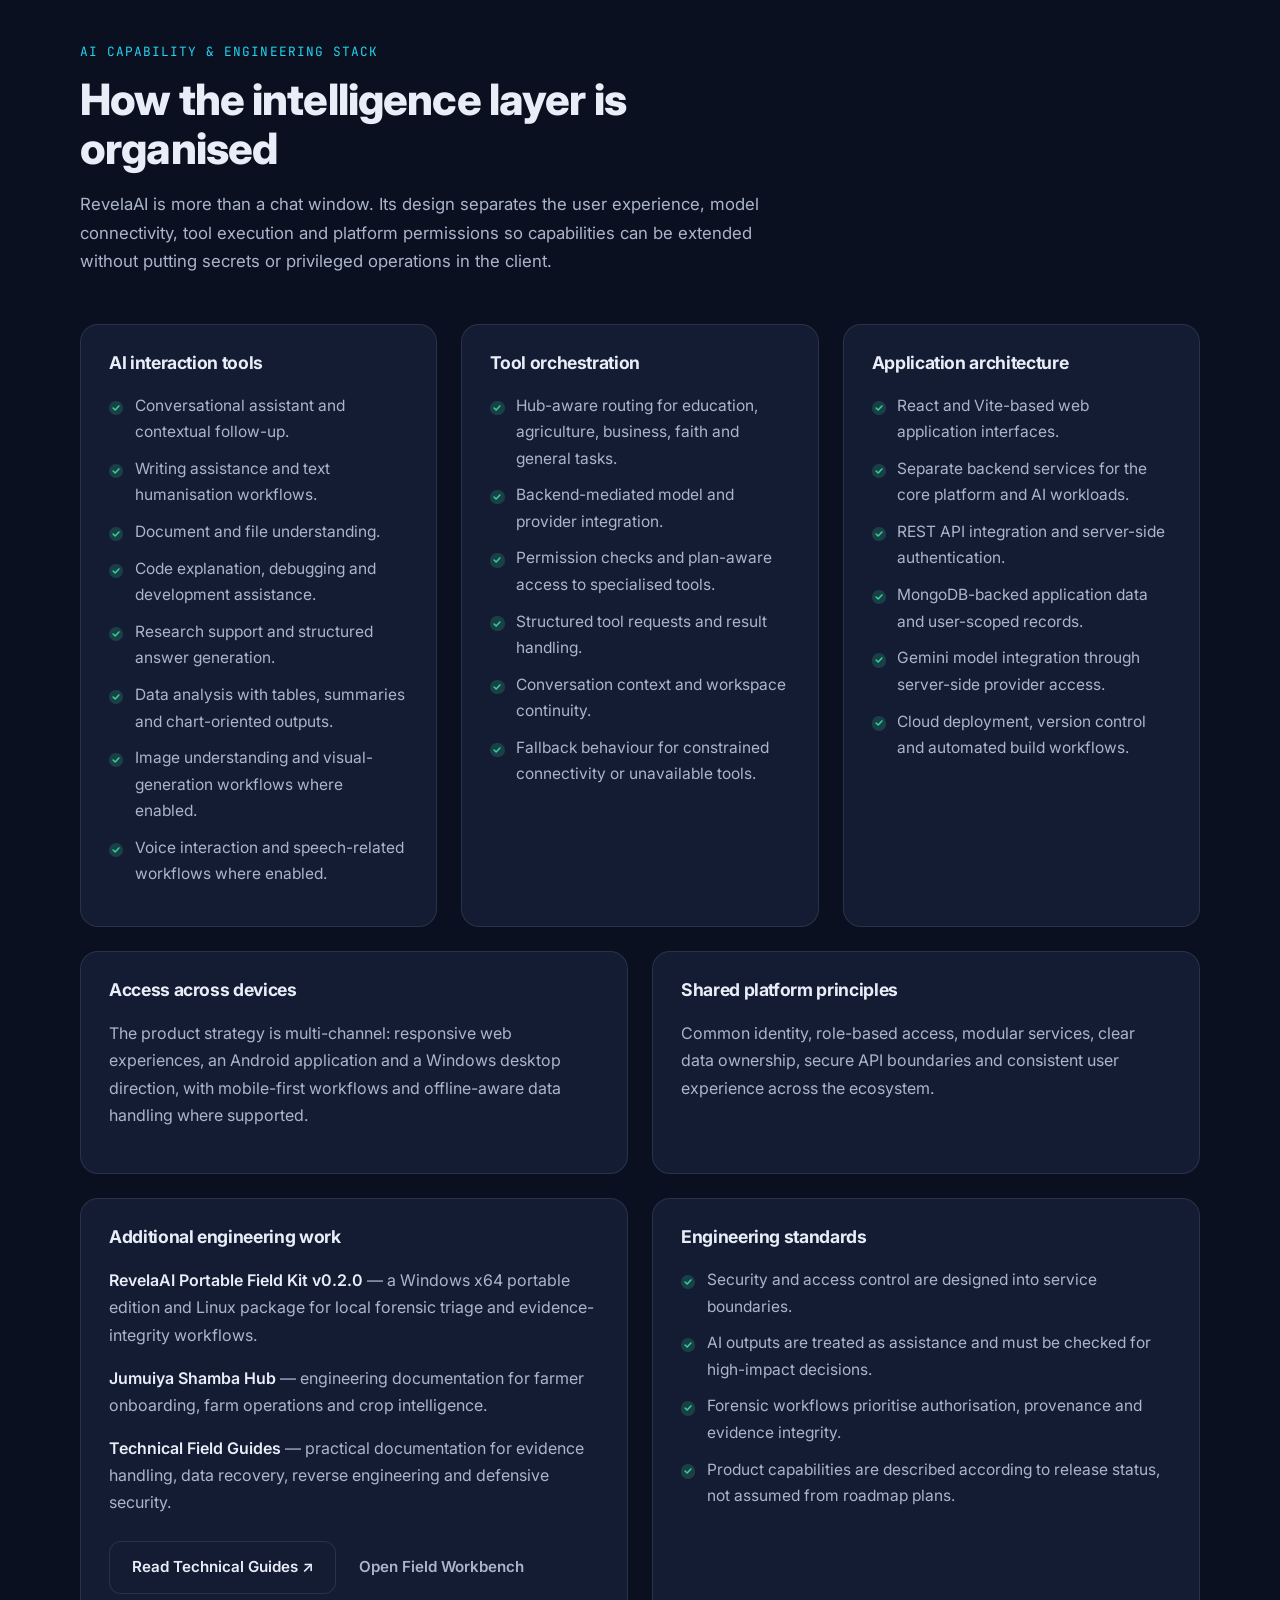
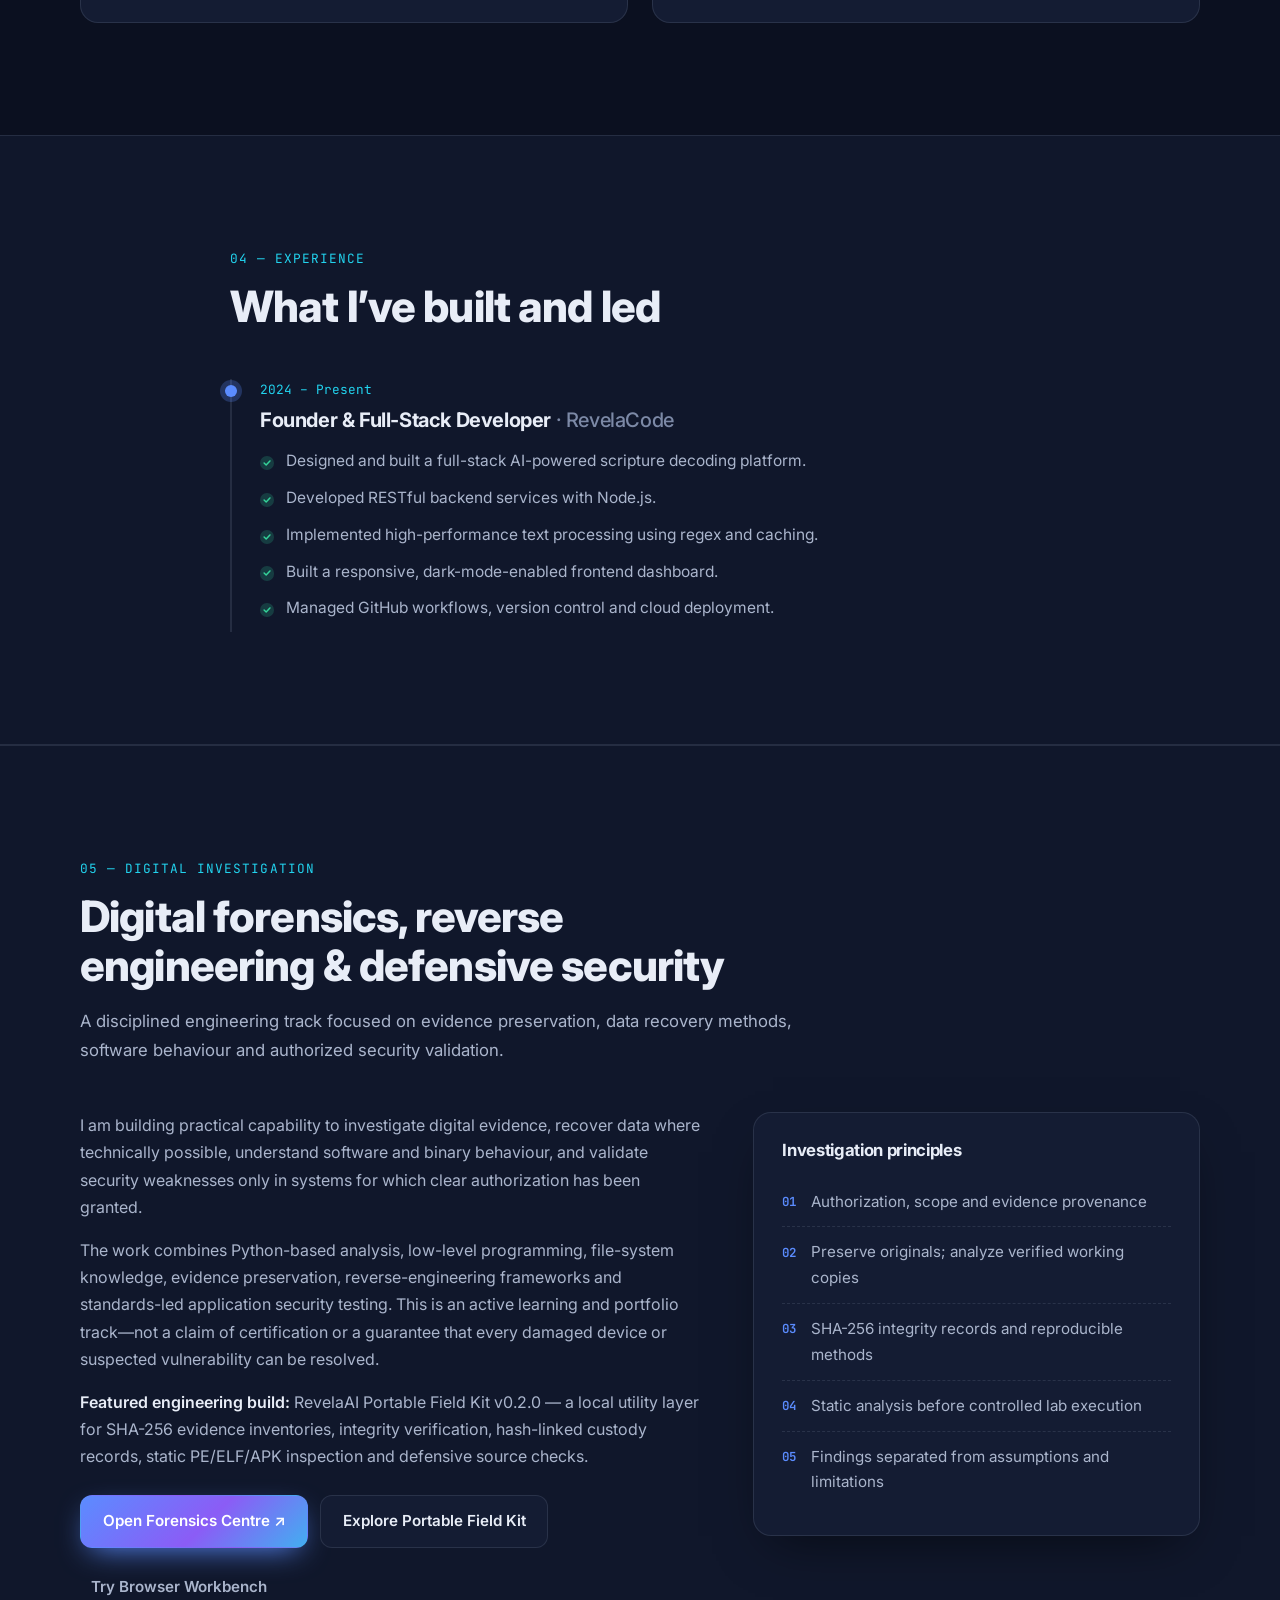
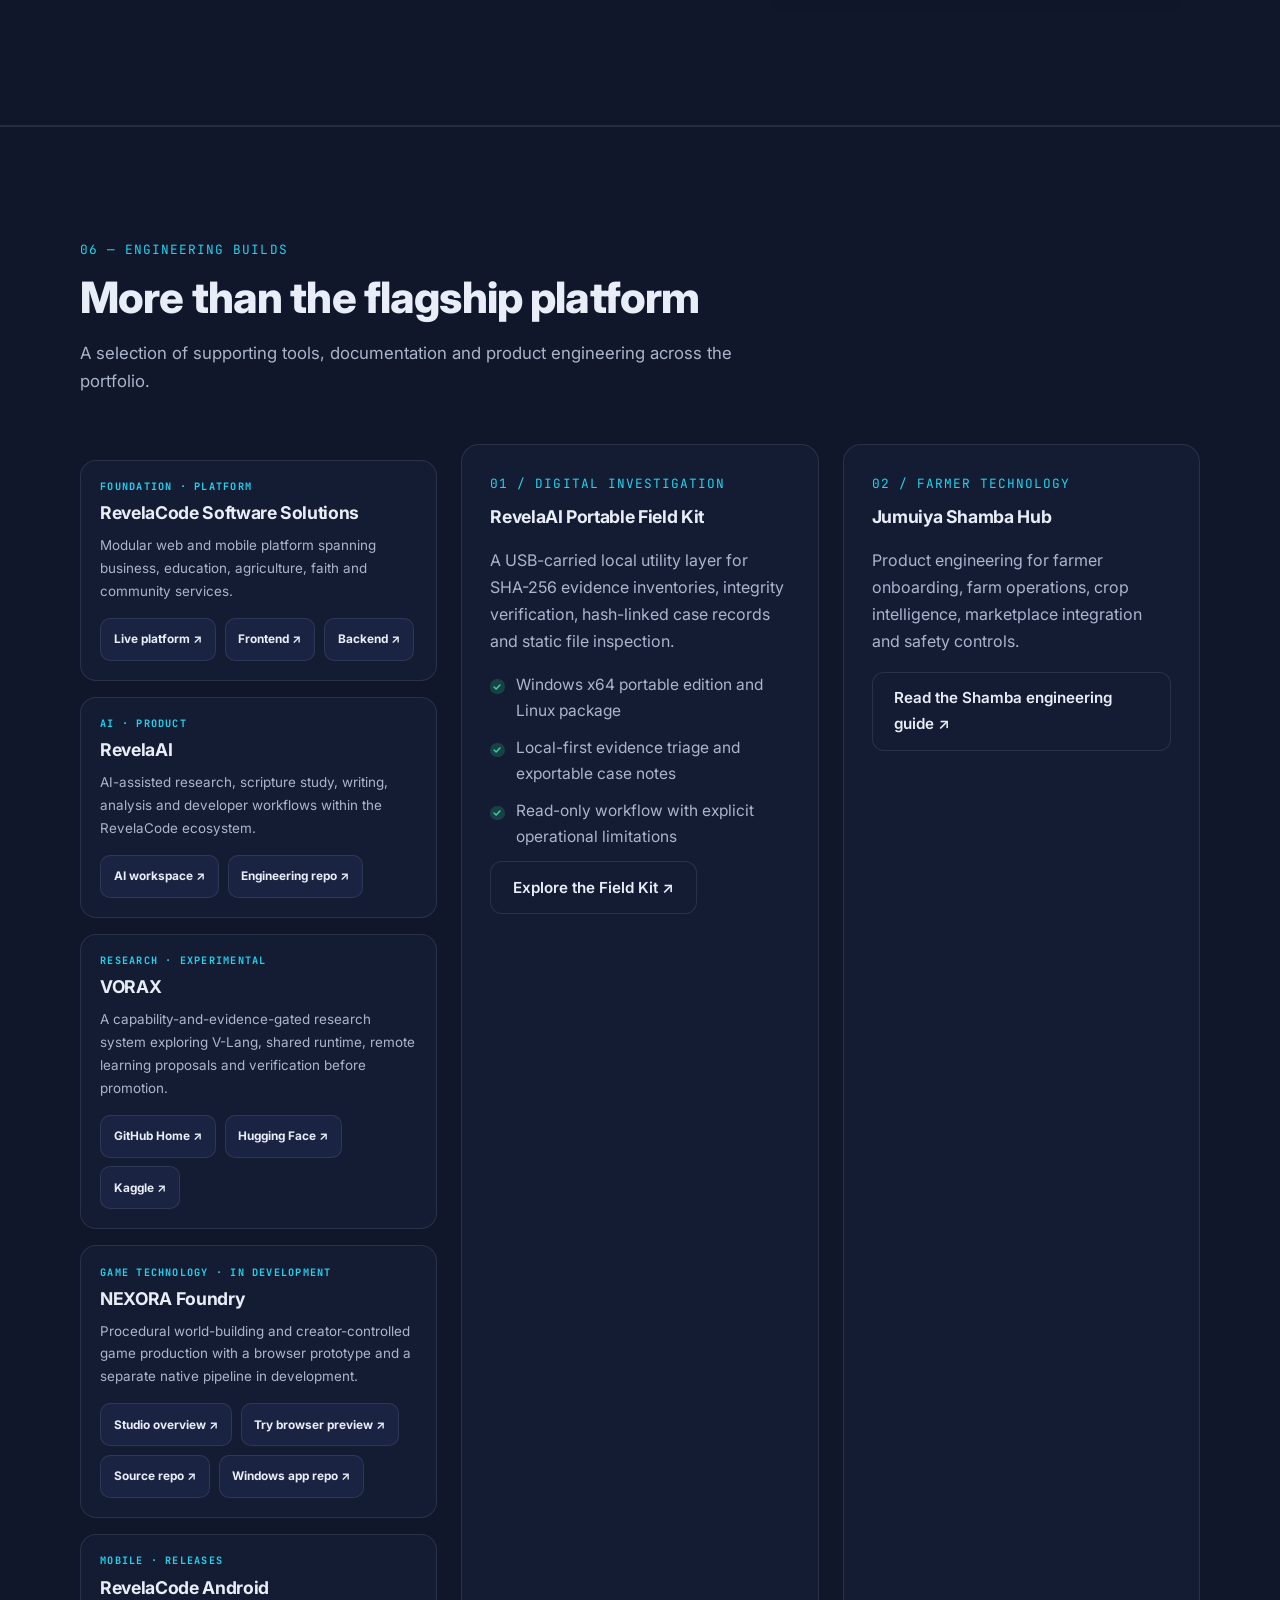
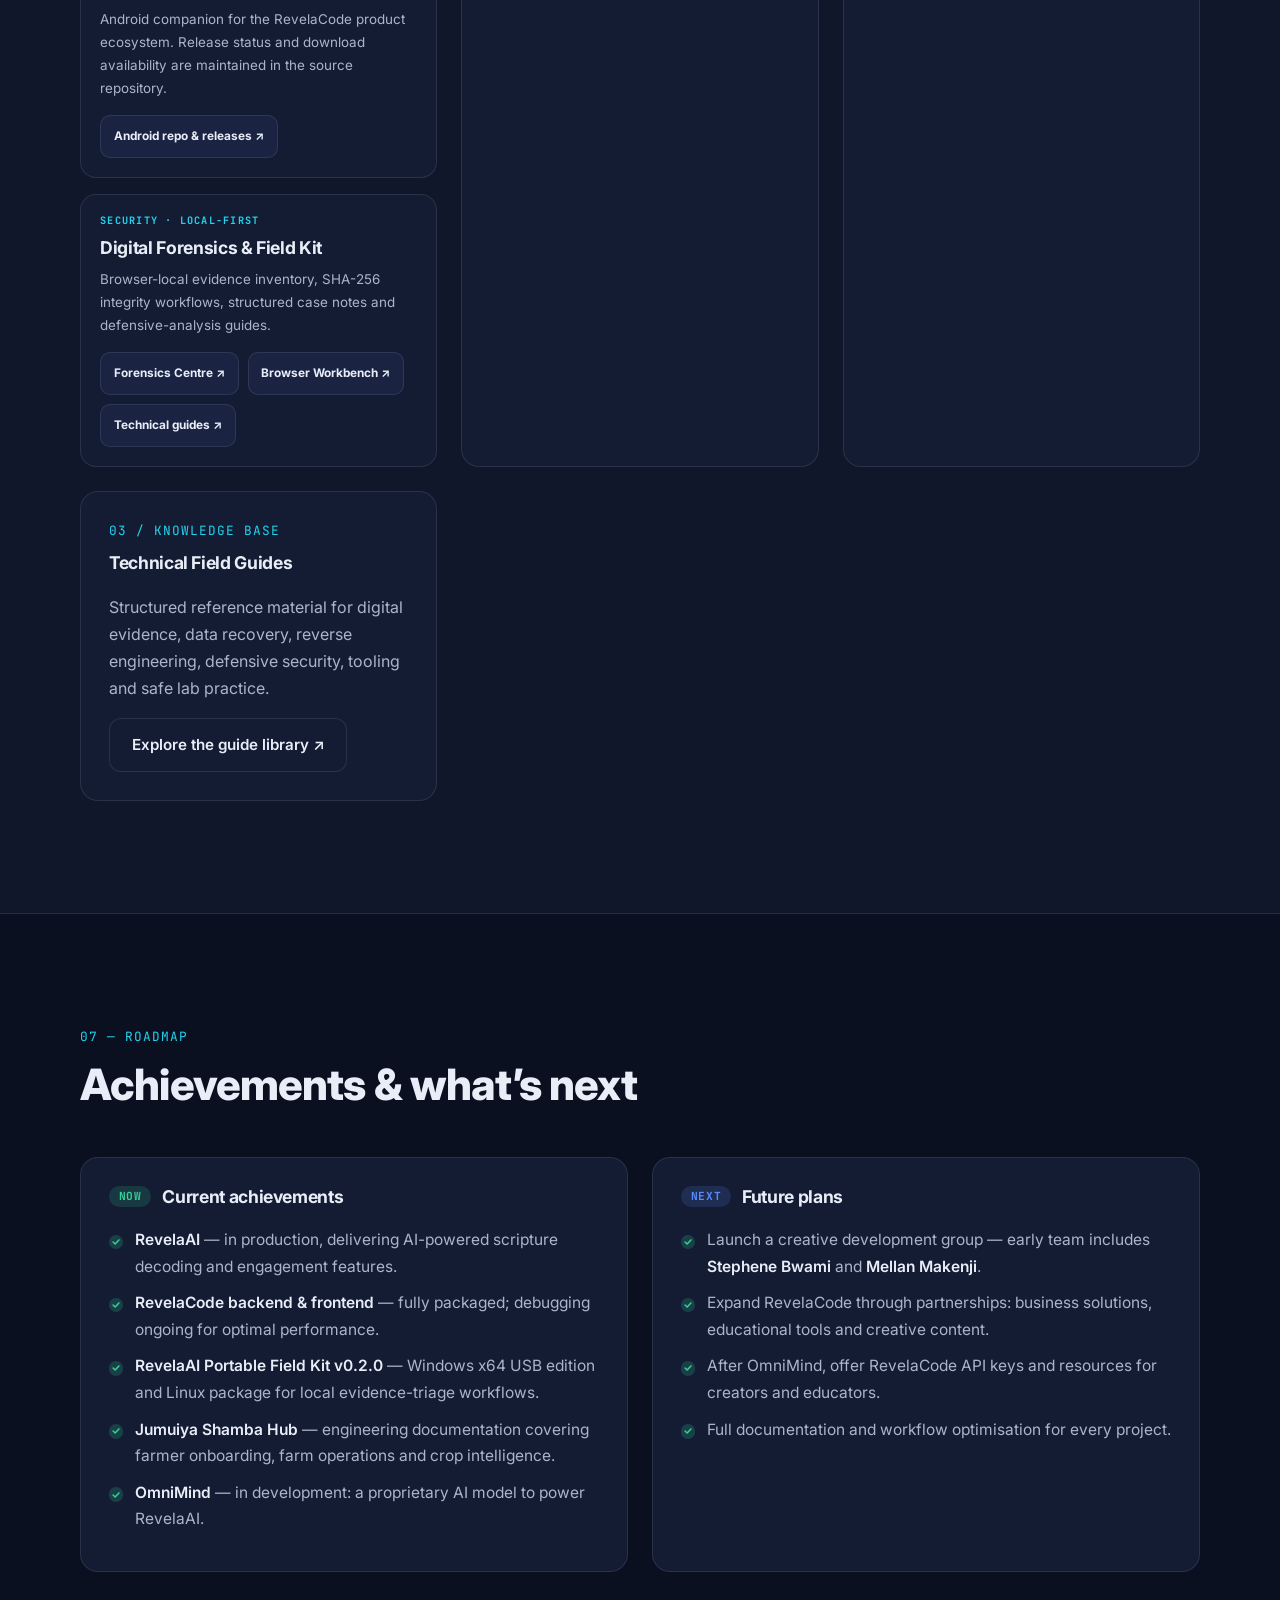
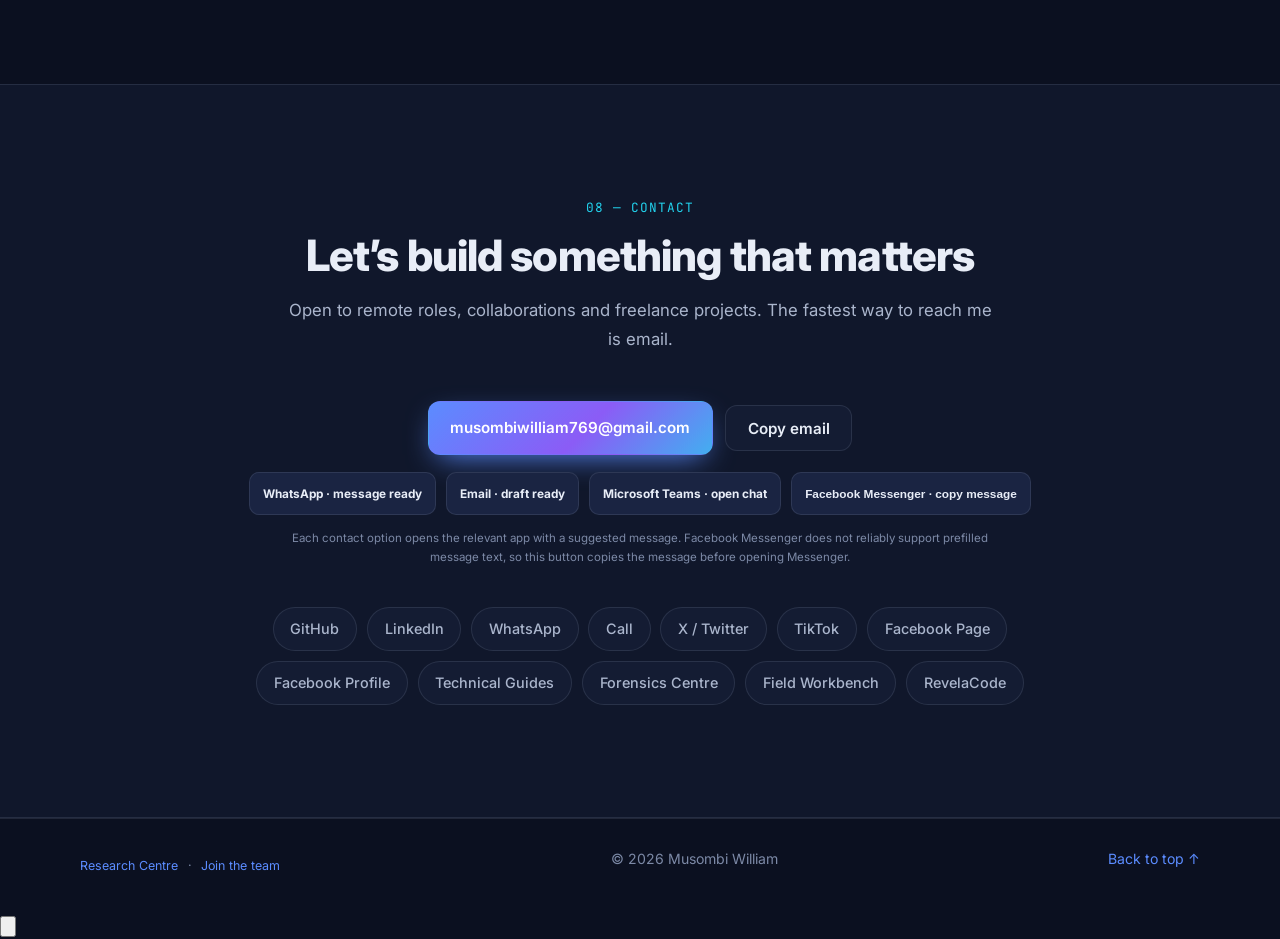
==== commit 303374c5: "Add portfolio navigation for research centre and team" ====
--- a/index.html
+++ b/index.html
@@ -38,7 +38,7 @@
   <nav id="navlinks" aria-label="Main navigation">
     <a href="#home">Home</a><a href="#about">About</a><a href="#skills">Skills</a>
     <a href="#experience">Experience</a><a href="#projects">Projects</a><a href="nexora.html">NEXORA Studio</a><a href="procedural-game-foundry.html">Game Foundry</a>
-    <a href="#forensics">Forensics</a><a href="#roadmap">Achievements</a><a href="#contact">Contact</a>
+    <a href="#forensics">Forensics</a><a href="#roadmap">Achievements</a><a href="research-centre.html">Research Centre</a><a href="team.html">Team</a><a href="#contact">Contact</a>
   </nav>
   <button class="icon-btn menu-btn" id="menuBtn" type="button" aria-label="Open navigation menu" aria-expanded="false" aria-controls="navlinks">
     <svg viewBox="0 0 24 24" width="20" height="20" fill="none" stroke="currentColor" stroke-width="2" stroke-linecap="round"><path d="M4 7h16M4 12h16M4 17h16"/></svg>
